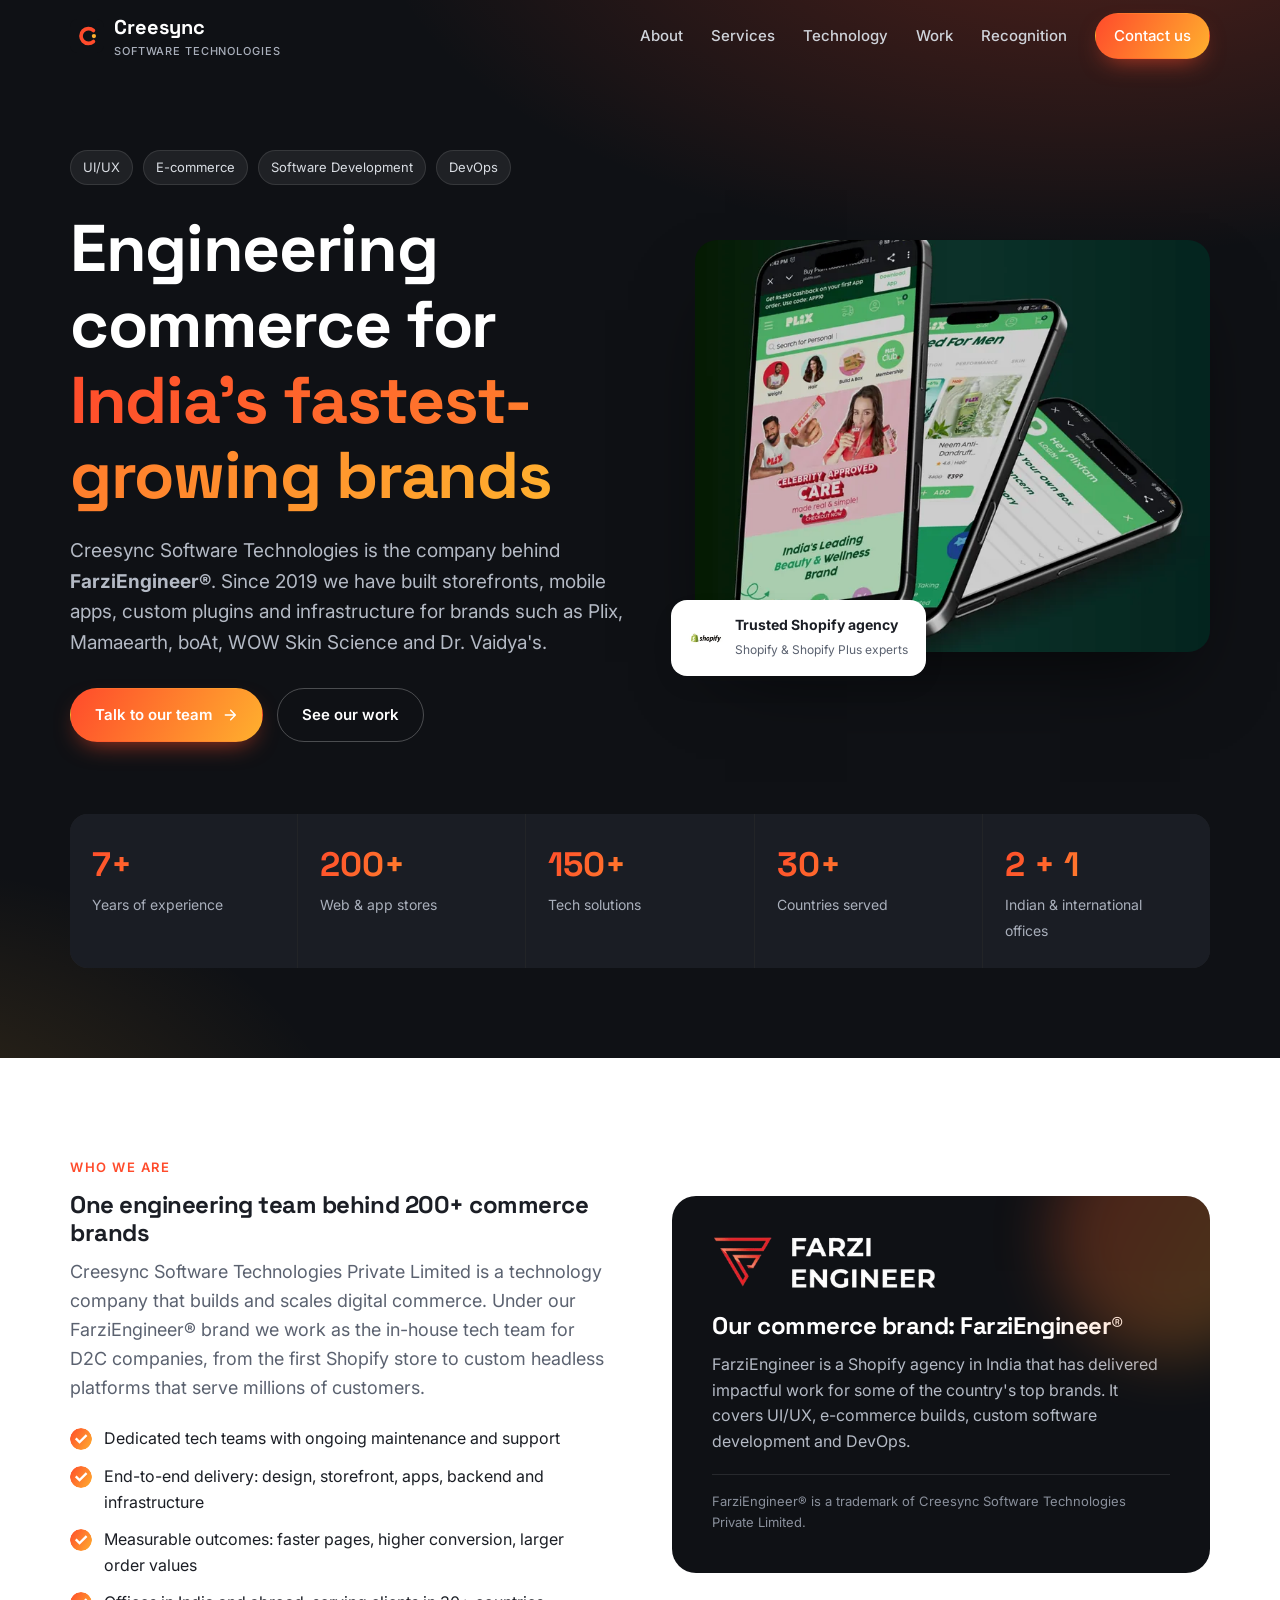
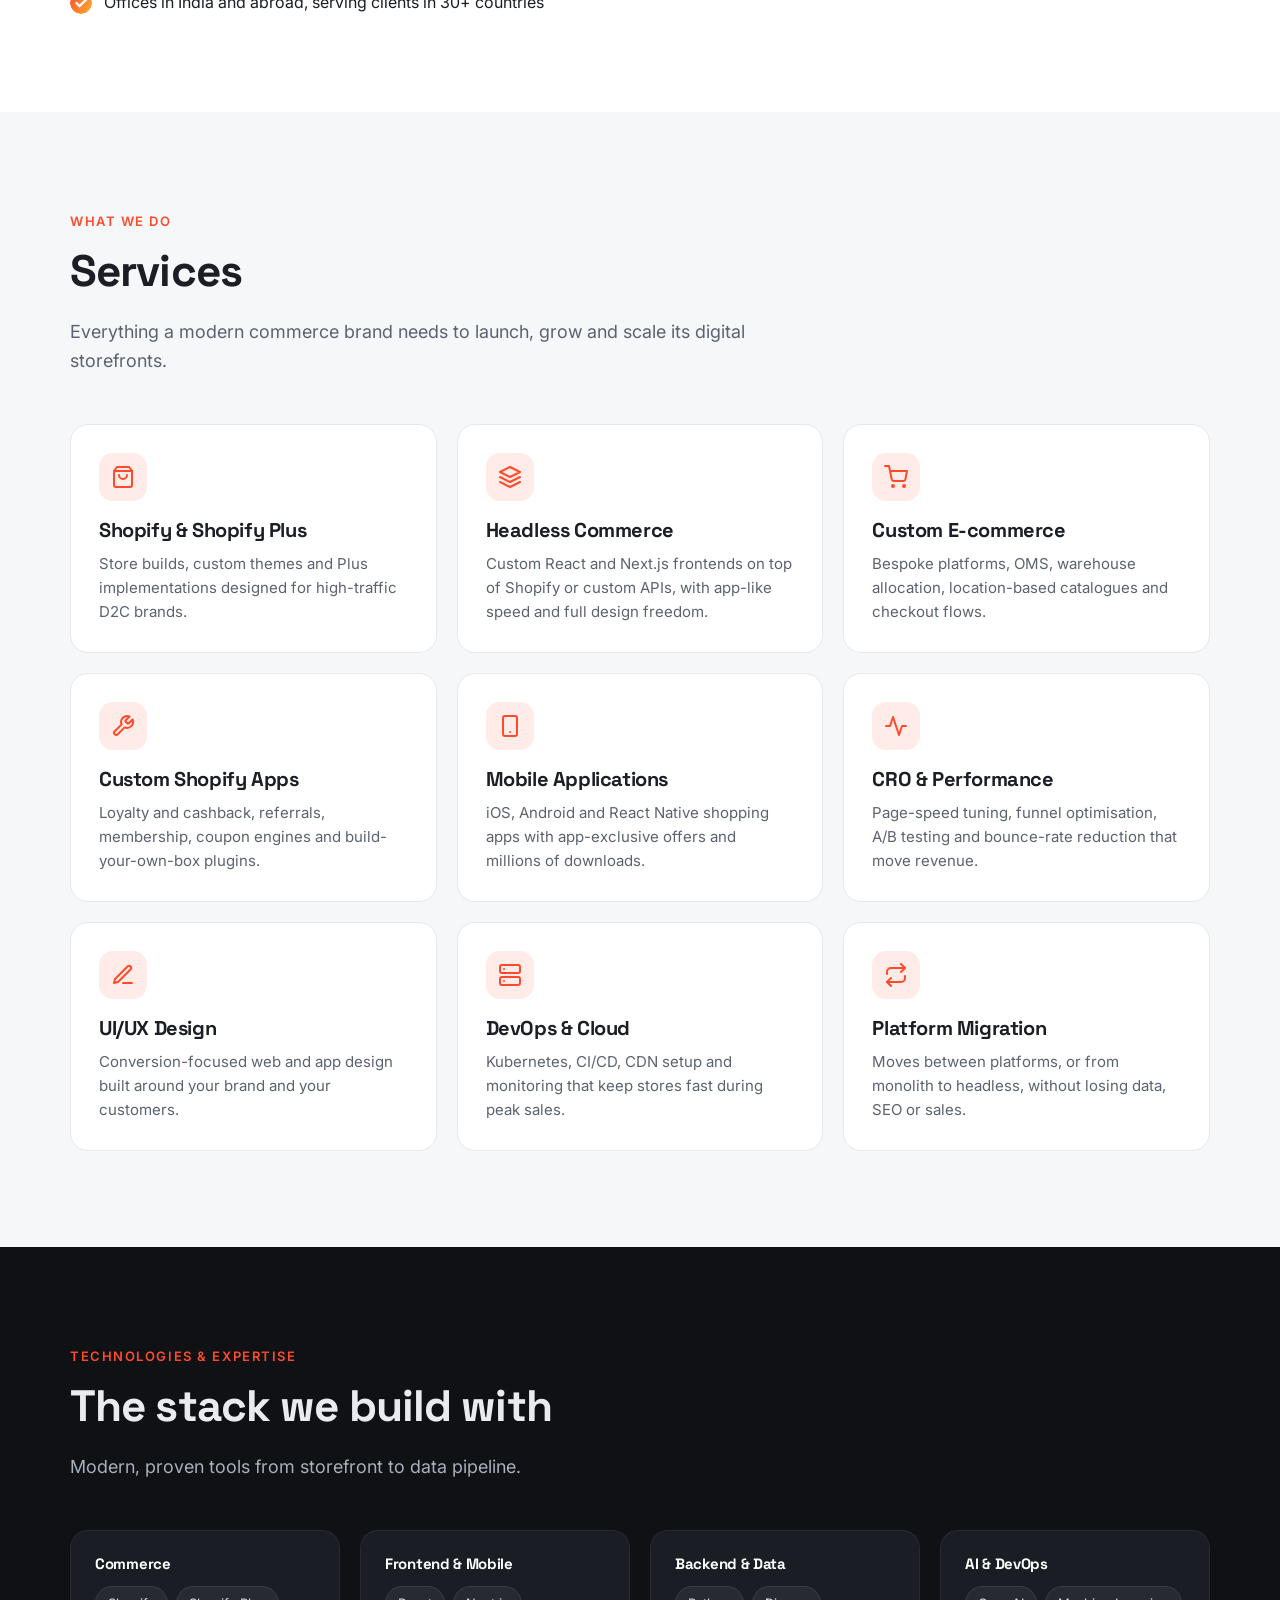
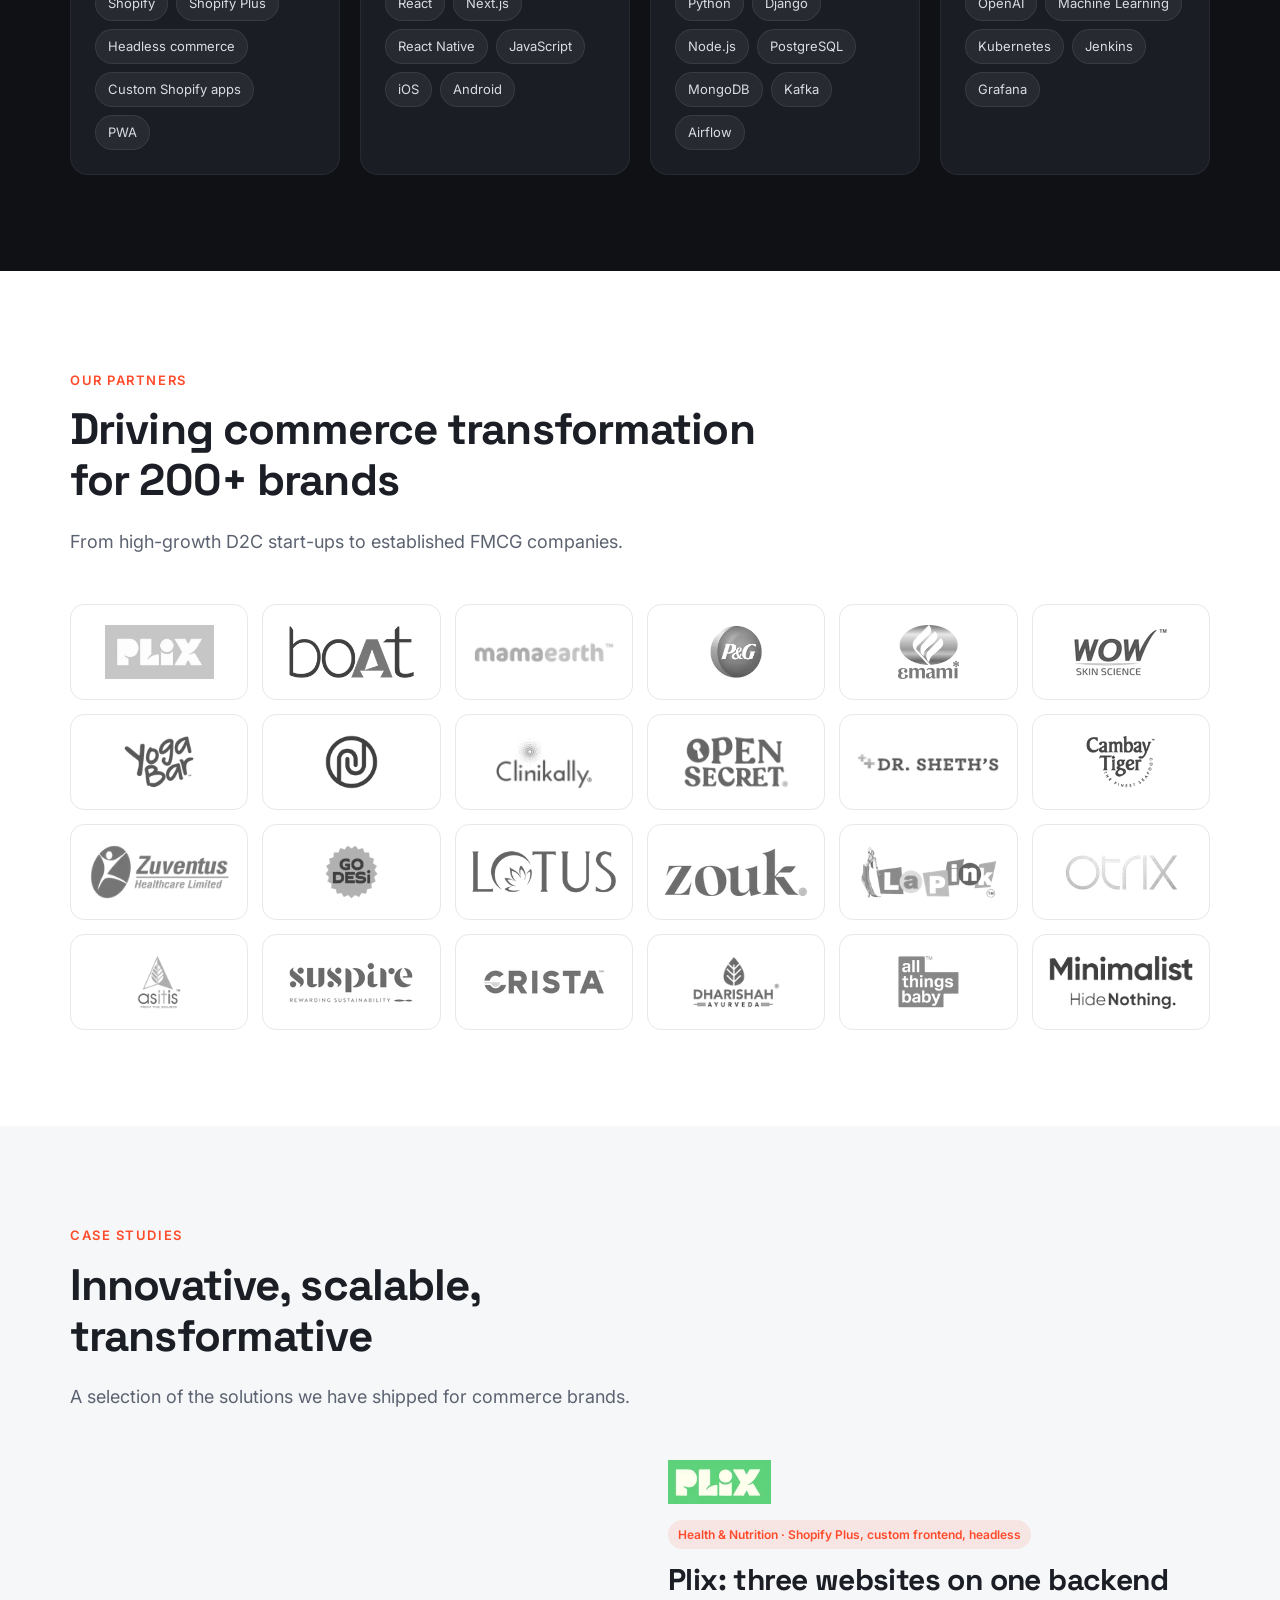
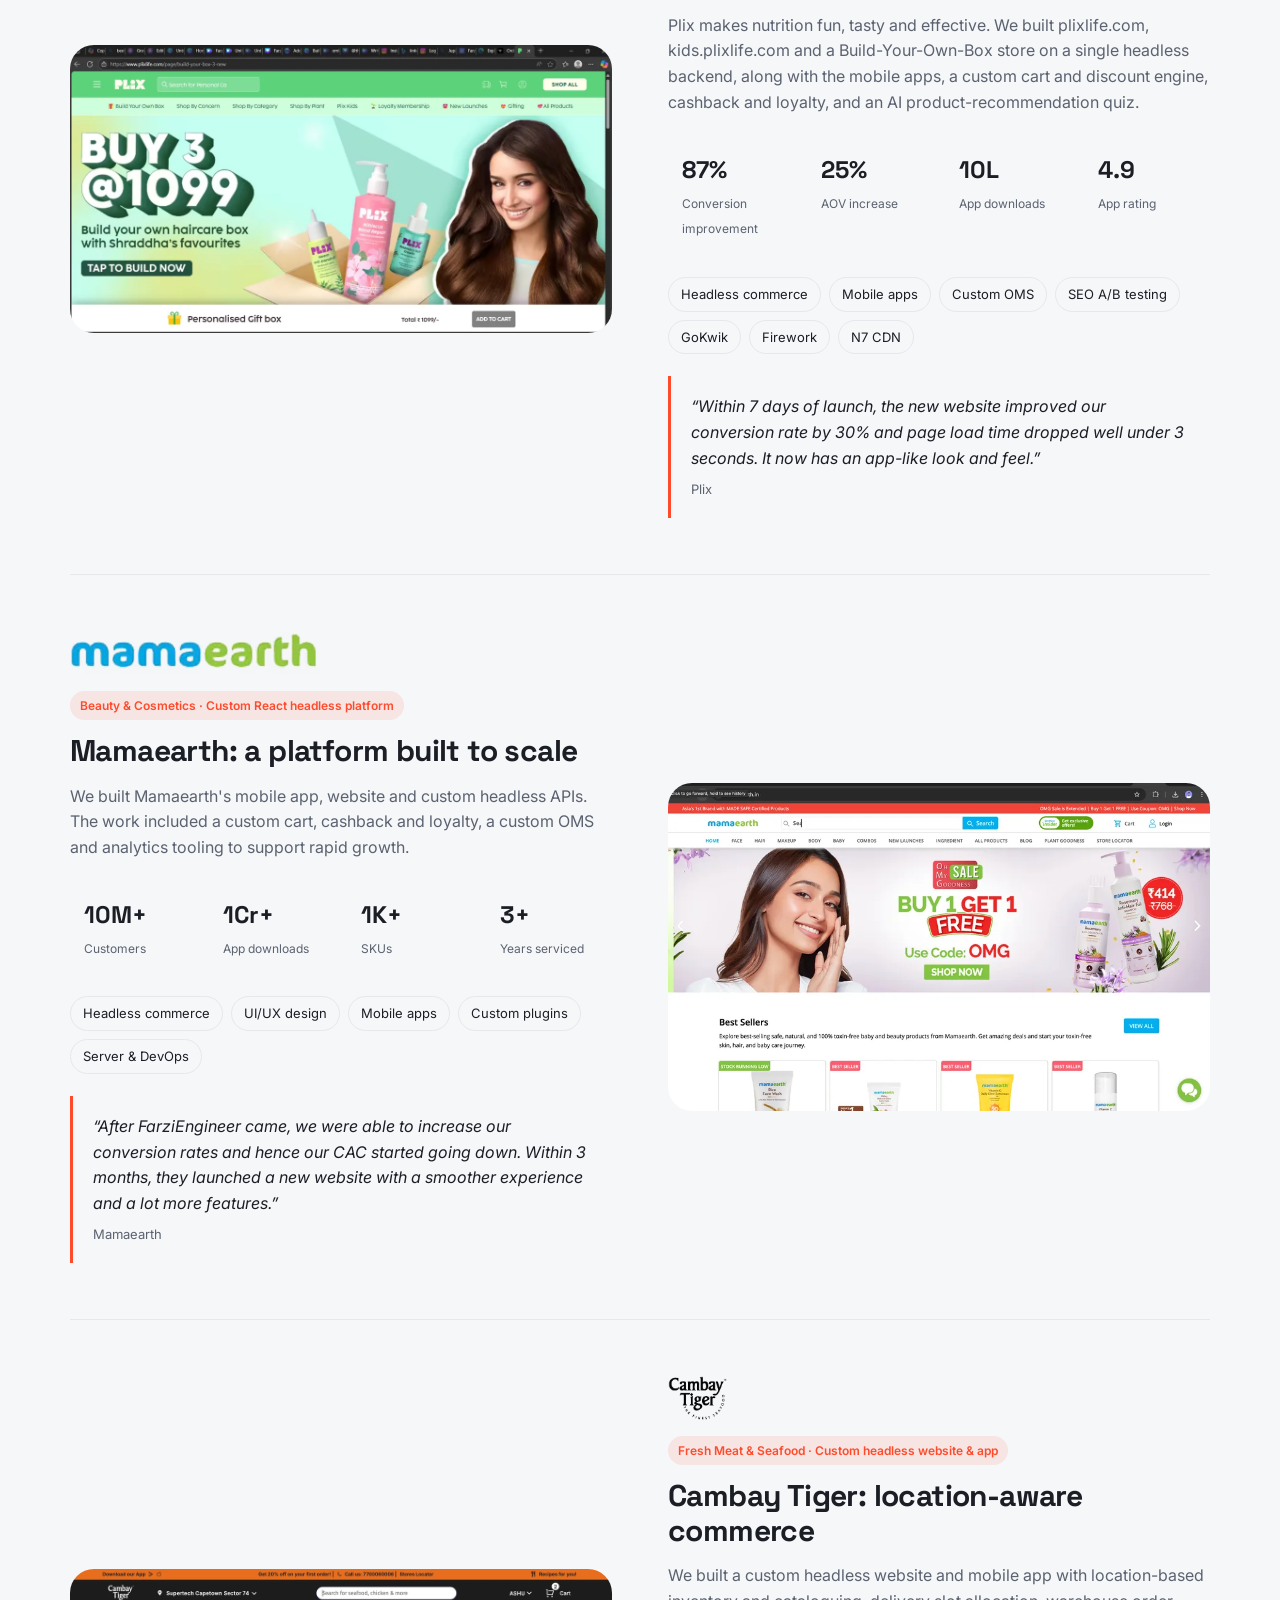
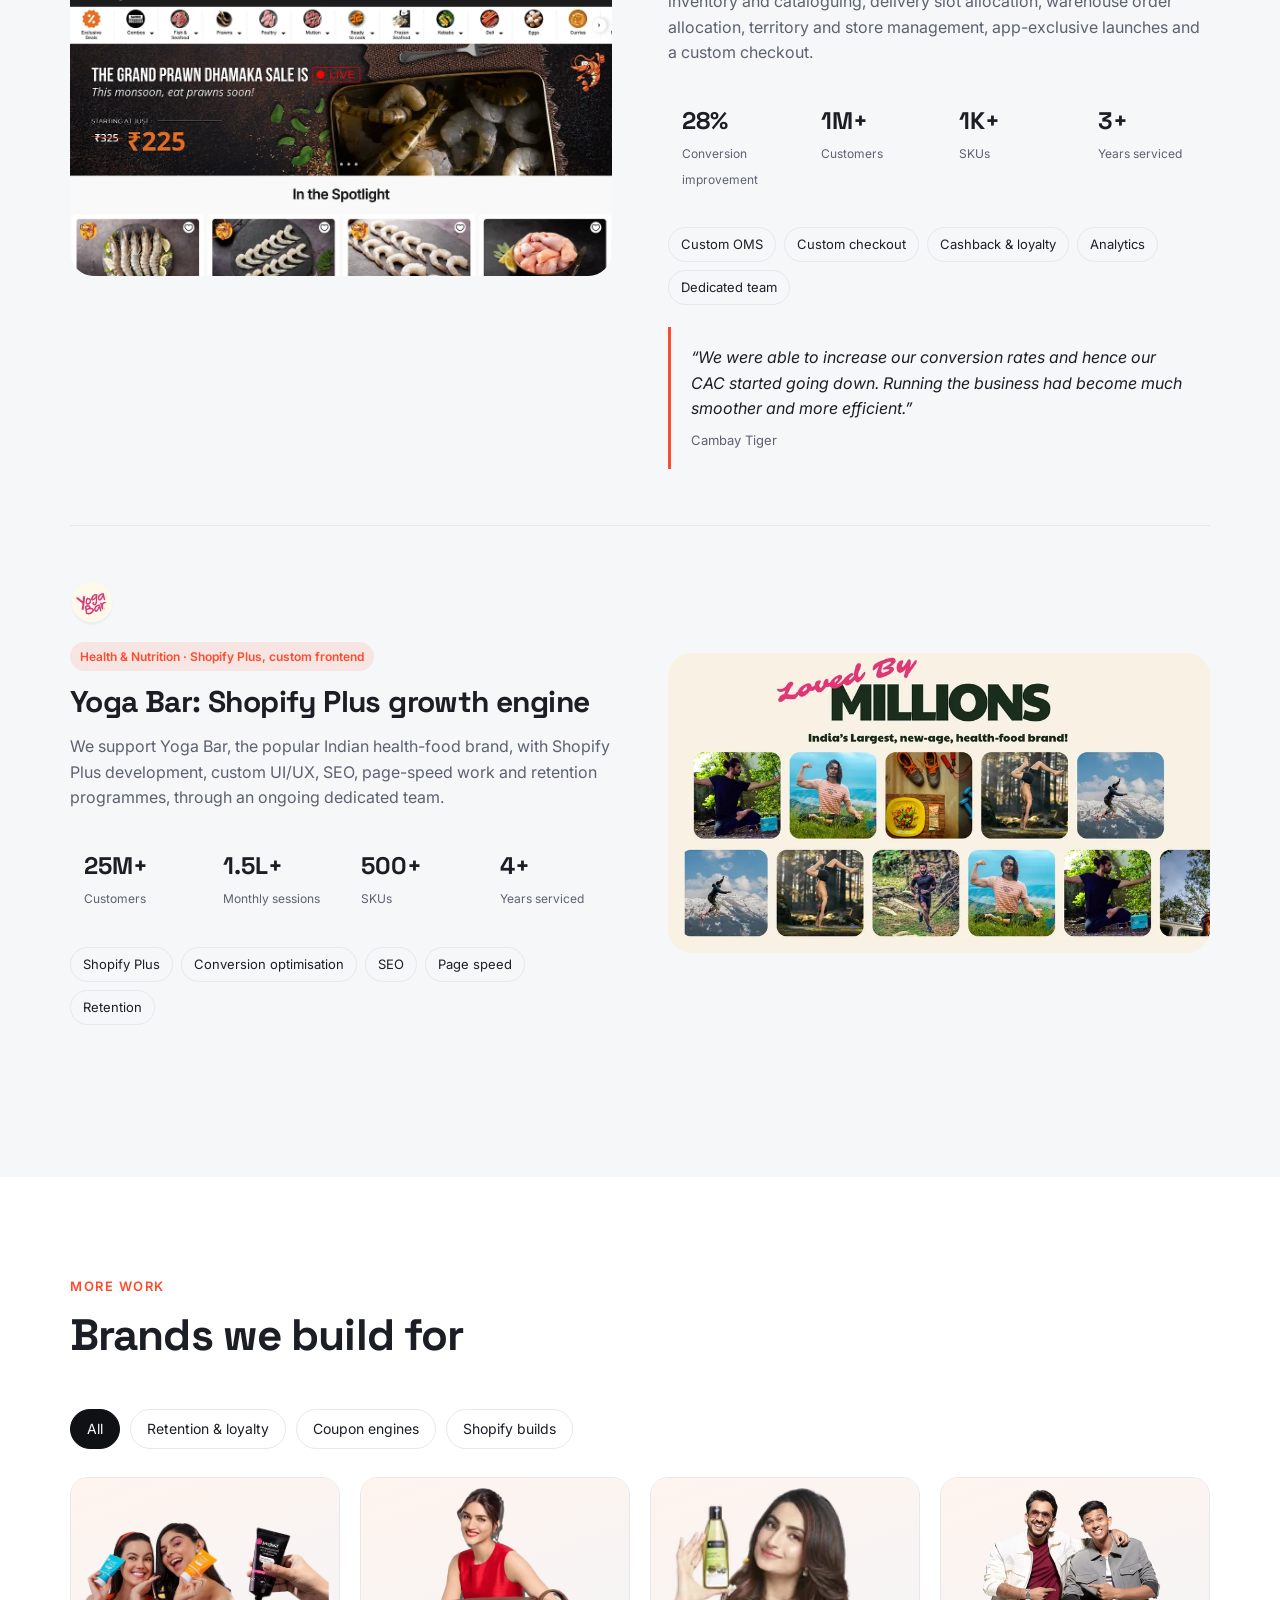
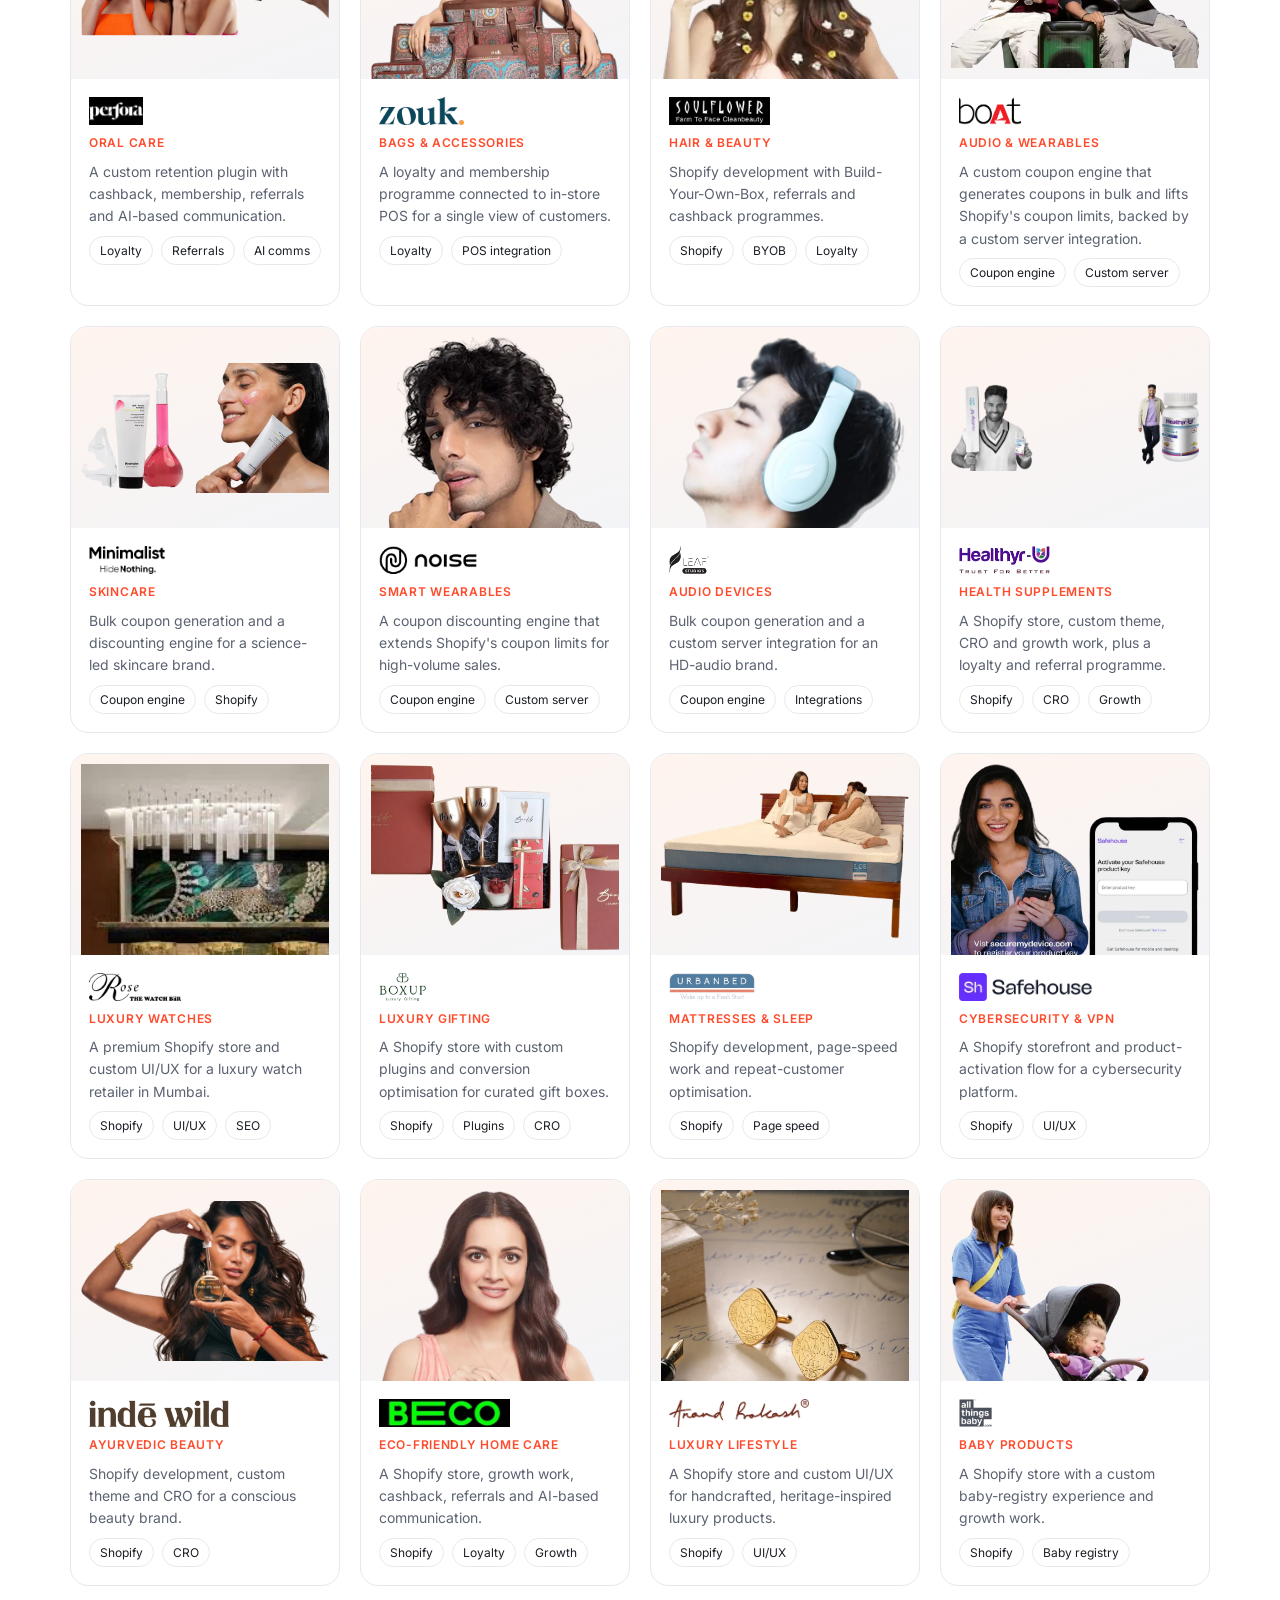
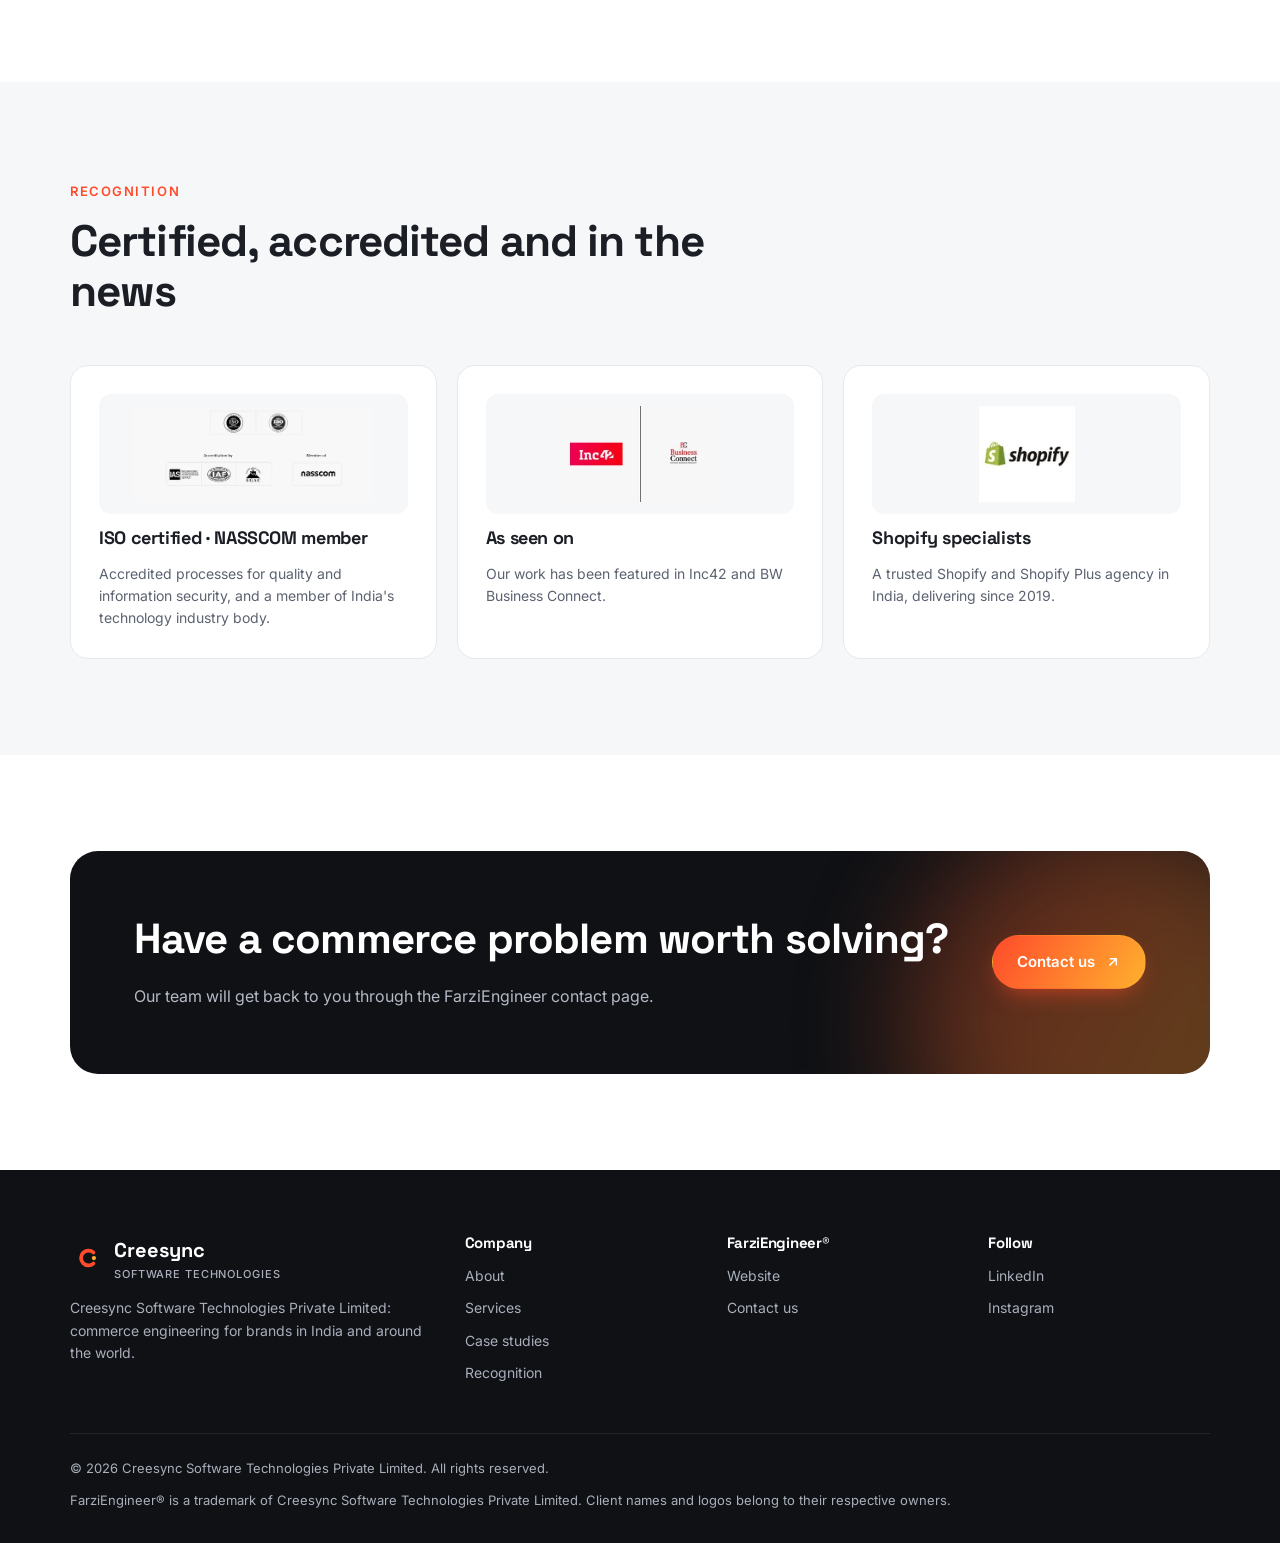
==== index.html @ f5badfa7 "Initial Creesync website Co-Authored-By: Claude Opus 5.5 <noreply@anthropic.com>" ====
<!DOCTYPE html>
<html lang="en">
<head>
  <meta charset="utf-8">
  <meta name="viewport" content="width=device-width, initial-scale=1">
  <title>Creesync Software Technologies | The company behind FarziEngineer®</title>
  <meta name="description" content="Creesync Software Technologies Private Limited builds commerce technology for India's leading D2C brands: Shopify Plus, headless commerce, mobile apps, CRO and DevOps. FarziEngineer® is a trademark of Creesync.">
  <meta property="og:title" content="Creesync Software Technologies">
  <meta property="og:description" content="Commerce engineering for 200+ brands, from Shopify Plus and headless storefronts to mobile apps, CRO and DevOps.">
  <meta property="og:image" content="assets/img/work/plix-screens.webp">
  <meta property="og:type" content="website">
  <link rel="icon" href="assets/img/favicon.svg" type="image/svg+xml">
  <link rel="preconnect" href="https://fonts.googleapis.com">
  <link rel="preconnect" href="https://fonts.gstatic.com" crossorigin>
  <link href="https://fonts.googleapis.com/css2?family=Inter:wght@400;500;600;700&family=Space+Grotesk:wght@500;600;700&display=swap" rel="stylesheet">
  <link rel="stylesheet" href="assets/css/style.css">
  <script type="application/ld+json">
  {
    "@context": "https://schema.org",
    "@type": "Organization",
    "name": "Creesync Software Technologies Private Limited",
    "brand": { "@type": "Brand", "name": "FarziEngineer" },
    "foundingDate": "2019",
    "url": "https://farziengineer.com/",
    "sameAs": ["https://www.linkedin.com/company/farziengineer", "https://www.instagram.com/lifeatfarziengineer/"]
  }
  </script>
</head>
<body>

<header class="site-header">
  <div class="container nav">
    <a href="#top" class="brand" aria-label="Creesync home">
      <img src="assets/img/favicon.svg" alt="" width="34" height="34">
      <span>Creesync<small>Software Technologies</small></span>
    </a>
    <button class="nav-toggle" aria-label="Toggle menu" aria-expanded="false">
      <svg viewBox="0 0 24 24" fill="none" stroke="currentColor" stroke-width="2" stroke-linecap="round"><path d="M4 7h16M4 12h16M4 17h16"/></svg>
    </button>
    <nav class="nav-links">
      <a href="#about">About</a>
      <a href="#services">Services</a>
      <a href="#technology">Technology</a>
      <a href="#work">Work</a>
      <a href="#credentials">Recognition</a>
      <a class="btn btn-primary" href="https://farziengineer.com/contact-us/" target="_blank" rel="noopener">Contact us</a>
    </nav>
  </div>
</header>

<main id="top">

  <!-- Hero -->
  <section class="hero">
    <div class="container">
      <div class="hero-grid">
        <div>
          <div class="hero-tags">
            <span>UI/UX</span><span>E-commerce</span><span>Software Development</span><span>DevOps</span>
          </div>
          <h1>Engineering commerce for <span class="grad">India's fastest-growing brands</span></h1>
          <p class="lead">Creesync Software Technologies is the company behind <strong>FarziEngineer®</strong>. Since 2019 we have built storefronts, mobile apps, custom plugins and infrastructure for brands such as Plix, Mamaearth, boAt, WOW Skin Science and Dr. Vaidya's.</p>
          <div class="hero-cta">
            <a class="btn btn-primary" href="https://farziengineer.com/contact-us/" target="_blank" rel="noopener">
              Talk to our team
              <svg viewBox="0 0 24 24" fill="none" stroke="currentColor" stroke-width="2.2" stroke-linecap="round" stroke-linejoin="round"><path d="M5 12h14M13 5l7 7-7 7"/></svg>
            </a>
            <a class="btn btn-ghost" href="#work">See our work</a>
          </div>
        </div>
        <div class="hero-visual reveal">
          <img src="assets/img/work/plix-app.webp" alt="Plix shopping app built by our team" width="1200" height="1200">
          <div class="hero-badge">
            <img src="assets/img/logos/shopify.webp" alt="Shopify">
            <div><strong>Trusted Shopify agency</strong><span>Shopify &amp; Shopify Plus experts</span></div>
          </div>
        </div>
      </div>

      <div class="stats reveal">
        <div class="stat"><b>7+</b><span>Years of experience</span></div>
        <div class="stat"><b>200+</b><span>Web &amp; app stores</span></div>
        <div class="stat"><b>150+</b><span>Tech solutions</span></div>
        <div class="stat"><b>30+</b><span>Countries served</span></div>
        <div class="stat"><b>2 + 1</b><span>Indian &amp; international offices</span></div>
      </div>
    </div>
  </section>

  <!-- About -->
  <section class="section" id="about">
    <div class="container about-grid">
      <div class="reveal">
        <span class="eyebrow">Who we are</span>
        <h2>One engineering team behind 200+ commerce brands</h2>
        <p class="lead">Creesync Software Technologies Private Limited is a technology company that builds and scales digital commerce. Under our FarziEngineer® brand we work as the in-house tech team for D2C companies, from the first Shopify store to custom headless platforms that serve millions of customers.</p>
        <ul class="checks">
          <li>Dedicated tech teams with ongoing maintenance and support</li>
          <li>End-to-end delivery: design, storefront, apps, backend and infrastructure</li>
          <li>Measurable outcomes: faster pages, higher conversion, larger order values</li>
          <li>Offices in India and abroad, serving clients in 30+ countries</li>
        </ul>
      </div>
      <div class="about-card reveal">
        <img class="fe" src="assets/img/logos/farziengineer.webp" alt="FarziEngineer">
        <h3 style="color:#fff;font-size:24px">Our commerce brand: FarziEngineer®</h3>
        <p>FarziEngineer is a Shopify agency in India that has delivered impactful work for some of the country's top brands. It covers UI/UX, e-commerce builds, custom software development and DevOps.</p>
        <p class="tm">FarziEngineer® is a trademark of Creesync Software Technologies Private Limited.</p>
      </div>
    </div>
  </section>

  <!-- Services -->
  <section class="section soft" id="services">
    <div class="container">
      <div class="section-head reveal">
        <span class="eyebrow">What we do</span>
        <h2>Services</h2>
        <p class="lead">Everything a modern commerce brand needs to launch, grow and scale its digital storefronts.</p>
      </div>
      <div class="services">
        <div class="service reveal">
          <div class="icon"><svg viewBox="0 0 24 24" fill="none" stroke="currentColor" stroke-width="2" stroke-linecap="round" stroke-linejoin="round"><path d="M6 2 3 6v14a2 2 0 0 0 2 2h14a2 2 0 0 0 2-2V6l-3-4z"/><path d="M3 6h18M16 10a4 4 0 0 1-8 0"/></svg></div>
          <h3>Shopify &amp; Shopify Plus</h3>
          <p>Store builds, custom themes and Plus implementations designed for high-traffic D2C brands.</p>
        </div>
        <div class="service reveal">
          <div class="icon"><svg viewBox="0 0 24 24" fill="none" stroke="currentColor" stroke-width="2" stroke-linecap="round" stroke-linejoin="round"><path d="M12 2 2 7l10 5 10-5-10-5z"/><path d="m2 17 10 5 10-5M2 12l10 5 10-5"/></svg></div>
          <h3>Headless Commerce</h3>
          <p>Custom React and Next.js frontends on top of Shopify or custom APIs, with app-like speed and full design freedom.</p>
        </div>
        <div class="service reveal">
          <div class="icon"><svg viewBox="0 0 24 24" fill="none" stroke="currentColor" stroke-width="2" stroke-linecap="round" stroke-linejoin="round"><circle cx="9" cy="21" r="1"/><circle cx="20" cy="21" r="1"/><path d="M1 1h4l2.7 13.4a2 2 0 0 0 2 1.6h9.7a2 2 0 0 0 2-1.6L23 6H6"/></svg></div>
          <h3>Custom E-commerce</h3>
          <p>Bespoke platforms, OMS, warehouse allocation, location-based catalogues and checkout flows.</p>
        </div>
        <div class="service reveal">
          <div class="icon"><svg viewBox="0 0 24 24" fill="none" stroke="currentColor" stroke-width="2" stroke-linecap="round" stroke-linejoin="round"><path d="M14.7 6.3a1 1 0 0 0 0 1.4l1.6 1.6a1 1 0 0 0 1.4 0l3.8-3.8a6 6 0 0 1-7.9 7.9l-6.9 6.9a2.1 2.1 0 0 1-3-3l6.9-6.9a6 6 0 0 1 7.9-7.9z"/></svg></div>
          <h3>Custom Shopify Apps</h3>
          <p>Loyalty and cashback, referrals, membership, coupon engines and build-your-own-box plugins.</p>
        </div>
        <div class="service reveal">
          <div class="icon"><svg viewBox="0 0 24 24" fill="none" stroke="currentColor" stroke-width="2" stroke-linecap="round" stroke-linejoin="round"><rect x="5" y="2" width="14" height="20" rx="2"/><path d="M12 18h.01"/></svg></div>
          <h3>Mobile Applications</h3>
          <p>iOS, Android and React Native shopping apps with app-exclusive offers and millions of downloads.</p>
        </div>
        <div class="service reveal">
          <div class="icon"><svg viewBox="0 0 24 24" fill="none" stroke="currentColor" stroke-width="2" stroke-linecap="round" stroke-linejoin="round"><path d="M22 12h-4l-3 9L9 3l-3 9H2"/></svg></div>
          <h3>CRO &amp; Performance</h3>
          <p>Page-speed tuning, funnel optimisation, A/B testing and bounce-rate reduction that move revenue.</p>
        </div>
        <div class="service reveal">
          <div class="icon"><svg viewBox="0 0 24 24" fill="none" stroke="currentColor" stroke-width="2" stroke-linecap="round" stroke-linejoin="round"><path d="M12 20h9M16.5 3.5a2.1 2.1 0 0 1 3 3L7 19l-4 1 1-4z"/></svg></div>
          <h3>UI/UX Design</h3>
          <p>Conversion-focused web and app design built around your brand and your customers.</p>
        </div>
        <div class="service reveal">
          <div class="icon"><svg viewBox="0 0 24 24" fill="none" stroke="currentColor" stroke-width="2" stroke-linecap="round" stroke-linejoin="round"><rect x="2" y="2" width="20" height="8" rx="2"/><rect x="2" y="14" width="20" height="8" rx="2"/><path d="M6 6h.01M6 18h.01"/></svg></div>
          <h3>DevOps &amp; Cloud</h3>
          <p>Kubernetes, CI/CD, CDN setup and monitoring that keep stores fast during peak sales.</p>
        </div>
        <div class="service reveal">
          <div class="icon"><svg viewBox="0 0 24 24" fill="none" stroke="currentColor" stroke-width="2" stroke-linecap="round" stroke-linejoin="round"><path d="M17 1l4 4-4 4"/><path d="M3 11V9a4 4 0 0 1 4-4h14M7 23l-4-4 4-4"/><path d="M21 13v2a4 4 0 0 1-4 4H3"/></svg></div>
          <h3>Platform Migration</h3>
          <p>Moves between platforms, or from monolith to headless, without losing data, SEO or sales.</p>
        </div>
      </div>
    </div>
  </section>

  <!-- Technology -->
  <section class="section dark" id="technology">
    <div class="container">
      <div class="section-head reveal">
        <span class="eyebrow">Technologies &amp; expertise</span>
        <h2>The stack we build with</h2>
        <p class="lead">Modern, proven tools from storefront to data pipeline.</p>
      </div>
      <div class="tech-groups">
        <div class="tech-group reveal">
          <h4>Commerce</h4>
          <div class="chips"><span class="chip">Shopify</span><span class="chip">Shopify Plus</span><span class="chip">Headless commerce</span><span class="chip">Custom Shopify apps</span><span class="chip">PWA</span></div>
        </div>
        <div class="tech-group reveal">
          <h4>Frontend &amp; Mobile</h4>
          <div class="chips"><span class="chip">React</span><span class="chip">Next.js</span><span class="chip">React Native</span><span class="chip">JavaScript</span><span class="chip">iOS</span><span class="chip">Android</span></div>
        </div>
        <div class="tech-group reveal">
          <h4>Backend &amp; Data</h4>
          <div class="chips"><span class="chip">Python</span><span class="chip">Django</span><span class="chip">Node.js</span><span class="chip">PostgreSQL</span><span class="chip">MongoDB</span><span class="chip">Kafka</span><span class="chip">Airflow</span></div>
        </div>
        <div class="tech-group reveal">
          <h4>AI &amp; DevOps</h4>
          <div class="chips"><span class="chip">OpenAI</span><span class="chip">Machine Learning</span><span class="chip">Kubernetes</span><span class="chip">Jenkins</span><span class="chip">Grafana</span></div>
        </div>
      </div>
    </div>
  </section>

  <!-- Clients -->
  <section class="section" id="clients">
    <div class="container">
      <div class="section-head reveal">
        <span class="eyebrow">Our partners</span>
        <h2>Driving commerce transformation for 200+ brands</h2>
        <p class="lead">From high-growth D2C start-ups to established FMCG companies.</p>
      </div>
      <div class="logo-wall reveal">
        <div><img src="assets/img/clients/c0.webp" alt="Plix" loading="lazy"></div>
        <div><img src="assets/img/clients/c10.webp" alt="boAt" loading="lazy"></div>
        <div><img src="assets/img/clients/c1.webp" alt="Mamaearth" loading="lazy"></div>
        <div><img src="assets/img/clients/c19.webp" alt="P&amp;G" loading="lazy"></div>
        <div><img src="assets/img/clients/c12.webp" alt="Emami" loading="lazy"></div>
        <div><img src="assets/img/clients/c18.webp" alt="WOW Skin Science" loading="lazy"></div>
        <div><img src="assets/img/clients/c11.webp" alt="Yoga Bar" loading="lazy"></div>
        <div><img src="assets/img/clients/c15.webp" alt="Noise" loading="lazy"></div>
        <div><img src="assets/img/clients/c14.webp" alt="Clinikally" loading="lazy"></div>
        <div><img src="assets/img/clients/c21.webp" alt="Open Secret" loading="lazy"></div>
        <div><img src="assets/img/clients/c26.webp" alt="Dr. Sheth's" loading="lazy"></div>
        <div><img src="assets/img/clients/c4.webp" alt="Cambay Tiger" loading="lazy"></div>
        <div><img src="assets/img/clients/c25.webp" alt="Zuventus Healthcare" loading="lazy"></div>
        <div><img src="assets/img/clients/c2.webp" alt="Go Desi" loading="lazy"></div>
        <div><img src="assets/img/clients/c8.webp" alt="Lotus" loading="lazy"></div>
        <div><img src="assets/img/clients/c9.webp" alt="Zouk" loading="lazy"></div>
        <div><img src="assets/img/clients/c22.webp" alt="La Pink" loading="lazy"></div>
        <div><img src="assets/img/clients/c23.webp" alt="Otrix" loading="lazy"></div>
        <div><img src="assets/img/clients/c24.webp" alt="As-It-Is Nutrition" loading="lazy"></div>
        <div><img src="assets/img/clients/c3.webp" alt="Suspire" loading="lazy"></div>
        <div><img src="assets/img/clients/c6.webp" alt="Crista" loading="lazy"></div>
        <div><img src="assets/img/clients/c7.webp" alt="Dharishah Ayurveda" loading="lazy"></div>
        <div><img src="assets/img/clients/c5.webp" alt="All Things Baby" loading="lazy"></div>
        <div><img src="assets/img/logos/minimalist.webp" alt="Minimalist" loading="lazy"></div>
      </div>
    </div>
  </section>

  <!-- Featured case studies -->
  <section class="section soft" id="work">
    <div class="container">
      <div class="section-head reveal">
        <span class="eyebrow">Case studies</span>
        <h2>Innovative, scalable, transformative</h2>
        <p class="lead">A selection of the solutions we have shipped for commerce brands.</p>
      </div>

      <article class="case reveal">
        <div class="case-media"><img src="assets/img/work/plix-web.webp" alt="Plix build-your-own-box storefront" loading="lazy"></div>
        <div>
          <img class="case-logo" src="assets/img/logos/plix.webp" alt="Plix">
          <span class="tag">Health &amp; Nutrition · Shopify Plus, custom frontend, headless</span>
          <h3>Plix: three websites on one backend</h3>
          <p>Plix makes nutrition fun, tasty and effective. We built plixlife.com, kids.plixlife.com and a Build-Your-Own-Box store on a single headless backend, along with the mobile apps, a custom cart and discount engine, cashback and loyalty, and an AI product-recommendation quiz.</p>
          <div class="metrics">
            <div class="metric"><b>87%</b><span>Conversion improvement</span></div>
            <div class="metric"><b>25%</b><span>AOV increase</span></div>
            <div class="metric"><b>10L</b><span>App downloads</span></div>
            <div class="metric"><b>4.9</b><span>App rating</span></div>
          </div>
          <div class="deliverables"><span>Headless commerce</span><span>Mobile apps</span><span>Custom OMS</span><span>SEO A/B testing</span><span>GoKwik</span><span>Firework</span><span>N7 CDN</span></div>
          <blockquote class="quote">“Within 7 days of launch, the new website improved our conversion rate by 30% and page load time dropped well under 3 seconds. It now has an app-like look and feel.”<cite>Plix</cite></blockquote>
        </div>
      </article>

      <article class="case flip reveal">
        <div class="case-media"><img src="assets/img/work/mamaearth-web.webp" alt="Mamaearth storefront" loading="lazy"></div>
        <div>
          <img class="case-logo" src="assets/img/logos/mamaearth.webp" alt="Mamaearth">
          <span class="tag">Beauty &amp; Cosmetics · Custom React headless platform</span>
          <h3>Mamaearth: a platform built to scale</h3>
          <p>We built Mamaearth's mobile app, website and custom headless APIs. The work included a custom cart, cashback and loyalty, a custom OMS and analytics tooling to support rapid growth.</p>
          <div class="metrics">
            <div class="metric"><b>10M+</b><span>Customers</span></div>
            <div class="metric"><b>1Cr+</b><span>App downloads</span></div>
            <div class="metric"><b>1K+</b><span>SKUs</span></div>
            <div class="metric"><b>3+</b><span>Years serviced</span></div>
          </div>
          <div class="deliverables"><span>Headless commerce</span><span>UI/UX design</span><span>Mobile apps</span><span>Custom plugins</span><span>Server &amp; DevOps</span></div>
          <blockquote class="quote">“After FarziEngineer came, we were able to increase our conversion rates and hence our CAC started going down. Within 3 months, they launched a new website with a smoother experience and a lot more features.”<cite>Mamaearth</cite></blockquote>
        </div>
      </article>

      <article class="case reveal">
        <div class="case-media"><img src="assets/img/work/cambay-web.webp" alt="Cambay Tiger storefront" loading="lazy"></div>
        <div>
          <img class="case-logo" src="assets/img/logos/cambaytiger.webp" alt="Cambay Tiger">
          <span class="tag">Fresh Meat &amp; Seafood · Custom headless website &amp; app</span>
          <h3>Cambay Tiger: location-aware commerce</h3>
          <p>We built a custom headless website and mobile app with location-based inventory and cataloguing, delivery slot allocation, warehouse order allocation, territory and store management, app-exclusive launches and a custom checkout.</p>
          <div class="metrics">
            <div class="metric"><b>28%</b><span>Conversion improvement</span></div>
            <div class="metric"><b>1M+</b><span>Customers</span></div>
            <div class="metric"><b>1K+</b><span>SKUs</span></div>
            <div class="metric"><b>3+</b><span>Years serviced</span></div>
          </div>
          <div class="deliverables"><span>Custom OMS</span><span>Custom checkout</span><span>Cashback &amp; loyalty</span><span>Analytics</span><span>Dedicated team</span></div>
          <blockquote class="quote">“We were able to increase our conversion rates and hence our CAC started going down. Running the business had become much smoother and more efficient.”<cite>Cambay Tiger</cite></blockquote>
        </div>
      </article>

      <article class="case flip reveal">
        <div class="case-media"><img src="assets/img/work/yogabar-web.webp" alt="Yoga Bar storefront" loading="lazy"></div>
        <div>
          <img class="case-logo" src="assets/img/logos/yogabar.webp" alt="Yoga Bar">
          <span class="tag">Health &amp; Nutrition · Shopify Plus, custom frontend</span>
          <h3>Yoga Bar: Shopify Plus growth engine</h3>
          <p>We support Yoga Bar, the popular Indian health-food brand, with Shopify Plus development, custom UI/UX, SEO, page-speed work and retention programmes, through an ongoing dedicated team.</p>
          <div class="metrics">
            <div class="metric"><b>25M+</b><span>Customers</span></div>
            <div class="metric"><b>1.5L+</b><span>Monthly sessions</span></div>
            <div class="metric"><b>500+</b><span>SKUs</span></div>
            <div class="metric"><b>4+</b><span>Years serviced</span></div>
          </div>
          <div class="deliverables"><span>Shopify Plus</span><span>Conversion optimisation</span><span>SEO</span><span>Page speed</span><span>Retention</span></div>
        </div>
      </article>
    </div>
  </section>

  <!-- More work -->
  <section class="section" id="more-work">
    <div class="container">
      <div class="section-head reveal">
        <span class="eyebrow">More work</span>
        <h2>Brands we build for</h2>
      </div>
      <div class="work-filters reveal" role="toolbar" aria-label="Filter work">
        <button class="active" data-filter="all">All</button>
        <button data-filter="retention">Retention &amp; loyalty</button>
        <button data-filter="coupons">Coupon engines</button>
        <button data-filter="shopify">Shopify builds</button>
      </div>
      <div class="work-grid">
        <div class="work-card reveal" data-type="retention">
          <div class="thumb"><img src="assets/img/work/perfora.webp" alt="" loading="lazy"></div>
          <div class="body"><img class="logo" src="assets/img/logos/perfora.webp" alt="Perfora"><span class="cat">Oral care</span>
            <p>A custom retention plugin with cashback, membership, referrals and AI-based communication.</p>
            <div class="deliverables"><span>Loyalty</span><span>Referrals</span><span>AI comms</span></div></div>
        </div>
        <div class="work-card reveal" data-type="retention">
          <div class="thumb"><img src="assets/img/work/zouk.webp" alt="" loading="lazy"></div>
          <div class="body"><img class="logo" src="assets/img/logos/zouk.webp" alt="Zouk"><span class="cat">Bags &amp; accessories</span>
            <p>A loyalty and membership programme connected to in-store POS for a single view of customers.</p>
            <div class="deliverables"><span>Loyalty</span><span>POS integration</span></div></div>
        </div>
        <div class="work-card reveal" data-type="retention shopify">
          <div class="thumb"><img src="assets/img/work/soulflower.webp" alt="" loading="lazy"></div>
          <div class="body"><img class="logo" src="assets/img/logos/soulflower.webp" alt="Soulflower"><span class="cat">Hair &amp; beauty</span>
            <p>Shopify development with Build-Your-Own-Box, referrals and cashback programmes.</p>
            <div class="deliverables"><span>Shopify</span><span>BYOB</span><span>Loyalty</span></div></div>
        </div>
        <div class="work-card reveal" data-type="coupons">
          <div class="thumb"><img src="assets/img/work/boat.webp" alt="" loading="lazy"></div>
          <div class="body"><img class="logo" src="assets/img/logos/boat.webp" alt="boAt"><span class="cat">Audio &amp; wearables</span>
            <p>A custom coupon engine that generates coupons in bulk and lifts Shopify's coupon limits, backed by a custom server integration.</p>
            <div class="deliverables"><span>Coupon engine</span><span>Custom server</span></div></div>
        </div>
        <div class="work-card reveal" data-type="coupons">
          <div class="thumb"><img src="assets/img/work/minimalist.webp" alt="" loading="lazy"></div>
          <div class="body"><img class="logo" src="assets/img/logos/minimalist.webp" alt="Minimalist"><span class="cat">Skincare</span>
            <p>Bulk coupon generation and a discounting engine for a science-led skincare brand.</p>
            <div class="deliverables"><span>Coupon engine</span><span>Shopify</span></div></div>
        </div>
        <div class="work-card reveal" data-type="coupons">
          <div class="thumb"><img src="assets/img/work/noise.webp" alt="" loading="lazy"></div>
          <div class="body"><img class="logo" src="assets/img/logos/noise.webp" alt="Noise"><span class="cat">Smart wearables</span>
            <p>A coupon discounting engine that extends Shopify's coupon limits for high-volume sales.</p>
            <div class="deliverables"><span>Coupon engine</span><span>Custom server</span></div></div>
        </div>
        <div class="work-card reveal" data-type="coupons">
          <div class="thumb"><img src="assets/img/work/leafstudios.webp" alt="" loading="lazy"></div>
          <div class="body"><img class="logo" src="assets/img/logos/leafstudios.webp" alt="Leaf Studios"><span class="cat">Audio devices</span>
            <p>Bulk coupon generation and a custom server integration for an HD-audio brand.</p>
            <div class="deliverables"><span>Coupon engine</span><span>Integrations</span></div></div>
        </div>
        <div class="work-card reveal" data-type="shopify retention">
          <div class="thumb"><img src="assets/img/work/healthyru.webp" alt="" loading="lazy"></div>
          <div class="body"><img class="logo" src="assets/img/logos/healthyru.webp" alt="Healthyr-U"><span class="cat">Health supplements</span>
            <p>A Shopify store, custom theme, CRO and growth work, plus a loyalty and referral programme.</p>
            <div class="deliverables"><span>Shopify</span><span>CRO</span><span>Growth</span></div></div>
        </div>
        <div class="work-card reveal" data-type="shopify">
          <div class="thumb"><img src="assets/img/work/rose.webp" alt="" loading="lazy"></div>
          <div class="body"><img class="logo" src="assets/img/logos/rose.webp" alt="Rose: The Watch Bar"><span class="cat">Luxury watches</span>
            <p>A premium Shopify store and custom UI/UX for a luxury watch retailer in Mumbai.</p>
            <div class="deliverables"><span>Shopify</span><span>UI/UX</span><span>SEO</span></div></div>
        </div>
        <div class="work-card reveal" data-type="shopify">
          <div class="thumb"><img src="assets/img/work/boxup.webp" alt="" loading="lazy"></div>
          <div class="body"><img class="logo" src="assets/img/logos/boxup.webp" alt="Boxup"><span class="cat">Luxury gifting</span>
            <p>A Shopify store with custom plugins and conversion optimisation for curated gift boxes.</p>
            <div class="deliverables"><span>Shopify</span><span>Plugins</span><span>CRO</span></div></div>
        </div>
        <div class="work-card reveal" data-type="shopify">
          <div class="thumb"><img src="assets/img/work/urbanbed.webp" alt="" loading="lazy"></div>
          <div class="body"><img class="logo" src="assets/img/logos/urbanbed.webp" alt="Urbanbed"><span class="cat">Mattresses &amp; sleep</span>
            <p>Shopify development, page-speed work and repeat-customer optimisation.</p>
            <div class="deliverables"><span>Shopify</span><span>Page speed</span></div></div>
        </div>
        <div class="work-card reveal" data-type="shopify">
          <div class="thumb"><img src="assets/img/work/safehouse.webp" alt="" loading="lazy"></div>
          <div class="body"><img class="logo" src="assets/img/logos/safehouse.webp" alt="Safehouse"><span class="cat">Cybersecurity &amp; VPN</span>
            <p>A Shopify storefront and product-activation flow for a cybersecurity platform.</p>
            <div class="deliverables"><span>Shopify</span><span>UI/UX</span></div></div>
        </div>
        <div class="work-card reveal" data-type="shopify">
          <div class="thumb"><img src="assets/img/work/indewild.webp" alt="" loading="lazy"></div>
          <div class="body"><img class="logo" src="assets/img/logos/indewild.webp" alt="Inde Wild"><span class="cat">Ayurvedic beauty</span>
            <p>Shopify development, custom theme and CRO for a conscious beauty brand.</p>
            <div class="deliverables"><span>Shopify</span><span>CRO</span></div></div>
        </div>
        <div class="work-card reveal" data-type="shopify retention">
          <div class="thumb"><img src="assets/img/work/beco.webp" alt="" loading="lazy"></div>
          <div class="body"><img class="logo" src="assets/img/logos/beco.webp" alt="Beco"><span class="cat">Eco-friendly home care</span>
            <p>A Shopify store, growth work, cashback, referrals and AI-based communication.</p>
            <div class="deliverables"><span>Shopify</span><span>Loyalty</span><span>Growth</span></div></div>
        </div>
        <div class="work-card reveal" data-type="shopify">
          <div class="thumb"><img src="assets/img/work/anandprakash.webp" alt="" loading="lazy"></div>
          <div class="body"><img class="logo" src="assets/img/logos/anandprakash.webp" alt="Anand Prakash"><span class="cat">Luxury lifestyle</span>
            <p>A Shopify store and custom UI/UX for handcrafted, heritage-inspired luxury products.</p>
            <div class="deliverables"><span>Shopify</span><span>UI/UX</span></div></div>
        </div>
        <div class="work-card reveal" data-type="shopify">
          <div class="thumb"><img src="assets/img/work/allthingsbaby.webp" alt="" loading="lazy"></div>
          <div class="body"><img class="logo" src="assets/img/logos/allthingsbaby.webp" alt="All Things Baby"><span class="cat">Baby products</span>
            <p>A Shopify store with a custom baby-registry experience and growth work.</p>
            <div class="deliverables"><span>Shopify</span><span>Baby registry</span></div></div>
        </div>
      </div>
    </div>
  </section>

  <!-- Credentials -->
  <section class="section soft" id="credentials">
    <div class="container">
      <div class="section-head reveal">
        <span class="eyebrow">Recognition</span>
        <h2>Certified, accredited and in the news</h2>
      </div>
      <div class="creds">
        <div class="cred reveal">
          <div class="imgbox"><img src="assets/img/logos/iso-nasscom.webp" alt="ISO certifications and NASSCOM membership" loading="lazy"></div>
          <h3>ISO certified · NASSCOM member</h3>
          <p>Accredited processes for quality and information security, and a member of India's technology industry body.</p>
        </div>
        <div class="cred reveal">
          <div class="imgbox"><img src="assets/img/logos/press.webp" alt="Featured on Inc42 and BW Business Connect" loading="lazy"></div>
          <h3>As seen on</h3>
          <p>Our work has been featured in Inc42 and BW Business Connect.</p>
        </div>
        <div class="cred reveal">
          <div class="imgbox"><img src="assets/img/logos/shopify.webp" alt="Shopify" loading="lazy"></div>
          <h3>Shopify specialists</h3>
          <p>A trusted Shopify and Shopify Plus agency in India, delivering since 2019.</p>
        </div>
      </div>
    </div>
  </section>

  <!-- CTA -->
  <section class="section">
    <div class="container">
      <div class="cta reveal">
        <div>
          <h2>Have a commerce problem worth solving?</h2>
          <p>Our team will get back to you through the FarziEngineer contact page.</p>
        </div>
        <a class="btn btn-primary" href="https://farziengineer.com/contact-us/" target="_blank" rel="noopener">
          Contact us
          <svg viewBox="0 0 24 24" fill="none" stroke="currentColor" stroke-width="2.2" stroke-linecap="round" stroke-linejoin="round"><path d="M7 17 17 7M8 7h9v9"/></svg>
        </a>
      </div>
    </div>
  </section>
</main>

<footer class="site-footer">
  <div class="container">
    <div class="footer-grid">
      <div>
        <a href="#top" class="brand" style="margin-bottom:14px">
          <img src="assets/img/favicon.svg" alt="" width="34" height="34">
          <span>Creesync<small>Software Technologies</small></span>
        </a>
        <p>Creesync Software Technologies Private Limited: commerce engineering for brands in India and around the world.</p>
      </div>
      <div>
        <h4>Company</h4>
        <ul>
          <li><a href="#about">About</a></li>
          <li><a href="#services">Services</a></li>
          <li><a href="#work">Case studies</a></li>
          <li><a href="#credentials">Recognition</a></li>
        </ul>
      </div>
      <div>
        <h4>FarziEngineer®</h4>
        <ul>
          <li><a href="https://farziengineer.com/" target="_blank" rel="noopener">Website</a></li>
          <li><a href="https://farziengineer.com/contact-us/" target="_blank" rel="noopener">Contact us</a></li>
        </ul>
      </div>
      <div>
        <h4>Follow</h4>
        <ul>
          <li><a href="https://www.linkedin.com/company/farziengineer" target="_blank" rel="noopener">LinkedIn</a></li>
          <li><a href="https://www.instagram.com/lifeatfarziengineer/" target="_blank" rel="noopener">Instagram</a></li>
        </ul>
      </div>
    </div>
    <div class="legal">
      <span>© <span id="year">2026</span> Creesync Software Technologies Private Limited. All rights reserved.</span>
      <span>FarziEngineer® is a trademark of Creesync Software Technologies Private Limited. Client names and logos belong to their respective owners.</span>
    </div>
  </div>
</footer>

<script src="assets/js/main.js"></script>
</body>
</html>
---- assets/css/style.css ----
:root {
  --ink: #0f1115;
  --ink-2: #1a1d24;
  --ink-3: #262a33;
  --text: #1b1e25;
  --muted: #5b6270;
  --line: #e6e8ec;
  --bg: #ffffff;
  --bg-soft: #f6f7f9;
  --accent: #ff4b2b;
  --accent-2: #ffb02e;
  --grad: linear-gradient(120deg, var(--accent), var(--accent-2));
  --radius: 18px;
  --shadow: 0 10px 30px -12px rgba(15, 17, 21, 0.18);
  --max: 1180px;
  --font: "Inter", system-ui, -apple-system, "Segoe UI", Roboto, sans-serif;
  --display: "Space Grotesk", var(--font);
}

*, *::before, *::after { box-sizing: border-box; }
html { scroll-behavior: smooth; scroll-padding-top: 80px; }
body {
  margin: 0;
  font-family: var(--font);
  color: var(--text);
  background: var(--bg);
  line-height: 1.6;
  -webkit-font-smoothing: antialiased;
  overflow-x: hidden;
}
img { max-width: 100%; display: block; }
a { color: inherit; text-decoration: none; }
h1, h2, h3, h4 { font-family: var(--display); line-height: 1.15; margin: 0 0 .5em; letter-spacing: -0.02em; }
p { margin: 0 0 1em; }

.container { width: 100%; max-width: var(--max); margin: 0 auto; padding: 0 20px; }
.section { padding: 96px 0; }
.section.soft { background: var(--bg-soft); }
.section.dark { background: var(--ink); color: #e9ebef; }
.section.dark .lead, .section.dark p { color: #a9afbb; }

.eyebrow {
  display: inline-block;
  font-size: 13px; font-weight: 600; letter-spacing: .12em; text-transform: uppercase;
  color: var(--accent); margin-bottom: 14px;
}
.section-head { max-width: 720px; margin-bottom: 48px; }
.section-head h2 { font-size: clamp(30px, 4vw, 44px); }
.lead { font-size: 18px; color: var(--muted); }

/* Buttons */
.btn {
  display: inline-flex; align-items: center; gap: 10px;
  padding: 14px 24px; border-radius: 999px; font-weight: 600; font-size: 15px;
  transition: transform .2s ease, box-shadow .2s ease, background .2s ease;
  border: 1px solid transparent; cursor: pointer;
}
.btn-primary { background: var(--grad); color: #fff; box-shadow: 0 10px 24px -10px rgba(255, 75, 43, .7); }
.btn-primary:hover { transform: translateY(-2px); box-shadow: 0 14px 30px -10px rgba(255, 75, 43, .8); }
.btn-ghost { border-color: rgba(255,255,255,.25); color: #fff; }
.btn-ghost:hover { background: rgba(255,255,255,.08); }
.btn svg { width: 16px; height: 16px; }

/* Header */
.site-header {
  position: fixed; inset: 0 0 auto 0; z-index: 50;
  transition: background .25s ease, box-shadow .25s ease;
}
.site-header.scrolled { background: rgba(15, 17, 21, .88); backdrop-filter: blur(12px); box-shadow: 0 1px 0 rgba(255,255,255,.06); }
.nav { display: flex; align-items: center; justify-content: space-between; height: 72px; }
.brand { display: flex; align-items: center; gap: 10px; color: #fff; font-family: var(--display); font-weight: 700; font-size: 20px; }
.brand img { width: 34px; height: 34px; }
.brand small { display: block; font-family: var(--font); font-weight: 500; font-size: 11px; letter-spacing: .08em; color: #a9afbb; text-transform: uppercase; }
.nav-links { display: flex; align-items: center; gap: 28px; }
.nav-links a { color: #cfd3da; font-size: 15px; font-weight: 500; }
.nav-links a:hover { color: #fff; }
.nav-links .btn { padding: 10px 18px; color: #fff; }
.nav-toggle { display: none; background: none; border: 0; color: #fff; padding: 8px; cursor: pointer; }
.nav-toggle svg { width: 26px; height: 26px; }

/* Hero */
.hero {
  position: relative; overflow: hidden;
  background: radial-gradient(1200px 600px at 85% -10%, rgba(255, 75, 43, .28), transparent 60%),
              radial-gradient(800px 500px at -10% 110%, rgba(255, 176, 46, .16), transparent 60%),
              var(--ink);
  color: #fff; padding: 150px 0 90px;
}
.hero-grid { display: grid; grid-template-columns: 1.05fr .95fr; gap: 56px; align-items: center; }
.hero h1 { font-size: clamp(38px, 5.6vw, 66px); margin-bottom: 22px; }
.hero h1 .grad { background: var(--grad); -webkit-background-clip: text; background-clip: text; color: transparent; }
.hero p.lead { color: #b4bac5; font-size: 19px; max-width: 560px; }
.hero-cta { display: flex; flex-wrap: wrap; gap: 14px; margin-top: 30px; }
.hero-tags { display: flex; flex-wrap: wrap; gap: 10px; margin-bottom: 26px; }
.hero-tags span { font-size: 13px; padding: 6px 12px; border-radius: 999px; background: rgba(255,255,255,.07); border: 1px solid rgba(255,255,255,.1); color: #d9dde3; }
.hero-visual { position: relative; }
.hero-visual > img { width: 100%; height: auto; aspect-ratio: 5 / 4; object-fit: cover; border-radius: 22px; box-shadow: 0 40px 80px -30px rgba(0,0,0,.7); }
.hero-badge {
  position: absolute; left: -24px; bottom: -24px; background: #fff; color: var(--text);
  border-radius: 16px; padding: 14px 18px; box-shadow: var(--shadow); display: flex; align-items: center; gap: 12px;
}
.hero-badge img { height: 34px; width: auto; border-radius: 0; box-shadow: none; }
.hero-badge strong { display: block; font-size: 14px; }
.hero-badge span { font-size: 12px; color: var(--muted); }

.stats { display: grid; grid-template-columns: repeat(5, 1fr); gap: 1px; margin-top: 72px; background: rgba(255,255,255,.08); border-radius: var(--radius); overflow: hidden; }
.stat { background: var(--ink-2); padding: 24px 22px; }
.stat b { display: block; font-family: var(--display); font-size: 34px; background: var(--grad); -webkit-background-clip: text; background-clip: text; color: transparent; }
.stat span { font-size: 14px; color: #a9afbb; }

/* About */
.about-grid { display: grid; grid-template-columns: 1fr 1fr; gap: 64px; align-items: center; }
.about-card { background: var(--ink); color: #fff; border-radius: 24px; padding: 40px; position: relative; overflow: hidden; }
.about-card::after { content: ""; position: absolute; right: -80px; top: -80px; width: 240px; height: 240px; border-radius: 50%; background: var(--grad); opacity: .25; filter: blur(30px); }
.about-card img.fe { height: 54px; width: auto; margin-bottom: 22px; }
.about-card p { color: #b4bac5; }
.about-card .tm { font-size: 13px; color: #8a909c; border-top: 1px solid rgba(255,255,255,.1); padding-top: 16px; margin: 20px 0 0; }
.checks { list-style: none; padding: 0; margin: 24px 0 0; display: grid; gap: 12px; }
.checks li { display: flex; gap: 12px; align-items: flex-start; }
.checks li::before { content: ""; flex: none; width: 22px; height: 22px; border-radius: 50%; background: var(--grad); margin-top: 2px;
  -webkit-mask: url("data:image/svg+xml,%3Csvg xmlns='http://www.w3.org/2000/svg' viewBox='0 0 24 24'%3E%3Cpath d='M12 0a12 12 0 1 0 0 24 12 12 0 0 0 0-24Zm-1.6 17.2-5-5 1.8-1.8 3.2 3.2 6.8-6.8 1.8 1.8-8.6 8.6Z'/%3E%3C/svg%3E") center/contain no-repeat;
          mask: url("data:image/svg+xml,%3Csvg xmlns='http://www.w3.org/2000/svg' viewBox='0 0 24 24'%3E%3Cpath d='M12 0a12 12 0 1 0 0 24 12 12 0 0 0 0-24Zm-1.6 17.2-5-5 1.8-1.8 3.2 3.2 6.8-6.8 1.8 1.8-8.6 8.6Z'/%3E%3C/svg%3E") center/contain no-repeat; }

/* Services */
.services { display: grid; grid-template-columns: repeat(3, 1fr); gap: 20px; }
.service { background: #fff; border: 1px solid var(--line); border-radius: var(--radius); padding: 28px; transition: transform .2s ease, box-shadow .2s ease, border-color .2s ease; }
.service:hover { transform: translateY(-4px); box-shadow: var(--shadow); border-color: transparent; }
.service .icon { width: 48px; height: 48px; border-radius: 14px; display: grid; place-items: center; background: rgba(255, 75, 43, .1); color: var(--accent); margin-bottom: 18px; }
.service .icon svg { width: 24px; height: 24px; }
.service h3 { font-size: 20px; }
.service p { color: var(--muted); font-size: 15px; margin: 0; }

/* Tech */
.tech-groups { display: grid; grid-template-columns: repeat(4, 1fr); gap: 20px; }
.tech-group { background: var(--ink-2); border: 1px solid rgba(255,255,255,.06); border-radius: var(--radius); padding: 24px; }
.tech-group h4 { font-size: 15px; color: #fff; margin-bottom: 14px; }
.chips { display: flex; flex-wrap: wrap; gap: 8px; }
.chip { font-size: 13px; padding: 6px 12px; border-radius: 999px; background: rgba(255,255,255,.06); color: #d9dde3; border: 1px solid rgba(255,255,255,.08); }

/* Clients */
.logo-wall { display: grid; grid-template-columns: repeat(6, 1fr); gap: 14px; }
.logo-wall div { background: #fff; border: 1px solid var(--line); border-radius: 14px; height: 96px; display: grid; place-items: center; padding: 16px; }
.logo-wall img { max-height: 54px; max-width: 100%; object-fit: contain; filter: grayscale(1); opacity: .75; transition: filter .2s, opacity .2s; }
.logo-wall div:hover img { filter: none; opacity: 1; }

/* Featured case studies */
.case { display: grid; grid-template-columns: 1fr 1fr; gap: 56px; align-items: center; padding: 56px 0; border-top: 1px solid var(--line); }
.case:first-of-type { border-top: 0; padding-top: 0; }
.case.flip .case-media { order: 2; }
.case-media { position: relative; border-radius: 24px; overflow: hidden; background: var(--bg-soft); }
.case-media img { width: 100%; height: auto; }
.case-logo { height: 44px; width: auto; margin-bottom: 16px; }
.case .tag { display: inline-block; font-size: 12px; font-weight: 600; padding: 5px 10px; border-radius: 999px; background: rgba(255, 75, 43, .1); color: var(--accent); margin-bottom: 14px; }
.case h3 { font-size: 30px; }
.case p { color: var(--muted); }
.metrics { display: grid; grid-template-columns: repeat(4, 1fr); gap: 12px; margin: 22px 0; }
.metric { background: var(--bg-soft); border-radius: 14px; padding: 14px; }
.metric b { display: block; font-family: var(--display); font-size: 24px; color: var(--text); }
.metric span { font-size: 12px; color: var(--muted); }
.deliverables { display: flex; flex-wrap: wrap; gap: 8px; }
.deliverables span { font-size: 13px; padding: 6px 12px; border-radius: 999px; border: 1px solid var(--line); color: var(--text); }
blockquote.quote { margin: 22px 0 0; padding: 18px 20px; border-left: 3px solid var(--accent); background: var(--bg-soft); border-radius: 0 14px 14px 0; font-style: italic; color: var(--text); }
blockquote.quote cite { display: block; font-style: normal; font-size: 13px; color: var(--muted); margin-top: 8px; }

/* Work grid */
.work-filters { display: flex; flex-wrap: wrap; gap: 10px; margin-bottom: 28px; }
.work-filters button { font: inherit; font-size: 14px; padding: 8px 16px; border-radius: 999px; border: 1px solid var(--line); background: #fff; color: var(--text); cursor: pointer; }
.work-filters button.active { background: var(--ink); color: #fff; border-color: var(--ink); }
.work-grid { display: grid; grid-template-columns: repeat(4, 1fr); gap: 20px; }
.work-card { background: #fff; border: 1px solid var(--line); border-radius: var(--radius); overflow: hidden; display: flex; flex-direction: column; transition: transform .2s, box-shadow .2s; }
.work-card:hover { transform: translateY(-4px); box-shadow: var(--shadow); }
.work-card .thumb { aspect-ratio: 4 / 3; background: linear-gradient(160deg, #fff4ee, #f3f4f7); display: grid; place-items: center; overflow: hidden; }
.work-card .thumb img { width: 100%; height: 100%; object-fit: contain; padding: 10px; }
.work-card .body { padding: 18px; display: flex; flex-direction: column; gap: 8px; flex: 1; }
.work-card .logo { height: 28px; width: auto; max-width: 140px; object-fit: contain; object-position: left; }
.work-card .cat { font-size: 12px; font-weight: 600; color: var(--accent); text-transform: uppercase; letter-spacing: .06em; }
.work-card p { font-size: 14px; color: var(--muted); margin: 0; }
.work-card .deliverables span { font-size: 12px; padding: 4px 10px; }
.work-card[hidden] { display: none; }

/* Credentials */
.creds { display: grid; grid-template-columns: repeat(3, 1fr); gap: 20px; }
.cred { background: #fff; border: 1px solid var(--line); border-radius: var(--radius); padding: 28px; display: flex; flex-direction: column; gap: 14px; }
.cred .imgbox { height: 120px; display: grid; place-items: center; background: var(--bg-soft); border-radius: 12px; padding: 12px; }
.cred .imgbox img { max-height: 96px; width: auto; object-fit: contain; }
.cred h3 { font-size: 18px; margin: 0; }
.cred p { font-size: 14px; color: var(--muted); margin: 0; }

/* CTA */
.cta { background: var(--ink); color: #fff; border-radius: 28px; padding: 64px; position: relative; overflow: hidden; display: grid; grid-template-columns: 1.4fr auto; gap: 32px; align-items: center; }
.cta::before { content: ""; position: absolute; inset: auto -120px -160px auto; width: 420px; height: 420px; border-radius: 50%; background: var(--grad); opacity: .35; filter: blur(60px); }
.cta h2 { font-size: clamp(28px, 3.6vw, 42px); position: relative; }
.cta p { color: #b4bac5; position: relative; margin: 0; }
.cta .btn { position: relative; }

/* Footer */
.site-footer { background: var(--ink); color: #a9afbb; padding: 64px 0 32px; font-size: 14px; }
.footer-grid { display: grid; grid-template-columns: 1.6fr 1fr 1fr 1fr; gap: 40px; }
.site-footer h4 { color: #fff; font-size: 15px; margin-bottom: 14px; }
.site-footer ul { list-style: none; margin: 0; padding: 0; display: grid; gap: 10px; }
.site-footer a:hover { color: #fff; }
.legal { border-top: 1px solid rgba(255,255,255,.08); margin-top: 48px; padding-top: 24px; display: flex; flex-wrap: wrap; justify-content: space-between; gap: 12px; font-size: 13px; }

/* Reveal on scroll */
.reveal { opacity: 0; transform: translateY(20px); transition: opacity .7s ease, transform .7s ease; }
.reveal.in { opacity: 1; transform: none; }
@media (prefers-reduced-motion: reduce) {
  html { scroll-behavior: auto; }
  .reveal { opacity: 1; transform: none; transition: none; }
}

/* Responsive */
@media (max-width: 1024px) {
  .services { grid-template-columns: repeat(2, 1fr); }
  .tech-groups { grid-template-columns: repeat(2, 1fr); }
  .work-grid { grid-template-columns: repeat(3, 1fr); }
  .logo-wall { grid-template-columns: repeat(4, 1fr); }
  .stats { grid-template-columns: repeat(3, 1fr); }
  .footer-grid { grid-template-columns: 1fr 1fr; }
}
@media (max-width: 860px) {
  .nav-toggle { display: block; }
  .nav-links { position: absolute; top: 72px; left: 0; right: 0; flex-direction: column; align-items: stretch; gap: 0; background: var(--ink); padding: 8px 20px 20px; display: none; border-top: 1px solid rgba(255,255,255,.06); }
  .nav-links.open { display: flex; }
  .nav-links a { padding: 12px 0; }
  .nav-links .btn { justify-content: center; margin-top: 8px; }
  .hero { padding: 120px 0 70px; }
  .hero-grid, .about-grid, .case { grid-template-columns: 1fr; gap: 32px; }
  .case.flip .case-media { order: 0; }
  .hero-badge { left: 12px; bottom: -18px; }
  .creds { grid-template-columns: 1fr; }
  .cta { grid-template-columns: 1fr; padding: 40px 28px; }
  .section { padding: 72px 0; }
}
@media (max-width: 560px) {
  .services, .tech-groups, .work-grid { grid-template-columns: 1fr; }
  .logo-wall { grid-template-columns: repeat(2, 1fr); }
  .stats { grid-template-columns: repeat(2, 1fr); }
  .stat:last-child { grid-column: 1 / -1; }
  .metrics { grid-template-columns: repeat(2, 1fr); }
  .footer-grid { grid-template-columns: 1fr; }
  .container { padding: 0 16px; }
}
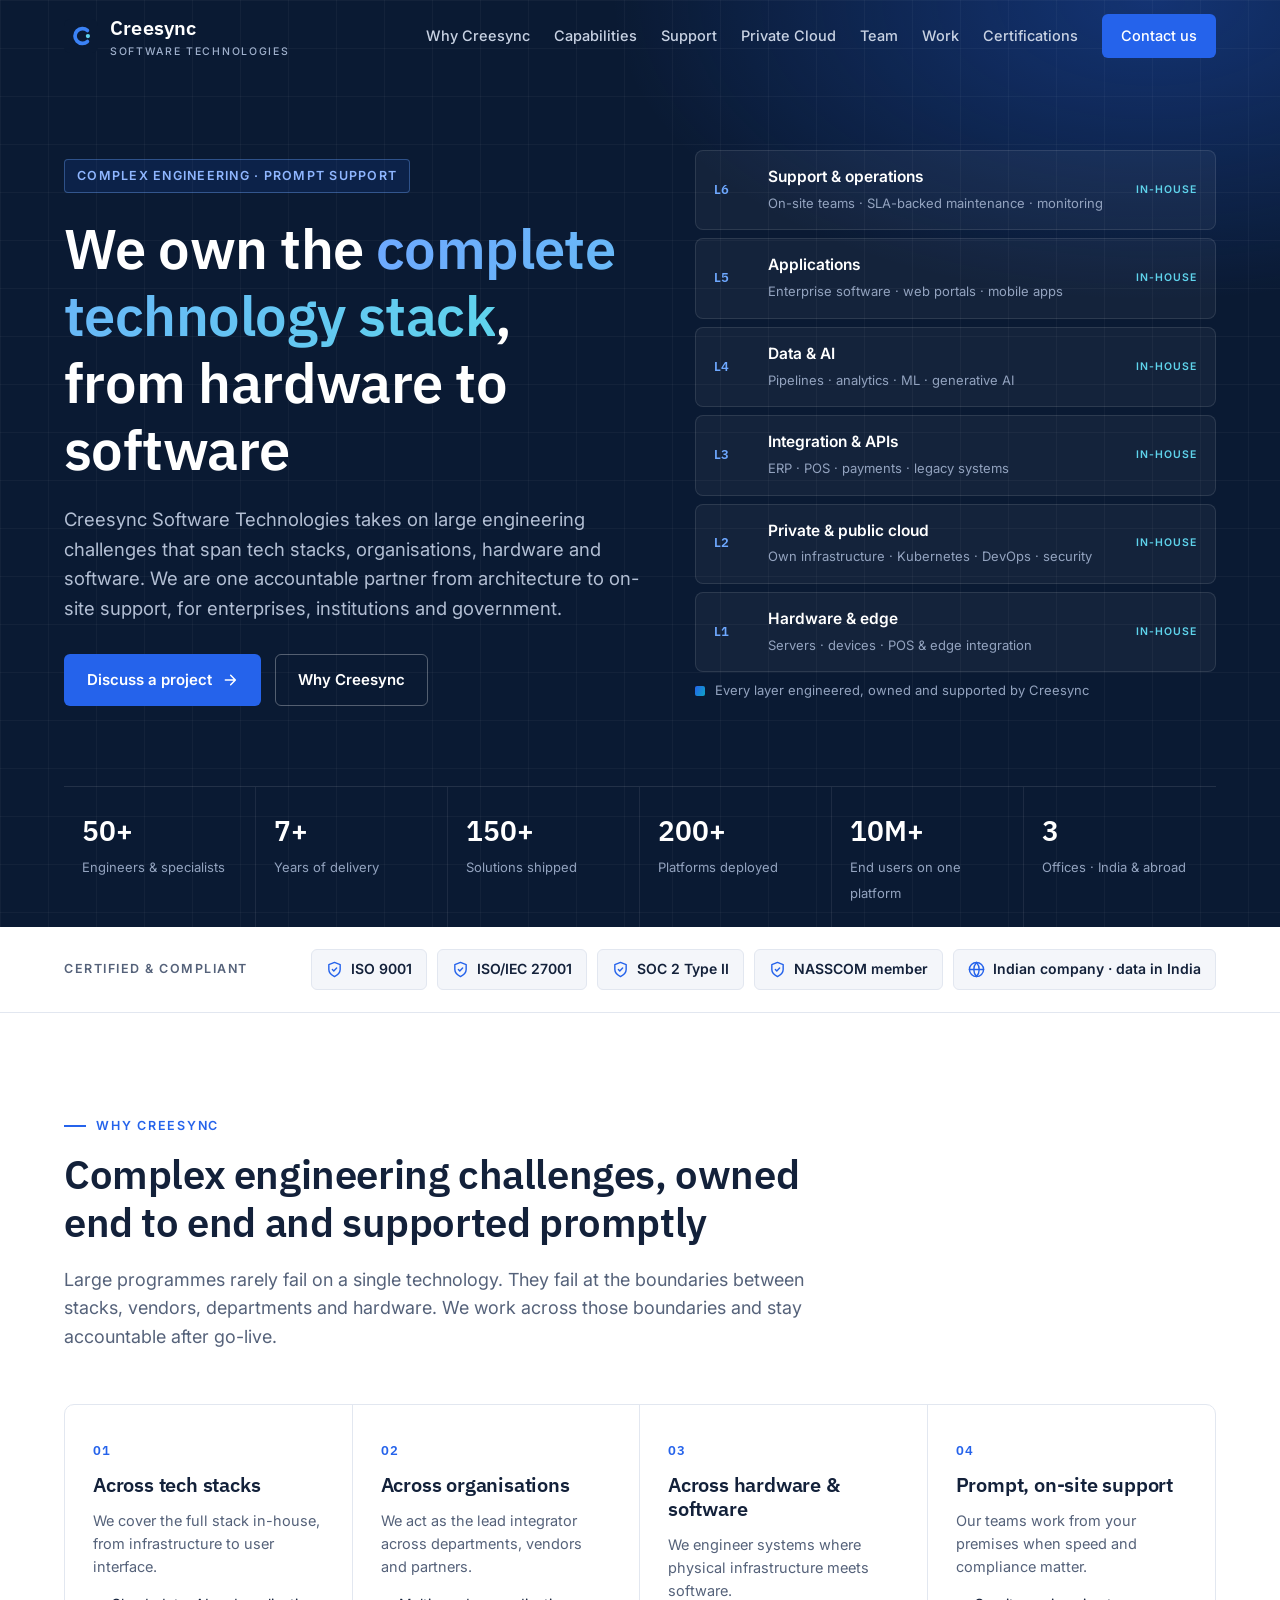
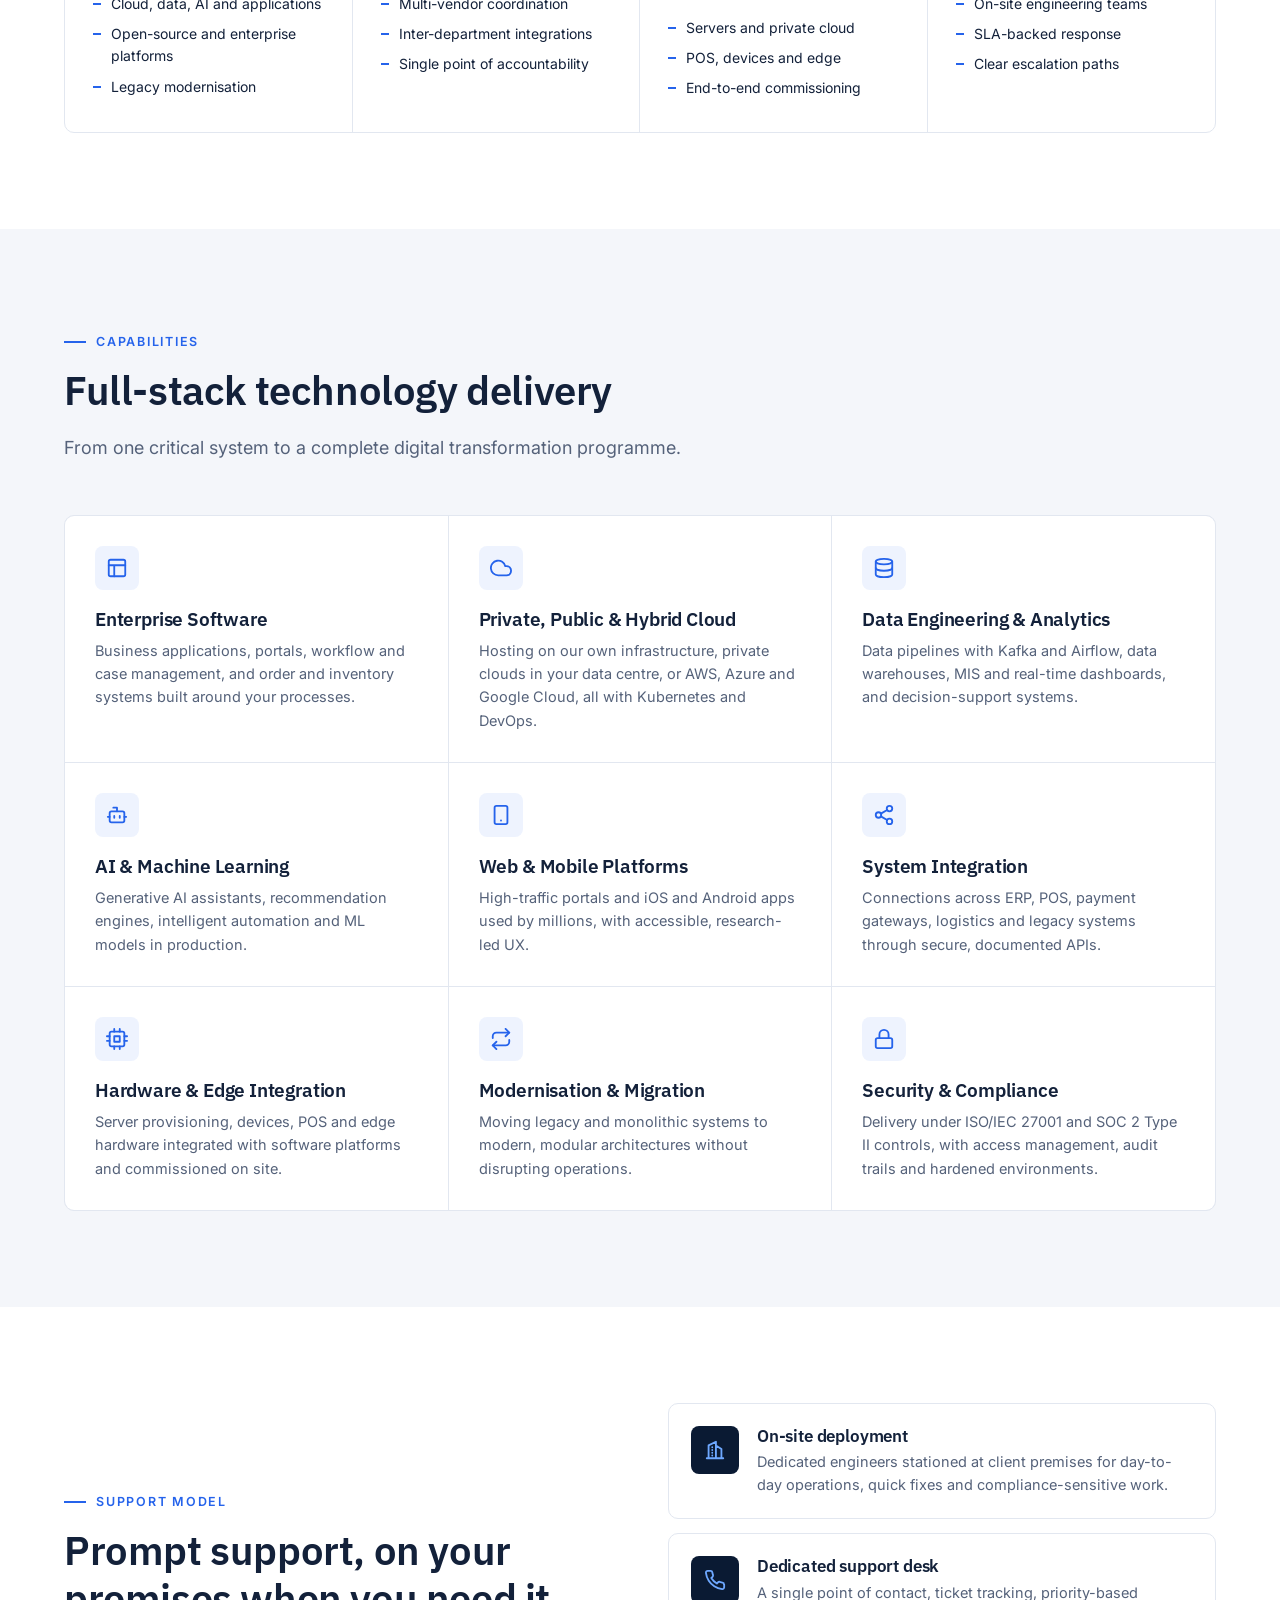
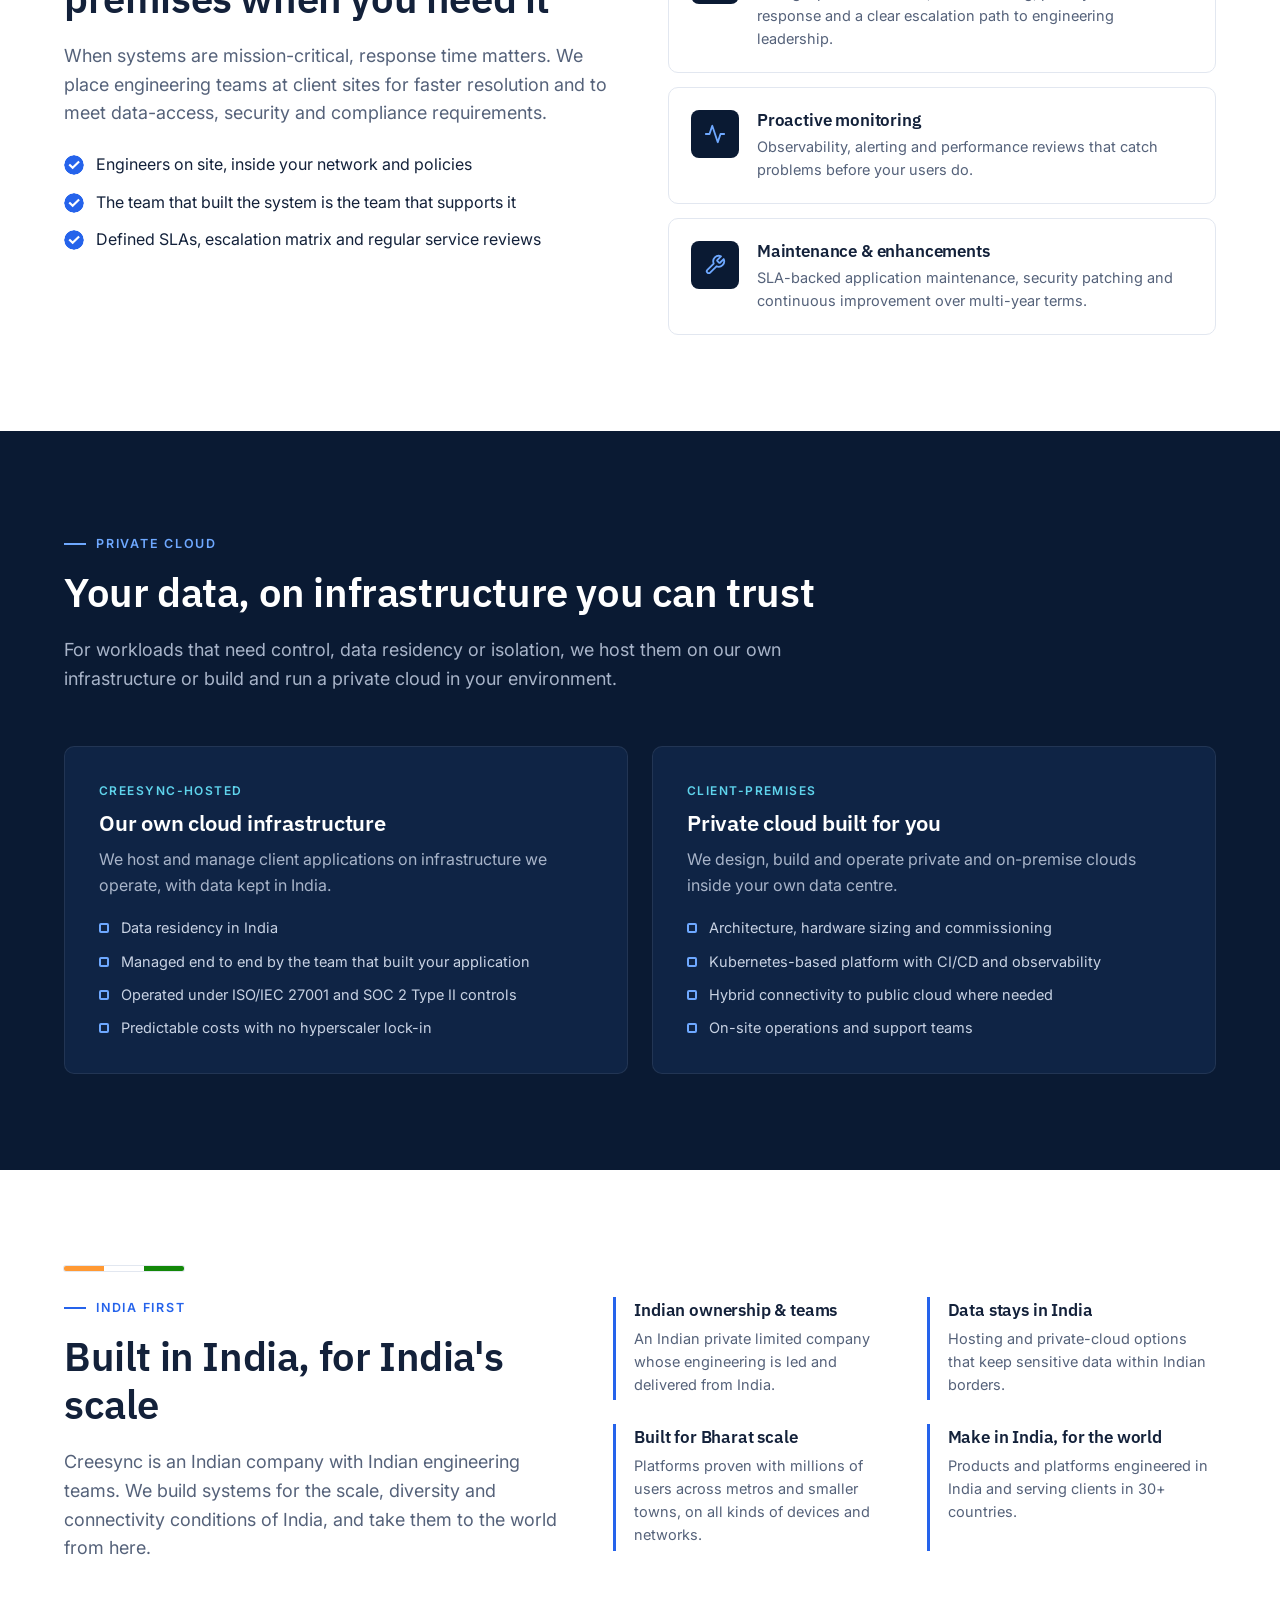
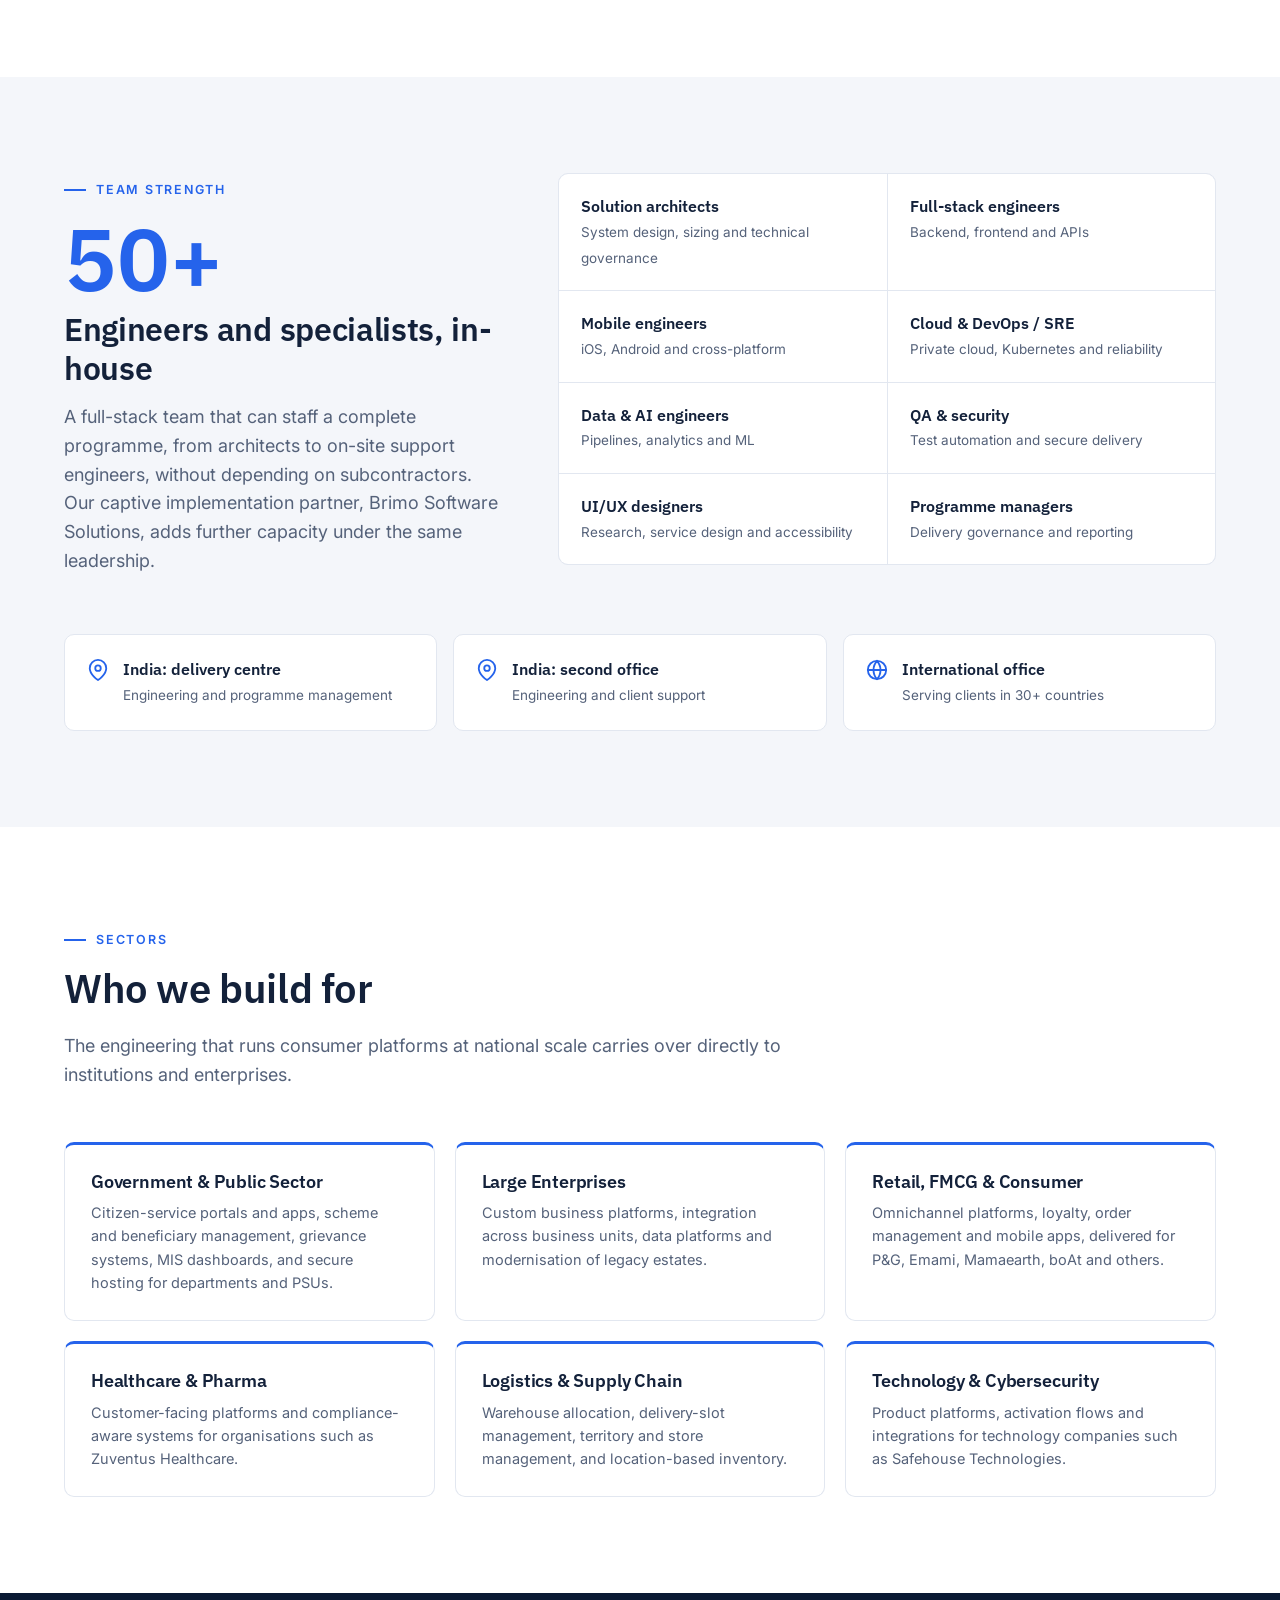
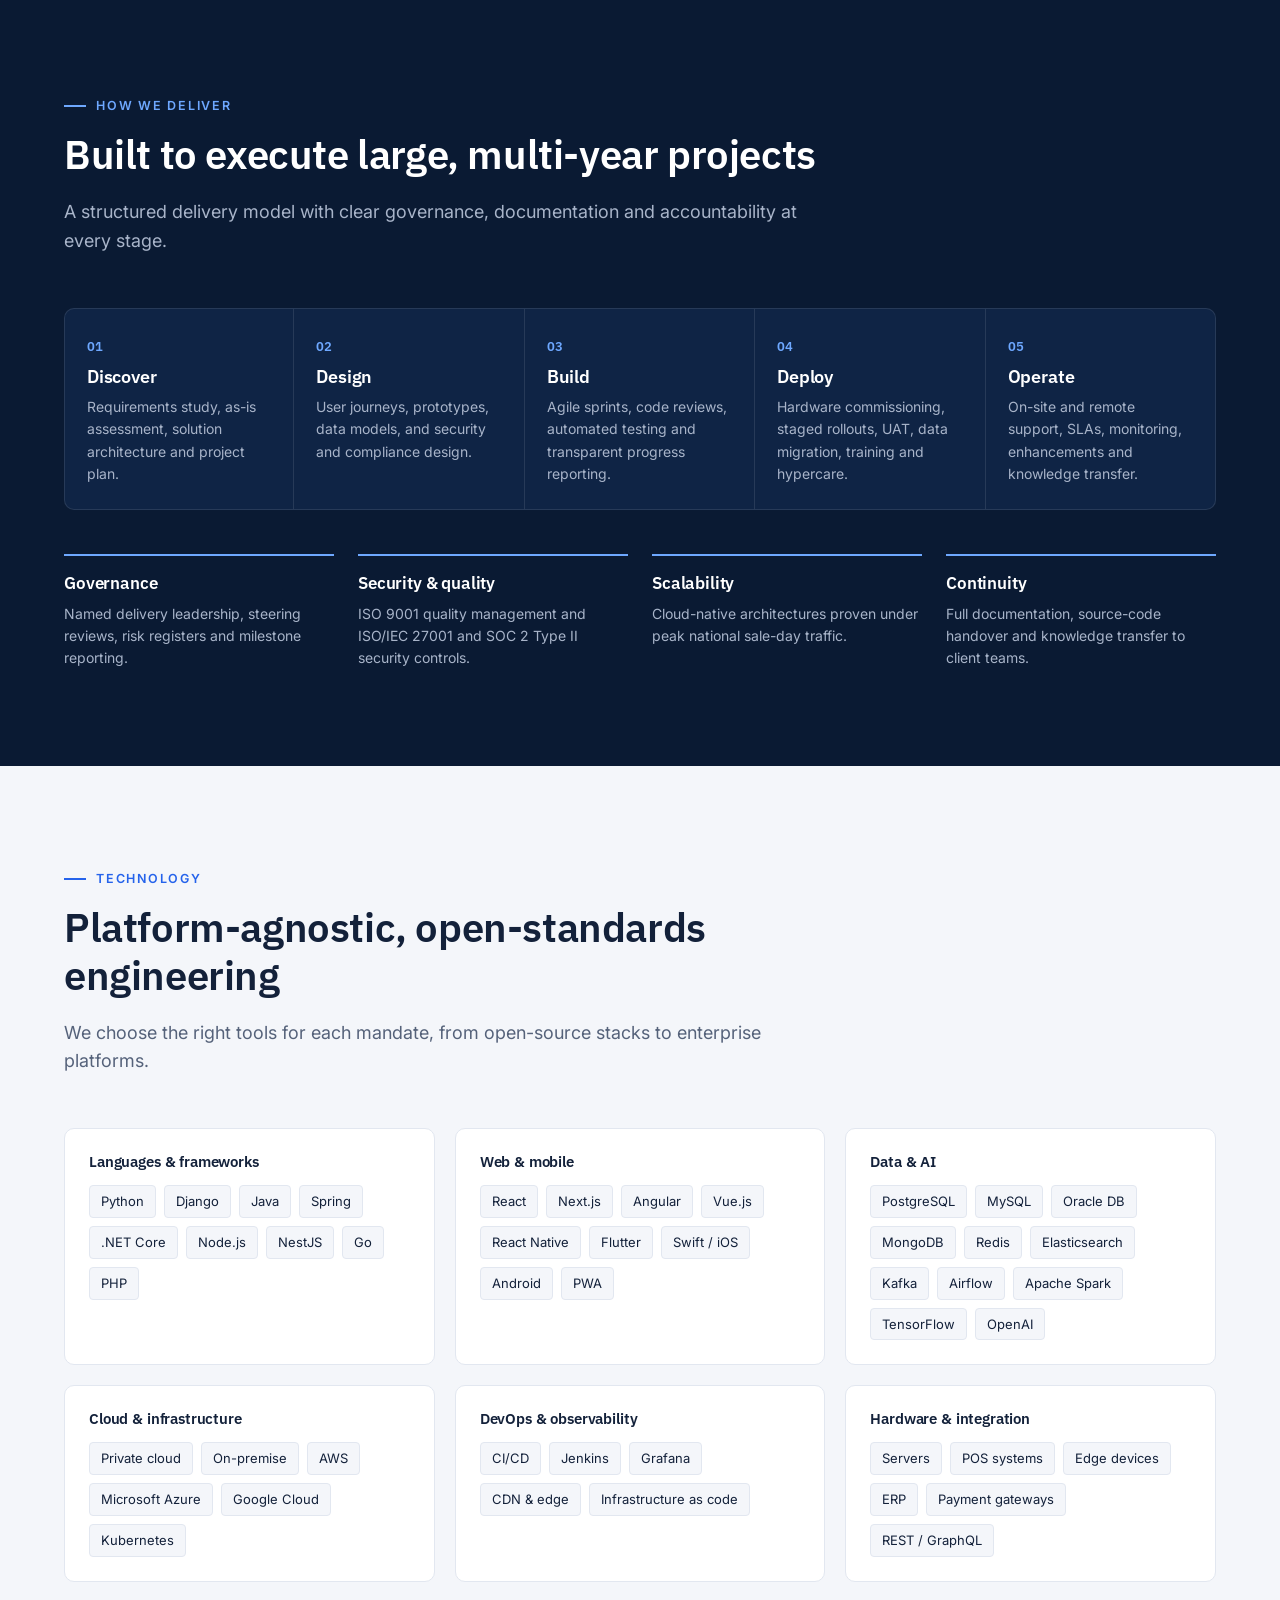
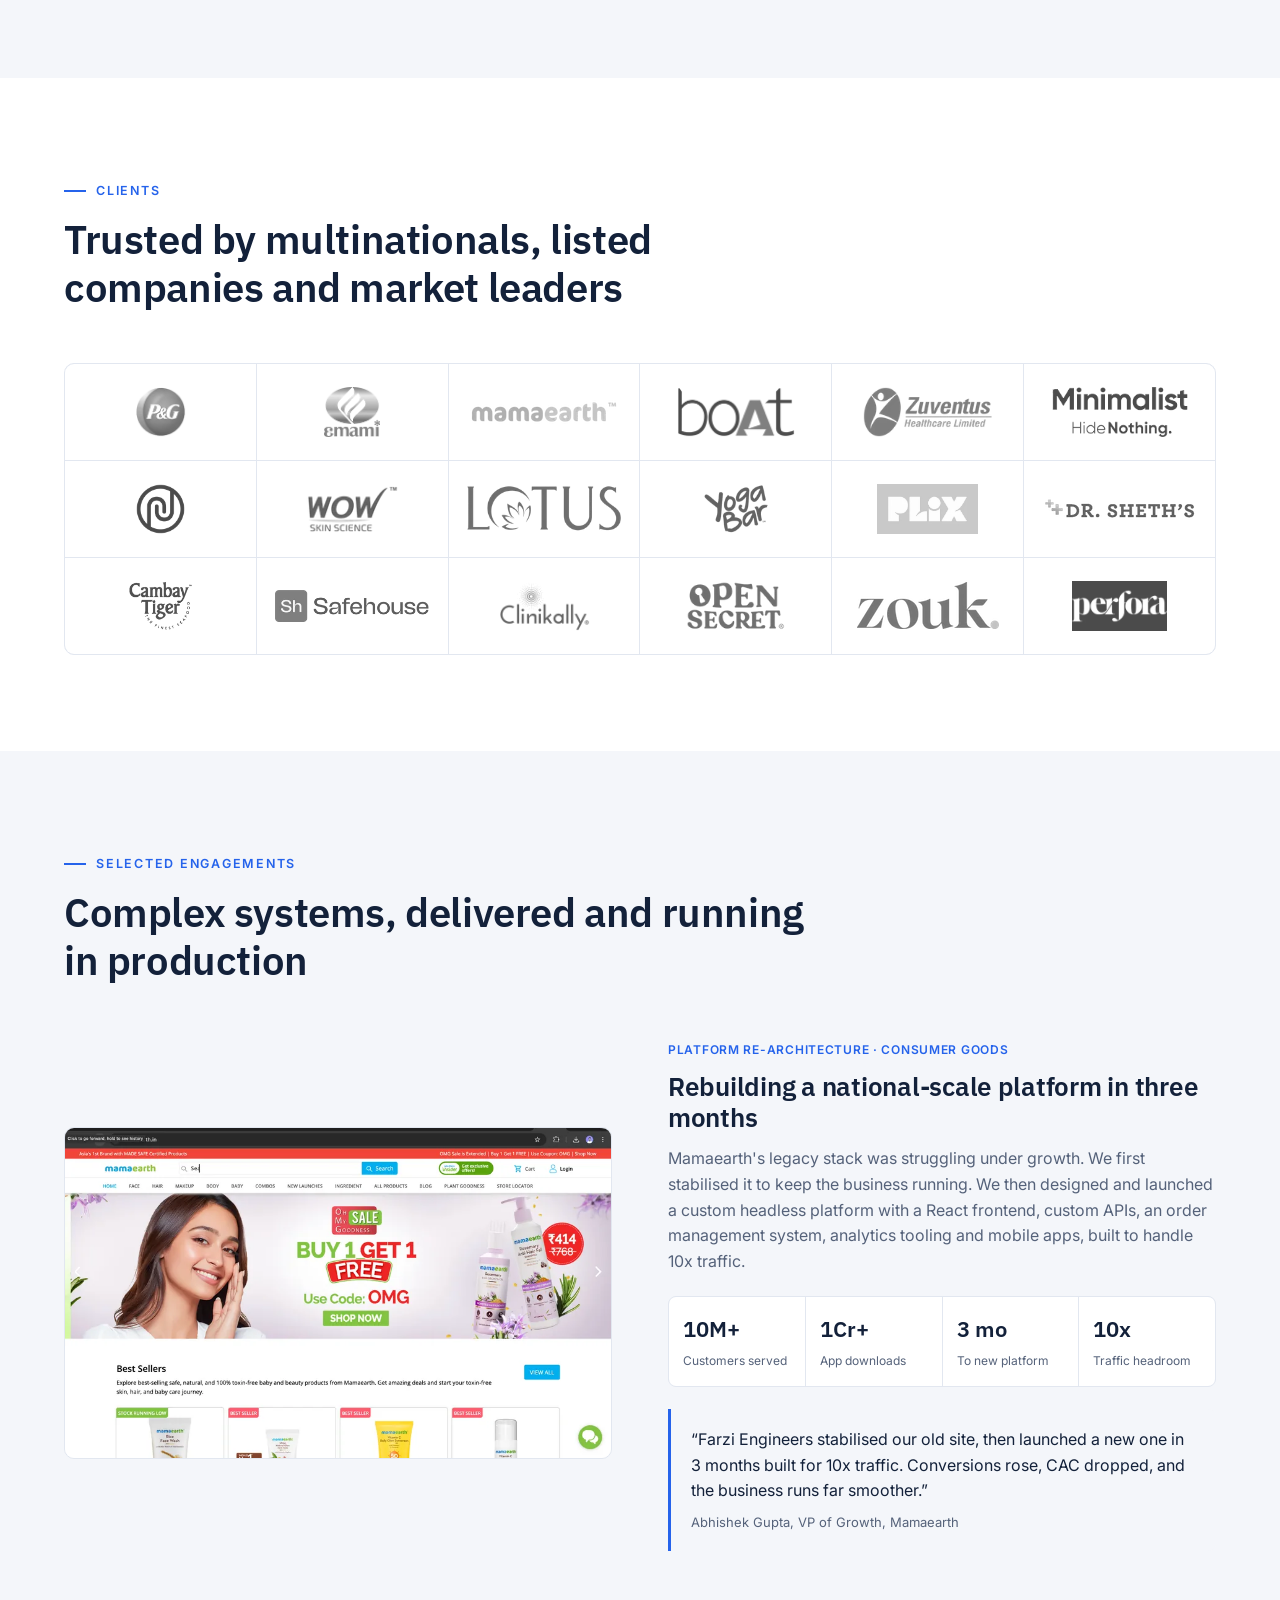
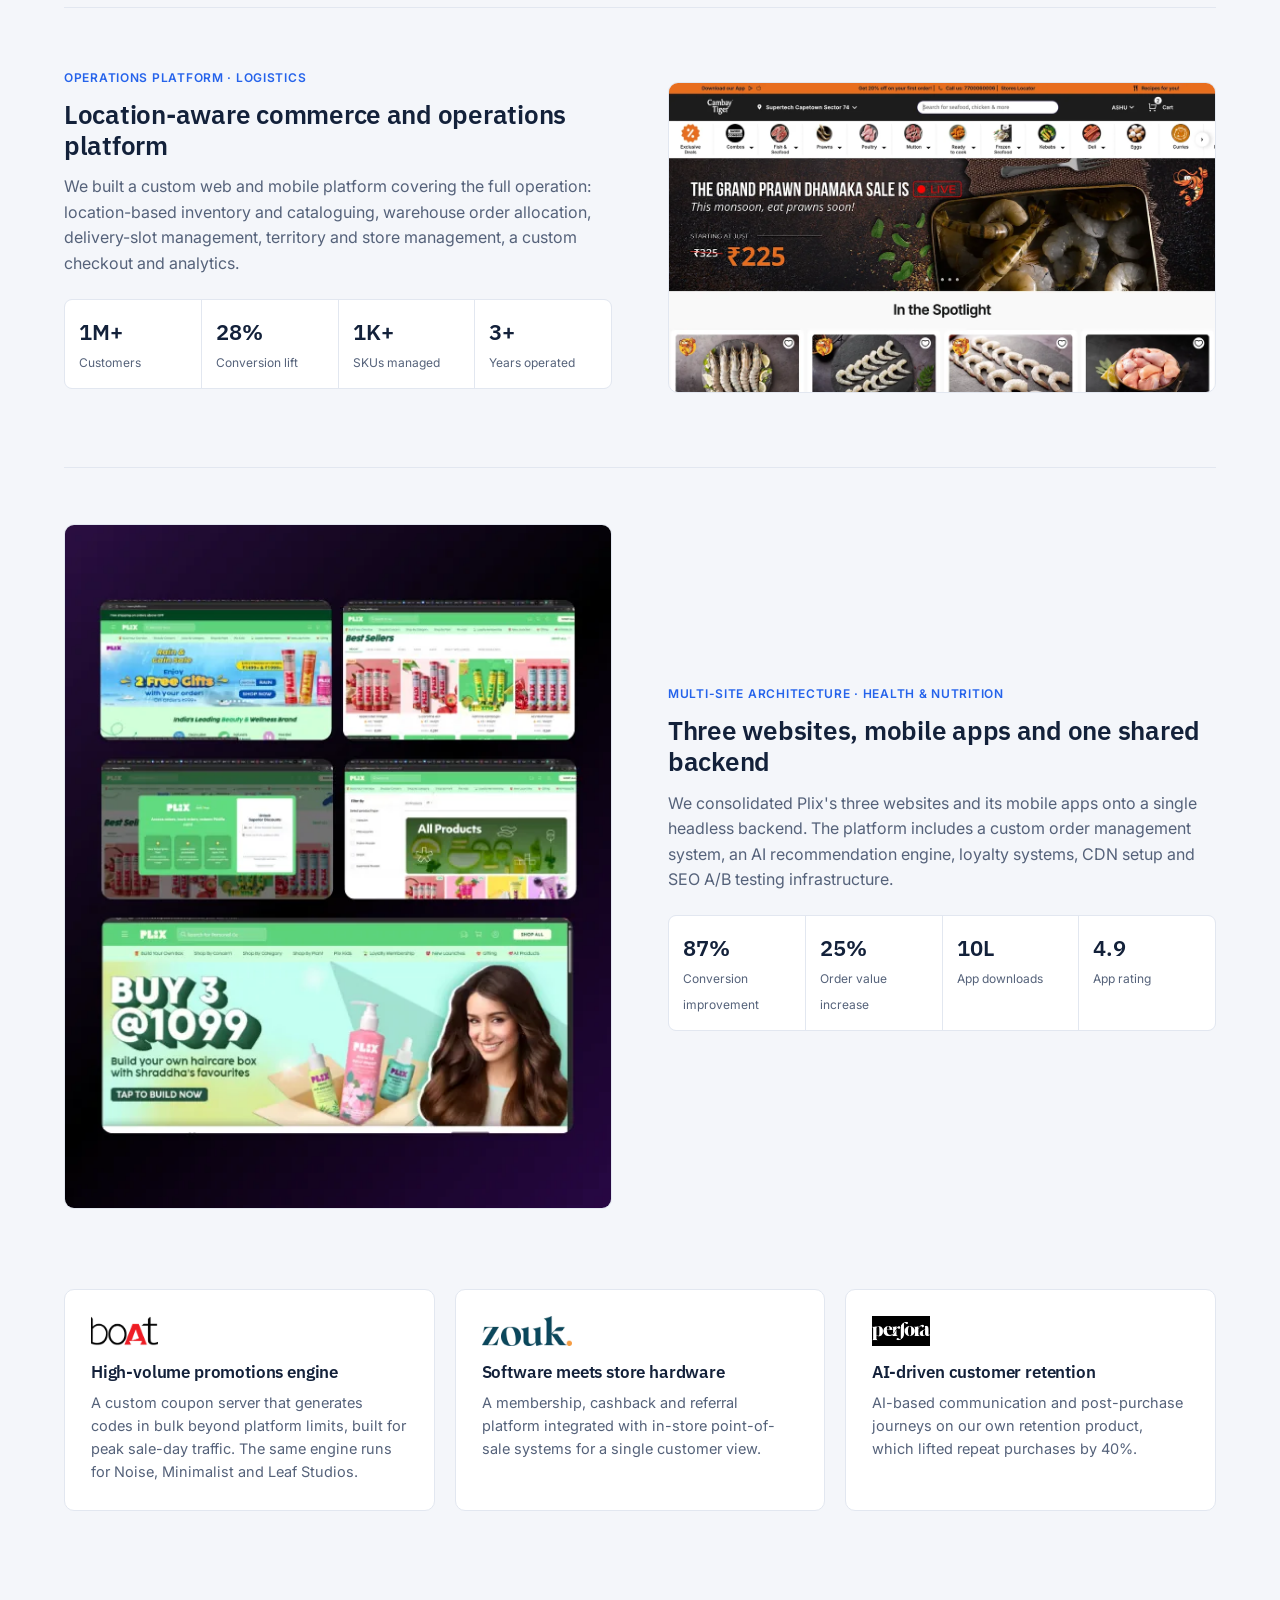
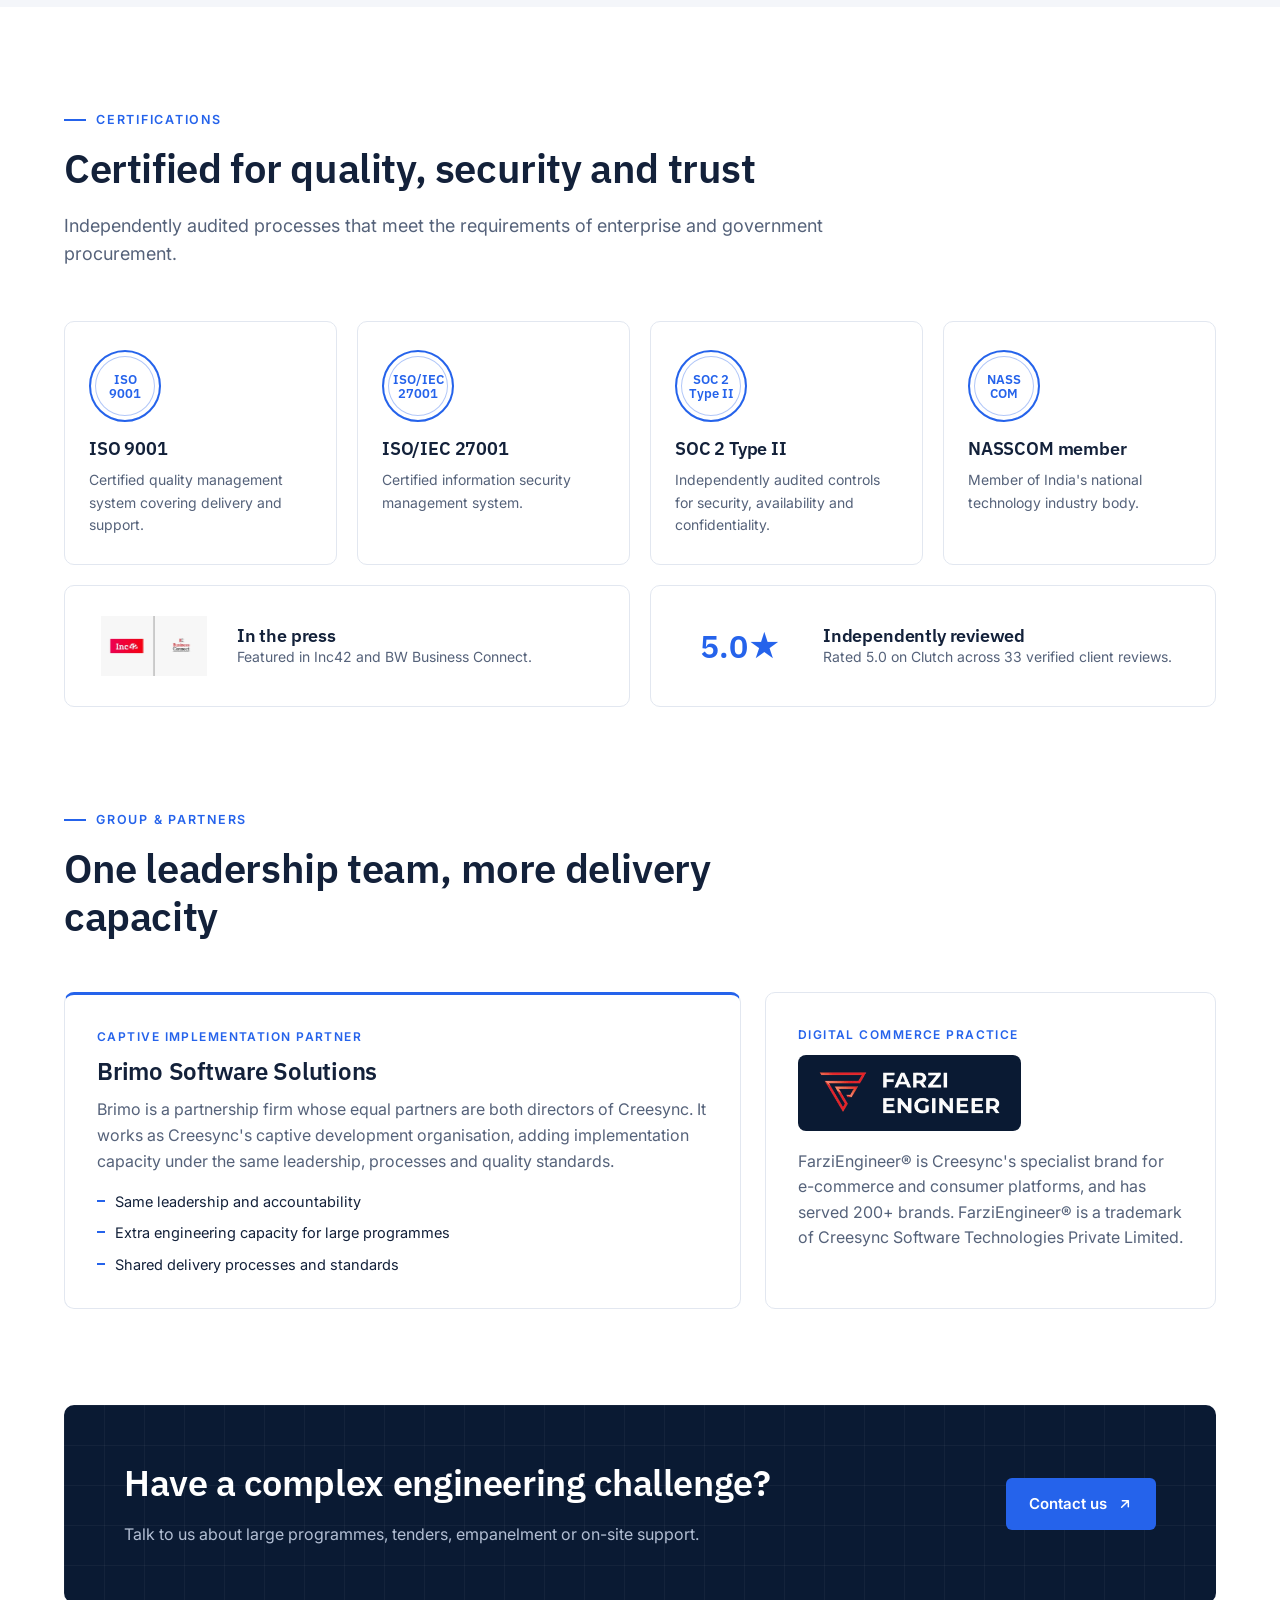
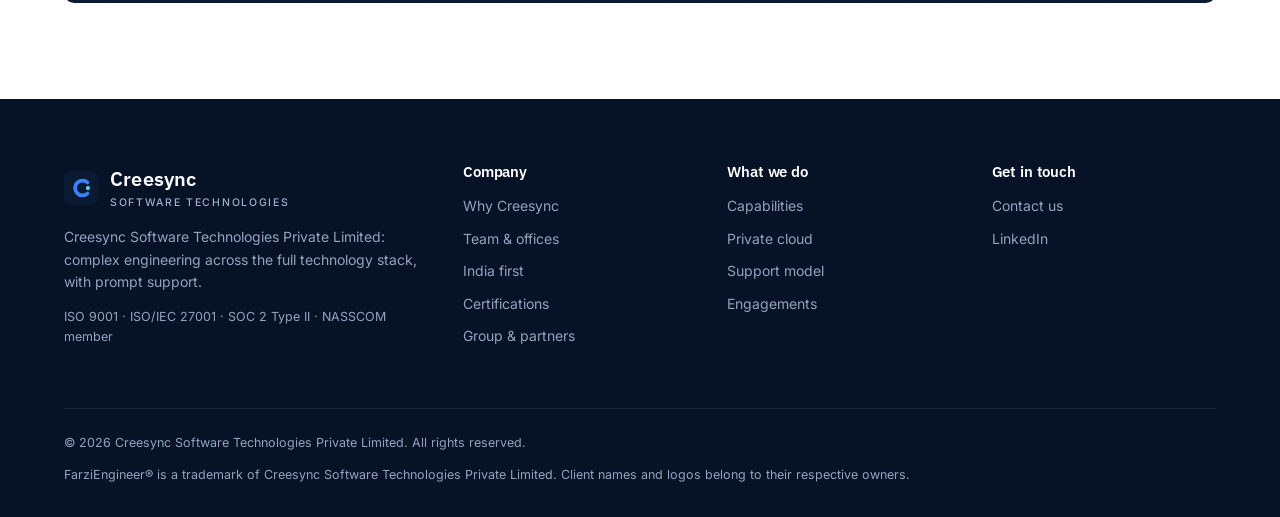
==== commit 1f19162a: "Reposition Creesync as enterprise and public-sector engineering partner Full-stack ownership, on-sit" ====
--- a/index.html
+++ b/index.html
@@ -3,26 +3,26 @@
 <head>
   <meta charset="utf-8">
   <meta name="viewport" content="width=device-width, initial-scale=1">
-  <title>Creesync Software Technologies | The company behind FarziEngineer®</title>
-  <meta name="description" content="Creesync Software Technologies Private Limited builds commerce technology for India's leading D2C brands: Shopify Plus, headless commerce, mobile apps, CRO and DevOps. FarziEngineer® is a trademark of Creesync.">
+  <title>Creesync Software Technologies | Complex Engineering, End to End</title>
+  <meta name="description" content="Creesync Software Technologies Private Limited is an Indian technology company that takes on complex engineering challenges across tech stacks, organisations, hardware and software. ISO 9001, ISO/IEC 27001 and SOC 2 Type II, with private cloud and on-site support teams.">
   <meta property="og:title" content="Creesync Software Technologies">
-  <meta property="og:description" content="Commerce engineering for 200+ brands, from Shopify Plus and headless storefronts to mobile apps, CRO and DevOps.">
-  <meta property="og:image" content="assets/img/work/plix-screens.webp">
+  <meta property="og:description" content="Complex engineering across the full technology stack, with prompt on-site support. ISO 9001 · ISO/IEC 27001 · SOC 2 Type II.">
   <meta property="og:type" content="website">
   <link rel="icon" href="assets/img/favicon.svg" type="image/svg+xml">
   <link rel="preconnect" href="https://fonts.googleapis.com">
   <link rel="preconnect" href="https://fonts.gstatic.com" crossorigin>
-  <link href="https://fonts.googleapis.com/css2?family=Inter:wght@400;500;600;700&family=Space+Grotesk:wght@500;600;700&display=swap" rel="stylesheet">
+  <link href="https://fonts.googleapis.com/css2?family=IBM+Plex+Sans:wght@500;600&family=Inter:wght@400;500;600&display=swap" rel="stylesheet">
   <link rel="stylesheet" href="assets/css/style.css">
   <script type="application/ld+json">
   {
     "@context": "https://schema.org",
     "@type": "Organization",
     "name": "Creesync Software Technologies Private Limited",
+    "alternateName": "Creesync",
+    "foundingDate": "2019",
+    "numberOfEmployees": { "@type": "QuantitativeValue", "minValue": 50 },
     "brand": { "@type": "Brand", "name": "FarziEngineer" },
-    "foundingDate": "2019",
-    "url": "https://farziengineer.com/",
-    "sameAs": ["https://www.linkedin.com/company/farziengineer", "https://www.instagram.com/lifeatfarziengineer/"]
+    "sameAs": ["https://www.linkedin.com/company/farziengineer"]
   }
   </script>
 </head>
@@ -38,11 +38,13 @@
       <svg viewBox="0 0 24 24" fill="none" stroke="currentColor" stroke-width="2" stroke-linecap="round"><path d="M4 7h16M4 12h16M4 17h16"/></svg>
     </button>
     <nav class="nav-links">
-      <a href="#about">About</a>
-      <a href="#services">Services</a>
-      <a href="#technology">Technology</a>
+      <a href="#why">Why Creesync</a>
+      <a href="#capabilities">Capabilities</a>
+      <a href="#support">Support</a>
+      <a href="#cloud">Private Cloud</a>
+      <a href="#team">Team</a>
       <a href="#work">Work</a>
-      <a href="#credentials">Recognition</a>
+      <a href="#credentials">Certifications</a>
       <a class="btn btn-primary" href="https://farziengineer.com/contact-us/" target="_blank" rel="noopener">Contact us</a>
     </nav>
   </div>
@@ -55,144 +57,324 @@
     <div class="container">
       <div class="hero-grid">
         <div>
-          <div class="hero-tags">
-            <span>UI/UX</span><span>E-commerce</span><span>Software Development</span><span>DevOps</span>
-          </div>
-          <h1>Engineering commerce for <span class="grad">India's fastest-growing brands</span></h1>
-          <p class="lead">Creesync Software Technologies is the company behind <strong>FarziEngineer®</strong>. Since 2019 we have built storefronts, mobile apps, custom plugins and infrastructure for brands such as Plix, Mamaearth, boAt, WOW Skin Science and Dr. Vaidya's.</p>
+          <span class="hero-kicker">Complex engineering · Prompt support</span>
+          <h1>We own the <span class="grad">complete technology stack</span>, from hardware to software</h1>
+          <p class="lead">Creesync Software Technologies takes on large engineering challenges that span tech stacks, organisations, hardware and software. We are one accountable partner from architecture to on-site support, for enterprises, institutions and government.</p>
           <div class="hero-cta">
             <a class="btn btn-primary" href="https://farziengineer.com/contact-us/" target="_blank" rel="noopener">
-              Talk to our team
+              Discuss a project
               <svg viewBox="0 0 24 24" fill="none" stroke="currentColor" stroke-width="2.2" stroke-linecap="round" stroke-linejoin="round"><path d="M5 12h14M13 5l7 7-7 7"/></svg>
             </a>
-            <a class="btn btn-ghost" href="#work">See our work</a>
+            <a class="btn btn-ghost" href="#why">Why Creesync</a>
           </div>
         </div>
-        <div class="hero-visual reveal">
-          <img src="assets/img/work/plix-app.webp" alt="Plix shopping app built by our team" width="1200" height="1200">
-          <div class="hero-badge">
-            <img src="assets/img/logos/shopify.webp" alt="Shopify">
-            <div><strong>Trusted Shopify agency</strong><span>Shopify &amp; Shopify Plus experts</span></div>
+        <div class="reveal">
+          <div class="stack" aria-label="Technology layers Creesync engineers in-house">
+            <div class="layer"><span class="k">L6</span><div><b>Support &amp; operations</b><small>On-site teams · SLA-backed maintenance · monitoring</small></div><span class="own">In-house</span></div>
+            <div class="layer"><span class="k">L5</span><div><b>Applications</b><small>Enterprise software · web portals · mobile apps</small></div><span class="own">In-house</span></div>
+            <div class="layer"><span class="k">L4</span><div><b>Data &amp; AI</b><small>Pipelines · analytics · ML · generative AI</small></div><span class="own">In-house</span></div>
+            <div class="layer"><span class="k">L3</span><div><b>Integration &amp; APIs</b><small>ERP · POS · payments · legacy systems</small></div><span class="own">In-house</span></div>
+            <div class="layer"><span class="k">L2</span><div><b>Private &amp; public cloud</b><small>Own infrastructure · Kubernetes · DevOps · security</small></div><span class="own">In-house</span></div>
+            <div class="layer"><span class="k">L1</span><div><b>Hardware &amp; edge</b><small>Servers · devices · POS &amp; edge integration</small></div><span class="own">In-house</span></div>
           </div>
-        </div>
-      </div>
-
-      <div class="stats reveal">
-        <div class="stat"><b>7+</b><span>Years of experience</span></div>
-        <div class="stat"><b>200+</b><span>Web &amp; app stores</span></div>
-        <div class="stat"><b>150+</b><span>Tech solutions</span></div>
-        <div class="stat"><b>30+</b><span>Countries served</span></div>
-        <div class="stat"><b>2 + 1</b><span>Indian &amp; international offices</span></div>
-      </div>
-    </div>
-  </section>
-
-  <!-- About -->
-  <section class="section" id="about">
-    <div class="container about-grid">
+          <p class="stack-caption">Every layer engineered, owned and supported by Creesync</p>
+        </div>
+      </div>
+
+      <div class="trustbar reveal">
+        <div class="trust"><b>50+</b><span>Engineers &amp; specialists</span></div>
+        <div class="trust"><b>7+</b><span>Years of delivery</span></div>
+        <div class="trust"><b>150+</b><span>Solutions shipped</span></div>
+        <div class="trust"><b>200+</b><span>Platforms deployed</span></div>
+        <div class="trust"><b>10M+</b><span>End users on one platform</span></div>
+        <div class="trust"><b>3</b><span>Offices · India &amp; abroad</span></div>
+      </div>
+    </div>
+  </section>
+
+  <!-- Certifications strip -->
+  <div class="certstrip">
+    <div class="container">
+      <p>Certified &amp; compliant</p>
+      <div class="badges">
+        <span class="badge"><svg viewBox="0 0 24 24" fill="none" stroke="currentColor" stroke-width="2" stroke-linecap="round" stroke-linejoin="round"><path d="M12 22s8-4 8-10V5l-8-3-8 3v7c0 6 8 10 8 10z"/><path d="m9 12 2 2 4-4"/></svg>ISO 9001</span>
+        <span class="badge"><svg viewBox="0 0 24 24" fill="none" stroke="currentColor" stroke-width="2" stroke-linecap="round" stroke-linejoin="round"><path d="M12 22s8-4 8-10V5l-8-3-8 3v7c0 6 8 10 8 10z"/><path d="m9 12 2 2 4-4"/></svg>ISO/IEC 27001</span>
+        <span class="badge"><svg viewBox="0 0 24 24" fill="none" stroke="currentColor" stroke-width="2" stroke-linecap="round" stroke-linejoin="round"><path d="M12 22s8-4 8-10V5l-8-3-8 3v7c0 6 8 10 8 10z"/><path d="m9 12 2 2 4-4"/></svg>SOC 2 Type II</span>
+        <span class="badge"><svg viewBox="0 0 24 24" fill="none" stroke="currentColor" stroke-width="2" stroke-linecap="round" stroke-linejoin="round"><path d="M12 22s8-4 8-10V5l-8-3-8 3v7c0 6 8 10 8 10z"/><path d="m9 12 2 2 4-4"/></svg>NASSCOM member</span>
+        <span class="badge"><svg viewBox="0 0 24 24" fill="none" stroke="currentColor" stroke-width="2" stroke-linecap="round" stroke-linejoin="round"><circle cx="12" cy="12" r="10"/><path d="M2 12h20M12 2a15 15 0 0 1 0 20M12 2a15 15 0 0 0 0 20"/></svg>Indian company · data in India</span>
+      </div>
+    </div>
+  </div>
+
+  <!-- Why Creesync -->
+  <section class="section" id="why">
+    <div class="container">
+      <div class="section-head reveal">
+        <span class="eyebrow">Why Creesync</span>
+        <h2>Complex engineering challenges, owned end to end and supported promptly</h2>
+        <p class="lead">Large programmes rarely fail on a single technology. They fail at the boundaries between stacks, vendors, departments and hardware. We work across those boundaries and stay accountable after go-live.</p>
+      </div>
+      <div class="usp reveal">
+        <div>
+          <span class="num">01</span>
+          <h3>Across tech stacks</h3>
+          <p>We cover the full stack in-house, from infrastructure to user interface.</p>
+          <ul><li>Cloud, data, AI and applications</li><li>Open-source and enterprise platforms</li><li>Legacy modernisation</li></ul>
+        </div>
+        <div>
+          <span class="num">02</span>
+          <h3>Across organisations</h3>
+          <p>We act as the lead integrator across departments, vendors and partners.</p>
+          <ul><li>Multi-vendor coordination</li><li>Inter-department integrations</li><li>Single point of accountability</li></ul>
+        </div>
+        <div>
+          <span class="num">03</span>
+          <h3>Across hardware &amp; software</h3>
+          <p>We engineer systems where physical infrastructure meets software.</p>
+          <ul><li>Servers and private cloud</li><li>POS, devices and edge</li><li>End-to-end commissioning</li></ul>
+        </div>
+        <div>
+          <span class="num">04</span>
+          <h3>Prompt, on-site support</h3>
+          <p>Our teams work from your premises when speed and compliance matter.</p>
+          <ul><li>On-site engineering teams</li><li>SLA-backed response</li><li>Clear escalation paths</li></ul>
+        </div>
+      </div>
+    </div>
+  </section>
+
+  <!-- Capabilities -->
+  <section class="section soft" id="capabilities">
+    <div class="container">
+      <div class="section-head reveal">
+        <span class="eyebrow">Capabilities</span>
+        <h2>Full-stack technology delivery</h2>
+        <p class="lead">From one critical system to a complete digital transformation programme.</p>
+      </div>
+      <div class="services reveal">
+        <div class="service">
+          <div class="icon"><svg viewBox="0 0 24 24" fill="none" stroke="currentColor" stroke-width="2" stroke-linecap="round" stroke-linejoin="round"><rect x="3" y="3" width="18" height="18" rx="2"/><path d="M3 9h18M9 21V9"/></svg></div>
+          <h3>Enterprise Software</h3>
+          <p>Business applications, portals, workflow and case management, and order and inventory systems built around your processes.</p>
+        </div>
+        <div class="service">
+          <div class="icon"><svg viewBox="0 0 24 24" fill="none" stroke="currentColor" stroke-width="2" stroke-linecap="round" stroke-linejoin="round"><path d="M18 10h-1.3A8 8 0 1 0 9 20h9a5 5 0 0 0 0-10z"/></svg></div>
+          <h3>Private, Public &amp; Hybrid Cloud</h3>
+          <p>Hosting on our own infrastructure, private clouds in your data centre, or AWS, Azure and Google Cloud, all with Kubernetes and DevOps.</p>
+        </div>
+        <div class="service">
+          <div class="icon"><svg viewBox="0 0 24 24" fill="none" stroke="currentColor" stroke-width="2" stroke-linecap="round" stroke-linejoin="round"><ellipse cx="12" cy="5" rx="9" ry="3"/><path d="M21 12c0 1.7-4 3-9 3s-9-1.3-9-3"/><path d="M3 5v14c0 1.7 4 3 9 3s9-1.3 9-3V5"/></svg></div>
+          <h3>Data Engineering &amp; Analytics</h3>
+          <p>Data pipelines with Kafka and Airflow, data warehouses, MIS and real-time dashboards, and decision-support systems.</p>
+        </div>
+        <div class="service">
+          <div class="icon"><svg viewBox="0 0 24 24" fill="none" stroke="currentColor" stroke-width="2" stroke-linecap="round" stroke-linejoin="round"><path d="M12 8V4H8"/><rect x="4" y="8" width="16" height="12" rx="2"/><path d="M2 14h2M20 14h2M15 13v2M9 13v2"/></svg></div>
+          <h3>AI &amp; Machine Learning</h3>
+          <p>Generative AI assistants, recommendation engines, intelligent automation and ML models in production.</p>
+        </div>
+        <div class="service">
+          <div class="icon"><svg viewBox="0 0 24 24" fill="none" stroke="currentColor" stroke-width="2" stroke-linecap="round" stroke-linejoin="round"><rect x="5" y="2" width="14" height="20" rx="2"/><path d="M12 18h.01"/></svg></div>
+          <h3>Web &amp; Mobile Platforms</h3>
+          <p>High-traffic portals and iOS and Android apps used by millions, with accessible, research-led UX.</p>
+        </div>
+        <div class="service">
+          <div class="icon"><svg viewBox="0 0 24 24" fill="none" stroke="currentColor" stroke-width="2" stroke-linecap="round" stroke-linejoin="round"><circle cx="18" cy="5" r="3"/><circle cx="6" cy="12" r="3"/><circle cx="18" cy="19" r="3"/><path d="m8.6 13.5 6.8 4M15.4 6.5l-6.8 4"/></svg></div>
+          <h3>System Integration</h3>
+          <p>Connections across ERP, POS, payment gateways, logistics and legacy systems through secure, documented APIs.</p>
+        </div>
+        <div class="service">
+          <div class="icon"><svg viewBox="0 0 24 24" fill="none" stroke="currentColor" stroke-width="2" stroke-linecap="round" stroke-linejoin="round"><rect x="4" y="4" width="16" height="16" rx="2"/><rect x="9" y="9" width="6" height="6"/><path d="M9 1v3M15 1v3M9 20v3M15 20v3M20 9h3M20 14h3M1 9h3M1 14h3"/></svg></div>
+          <h3>Hardware &amp; Edge Integration</h3>
+          <p>Server provisioning, devices, POS and edge hardware integrated with software platforms and commissioned on site.</p>
+        </div>
+        <div class="service">
+          <div class="icon"><svg viewBox="0 0 24 24" fill="none" stroke="currentColor" stroke-width="2" stroke-linecap="round" stroke-linejoin="round"><path d="M17 1l4 4-4 4"/><path d="M3 11V9a4 4 0 0 1 4-4h14M7 23l-4-4 4-4"/><path d="M21 13v2a4 4 0 0 1-4 4H3"/></svg></div>
+          <h3>Modernisation &amp; Migration</h3>
+          <p>Moving legacy and monolithic systems to modern, modular architectures without disrupting operations.</p>
+        </div>
+        <div class="service">
+          <div class="icon"><svg viewBox="0 0 24 24" fill="none" stroke="currentColor" stroke-width="2" stroke-linecap="round" stroke-linejoin="round"><rect x="3" y="11" width="18" height="11" rx="2"/><path d="M7 11V7a5 5 0 0 1 10 0v4"/></svg></div>
+          <h3>Security &amp; Compliance</h3>
+          <p>Delivery under ISO/IEC 27001 and SOC 2 Type II controls, with access management, audit trails and hardened environments.</p>
+        </div>
+      </div>
+    </div>
+  </section>
+
+  <!-- Support -->
+  <section class="section" id="support">
+    <div class="container support">
       <div class="reveal">
-        <span class="eyebrow">Who we are</span>
-        <h2>One engineering team behind 200+ commerce brands</h2>
-        <p class="lead">Creesync Software Technologies Private Limited is a technology company that builds and scales digital commerce. Under our FarziEngineer® brand we work as the in-house tech team for D2C companies, from the first Shopify store to custom headless platforms that serve millions of customers.</p>
+        <span class="eyebrow">Support model</span>
+        <h2 style="font-size:clamp(28px,3.6vw,40px)">Prompt support, on your premises when you need it</h2>
+        <p class="lead">When systems are mission-critical, response time matters. We place engineering teams at client sites for faster resolution and to meet data-access, security and compliance requirements.</p>
         <ul class="checks">
-          <li>Dedicated tech teams with ongoing maintenance and support</li>
-          <li>End-to-end delivery: design, storefront, apps, backend and infrastructure</li>
-          <li>Measurable outcomes: faster pages, higher conversion, larger order values</li>
-          <li>Offices in India and abroad, serving clients in 30+ countries</li>
+          <li>Engineers on site, inside your network and policies</li>
+          <li>The team that built the system is the team that supports it</li>
+          <li>Defined SLAs, escalation matrix and regular service reviews</li>
         </ul>
       </div>
-      <div class="about-card reveal">
-        <img class="fe" src="assets/img/logos/farziengineer.webp" alt="FarziEngineer">
-        <h3 style="color:#fff;font-size:24px">Our commerce brand: FarziEngineer®</h3>
-        <p>FarziEngineer is a Shopify agency in India that has delivered impactful work for some of the country's top brands. It covers UI/UX, e-commerce builds, custom software development and DevOps.</p>
-        <p class="tm">FarziEngineer® is a trademark of Creesync Software Technologies Private Limited.</p>
-      </div>
-    </div>
-  </section>
-
-  <!-- Services -->
-  <section class="section soft" id="services">
-    <div class="container">
-      <div class="section-head reveal">
-        <span class="eyebrow">What we do</span>
-        <h2>Services</h2>
-        <p class="lead">Everything a modern commerce brand needs to launch, grow and scale its digital storefronts.</p>
-      </div>
-      <div class="services">
-        <div class="service reveal">
-          <div class="icon"><svg viewBox="0 0 24 24" fill="none" stroke="currentColor" stroke-width="2" stroke-linecap="round" stroke-linejoin="round"><path d="M6 2 3 6v14a2 2 0 0 0 2 2h14a2 2 0 0 0 2-2V6l-3-4z"/><path d="M3 6h18M16 10a4 4 0 0 1-8 0"/></svg></div>
-          <h3>Shopify &amp; Shopify Plus</h3>
-          <p>Store builds, custom themes and Plus implementations designed for high-traffic D2C brands.</p>
-        </div>
-        <div class="service reveal">
-          <div class="icon"><svg viewBox="0 0 24 24" fill="none" stroke="currentColor" stroke-width="2" stroke-linecap="round" stroke-linejoin="round"><path d="M12 2 2 7l10 5 10-5-10-5z"/><path d="m2 17 10 5 10-5M2 12l10 5 10-5"/></svg></div>
-          <h3>Headless Commerce</h3>
-          <p>Custom React and Next.js frontends on top of Shopify or custom APIs, with app-like speed and full design freedom.</p>
-        </div>
-        <div class="service reveal">
-          <div class="icon"><svg viewBox="0 0 24 24" fill="none" stroke="currentColor" stroke-width="2" stroke-linecap="round" stroke-linejoin="round"><circle cx="9" cy="21" r="1"/><circle cx="20" cy="21" r="1"/><path d="M1 1h4l2.7 13.4a2 2 0 0 0 2 1.6h9.7a2 2 0 0 0 2-1.6L23 6H6"/></svg></div>
-          <h3>Custom E-commerce</h3>
-          <p>Bespoke platforms, OMS, warehouse allocation, location-based catalogues and checkout flows.</p>
-        </div>
-        <div class="service reveal">
-          <div class="icon"><svg viewBox="0 0 24 24" fill="none" stroke="currentColor" stroke-width="2" stroke-linecap="round" stroke-linejoin="round"><path d="M14.7 6.3a1 1 0 0 0 0 1.4l1.6 1.6a1 1 0 0 0 1.4 0l3.8-3.8a6 6 0 0 1-7.9 7.9l-6.9 6.9a2.1 2.1 0 0 1-3-3l6.9-6.9a6 6 0 0 1 7.9-7.9z"/></svg></div>
-          <h3>Custom Shopify Apps</h3>
-          <p>Loyalty and cashback, referrals, membership, coupon engines and build-your-own-box plugins.</p>
-        </div>
-        <div class="service reveal">
-          <div class="icon"><svg viewBox="0 0 24 24" fill="none" stroke="currentColor" stroke-width="2" stroke-linecap="round" stroke-linejoin="round"><rect x="5" y="2" width="14" height="20" rx="2"/><path d="M12 18h.01"/></svg></div>
-          <h3>Mobile Applications</h3>
-          <p>iOS, Android and React Native shopping apps with app-exclusive offers and millions of downloads.</p>
-        </div>
-        <div class="service reveal">
-          <div class="icon"><svg viewBox="0 0 24 24" fill="none" stroke="currentColor" stroke-width="2" stroke-linecap="round" stroke-linejoin="round"><path d="M22 12h-4l-3 9L9 3l-3 9H2"/></svg></div>
-          <h3>CRO &amp; Performance</h3>
-          <p>Page-speed tuning, funnel optimisation, A/B testing and bounce-rate reduction that move revenue.</p>
-        </div>
-        <div class="service reveal">
-          <div class="icon"><svg viewBox="0 0 24 24" fill="none" stroke="currentColor" stroke-width="2" stroke-linecap="round" stroke-linejoin="round"><path d="M12 20h9M16.5 3.5a2.1 2.1 0 0 1 3 3L7 19l-4 1 1-4z"/></svg></div>
-          <h3>UI/UX Design</h3>
-          <p>Conversion-focused web and app design built around your brand and your customers.</p>
-        </div>
-        <div class="service reveal">
-          <div class="icon"><svg viewBox="0 0 24 24" fill="none" stroke="currentColor" stroke-width="2" stroke-linecap="round" stroke-linejoin="round"><rect x="2" y="2" width="20" height="8" rx="2"/><rect x="2" y="14" width="20" height="8" rx="2"/><path d="M6 6h.01M6 18h.01"/></svg></div>
-          <h3>DevOps &amp; Cloud</h3>
-          <p>Kubernetes, CI/CD, CDN setup and monitoring that keep stores fast during peak sales.</p>
-        </div>
-        <div class="service reveal">
-          <div class="icon"><svg viewBox="0 0 24 24" fill="none" stroke="currentColor" stroke-width="2" stroke-linecap="round" stroke-linejoin="round"><path d="M17 1l4 4-4 4"/><path d="M3 11V9a4 4 0 0 1 4-4h14M7 23l-4-4 4-4"/><path d="M21 13v2a4 4 0 0 1-4 4H3"/></svg></div>
-          <h3>Platform Migration</h3>
-          <p>Moves between platforms, or from monolith to headless, without losing data, SEO or sales.</p>
-        </div>
+      <div class="support-tiers reveal">
+        <div class="tier">
+          <div class="ico"><svg viewBox="0 0 24 24" fill="none" stroke="currentColor" stroke-width="2" stroke-linecap="round" stroke-linejoin="round"><path d="M3 21h18M5 21V7l8-4v18M19 21V11l-6-4"/><path d="M9 9v.01M9 12v.01M9 15v.01M9 18v.01"/></svg></div>
+          <div><h4>On-site deployment</h4><p>Dedicated engineers stationed at client premises for day-to-day operations, quick fixes and compliance-sensitive work.</p></div>
+        </div>
+        <div class="tier">
+          <div class="ico"><svg viewBox="0 0 24 24" fill="none" stroke="currentColor" stroke-width="2" stroke-linecap="round" stroke-linejoin="round"><path d="M22 16.9v3a2 2 0 0 1-2.2 2 19.8 19.8 0 0 1-8.6-3.1 19.5 19.5 0 0 1-6-6A19.8 19.8 0 0 1 2.1 4.2 2 2 0 0 1 4.1 2h3a2 2 0 0 1 2 1.7c.1.9.4 1.8.7 2.7a2 2 0 0 1-.5 2.1L8 9.8a16 16 0 0 0 6 6l1.3-1.3a2 2 0 0 1 2.1-.4c.9.3 1.8.6 2.7.7a2 2 0 0 1 1.7 2z"/></svg></div>
+          <div><h4>Dedicated support desk</h4><p>A single point of contact, ticket tracking, priority-based response and a clear escalation path to engineering leadership.</p></div>
+        </div>
+        <div class="tier">
+          <div class="ico"><svg viewBox="0 0 24 24" fill="none" stroke="currentColor" stroke-width="2" stroke-linecap="round" stroke-linejoin="round"><path d="M22 12h-4l-3 9L9 3l-3 9H2"/></svg></div>
+          <div><h4>Proactive monitoring</h4><p>Observability, alerting and performance reviews that catch problems before your users do.</p></div>
+        </div>
+        <div class="tier">
+          <div class="ico"><svg viewBox="0 0 24 24" fill="none" stroke="currentColor" stroke-width="2" stroke-linecap="round" stroke-linejoin="round"><path d="M14.7 6.3a1 1 0 0 0 0 1.4l1.6 1.6a1 1 0 0 0 1.4 0l3.8-3.8a6 6 0 0 1-7.9 7.9l-6.9 6.9a2.1 2.1 0 0 1-3-3l6.9-6.9a6 6 0 0 1 7.9-7.9z"/></svg></div>
+          <div><h4>Maintenance &amp; enhancements</h4><p>SLA-backed application maintenance, security patching and continuous improvement over multi-year terms.</p></div>
+        </div>
+      </div>
+    </div>
+  </section>
+
+  <!-- Private cloud -->
+  <section class="section dark" id="cloud">
+    <div class="container">
+      <div class="section-head reveal">
+        <span class="eyebrow">Private cloud</span>
+        <h2>Your data, on infrastructure you can trust</h2>
+        <p class="lead">For workloads that need control, data residency or isolation, we host them on our own infrastructure or build and run a private cloud in your environment.</p>
+      </div>
+      <div class="cloud-grid">
+        <div class="cloud-card reveal">
+          <span class="label">Creesync-hosted</span>
+          <h3>Our own cloud infrastructure</h3>
+          <p>We host and manage client applications on infrastructure we operate, with data kept in India.</p>
+          <ul>
+            <li>Data residency in India</li>
+            <li>Managed end to end by the team that built your application</li>
+            <li>Operated under ISO/IEC 27001 and SOC 2 Type II controls</li>
+            <li>Predictable costs with no hyperscaler lock-in</li>
+          </ul>
+        </div>
+        <div class="cloud-card reveal">
+          <span class="label">Client-premises</span>
+          <h3>Private cloud built for you</h3>
+          <p>We design, build and operate private and on-premise clouds inside your own data centre.</p>
+          <ul>
+            <li>Architecture, hardware sizing and commissioning</li>
+            <li>Kubernetes-based platform with CI/CD and observability</li>
+            <li>Hybrid connectivity to public cloud where needed</li>
+            <li>On-site operations and support teams</li>
+          </ul>
+        </div>
+      </div>
+    </div>
+  </section>
+
+  <!-- India first -->
+  <section class="section" id="india">
+    <div class="container india">
+      <div class="reveal">
+        <div class="tricolor" aria-hidden="true"></div>
+        <span class="eyebrow">India first</span>
+        <h2 style="font-size:clamp(28px,3.6vw,40px)">Built in India, for India's scale</h2>
+        <p class="lead">Creesync is an Indian company with Indian engineering teams. We build systems for the scale, diversity and connectivity conditions of India, and take them to the world from here.</p>
+      </div>
+      <div class="india-points reveal">
+        <div><h4>Indian ownership &amp; teams</h4><p>An Indian private limited company whose engineering is led and delivered from India.</p></div>
+        <div><h4>Data stays in India</h4><p>Hosting and private-cloud options that keep sensitive data within Indian borders.</p></div>
+        <div><h4>Built for Bharat scale</h4><p>Platforms proven with millions of users across metros and smaller towns, on all kinds of devices and networks.</p></div>
+        <div><h4>Make in India, for the world</h4><p>Products and platforms engineered in India and serving clients in 30+ countries.</p></div>
+      </div>
+    </div>
+  </section>
+
+  <!-- Team -->
+  <section class="section soft" id="team">
+    <div class="container">
+      <div class="team-grid">
+        <div class="reveal">
+          <span class="eyebrow">Team strength</span>
+          <div class="team-big">50+</div>
+          <h2 style="font-size:clamp(24px,3vw,32px)">Engineers and specialists, in-house</h2>
+          <p class="lead">A full-stack team that can staff a complete programme, from architects to on-site support engineers, without depending on subcontractors. Our captive implementation partner, Brimo Software Solutions, adds further capacity under the same leadership.</p>
+        </div>
+        <div class="roles reveal">
+          <div><b>Solution architects</b><span>System design, sizing and technical governance</span></div>
+          <div><b>Full-stack engineers</b><span>Backend, frontend and APIs</span></div>
+          <div><b>Mobile engineers</b><span>iOS, Android and cross-platform</span></div>
+          <div><b>Cloud &amp; DevOps / SRE</b><span>Private cloud, Kubernetes and reliability</span></div>
+          <div><b>Data &amp; AI engineers</b><span>Pipelines, analytics and ML</span></div>
+          <div><b>QA &amp; security</b><span>Test automation and secure delivery</span></div>
+          <div><b>UI/UX designers</b><span>Research, service design and accessibility</span></div>
+          <div><b>Programme managers</b><span>Delivery governance and reporting</span></div>
+        </div>
+      </div>
+      <div class="offices reveal">
+        <div class="office"><svg viewBox="0 0 24 24" fill="none" stroke="currentColor" stroke-width="2" stroke-linecap="round" stroke-linejoin="round"><path d="M21 10c0 7-9 13-9 13s-9-6-9-13a9 9 0 0 1 18 0z"/><circle cx="12" cy="10" r="3"/></svg><div><b>India: delivery centre</b><span>Engineering and programme management</span></div></div>
+        <div class="office"><svg viewBox="0 0 24 24" fill="none" stroke="currentColor" stroke-width="2" stroke-linecap="round" stroke-linejoin="round"><path d="M21 10c0 7-9 13-9 13s-9-6-9-13a9 9 0 0 1 18 0z"/><circle cx="12" cy="10" r="3"/></svg><div><b>India: second office</b><span>Engineering and client support</span></div></div>
+        <div class="office"><svg viewBox="0 0 24 24" fill="none" stroke="currentColor" stroke-width="2" stroke-linecap="round" stroke-linejoin="round"><circle cx="12" cy="12" r="10"/><path d="M2 12h20M12 2a15 15 0 0 1 0 20M12 2a15 15 0 0 0 0 20"/></svg><div><b>International office</b><span>Serving clients in 30+ countries</span></div></div>
+      </div>
+    </div>
+  </section>
+
+  <!-- Sectors -->
+  <section class="section" id="sectors">
+    <div class="container">
+      <div class="section-head reveal">
+        <span class="eyebrow">Sectors</span>
+        <h2>Who we build for</h2>
+        <p class="lead">The engineering that runs consumer platforms at national scale carries over directly to institutions and enterprises.</p>
+      </div>
+      <div class="sectors">
+        <div class="sector reveal"><h3>Government &amp; Public Sector</h3><p>Citizen-service portals and apps, scheme and beneficiary management, grievance systems, MIS dashboards, and secure hosting for departments and PSUs.</p></div>
+        <div class="sector reveal"><h3>Large Enterprises</h3><p>Custom business platforms, integration across business units, data platforms and modernisation of legacy estates.</p></div>
+        <div class="sector reveal"><h3>Retail, FMCG &amp; Consumer</h3><p>Omnichannel platforms, loyalty, order management and mobile apps, delivered for P&amp;G, Emami, Mamaearth, boAt and others.</p></div>
+        <div class="sector reveal"><h3>Healthcare &amp; Pharma</h3><p>Customer-facing platforms and compliance-aware systems for organisations such as Zuventus Healthcare.</p></div>
+        <div class="sector reveal"><h3>Logistics &amp; Supply Chain</h3><p>Warehouse allocation, delivery-slot management, territory and store management, and location-based inventory.</p></div>
+        <div class="sector reveal"><h3>Technology &amp; Cybersecurity</h3><p>Product platforms, activation flows and integrations for technology companies such as Safehouse Technologies.</p></div>
+      </div>
+    </div>
+  </section>
+
+  <!-- Delivery -->
+  <section class="section dark" id="delivery">
+    <div class="container">
+      <div class="section-head reveal">
+        <span class="eyebrow">How we deliver</span>
+        <h2>Built to execute large, multi-year projects</h2>
+        <p class="lead">A structured delivery model with clear governance, documentation and accountability at every stage.</p>
+      </div>
+      <ol class="process reveal">
+        <li><span>01</span><h4>Discover</h4><p>Requirements study, as-is assessment, solution architecture and project plan.</p></li>
+        <li><span>02</span><h4>Design</h4><p>User journeys, prototypes, data models, and security and compliance design.</p></li>
+        <li><span>03</span><h4>Build</h4><p>Agile sprints, code reviews, automated testing and transparent progress reporting.</p></li>
+        <li><span>04</span><h4>Deploy</h4><p>Hardware commissioning, staged rollouts, UAT, data migration, training and hypercare.</p></li>
+        <li><span>05</span><h4>Operate</h4><p>On-site and remote support, SLAs, monitoring, enhancements and knowledge transfer.</p></li>
+      </ol>
+      <div class="pillars">
+        <div class="pillar reveal"><h4>Governance</h4><p>Named delivery leadership, steering reviews, risk registers and milestone reporting.</p></div>
+        <div class="pillar reveal"><h4>Security &amp; quality</h4><p>ISO 9001 quality management and ISO/IEC 27001 and SOC 2 Type II security controls.</p></div>
+        <div class="pillar reveal"><h4>Scalability</h4><p>Cloud-native architectures proven under peak national sale-day traffic.</p></div>
+        <div class="pillar reveal"><h4>Continuity</h4><p>Full documentation, source-code handover and knowledge transfer to client teams.</p></div>
       </div>
     </div>
   </section>
 
   <!-- Technology -->
-  <section class="section dark" id="technology">
-    <div class="container">
-      <div class="section-head reveal">
-        <span class="eyebrow">Technologies &amp; expertise</span>
-        <h2>The stack we build with</h2>
-        <p class="lead">Modern, proven tools from storefront to data pipeline.</p>
+  <section class="section soft" id="technology">
+    <div class="container">
+      <div class="section-head reveal">
+        <span class="eyebrow">Technology</span>
+        <h2>Platform-agnostic, open-standards engineering</h2>
+        <p class="lead">We choose the right tools for each mandate, from open-source stacks to enterprise platforms.</p>
       </div>
       <div class="tech-groups">
-        <div class="tech-group reveal">
-          <h4>Commerce</h4>
-          <div class="chips"><span class="chip">Shopify</span><span class="chip">Shopify Plus</span><span class="chip">Headless commerce</span><span class="chip">Custom Shopify apps</span><span class="chip">PWA</span></div>
-        </div>
-        <div class="tech-group reveal">
-          <h4>Frontend &amp; Mobile</h4>
-          <div class="chips"><span class="chip">React</span><span class="chip">Next.js</span><span class="chip">React Native</span><span class="chip">JavaScript</span><span class="chip">iOS</span><span class="chip">Android</span></div>
-        </div>
-        <div class="tech-group reveal">
-          <h4>Backend &amp; Data</h4>
-          <div class="chips"><span class="chip">Python</span><span class="chip">Django</span><span class="chip">Node.js</span><span class="chip">PostgreSQL</span><span class="chip">MongoDB</span><span class="chip">Kafka</span><span class="chip">Airflow</span></div>
-        </div>
-        <div class="tech-group reveal">
-          <h4>AI &amp; DevOps</h4>
-          <div class="chips"><span class="chip">OpenAI</span><span class="chip">Machine Learning</span><span class="chip">Kubernetes</span><span class="chip">Jenkins</span><span class="chip">Grafana</span></div>
-        </div>
+        <div class="tech-group reveal"><h4>Languages &amp; frameworks</h4><div class="chips"><span class="chip">Python</span><span class="chip">Django</span><span class="chip">Java</span><span class="chip">Spring</span><span class="chip">.NET Core</span><span class="chip">Node.js</span><span class="chip">NestJS</span><span class="chip">Go</span><span class="chip">PHP</span></div></div>
+        <div class="tech-group reveal"><h4>Web &amp; mobile</h4><div class="chips"><span class="chip">React</span><span class="chip">Next.js</span><span class="chip">Angular</span><span class="chip">Vue.js</span><span class="chip">React Native</span><span class="chip">Flutter</span><span class="chip">Swift / iOS</span><span class="chip">Android</span><span class="chip">PWA</span></div></div>
+        <div class="tech-group reveal"><h4>Data &amp; AI</h4><div class="chips"><span class="chip">PostgreSQL</span><span class="chip">MySQL</span><span class="chip">Oracle DB</span><span class="chip">MongoDB</span><span class="chip">Redis</span><span class="chip">Elasticsearch</span><span class="chip">Kafka</span><span class="chip">Airflow</span><span class="chip">Apache Spark</span><span class="chip">TensorFlow</span><span class="chip">OpenAI</span></div></div>
+        <div class="tech-group reveal"><h4>Cloud &amp; infrastructure</h4><div class="chips"><span class="chip">Private cloud</span><span class="chip">On-premise</span><span class="chip">AWS</span><span class="chip">Microsoft Azure</span><span class="chip">Google Cloud</span><span class="chip">Kubernetes</span></div></div>
+        <div class="tech-group reveal"><h4>DevOps &amp; observability</h4><div class="chips"><span class="chip">CI/CD</span><span class="chip">Jenkins</span><span class="chip">Grafana</span><span class="chip">CDN &amp; edge</span><span class="chip">Infrastructure as code</span></div></div>
+        <div class="tech-group reveal"><h4>Hardware &amp; integration</h4><div class="chips"><span class="chip">Servers</span><span class="chip">POS systems</span><span class="chip">Edge devices</span><span class="chip">ERP</span><span class="chip">Payment gateways</span><span class="chip">REST / GraphQL</span></div></div>
       </div>
     </div>
   </section>
@@ -201,269 +383,161 @@
   <section class="section" id="clients">
     <div class="container">
       <div class="section-head reveal">
-        <span class="eyebrow">Our partners</span>
-        <h2>Driving commerce transformation for 200+ brands</h2>
-        <p class="lead">From high-growth D2C start-ups to established FMCG companies.</p>
+        <span class="eyebrow">Clients</span>
+        <h2>Trusted by multinationals, listed companies and market leaders</h2>
       </div>
       <div class="logo-wall reveal">
-        <div><img src="assets/img/clients/c0.webp" alt="Plix" loading="lazy"></div>
-        <div><img src="assets/img/clients/c10.webp" alt="boAt" loading="lazy"></div>
-        <div><img src="assets/img/clients/c1.webp" alt="Mamaearth" loading="lazy"></div>
         <div><img src="assets/img/clients/c19.webp" alt="P&amp;G" loading="lazy"></div>
         <div><img src="assets/img/clients/c12.webp" alt="Emami" loading="lazy"></div>
+        <div><img src="assets/img/clients/c1.webp" alt="Mamaearth" loading="lazy"></div>
+        <div><img src="assets/img/clients/c10.webp" alt="boAt" loading="lazy"></div>
+        <div><img src="assets/img/clients/c25.webp" alt="Zuventus Healthcare" loading="lazy"></div>
+        <div><img src="assets/img/logos/minimalist.webp" alt="Minimalist" loading="lazy"></div>
+        <div><img src="assets/img/clients/c15.webp" alt="Noise" loading="lazy"></div>
         <div><img src="assets/img/clients/c18.webp" alt="WOW Skin Science" loading="lazy"></div>
+        <div><img src="assets/img/clients/c8.webp" alt="Lotus" loading="lazy"></div>
         <div><img src="assets/img/clients/c11.webp" alt="Yoga Bar" loading="lazy"></div>
-        <div><img src="assets/img/clients/c15.webp" alt="Noise" loading="lazy"></div>
+        <div><img src="assets/img/clients/c0.webp" alt="Plix" loading="lazy"></div>
+        <div><img src="assets/img/clients/c26.webp" alt="Dr. Sheth's" loading="lazy"></div>
+        <div><img src="assets/img/clients/c4.webp" alt="Cambay Tiger" loading="lazy"></div>
+        <div><img src="assets/img/logos/safehouse.webp" alt="Safehouse Technologies" loading="lazy"></div>
         <div><img src="assets/img/clients/c14.webp" alt="Clinikally" loading="lazy"></div>
         <div><img src="assets/img/clients/c21.webp" alt="Open Secret" loading="lazy"></div>
-        <div><img src="assets/img/clients/c26.webp" alt="Dr. Sheth's" loading="lazy"></div>
-        <div><img src="assets/img/clients/c4.webp" alt="Cambay Tiger" loading="lazy"></div>
-        <div><img src="assets/img/clients/c25.webp" alt="Zuventus Healthcare" loading="lazy"></div>
-        <div><img src="assets/img/clients/c2.webp" alt="Go Desi" loading="lazy"></div>
-        <div><img src="assets/img/clients/c8.webp" alt="Lotus" loading="lazy"></div>
         <div><img src="assets/img/clients/c9.webp" alt="Zouk" loading="lazy"></div>
-        <div><img src="assets/img/clients/c22.webp" alt="La Pink" loading="lazy"></div>
-        <div><img src="assets/img/clients/c23.webp" alt="Otrix" loading="lazy"></div>
-        <div><img src="assets/img/clients/c24.webp" alt="As-It-Is Nutrition" loading="lazy"></div>
-        <div><img src="assets/img/clients/c3.webp" alt="Suspire" loading="lazy"></div>
-        <div><img src="assets/img/clients/c6.webp" alt="Crista" loading="lazy"></div>
-        <div><img src="assets/img/clients/c7.webp" alt="Dharishah Ayurveda" loading="lazy"></div>
-        <div><img src="assets/img/clients/c5.webp" alt="All Things Baby" loading="lazy"></div>
-        <div><img src="assets/img/logos/minimalist.webp" alt="Minimalist" loading="lazy"></div>
-      </div>
-    </div>
-  </section>
-
-  <!-- Featured case studies -->
+        <div><img src="assets/img/logos/perfora.webp" alt="Perfora" loading="lazy"></div>
+      </div>
+    </div>
+  </section>
+
+  <!-- Selected engagements -->
   <section class="section soft" id="work">
     <div class="container">
       <div class="section-head reveal">
-        <span class="eyebrow">Case studies</span>
-        <h2>Innovative, scalable, transformative</h2>
-        <p class="lead">A selection of the solutions we have shipped for commerce brands.</p>
+        <span class="eyebrow">Selected engagements</span>
+        <h2>Complex systems, delivered and running in production</h2>
       </div>
 
       <article class="case reveal">
-        <div class="case-media"><img src="assets/img/work/plix-web.webp" alt="Plix build-your-own-box storefront" loading="lazy"></div>
-        <div>
-          <img class="case-logo" src="assets/img/logos/plix.webp" alt="Plix">
-          <span class="tag">Health &amp; Nutrition · Shopify Plus, custom frontend, headless</span>
-          <h3>Plix: three websites on one backend</h3>
-          <p>Plix makes nutrition fun, tasty and effective. We built plixlife.com, kids.plixlife.com and a Build-Your-Own-Box store on a single headless backend, along with the mobile apps, a custom cart and discount engine, cashback and loyalty, and an AI product-recommendation quiz.</p>
+        <div class="case-media"><img src="assets/img/work/mamaearth-web.webp" alt="Platform built for Mamaearth" loading="lazy"></div>
+        <div>
+          <span class="tag">Platform re-architecture · Consumer goods</span>
+          <h3>Rebuilding a national-scale platform in three months</h3>
+          <p>Mamaearth's legacy stack was struggling under growth. We first stabilised it to keep the business running. We then designed and launched a custom headless platform with a React frontend, custom APIs, an order management system, analytics tooling and mobile apps, built to handle 10x traffic.</p>
+          <div class="metrics">
+            <div class="metric"><b>10M+</b><span>Customers served</span></div>
+            <div class="metric"><b>1Cr+</b><span>App downloads</span></div>
+            <div class="metric"><b>3 mo</b><span>To new platform</span></div>
+            <div class="metric"><b>10x</b><span>Traffic headroom</span></div>
+          </div>
+          <blockquote class="quote">“Farzi Engineers stabilised our old site, then launched a new one in 3 months built for 10x traffic. Conversions rose, CAC dropped, and the business runs far smoother.”<cite>Abhishek Gupta, VP of Growth, Mamaearth</cite></blockquote>
+        </div>
+      </article>
+
+      <article class="case flip reveal">
+        <div class="case-media"><img src="assets/img/work/cambay-web.webp" alt="Cambay Tiger platform" loading="lazy"></div>
+        <div>
+          <span class="tag">Operations platform · Logistics</span>
+          <h3>Location-aware commerce and operations platform</h3>
+          <p>We built a custom web and mobile platform covering the full operation: location-based inventory and cataloguing, warehouse order allocation, delivery-slot management, territory and store management, a custom checkout and analytics.</p>
+          <div class="metrics">
+            <div class="metric"><b>1M+</b><span>Customers</span></div>
+            <div class="metric"><b>28%</b><span>Conversion lift</span></div>
+            <div class="metric"><b>1K+</b><span>SKUs managed</span></div>
+            <div class="metric"><b>3+</b><span>Years operated</span></div>
+          </div>
+        </div>
+      </article>
+
+      <article class="case reveal">
+        <div class="case-media"><img src="assets/img/work/plix-screens.webp" alt="Multi-site platform for Plix" loading="lazy"></div>
+        <div>
+          <span class="tag">Multi-site architecture · Health &amp; nutrition</span>
+          <h3>Three websites, mobile apps and one shared backend</h3>
+          <p>We consolidated Plix's three websites and its mobile apps onto a single headless backend. The platform includes a custom order management system, an AI recommendation engine, loyalty systems, CDN setup and SEO A/B testing infrastructure.</p>
           <div class="metrics">
             <div class="metric"><b>87%</b><span>Conversion improvement</span></div>
-            <div class="metric"><b>25%</b><span>AOV increase</span></div>
+            <div class="metric"><b>25%</b><span>Order value increase</span></div>
             <div class="metric"><b>10L</b><span>App downloads</span></div>
             <div class="metric"><b>4.9</b><span>App rating</span></div>
           </div>
-          <div class="deliverables"><span>Headless commerce</span><span>Mobile apps</span><span>Custom OMS</span><span>SEO A/B testing</span><span>GoKwik</span><span>Firework</span><span>N7 CDN</span></div>
-          <blockquote class="quote">“Within 7 days of launch, the new website improved our conversion rate by 30% and page load time dropped well under 3 seconds. It now has an app-like look and feel.”<cite>Plix</cite></blockquote>
         </div>
       </article>
 
-      <article class="case flip reveal">
-        <div class="case-media"><img src="assets/img/work/mamaearth-web.webp" alt="Mamaearth storefront" loading="lazy"></div>
-        <div>
-          <img class="case-logo" src="assets/img/logos/mamaearth.webp" alt="Mamaearth">
-          <span class="tag">Beauty &amp; Cosmetics · Custom React headless platform</span>
-          <h3>Mamaearth: a platform built to scale</h3>
-          <p>We built Mamaearth's mobile app, website and custom headless APIs. The work included a custom cart, cashback and loyalty, a custom OMS and analytics tooling to support rapid growth.</p>
-          <div class="metrics">
-            <div class="metric"><b>10M+</b><span>Customers</span></div>
-            <div class="metric"><b>1Cr+</b><span>App downloads</span></div>
-            <div class="metric"><b>1K+</b><span>SKUs</span></div>
-            <div class="metric"><b>3+</b><span>Years serviced</span></div>
-          </div>
-          <div class="deliverables"><span>Headless commerce</span><span>UI/UX design</span><span>Mobile apps</span><span>Custom plugins</span><span>Server &amp; DevOps</span></div>
-          <blockquote class="quote">“After FarziEngineer came, we were able to increase our conversion rates and hence our CAC started going down. Within 3 months, they launched a new website with a smoother experience and a lot more features.”<cite>Mamaearth</cite></blockquote>
-        </div>
-      </article>
-
-      <article class="case reveal">
-        <div class="case-media"><img src="assets/img/work/cambay-web.webp" alt="Cambay Tiger storefront" loading="lazy"></div>
-        <div>
-          <img class="case-logo" src="assets/img/logos/cambaytiger.webp" alt="Cambay Tiger">
-          <span class="tag">Fresh Meat &amp; Seafood · Custom headless website &amp; app</span>
-          <h3>Cambay Tiger: location-aware commerce</h3>
-          <p>We built a custom headless website and mobile app with location-based inventory and cataloguing, delivery slot allocation, warehouse order allocation, territory and store management, app-exclusive launches and a custom checkout.</p>
-          <div class="metrics">
-            <div class="metric"><b>28%</b><span>Conversion improvement</span></div>
-            <div class="metric"><b>1M+</b><span>Customers</span></div>
-            <div class="metric"><b>1K+</b><span>SKUs</span></div>
-            <div class="metric"><b>3+</b><span>Years serviced</span></div>
-          </div>
-          <div class="deliverables"><span>Custom OMS</span><span>Custom checkout</span><span>Cashback &amp; loyalty</span><span>Analytics</span><span>Dedicated team</span></div>
-          <blockquote class="quote">“We were able to increase our conversion rates and hence our CAC started going down. Running the business had become much smoother and more efficient.”<cite>Cambay Tiger</cite></blockquote>
-        </div>
-      </article>
-
-      <article class="case flip reveal">
-        <div class="case-media"><img src="assets/img/work/yogabar-web.webp" alt="Yoga Bar storefront" loading="lazy"></div>
-        <div>
-          <img class="case-logo" src="assets/img/logos/yogabar.webp" alt="Yoga Bar">
-          <span class="tag">Health &amp; Nutrition · Shopify Plus, custom frontend</span>
-          <h3>Yoga Bar: Shopify Plus growth engine</h3>
-          <p>We support Yoga Bar, the popular Indian health-food brand, with Shopify Plus development, custom UI/UX, SEO, page-speed work and retention programmes, through an ongoing dedicated team.</p>
-          <div class="metrics">
-            <div class="metric"><b>25M+</b><span>Customers</span></div>
-            <div class="metric"><b>1.5L+</b><span>Monthly sessions</span></div>
-            <div class="metric"><b>500+</b><span>SKUs</span></div>
-            <div class="metric"><b>4+</b><span>Years serviced</span></div>
-          </div>
-          <div class="deliverables"><span>Shopify Plus</span><span>Conversion optimisation</span><span>SEO</span><span>Page speed</span><span>Retention</span></div>
-        </div>
-      </article>
-    </div>
-  </section>
-
-  <!-- More work -->
-  <section class="section" id="more-work">
-    <div class="container">
-      <div class="section-head reveal">
-        <span class="eyebrow">More work</span>
-        <h2>Brands we build for</h2>
-      </div>
-      <div class="work-filters reveal" role="toolbar" aria-label="Filter work">
-        <button class="active" data-filter="all">All</button>
-        <button data-filter="retention">Retention &amp; loyalty</button>
-        <button data-filter="coupons">Coupon engines</button>
-        <button data-filter="shopify">Shopify builds</button>
-      </div>
-      <div class="work-grid">
-        <div class="work-card reveal" data-type="retention">
-          <div class="thumb"><img src="assets/img/work/perfora.webp" alt="" loading="lazy"></div>
-          <div class="body"><img class="logo" src="assets/img/logos/perfora.webp" alt="Perfora"><span class="cat">Oral care</span>
-            <p>A custom retention plugin with cashback, membership, referrals and AI-based communication.</p>
-            <div class="deliverables"><span>Loyalty</span><span>Referrals</span><span>AI comms</span></div></div>
-        </div>
-        <div class="work-card reveal" data-type="retention">
-          <div class="thumb"><img src="assets/img/work/zouk.webp" alt="" loading="lazy"></div>
-          <div class="body"><img class="logo" src="assets/img/logos/zouk.webp" alt="Zouk"><span class="cat">Bags &amp; accessories</span>
-            <p>A loyalty and membership programme connected to in-store POS for a single view of customers.</p>
-            <div class="deliverables"><span>Loyalty</span><span>POS integration</span></div></div>
-        </div>
-        <div class="work-card reveal" data-type="retention shopify">
-          <div class="thumb"><img src="assets/img/work/soulflower.webp" alt="" loading="lazy"></div>
-          <div class="body"><img class="logo" src="assets/img/logos/soulflower.webp" alt="Soulflower"><span class="cat">Hair &amp; beauty</span>
-            <p>Shopify development with Build-Your-Own-Box, referrals and cashback programmes.</p>
-            <div class="deliverables"><span>Shopify</span><span>BYOB</span><span>Loyalty</span></div></div>
-        </div>
-        <div class="work-card reveal" data-type="coupons">
-          <div class="thumb"><img src="assets/img/work/boat.webp" alt="" loading="lazy"></div>
-          <div class="body"><img class="logo" src="assets/img/logos/boat.webp" alt="boAt"><span class="cat">Audio &amp; wearables</span>
-            <p>A custom coupon engine that generates coupons in bulk and lifts Shopify's coupon limits, backed by a custom server integration.</p>
-            <div class="deliverables"><span>Coupon engine</span><span>Custom server</span></div></div>
-        </div>
-        <div class="work-card reveal" data-type="coupons">
-          <div class="thumb"><img src="assets/img/work/minimalist.webp" alt="" loading="lazy"></div>
-          <div class="body"><img class="logo" src="assets/img/logos/minimalist.webp" alt="Minimalist"><span class="cat">Skincare</span>
-            <p>Bulk coupon generation and a discounting engine for a science-led skincare brand.</p>
-            <div class="deliverables"><span>Coupon engine</span><span>Shopify</span></div></div>
-        </div>
-        <div class="work-card reveal" data-type="coupons">
-          <div class="thumb"><img src="assets/img/work/noise.webp" alt="" loading="lazy"></div>
-          <div class="body"><img class="logo" src="assets/img/logos/noise.webp" alt="Noise"><span class="cat">Smart wearables</span>
-            <p>A coupon discounting engine that extends Shopify's coupon limits for high-volume sales.</p>
-            <div class="deliverables"><span>Coupon engine</span><span>Custom server</span></div></div>
-        </div>
-        <div class="work-card reveal" data-type="coupons">
-          <div class="thumb"><img src="assets/img/work/leafstudios.webp" alt="" loading="lazy"></div>
-          <div class="body"><img class="logo" src="assets/img/logos/leafstudios.webp" alt="Leaf Studios"><span class="cat">Audio devices</span>
-            <p>Bulk coupon generation and a custom server integration for an HD-audio brand.</p>
-            <div class="deliverables"><span>Coupon engine</span><span>Integrations</span></div></div>
-        </div>
-        <div class="work-card reveal" data-type="shopify retention">
-          <div class="thumb"><img src="assets/img/work/healthyru.webp" alt="" loading="lazy"></div>
-          <div class="body"><img class="logo" src="assets/img/logos/healthyru.webp" alt="Healthyr-U"><span class="cat">Health supplements</span>
-            <p>A Shopify store, custom theme, CRO and growth work, plus a loyalty and referral programme.</p>
-            <div class="deliverables"><span>Shopify</span><span>CRO</span><span>Growth</span></div></div>
-        </div>
-        <div class="work-card reveal" data-type="shopify">
-          <div class="thumb"><img src="assets/img/work/rose.webp" alt="" loading="lazy"></div>
-          <div class="body"><img class="logo" src="assets/img/logos/rose.webp" alt="Rose: The Watch Bar"><span class="cat">Luxury watches</span>
-            <p>A premium Shopify store and custom UI/UX for a luxury watch retailer in Mumbai.</p>
-            <div class="deliverables"><span>Shopify</span><span>UI/UX</span><span>SEO</span></div></div>
-        </div>
-        <div class="work-card reveal" data-type="shopify">
-          <div class="thumb"><img src="assets/img/work/boxup.webp" alt="" loading="lazy"></div>
-          <div class="body"><img class="logo" src="assets/img/logos/boxup.webp" alt="Boxup"><span class="cat">Luxury gifting</span>
-            <p>A Shopify store with custom plugins and conversion optimisation for curated gift boxes.</p>
-            <div class="deliverables"><span>Shopify</span><span>Plugins</span><span>CRO</span></div></div>
-        </div>
-        <div class="work-card reveal" data-type="shopify">
-          <div class="thumb"><img src="assets/img/work/urbanbed.webp" alt="" loading="lazy"></div>
-          <div class="body"><img class="logo" src="assets/img/logos/urbanbed.webp" alt="Urbanbed"><span class="cat">Mattresses &amp; sleep</span>
-            <p>Shopify development, page-speed work and repeat-customer optimisation.</p>
-            <div class="deliverables"><span>Shopify</span><span>Page speed</span></div></div>
-        </div>
-        <div class="work-card reveal" data-type="shopify">
-          <div class="thumb"><img src="assets/img/work/safehouse.webp" alt="" loading="lazy"></div>
-          <div class="body"><img class="logo" src="assets/img/logos/safehouse.webp" alt="Safehouse"><span class="cat">Cybersecurity &amp; VPN</span>
-            <p>A Shopify storefront and product-activation flow for a cybersecurity platform.</p>
-            <div class="deliverables"><span>Shopify</span><span>UI/UX</span></div></div>
-        </div>
-        <div class="work-card reveal" data-type="shopify">
-          <div class="thumb"><img src="assets/img/work/indewild.webp" alt="" loading="lazy"></div>
-          <div class="body"><img class="logo" src="assets/img/logos/indewild.webp" alt="Inde Wild"><span class="cat">Ayurvedic beauty</span>
-            <p>Shopify development, custom theme and CRO for a conscious beauty brand.</p>
-            <div class="deliverables"><span>Shopify</span><span>CRO</span></div></div>
-        </div>
-        <div class="work-card reveal" data-type="shopify retention">
-          <div class="thumb"><img src="assets/img/work/beco.webp" alt="" loading="lazy"></div>
-          <div class="body"><img class="logo" src="assets/img/logos/beco.webp" alt="Beco"><span class="cat">Eco-friendly home care</span>
-            <p>A Shopify store, growth work, cashback, referrals and AI-based communication.</p>
-            <div class="deliverables"><span>Shopify</span><span>Loyalty</span><span>Growth</span></div></div>
-        </div>
-        <div class="work-card reveal" data-type="shopify">
-          <div class="thumb"><img src="assets/img/work/anandprakash.webp" alt="" loading="lazy"></div>
-          <div class="body"><img class="logo" src="assets/img/logos/anandprakash.webp" alt="Anand Prakash"><span class="cat">Luxury lifestyle</span>
-            <p>A Shopify store and custom UI/UX for handcrafted, heritage-inspired luxury products.</p>
-            <div class="deliverables"><span>Shopify</span><span>UI/UX</span></div></div>
-        </div>
-        <div class="work-card reveal" data-type="shopify">
-          <div class="thumb"><img src="assets/img/work/allthingsbaby.webp" alt="" loading="lazy"></div>
-          <div class="body"><img class="logo" src="assets/img/logos/allthingsbaby.webp" alt="All Things Baby"><span class="cat">Baby products</span>
-            <p>A Shopify store with a custom baby-registry experience and growth work.</p>
-            <div class="deliverables"><span>Shopify</span><span>Baby registry</span></div></div>
-        </div>
-      </div>
-    </div>
-  </section>
-
-  <!-- Credentials -->
-  <section class="section soft" id="credentials">
-    <div class="container">
-      <div class="section-head reveal">
-        <span class="eyebrow">Recognition</span>
-        <h2>Certified, accredited and in the news</h2>
+      <div class="mini-cases">
+        <div class="mini reveal" style="background:#fff">
+          <img src="assets/img/logos/boat.webp" alt="boAt" loading="lazy">
+          <h4>High-volume promotions engine</h4>
+          <p>A custom coupon server that generates codes in bulk beyond platform limits, built for peak sale-day traffic. The same engine runs for Noise, Minimalist and Leaf Studios.</p>
+        </div>
+        <div class="mini reveal" style="background:#fff">
+          <img src="assets/img/logos/zouk.webp" alt="Zouk" loading="lazy">
+          <h4>Software meets store hardware</h4>
+          <p>A membership, cashback and referral platform integrated with in-store point-of-sale systems for a single customer view.</p>
+        </div>
+        <div class="mini reveal" style="background:#fff">
+          <img src="assets/img/logos/perfora.webp" alt="Perfora" loading="lazy">
+          <h4>AI-driven customer retention</h4>
+          <p>AI-based communication and post-purchase journeys on our own retention product, which lifted repeat purchases by 40%.</p>
+        </div>
+      </div>
+    </div>
+  </section>
+
+  <!-- Certifications -->
+  <section class="section" id="credentials">
+    <div class="container">
+      <div class="section-head reveal">
+        <span class="eyebrow">Certifications</span>
+        <h2>Certified for quality, security and trust</h2>
+        <p class="lead">Independently audited processes that meet the requirements of enterprise and government procurement.</p>
       </div>
       <div class="creds">
-        <div class="cred reveal">
-          <div class="imgbox"><img src="assets/img/logos/iso-nasscom.webp" alt="ISO certifications and NASSCOM membership" loading="lazy"></div>
-          <h3>ISO certified · NASSCOM member</h3>
-          <p>Accredited processes for quality and information security, and a member of India's technology industry body.</p>
-        </div>
-        <div class="cred reveal">
-          <div class="imgbox"><img src="assets/img/logos/press.webp" alt="Featured on Inc42 and BW Business Connect" loading="lazy"></div>
-          <h3>As seen on</h3>
-          <p>Our work has been featured in Inc42 and BW Business Connect.</p>
-        </div>
-        <div class="cred reveal">
-          <div class="imgbox"><img src="assets/img/logos/shopify.webp" alt="Shopify" loading="lazy"></div>
-          <h3>Shopify specialists</h3>
-          <p>A trusted Shopify and Shopify Plus agency in India, delivering since 2019.</p>
+        <div class="cred reveal"><div class="seal">ISO<br>9001</div><h3>ISO 9001</h3><p>Certified quality management system covering delivery and support.</p></div>
+        <div class="cred reveal"><div class="seal">ISO/IEC<br>27001</div><h3>ISO/IEC 27001</h3><p>Certified information security management system.</p></div>
+        <div class="cred reveal"><div class="seal">SOC 2<br>Type II</div><h3>SOC 2 Type II</h3><p>Independently audited controls for security, availability and confidentiality.</p></div>
+        <div class="cred reveal"><div class="seal">NASS<br>COM</div><h3>NASSCOM member</h3><p>Member of India's national technology industry body.</p></div>
+      </div>
+      <div class="recog" style="grid-template-columns:1fr 1fr">
+        <div class="cred reveal"><div class="imgbox"><img src="assets/img/logos/press.webp" alt="Inc42 and BW Business Connect" loading="lazy"></div><div><h3>In the press</h3><p>Featured in Inc42 and BW Business Connect.</p></div></div>
+        <div class="cred reveal"><div class="imgbox"><span class="big-num">5.0★</span></div><div><h3>Independently reviewed</h3><p>Rated 5.0 on Clutch across 33 verified client reviews.</p></div></div>
+      </div>
+    </div>
+  </section>
+
+  <!-- Group & partners -->
+  <section class="section" style="padding-top:0" id="group">
+    <div class="container">
+      <div class="section-head reveal">
+        <span class="eyebrow">Group &amp; partners</span>
+        <h2>One leadership team, more delivery capacity</h2>
+      </div>
+      <div class="group-grid">
+        <div class="group-card reveal">
+          <span class="label">Captive implementation partner</span>
+          <h3>Brimo Software Solutions</h3>
+          <p>Brimo is a partnership firm whose equal partners are both directors of Creesync. It works as Creesync's captive development organisation, adding implementation capacity under the same leadership, processes and quality standards.</p>
+          <ul>
+            <li>Same leadership and accountability</li>
+            <li>Extra engineering capacity for large programmes</li>
+            <li>Shared delivery processes and standards</li>
+          </ul>
+        </div>
+        <div class="group-card reveal">
+          <span class="label">Digital commerce practice</span>
+          <img src="assets/img/logos/farziengineer.webp" alt="FarziEngineer" class="fe-dark">
+          <p>FarziEngineer® is Creesync's specialist brand for e-commerce and consumer platforms, and has served 200+ brands. FarziEngineer® is a trademark of Creesync Software Technologies Private Limited.</p>
         </div>
       </div>
     </div>
   </section>
 
   <!-- CTA -->
-  <section class="section">
+  <section class="section" style="padding-top:0">
     <div class="container">
       <div class="cta reveal">
         <div>
-          <h2>Have a commerce problem worth solving?</h2>
-          <p>Our team will get back to you through the FarziEngineer contact page.</p>
+          <h2>Have a complex engineering challenge?</h2>
+          <p>Talk to us about large programmes, tenders, empanelment or on-site support.</p>
         </div>
         <a class="btn btn-primary" href="https://farziengineer.com/contact-us/" target="_blank" rel="noopener">
           Contact us
@@ -482,29 +556,33 @@
           <img src="assets/img/favicon.svg" alt="" width="34" height="34">
           <span>Creesync<small>Software Technologies</small></span>
         </a>
-        <p>Creesync Software Technologies Private Limited: commerce engineering for brands in India and around the world.</p>
+        <p>Creesync Software Technologies Private Limited: complex engineering across the full technology stack, with prompt support.</p>
+        <p style="font-size:12.5px">ISO 9001 · ISO/IEC 27001 · SOC 2 Type II · NASSCOM member</p>
       </div>
       <div>
         <h4>Company</h4>
         <ul>
-          <li><a href="#about">About</a></li>
-          <li><a href="#services">Services</a></li>
-          <li><a href="#work">Case studies</a></li>
-          <li><a href="#credentials">Recognition</a></li>
+          <li><a href="#why">Why Creesync</a></li>
+          <li><a href="#team">Team &amp; offices</a></li>
+          <li><a href="#india">India first</a></li>
+          <li><a href="#credentials">Certifications</a></li>
+          <li><a href="#group">Group &amp; partners</a></li>
         </ul>
       </div>
       <div>
-        <h4>FarziEngineer®</h4>
+        <h4>What we do</h4>
         <ul>
-          <li><a href="https://farziengineer.com/" target="_blank" rel="noopener">Website</a></li>
+          <li><a href="#capabilities">Capabilities</a></li>
+          <li><a href="#cloud">Private cloud</a></li>
+          <li><a href="#support">Support model</a></li>
+          <li><a href="#work">Engagements</a></li>
+        </ul>
+      </div>
+      <div>
+        <h4>Get in touch</h4>
+        <ul>
           <li><a href="https://farziengineer.com/contact-us/" target="_blank" rel="noopener">Contact us</a></li>
-        </ul>
-      </div>
-      <div>
-        <h4>Follow</h4>
-        <ul>
           <li><a href="https://www.linkedin.com/company/farziengineer" target="_blank" rel="noopener">LinkedIn</a></li>
-          <li><a href="https://www.instagram.com/lifeatfarziengineer/" target="_blank" rel="noopener">Instagram</a></li>
         </ul>
       </div>
     </div>
--- a/assets/css/style.css
+++ b/assets/css/style.css
@@ -1,208 +1,266 @@
 :root {
-  --ink: #0f1115;
-  --ink-2: #1a1d24;
-  --ink-3: #262a33;
-  --text: #1b1e25;
-  --muted: #5b6270;
-  --line: #e6e8ec;
+  --navy: #0a1a33;
+  --navy-2: #0f2445;
+  --navy-3: #173262;
+  --text: #13213a;
+  --muted: #55627a;
+  --line: #e2e7f0;
   --bg: #ffffff;
-  --bg-soft: #f6f7f9;
-  --accent: #ff4b2b;
-  --accent-2: #ffb02e;
+  --bg-soft: #f4f6fa;
+  --accent: #2563eb;
+  --accent-2: #0ea5c6;
   --grad: linear-gradient(120deg, var(--accent), var(--accent-2));
-  --radius: 18px;
-  --shadow: 0 10px 30px -12px rgba(15, 17, 21, 0.18);
-  --max: 1180px;
+  --radius: 10px;
+  --max: 1200px;
   --font: "Inter", system-ui, -apple-system, "Segoe UI", Roboto, sans-serif;
-  --display: "Space Grotesk", var(--font);
+  --display: "IBM Plex Sans", var(--font);
 }
 
 *, *::before, *::after { box-sizing: border-box; }
-html { scroll-behavior: smooth; scroll-padding-top: 80px; }
-body {
-  margin: 0;
-  font-family: var(--font);
-  color: var(--text);
-  background: var(--bg);
-  line-height: 1.6;
-  -webkit-font-smoothing: antialiased;
-  overflow-x: hidden;
-}
+html { scroll-behavior: smooth; scroll-padding-top: 76px; }
+body { margin: 0; font-family: var(--font); color: var(--text); background: var(--bg); line-height: 1.6; -webkit-font-smoothing: antialiased; overflow-x: hidden; }
 img { max-width: 100%; display: block; }
 a { color: inherit; text-decoration: none; }
-h1, h2, h3, h4 { font-family: var(--display); line-height: 1.15; margin: 0 0 .5em; letter-spacing: -0.02em; }
+h1, h2, h3, h4 { font-family: var(--display); font-weight: 600; line-height: 1.2; margin: 0 0 .5em; letter-spacing: -0.01em; }
 p { margin: 0 0 1em; }
 
-.container { width: 100%; max-width: var(--max); margin: 0 auto; padding: 0 20px; }
+.container { width: 100%; max-width: var(--max); margin: 0 auto; padding: 0 24px; }
 .section { padding: 96px 0; }
 .section.soft { background: var(--bg-soft); }
-.section.dark { background: var(--ink); color: #e9ebef; }
-.section.dark .lead, .section.dark p { color: #a9afbb; }
-
-.eyebrow {
-  display: inline-block;
-  font-size: 13px; font-weight: 600; letter-spacing: .12em; text-transform: uppercase;
-  color: var(--accent); margin-bottom: 14px;
-}
-.section-head { max-width: 720px; margin-bottom: 48px; }
-.section-head h2 { font-size: clamp(30px, 4vw, 44px); }
+.section.dark { background: var(--navy); color: #e6ebf4; }
+.section.dark .lead, .section.dark p { color: #a8b4c9; }
+.section.dark h2, .section.dark h3, .section.dark h4 { color: #fff; }
+
+.eyebrow { display: inline-flex; align-items: center; gap: 10px; font-size: 12.5px; font-weight: 600; letter-spacing: .14em; text-transform: uppercase; color: var(--accent); margin-bottom: 14px; }
+.eyebrow::before { content: ""; width: 22px; height: 2px; background: currentColor; }
+.section.dark .eyebrow { color: #6ea8ff; }
+.section-head { max-width: 780px; margin-bottom: 52px; }
+.section-head h2 { font-size: clamp(28px, 3.6vw, 40px); }
 .lead { font-size: 18px; color: var(--muted); }
 
 /* Buttons */
-.btn {
-  display: inline-flex; align-items: center; gap: 10px;
-  padding: 14px 24px; border-radius: 999px; font-weight: 600; font-size: 15px;
-  transition: transform .2s ease, box-shadow .2s ease, background .2s ease;
-  border: 1px solid transparent; cursor: pointer;
-}
-.btn-primary { background: var(--grad); color: #fff; box-shadow: 0 10px 24px -10px rgba(255, 75, 43, .7); }
-.btn-primary:hover { transform: translateY(-2px); box-shadow: 0 14px 30px -10px rgba(255, 75, 43, .8); }
-.btn-ghost { border-color: rgba(255,255,255,.25); color: #fff; }
+.btn { display: inline-flex; align-items: center; gap: 10px; padding: 13px 22px; border-radius: 6px; font-weight: 600; font-size: 15px; transition: background .2s, border-color .2s; border: 1px solid transparent; cursor: pointer; }
+.btn-primary { background: var(--accent); color: #fff; }
+.btn-primary:hover { background: #1d4fd0; }
+.btn-ghost { border-color: rgba(255,255,255,.3); color: #fff; }
 .btn-ghost:hover { background: rgba(255,255,255,.08); }
 .btn svg { width: 16px; height: 16px; }
 
 /* Header */
-.site-header {
-  position: fixed; inset: 0 0 auto 0; z-index: 50;
-  transition: background .25s ease, box-shadow .25s ease;
-}
-.site-header.scrolled { background: rgba(15, 17, 21, .88); backdrop-filter: blur(12px); box-shadow: 0 1px 0 rgba(255,255,255,.06); }
+.site-header { position: fixed; inset: 0 0 auto 0; z-index: 50; transition: background .25s, box-shadow .25s; }
+.site-header.scrolled { background: rgba(10, 26, 51, .96); backdrop-filter: blur(10px); box-shadow: 0 1px 0 rgba(255,255,255,.08); }
 .nav { display: flex; align-items: center; justify-content: space-between; height: 72px; }
-.brand { display: flex; align-items: center; gap: 10px; color: #fff; font-family: var(--display); font-weight: 700; font-size: 20px; }
+.brand { display: flex; align-items: center; gap: 12px; color: #fff; font-family: var(--display); font-weight: 600; font-size: 20px; letter-spacing: .01em; }
 .brand img { width: 34px; height: 34px; }
-.brand small { display: block; font-family: var(--font); font-weight: 500; font-size: 11px; letter-spacing: .08em; color: #a9afbb; text-transform: uppercase; }
-.nav-links { display: flex; align-items: center; gap: 28px; }
-.nav-links a { color: #cfd3da; font-size: 15px; font-weight: 500; }
+.brand small { display: block; font-family: var(--font); font-weight: 500; font-size: 10.5px; letter-spacing: .16em; color: #9fb0cc; text-transform: uppercase; }
+.nav-links { display: flex; align-items: center; gap: 24px; }
+.nav-links a { color: #c8d2e3; font-size: 14.5px; font-weight: 500; }
 .nav-links a:hover { color: #fff; }
-.nav-links .btn { padding: 10px 18px; color: #fff; }
+.nav-links .btn { padding: 9px 18px; color: #fff; }
 .nav-toggle { display: none; background: none; border: 0; color: #fff; padding: 8px; cursor: pointer; }
 .nav-toggle svg { width: 26px; height: 26px; }
 
 /* Hero */
-.hero {
-  position: relative; overflow: hidden;
-  background: radial-gradient(1200px 600px at 85% -10%, rgba(255, 75, 43, .28), transparent 60%),
-              radial-gradient(800px 500px at -10% 110%, rgba(255, 176, 46, .16), transparent 60%),
-              var(--ink);
-  color: #fff; padding: 150px 0 90px;
-}
+.hero { position: relative; overflow: hidden; color: #fff; padding: 150px 0 0;
+  background:
+    linear-gradient(rgba(255,255,255,.035) 1px, transparent 1px) 0 0 / 48px 48px,
+    linear-gradient(90deg, rgba(255,255,255,.035) 1px, transparent 1px) 0 0 / 48px 48px,
+    radial-gradient(900px 500px at 90% 0%, rgba(37, 99, 235, .35), transparent 60%),
+    var(--navy); }
 .hero-grid { display: grid; grid-template-columns: 1.05fr .95fr; gap: 56px; align-items: center; }
-.hero h1 { font-size: clamp(38px, 5.6vw, 66px); margin-bottom: 22px; }
-.hero h1 .grad { background: var(--grad); -webkit-background-clip: text; background-clip: text; color: transparent; }
-.hero p.lead { color: #b4bac5; font-size: 19px; max-width: 560px; }
+.hero h1 { font-size: clamp(34px, 4.8vw, 56px); margin-bottom: 22px; }
+.hero h1 .grad { background: linear-gradient(120deg, #6ea8ff, #5fd4ec); -webkit-background-clip: text; background-clip: text; color: transparent; }
+.hero p.lead { color: #b3bfd4; font-size: 18.5px; max-width: 580px; }
 .hero-cta { display: flex; flex-wrap: wrap; gap: 14px; margin-top: 30px; }
-.hero-tags { display: flex; flex-wrap: wrap; gap: 10px; margin-bottom: 26px; }
-.hero-tags span { font-size: 13px; padding: 6px 12px; border-radius: 999px; background: rgba(255,255,255,.07); border: 1px solid rgba(255,255,255,.1); color: #d9dde3; }
-.hero-visual { position: relative; }
-.hero-visual > img { width: 100%; height: auto; aspect-ratio: 5 / 4; object-fit: cover; border-radius: 22px; box-shadow: 0 40px 80px -30px rgba(0,0,0,.7); }
-.hero-badge {
-  position: absolute; left: -24px; bottom: -24px; background: #fff; color: var(--text);
-  border-radius: 16px; padding: 14px 18px; box-shadow: var(--shadow); display: flex; align-items: center; gap: 12px;
-}
-.hero-badge img { height: 34px; width: auto; border-radius: 0; box-shadow: none; }
-.hero-badge strong { display: block; font-size: 14px; }
-.hero-badge span { font-size: 12px; color: var(--muted); }
-
-.stats { display: grid; grid-template-columns: repeat(5, 1fr); gap: 1px; margin-top: 72px; background: rgba(255,255,255,.08); border-radius: var(--radius); overflow: hidden; }
-.stat { background: var(--ink-2); padding: 24px 22px; }
-.stat b { display: block; font-family: var(--display); font-size: 34px; background: var(--grad); -webkit-background-clip: text; background-clip: text; color: transparent; }
-.stat span { font-size: 14px; color: #a9afbb; }
+.hero-kicker { display: inline-flex; align-items: center; gap: 10px; font-size: 12.5px; font-weight: 600; letter-spacing: .1em; text-transform: uppercase; color: #8fb6ff; margin-bottom: 22px; padding: 6px 12px; border: 1px solid rgba(110,168,255,.35); border-radius: 4px; background: rgba(37,99,235,.12); }
+
+/* Stack diagram */
+.stack { display: grid; gap: 8px; }
+.layer { display: grid; grid-template-columns: 40px 1fr auto; align-items: center; gap: 14px; padding: 14px 18px; border-radius: 8px; background: rgba(255,255,255,.045); border: 1px solid rgba(255,255,255,.1); transition: background .2s, border-color .2s, transform .2s; }
+.layer:hover { background: rgba(37,99,235,.18); border-color: rgba(110,168,255,.5); transform: translateX(-4px); }
+.layer .k { font-family: var(--display); font-size: 13px; color: #6ea8ff; font-weight: 600; }
+.layer b { display: block; font-size: 15.5px; color: #fff; font-weight: 600; }
+.layer small { color: #93a3bf; font-size: 13px; }
+.layer .own { font-size: 10.5px; font-weight: 600; letter-spacing: .1em; text-transform: uppercase; color: #5fd4ec; white-space: nowrap; }
+.stack-caption { display: flex; align-items: center; gap: 10px; margin-top: 8px; font-size: 13px; color: #93a3bf; }
+.stack-caption::before { content: ""; width: 10px; height: 10px; border-radius: 2px; background: var(--grad); }
+
+/* Trust bar */
+.trustbar { margin-top: 72px; border-top: 1px solid rgba(255,255,255,.1); display: grid; grid-template-columns: repeat(6, 1fr); }
+.trust { padding: 22px 18px; border-right: 1px solid rgba(255,255,255,.08); }
+.trust:last-child { border-right: 0; }
+.trust b { display: block; font-family: var(--display); font-size: 28px; font-weight: 600; color: #fff; }
+.trust span { font-size: 13px; color: #93a3bf; }
+
+/* Cert strip */
+.certstrip { background: #fff; border-bottom: 1px solid var(--line); }
+.certstrip .container { display: flex; flex-wrap: wrap; align-items: center; justify-content: space-between; gap: 18px; padding-top: 22px; padding-bottom: 22px; }
+.certstrip p { margin: 0; font-size: 12.5px; font-weight: 600; letter-spacing: .12em; text-transform: uppercase; color: var(--muted); }
+.badges { display: flex; flex-wrap: wrap; gap: 10px; }
+.badge { display: inline-flex; align-items: center; gap: 8px; padding: 8px 14px; border: 1px solid var(--line); border-radius: 6px; font-size: 14px; font-weight: 600; color: var(--text); background: var(--bg-soft); }
+.badge svg { width: 17px; height: 17px; color: var(--accent); }
+
+/* USP */
+.usp { display: grid; grid-template-columns: repeat(4, 1fr); border: 1px solid var(--line); border-radius: var(--radius); overflow: hidden; background: #fff; }
+.usp > div { padding: 32px 28px; border-right: 1px solid var(--line); }
+.usp > div:last-child { border-right: 0; }
+.usp .num { font-family: var(--display); font-size: 13px; font-weight: 600; color: var(--accent); letter-spacing: .1em; }
+.usp h3 { font-size: 20px; margin: 10px 0 12px; }
+.usp p { color: var(--muted); font-size: 14.5px; }
+.usp ul { margin: 0; padding: 0; list-style: none; display: grid; gap: 8px; font-size: 14px; }
+.usp li { padding-left: 18px; position: relative; }
+.usp li::before { content: ""; position: absolute; left: 0; top: 10px; width: 8px; height: 2px; background: var(--accent); }
 
 /* About */
-.about-grid { display: grid; grid-template-columns: 1fr 1fr; gap: 64px; align-items: center; }
-.about-card { background: var(--ink); color: #fff; border-radius: 24px; padding: 40px; position: relative; overflow: hidden; }
-.about-card::after { content: ""; position: absolute; right: -80px; top: -80px; width: 240px; height: 240px; border-radius: 50%; background: var(--grad); opacity: .25; filter: blur(30px); }
-.about-card img.fe { height: 54px; width: auto; margin-bottom: 22px; }
-.about-card p { color: #b4bac5; }
-.about-card .tm { font-size: 13px; color: #8a909c; border-top: 1px solid rgba(255,255,255,.1); padding-top: 16px; margin: 20px 0 0; }
+.about-grid { display: grid; grid-template-columns: 1.1fr .9fr; gap: 64px; align-items: start; }
+.facts-card { background: var(--navy); color: #fff; border-radius: var(--radius); padding: 34px; }
+.facts-card h3 { font-size: 18px; color: #fff; margin-bottom: 16px; }
+.facts { margin: 0; }
+.facts div { padding: 13px 0; border-top: 1px solid rgba(255,255,255,.1); display: grid; grid-template-columns: 130px 1fr; gap: 14px; }
+.facts dt { font-size: 13px; color: #93a3bf; }
+.facts dd { margin: 0; font-size: 14.5px; color: #e6ebf4; }
 .checks { list-style: none; padding: 0; margin: 24px 0 0; display: grid; gap: 12px; }
 .checks li { display: flex; gap: 12px; align-items: flex-start; }
-.checks li::before { content: ""; flex: none; width: 22px; height: 22px; border-radius: 50%; background: var(--grad); margin-top: 2px;
+.checks li::before { content: ""; flex: none; width: 20px; height: 20px; border-radius: 50%; background: var(--accent); margin-top: 3px;
   -webkit-mask: url("data:image/svg+xml,%3Csvg xmlns='http://www.w3.org/2000/svg' viewBox='0 0 24 24'%3E%3Cpath d='M12 0a12 12 0 1 0 0 24 12 12 0 0 0 0-24Zm-1.6 17.2-5-5 1.8-1.8 3.2 3.2 6.8-6.8 1.8 1.8-8.6 8.6Z'/%3E%3C/svg%3E") center/contain no-repeat;
           mask: url("data:image/svg+xml,%3Csvg xmlns='http://www.w3.org/2000/svg' viewBox='0 0 24 24'%3E%3Cpath d='M12 0a12 12 0 1 0 0 24 12 12 0 0 0 0-24Zm-1.6 17.2-5-5 1.8-1.8 3.2 3.2 6.8-6.8 1.8 1.8-8.6 8.6Z'/%3E%3C/svg%3E") center/contain no-repeat; }
 
-/* Services */
-.services { display: grid; grid-template-columns: repeat(3, 1fr); gap: 20px; }
-.service { background: #fff; border: 1px solid var(--line); border-radius: var(--radius); padding: 28px; transition: transform .2s ease, box-shadow .2s ease, border-color .2s ease; }
-.service:hover { transform: translateY(-4px); box-shadow: var(--shadow); border-color: transparent; }
-.service .icon { width: 48px; height: 48px; border-radius: 14px; display: grid; place-items: center; background: rgba(255, 75, 43, .1); color: var(--accent); margin-bottom: 18px; }
-.service .icon svg { width: 24px; height: 24px; }
-.service h3 { font-size: 20px; }
-.service p { color: var(--muted); font-size: 15px; margin: 0; }
+/* Capabilities */
+.services { display: grid; grid-template-columns: repeat(3, 1fr); gap: 1px; background: var(--line); border: 1px solid var(--line); border-radius: var(--radius); overflow: hidden; }
+.service { background: #fff; padding: 30px; transition: background .2s; }
+.service:hover { background: #f8faff; }
+.service .icon { width: 44px; height: 44px; border-radius: 8px; display: grid; place-items: center; background: rgba(37, 99, 235, .08); color: var(--accent); margin-bottom: 18px; }
+.service .icon svg { width: 22px; height: 22px; }
+.service h3 { font-size: 18.5px; }
+.service p { color: var(--muted); font-size: 14.5px; margin: 0; }
+
+/* Support / on-site */
+.support { display: grid; grid-template-columns: 1fr 1fr; gap: 56px; align-items: center; }
+.support-tiers { display: grid; gap: 14px; }
+.tier { display: grid; grid-template-columns: 48px 1fr; gap: 18px; align-items: start; background: #fff; border: 1px solid var(--line); border-radius: var(--radius); padding: 22px; }
+.tier .ico { width: 48px; height: 48px; border-radius: 8px; background: var(--navy); color: #6ea8ff; display: grid; place-items: center; }
+.tier .ico svg { width: 22px; height: 22px; }
+.tier h4 { font-size: 17px; margin-bottom: 4px; }
+.tier p { font-size: 14.5px; color: var(--muted); margin: 0; }
+
+/* Cloud */
+.cloud-grid { display: grid; grid-template-columns: 1fr 1fr; gap: 24px; }
+.cloud-card { background: var(--navy-2); border: 1px solid rgba(255,255,255,.08); border-radius: var(--radius); padding: 34px; }
+.cloud-card h3 { font-size: 22px; }
+.cloud-card .label { font-size: 12px; font-weight: 600; letter-spacing: .12em; text-transform: uppercase; color: #5fd4ec; display: block; margin-bottom: 10px; }
+.cloud-card ul { list-style: none; margin: 18px 0 0; padding: 0; display: grid; gap: 10px; font-size: 14.5px; color: #c8d2e3; }
+.cloud-card li { padding-left: 22px; position: relative; }
+.cloud-card li::before { content: ""; position: absolute; left: 0; top: 7px; width: 10px; height: 10px; border: 2px solid #6ea8ff; border-radius: 2px; }
+
+/* India first */
+.india { display: grid; grid-template-columns: .9fr 1.1fr; gap: 56px; align-items: center; }
+.india-points { display: grid; grid-template-columns: 1fr 1fr; gap: 24px; }
+.india-points div { border-left: 3px solid var(--accent); padding: 4px 0 4px 18px; }
+.india-points h4 { font-size: 16.5px; margin-bottom: 6px; }
+.india-points p { font-size: 14.5px; color: var(--muted); margin: 0; }
+.tricolor { height: 5px; width: 120px; background: linear-gradient(90deg, #ff9933 33.3%, #ffffff 33.3% 66.6%, #138808 66.6%); box-shadow: 0 0 0 1px var(--line); border-radius: 2px; margin-bottom: 20px; }
+
+/* Team */
+.team-grid { display: grid; grid-template-columns: .8fr 1.2fr; gap: 56px; align-items: start; }
+.team-big { font-family: var(--display); font-size: 88px; font-weight: 600; line-height: 1; color: var(--accent); margin-bottom: 8px; }
+.roles { display: grid; grid-template-columns: repeat(2, 1fr); gap: 1px; background: var(--line); border: 1px solid var(--line); border-radius: var(--radius); overflow: hidden; }
+.roles div { background: #fff; padding: 20px 22px; }
+.roles b { display: block; font-size: 15.5px; font-family: var(--display); font-weight: 600; }
+.roles span { font-size: 13.5px; color: var(--muted); }
+.offices { display: grid; grid-template-columns: repeat(3, 1fr); gap: 16px; margin-top: 40px; }
+.office { border: 1px solid var(--line); border-radius: var(--radius); padding: 22px; background: #fff; display: flex; gap: 14px; align-items: flex-start; }
+.office svg { flex: none; width: 22px; height: 22px; color: var(--accent); margin-top: 2px; }
+.office b { display: block; font-family: var(--display); font-weight: 600; }
+.office span { font-size: 13.5px; color: var(--muted); }
+
+/* Sectors */
+.sectors { display: grid; grid-template-columns: repeat(3, 1fr); gap: 20px; }
+.sector { border: 1px solid var(--line); border-top: 3px solid var(--accent); border-radius: var(--radius); padding: 26px; background: #fff; }
+.sector h3 { font-size: 18px; }
+.sector p { font-size: 14.5px; color: var(--muted); margin: 0; }
+
+/* Delivery */
+.process { list-style: none; margin: 0 0 44px; padding: 0; display: grid; grid-template-columns: repeat(5, 1fr); }
+.process li { padding: 24px 22px; border: 1px solid rgba(255,255,255,.1); margin-left: -1px; background: var(--navy-2); }
+.process li:first-child { border-radius: var(--radius) 0 0 var(--radius); margin-left: 0; }
+.process li:last-child { border-radius: 0 var(--radius) var(--radius) 0; }
+.process span { font-family: var(--display); font-size: 13px; color: #6ea8ff; font-weight: 600; }
+.process h4 { font-size: 18px; margin: 8px 0; }
+.process p { font-size: 14px; margin: 0; }
+.pillars { display: grid; grid-template-columns: repeat(4, 1fr); gap: 24px; }
+.pillar { border-top: 2px solid #6ea8ff; padding-top: 18px; }
+.pillar h4 { font-size: 16.5px; }
+.pillar p { font-size: 14px; margin: 0; }
 
 /* Tech */
-.tech-groups { display: grid; grid-template-columns: repeat(4, 1fr); gap: 20px; }
-.tech-group { background: var(--ink-2); border: 1px solid rgba(255,255,255,.06); border-radius: var(--radius); padding: 24px; }
-.tech-group h4 { font-size: 15px; color: #fff; margin-bottom: 14px; }
+.tech-groups { display: grid; grid-template-columns: repeat(3, 1fr); gap: 20px; }
+.tech-group { background: #fff; border: 1px solid var(--line); border-radius: var(--radius); padding: 24px; }
+.tech-group h4 { font-size: 15px; margin-bottom: 14px; }
 .chips { display: flex; flex-wrap: wrap; gap: 8px; }
-.chip { font-size: 13px; padding: 6px 12px; border-radius: 999px; background: rgba(255,255,255,.06); color: #d9dde3; border: 1px solid rgba(255,255,255,.08); }
+.chip { font-size: 13px; padding: 5px 11px; border-radius: 4px; background: var(--bg-soft); color: var(--text); border: 1px solid var(--line); }
 
 /* Clients */
-.logo-wall { display: grid; grid-template-columns: repeat(6, 1fr); gap: 14px; }
-.logo-wall div { background: #fff; border: 1px solid var(--line); border-radius: 14px; height: 96px; display: grid; place-items: center; padding: 16px; }
-.logo-wall img { max-height: 54px; max-width: 100%; object-fit: contain; filter: grayscale(1); opacity: .75; transition: filter .2s, opacity .2s; }
+.logo-wall { display: grid; grid-template-columns: repeat(6, 1fr); gap: 1px; background: var(--line); border: 1px solid var(--line); border-radius: var(--radius); overflow: hidden; }
+.logo-wall div { background: #fff; height: 96px; display: grid; place-items: center; padding: 18px; }
+.logo-wall img { max-height: 50px; max-width: 100%; object-fit: contain; filter: grayscale(1); opacity: .7; transition: filter .2s, opacity .2s; }
 .logo-wall div:hover img { filter: none; opacity: 1; }
 
-/* Featured case studies */
+/* Engagements */
 .case { display: grid; grid-template-columns: 1fr 1fr; gap: 56px; align-items: center; padding: 56px 0; border-top: 1px solid var(--line); }
 .case:first-of-type { border-top: 0; padding-top: 0; }
 .case.flip .case-media { order: 2; }
-.case-media { position: relative; border-radius: 24px; overflow: hidden; background: var(--bg-soft); }
+.case-media { border-radius: var(--radius); overflow: hidden; background: var(--bg-soft); border: 1px solid var(--line); }
 .case-media img { width: 100%; height: auto; }
-.case-logo { height: 44px; width: auto; margin-bottom: 16px; }
-.case .tag { display: inline-block; font-size: 12px; font-weight: 600; padding: 5px 10px; border-radius: 999px; background: rgba(255, 75, 43, .1); color: var(--accent); margin-bottom: 14px; }
-.case h3 { font-size: 30px; }
+.case .tag { display: inline-block; font-size: 12px; font-weight: 600; letter-spacing: .06em; text-transform: uppercase; color: var(--accent); margin-bottom: 12px; }
+.case h3 { font-size: 26px; }
 .case p { color: var(--muted); }
-.metrics { display: grid; grid-template-columns: repeat(4, 1fr); gap: 12px; margin: 22px 0; }
-.metric { background: var(--bg-soft); border-radius: 14px; padding: 14px; }
-.metric b { display: block; font-family: var(--display); font-size: 24px; color: var(--text); }
+.metrics { display: grid; grid-template-columns: repeat(4, 1fr); gap: 1px; background: var(--line); border: 1px solid var(--line); border-radius: 8px; overflow: hidden; margin: 22px 0; }
+.metric { background: #fff; padding: 14px; }
+.metric b { display: block; font-family: var(--display); font-size: 22px; font-weight: 600; }
 .metric span { font-size: 12px; color: var(--muted); }
-.deliverables { display: flex; flex-wrap: wrap; gap: 8px; }
-.deliverables span { font-size: 13px; padding: 6px 12px; border-radius: 999px; border: 1px solid var(--line); color: var(--text); }
-blockquote.quote { margin: 22px 0 0; padding: 18px 20px; border-left: 3px solid var(--accent); background: var(--bg-soft); border-radius: 0 14px 14px 0; font-style: italic; color: var(--text); }
+blockquote.quote { margin: 22px 0 0; padding: 18px 20px; border-left: 3px solid var(--accent); background: var(--bg-soft); border-radius: 0 8px 8px 0; color: var(--text); }
 blockquote.quote cite { display: block; font-style: normal; font-size: 13px; color: var(--muted); margin-top: 8px; }
-
-/* Work grid */
-.work-filters { display: flex; flex-wrap: wrap; gap: 10px; margin-bottom: 28px; }
-.work-filters button { font: inherit; font-size: 14px; padding: 8px 16px; border-radius: 999px; border: 1px solid var(--line); background: #fff; color: var(--text); cursor: pointer; }
-.work-filters button.active { background: var(--ink); color: #fff; border-color: var(--ink); }
-.work-grid { display: grid; grid-template-columns: repeat(4, 1fr); gap: 20px; }
-.work-card { background: #fff; border: 1px solid var(--line); border-radius: var(--radius); overflow: hidden; display: flex; flex-direction: column; transition: transform .2s, box-shadow .2s; }
-.work-card:hover { transform: translateY(-4px); box-shadow: var(--shadow); }
-.work-card .thumb { aspect-ratio: 4 / 3; background: linear-gradient(160deg, #fff4ee, #f3f4f7); display: grid; place-items: center; overflow: hidden; }
-.work-card .thumb img { width: 100%; height: 100%; object-fit: contain; padding: 10px; }
-.work-card .body { padding: 18px; display: flex; flex-direction: column; gap: 8px; flex: 1; }
-.work-card .logo { height: 28px; width: auto; max-width: 140px; object-fit: contain; object-position: left; }
-.work-card .cat { font-size: 12px; font-weight: 600; color: var(--accent); text-transform: uppercase; letter-spacing: .06em; }
-.work-card p { font-size: 14px; color: var(--muted); margin: 0; }
-.work-card .deliverables span { font-size: 12px; padding: 4px 10px; }
-.work-card[hidden] { display: none; }
+.mini-cases { display: grid; grid-template-columns: repeat(3, 1fr); gap: 20px; margin-top: 24px; }
+.mini { border: 1px solid var(--line); border-radius: var(--radius); padding: 26px; }
+.mini img { height: 30px; width: auto; margin-bottom: 16px; }
+.mini h4 { font-size: 17px; }
+.mini p { font-size: 14.5px; color: var(--muted); margin: 0; }
 
 /* Credentials */
-.creds { display: grid; grid-template-columns: repeat(3, 1fr); gap: 20px; }
-.cred { background: #fff; border: 1px solid var(--line); border-radius: var(--radius); padding: 28px; display: flex; flex-direction: column; gap: 14px; }
-.cred .imgbox { height: 120px; display: grid; place-items: center; background: var(--bg-soft); border-radius: 12px; padding: 12px; }
-.cred .imgbox img { max-height: 96px; width: auto; object-fit: contain; }
-.cred h3 { font-size: 18px; margin: 0; }
+.creds { display: grid; grid-template-columns: repeat(4, 1fr); gap: 20px; }
+.cred { background: #fff; border: 1px solid var(--line); border-radius: var(--radius); padding: 28px 24px; display: flex; flex-direction: column; gap: 10px; }
+.seal { width: 72px; height: 72px; border-radius: 50%; border: 2px solid var(--accent); box-shadow: inset 0 0 0 4px #fff, inset 0 0 0 5px rgba(37,99,235,.35); display: grid; place-items: center; font-family: var(--display); font-weight: 600; font-size: 12.5px; color: var(--accent); text-align: center; line-height: 1.15; margin-bottom: 6px; }
+.cred h3 { font-size: 17.5px; margin: 0; }
 .cred p { font-size: 14px; color: var(--muted); margin: 0; }
+.recog { display: grid; grid-template-columns: repeat(3, 1fr); gap: 20px; margin-top: 20px; }
+.recog .cred { flex-direction: row; align-items: center; gap: 18px; }
+.recog .imgbox { flex: none; width: 130px; height: 64px; display: grid; place-items: center; }
+.recog .imgbox img { max-height: 60px; width: auto; object-fit: contain; }
+.big-num { font-family: var(--display); font-size: 32px; font-weight: 600; color: var(--accent); }
+
+/* Brands */
+.brand-row { display: grid; grid-template-columns: 220px 1fr; gap: 40px; align-items: center; border: 1px solid var(--line); border-radius: var(--radius); padding: 32px 36px; }
+.brand-row .fe-dark { background: var(--navy); padding: 18px 22px; border-radius: 8px; }
+.brand-row h3 { font-size: 21px; }
+.brand-row p { color: var(--muted); margin: 0; }
 
 /* CTA */
-.cta { background: var(--ink); color: #fff; border-radius: 28px; padding: 64px; position: relative; overflow: hidden; display: grid; grid-template-columns: 1.4fr auto; gap: 32px; align-items: center; }
-.cta::before { content: ""; position: absolute; inset: auto -120px -160px auto; width: 420px; height: 420px; border-radius: 50%; background: var(--grad); opacity: .35; filter: blur(60px); }
-.cta h2 { font-size: clamp(28px, 3.6vw, 42px); position: relative; }
-.cta p { color: #b4bac5; position: relative; margin: 0; }
-.cta .btn { position: relative; }
+.cta { background-color: var(--navy); color: #fff; border-radius: var(--radius); padding: 56px 60px; display: grid; grid-template-columns: 1.4fr auto; gap: 32px; align-items: center;
+  background-image: linear-gradient(rgba(255,255,255,.04) 1px, transparent 1px), linear-gradient(90deg, rgba(255,255,255,.04) 1px, transparent 1px);
+  background-size: 40px 40px; }
+.cta h2 { font-size: clamp(26px, 3.2vw, 36px); color: #fff; }
+.cta p { color: #b3bfd4; margin: 0; }
 
 /* Footer */
-.site-footer { background: var(--ink); color: #a9afbb; padding: 64px 0 32px; font-size: 14px; }
+.site-footer { background: #061226; color: #93a3bf; padding: 64px 0 32px; font-size: 14px; }
 .footer-grid { display: grid; grid-template-columns: 1.6fr 1fr 1fr 1fr; gap: 40px; }
 .site-footer h4 { color: #fff; font-size: 15px; margin-bottom: 14px; }
 .site-footer ul { list-style: none; margin: 0; padding: 0; display: grid; gap: 10px; }
 .site-footer a:hover { color: #fff; }
-.legal { border-top: 1px solid rgba(255,255,255,.08); margin-top: 48px; padding-top: 24px; display: flex; flex-wrap: wrap; justify-content: space-between; gap: 12px; font-size: 13px; }
-
-/* Reveal on scroll */
-.reveal { opacity: 0; transform: translateY(20px); transition: opacity .7s ease, transform .7s ease; }
+.legal { border-top: 1px solid rgba(255,255,255,.08); margin-top: 48px; padding-top: 24px; display: flex; flex-wrap: wrap; justify-content: space-between; gap: 12px; font-size: 12.5px; }
+
+/* Reveal */
+.reveal { opacity: 0; transform: translateY(16px); transition: opacity .6s ease, transform .6s ease; }
 .reveal.in { opacity: 1; transform: none; }
 @media (prefers-reduced-motion: reduce) {
   html { scroll-behavior: auto; }
@@ -210,34 +268,65 @@
 }
 
 /* Responsive */
+@media (max-width: 1180px) {
+  .nav-links { gap: 16px; }
+  .nav-links a { font-size: 13.5px; }
+}
 @media (max-width: 1024px) {
-  .services { grid-template-columns: repeat(2, 1fr); }
-  .tech-groups { grid-template-columns: repeat(2, 1fr); }
-  .work-grid { grid-template-columns: repeat(3, 1fr); }
+  .services, .sectors, .tech-groups, .mini-cases, .creds, .usp { grid-template-columns: repeat(2, 1fr); }
+  .usp > div:nth-child(2) { border-right: 0; }
+  .usp > div:nth-child(-n+2) { border-bottom: 1px solid var(--line); }
   .logo-wall { grid-template-columns: repeat(4, 1fr); }
-  .stats { grid-template-columns: repeat(3, 1fr); }
+  .trustbar { grid-template-columns: repeat(3, 1fr); }
+  .trust:nth-child(3) { border-right: 0; }
+  .trust:nth-child(-n+3) { border-bottom: 1px solid rgba(255,255,255,.08); }
+  .process { grid-template-columns: 1fr; }
+  .process li, .process li:first-child, .process li:last-child { margin: 0 0 -1px; border-radius: 0; }
+  .process li:first-child { border-radius: var(--radius) var(--radius) 0 0; }
+  .process li:last-child { border-radius: 0 0 var(--radius) var(--radius); }
+  .pillars { grid-template-columns: repeat(2, 1fr); }
   .footer-grid { grid-template-columns: 1fr 1fr; }
-}
-@media (max-width: 860px) {
+  .recog { grid-template-columns: 1fr; }
+}
+@media (max-width: 960px) {
   .nav-toggle { display: block; }
-  .nav-links { position: absolute; top: 72px; left: 0; right: 0; flex-direction: column; align-items: stretch; gap: 0; background: var(--ink); padding: 8px 20px 20px; display: none; border-top: 1px solid rgba(255,255,255,.06); }
+  .nav-links { position: absolute; top: 72px; left: 0; right: 0; flex-direction: column; align-items: stretch; gap: 0; background: var(--navy); padding: 8px 24px 20px; display: none; border-top: 1px solid rgba(255,255,255,.08); }
   .nav-links.open { display: flex; }
-  .nav-links a { padding: 12px 0; }
+  .nav-links a { padding: 12px 0; font-size: 15px; }
   .nav-links .btn { justify-content: center; margin-top: 8px; }
-  .hero { padding: 120px 0 70px; }
-  .hero-grid, .about-grid, .case { grid-template-columns: 1fr; gap: 32px; }
+  .hero { padding-top: 120px; }
+  .hero-grid, .about-grid, .case, .cloud-grid, .india, .team-grid, .support { grid-template-columns: 1fr; gap: 36px; }
   .case.flip .case-media { order: 0; }
-  .hero-badge { left: 12px; bottom: -18px; }
-  .creds { grid-template-columns: 1fr; }
+  .offices { grid-template-columns: 1fr; }
+  .brand-row { grid-template-columns: 1fr; }
   .cta { grid-template-columns: 1fr; padding: 40px 28px; }
   .section { padding: 72px 0; }
 }
-@media (max-width: 560px) {
-  .services, .tech-groups, .work-grid { grid-template-columns: 1fr; }
+@media (max-width: 600px) {
+  .container { padding: 0 16px; }
+  .services, .sectors, .tech-groups, .mini-cases, .creds, .pillars, .india-points, .roles, .usp { grid-template-columns: 1fr; }
+  .usp > div { border-right: 0 !important; border-bottom: 1px solid var(--line); }
+  .usp > div:last-child { border-bottom: 0; }
   .logo-wall { grid-template-columns: repeat(2, 1fr); }
-  .stats { grid-template-columns: repeat(2, 1fr); }
-  .stat:last-child { grid-column: 1 / -1; }
+  .trustbar { grid-template-columns: repeat(2, 1fr); }
+  .trust { border-right: 0 !important; border-bottom: 1px solid rgba(255,255,255,.08); }
   .metrics { grid-template-columns: repeat(2, 1fr); }
   .footer-grid { grid-template-columns: 1fr; }
-  .container { padding: 0 16px; }
-}
+  .facts div { grid-template-columns: 1fr; gap: 2px; }
+  .layer { grid-template-columns: 30px 1fr; }
+  .layer .own { display: none; }
+  .team-big { font-size: 68px; }
+}
+
+/* Group & partners */
+.group-grid { display: grid; grid-template-columns: 1.2fr .8fr; gap: 24px; }
+.group-card { border: 1px solid var(--line); border-radius: var(--radius); padding: 32px; background: #fff; }
+.group-card:first-child { border-top: 3px solid var(--accent); }
+.group-card .label { display: block; font-size: 12px; font-weight: 600; letter-spacing: .12em; text-transform: uppercase; color: var(--accent); margin-bottom: 10px; }
+.group-card h3 { font-size: 24px; }
+.group-card p { color: var(--muted); }
+.group-card ul { list-style: none; margin: 0; padding: 0; display: grid; gap: 8px; font-size: 14.5px; }
+.group-card li { padding-left: 18px; position: relative; }
+.group-card li::before { content: ""; position: absolute; left: 0; top: 10px; width: 8px; height: 2px; background: var(--accent); }
+.group-card .fe-dark { background: var(--navy); padding: 16px 20px; border-radius: 8px; height: 76px; width: auto; margin: 4px 0 18px; }
+@media (max-width: 960px) { .group-grid { grid-template-columns: 1fr; } }
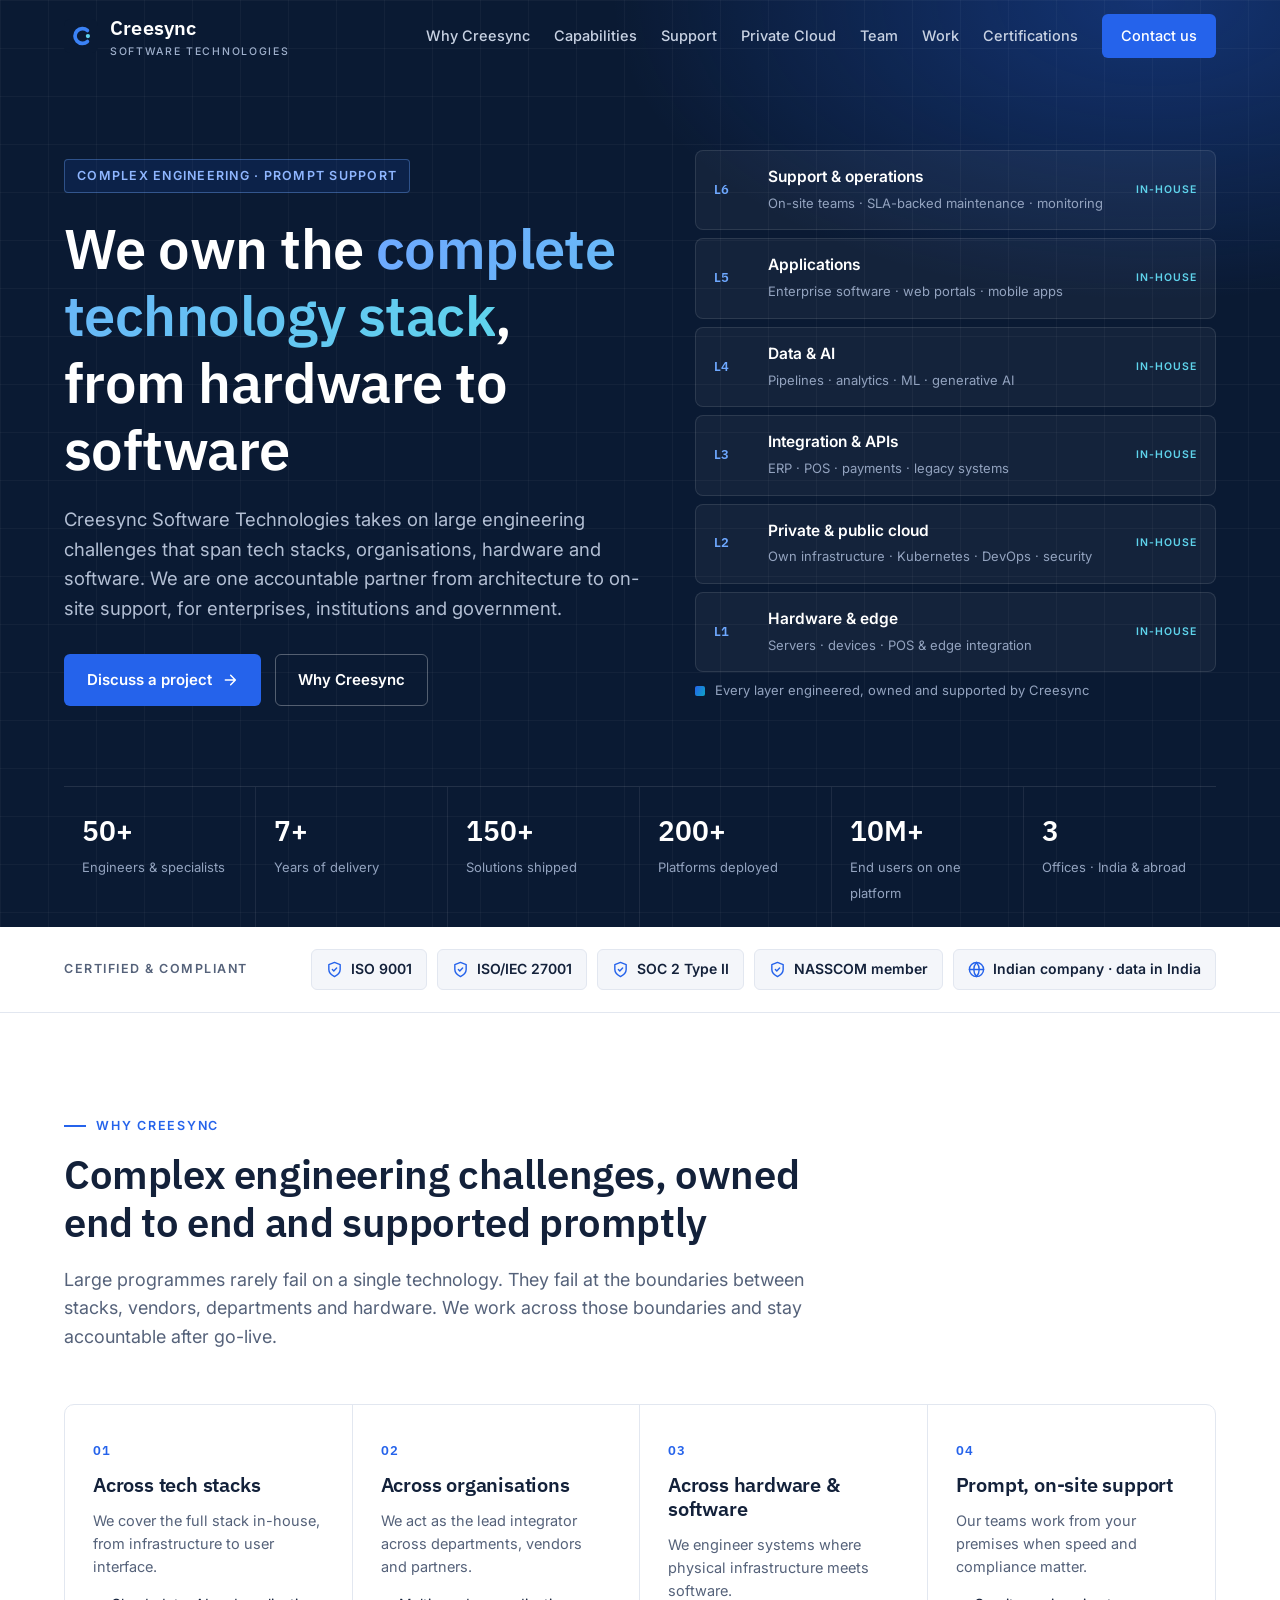
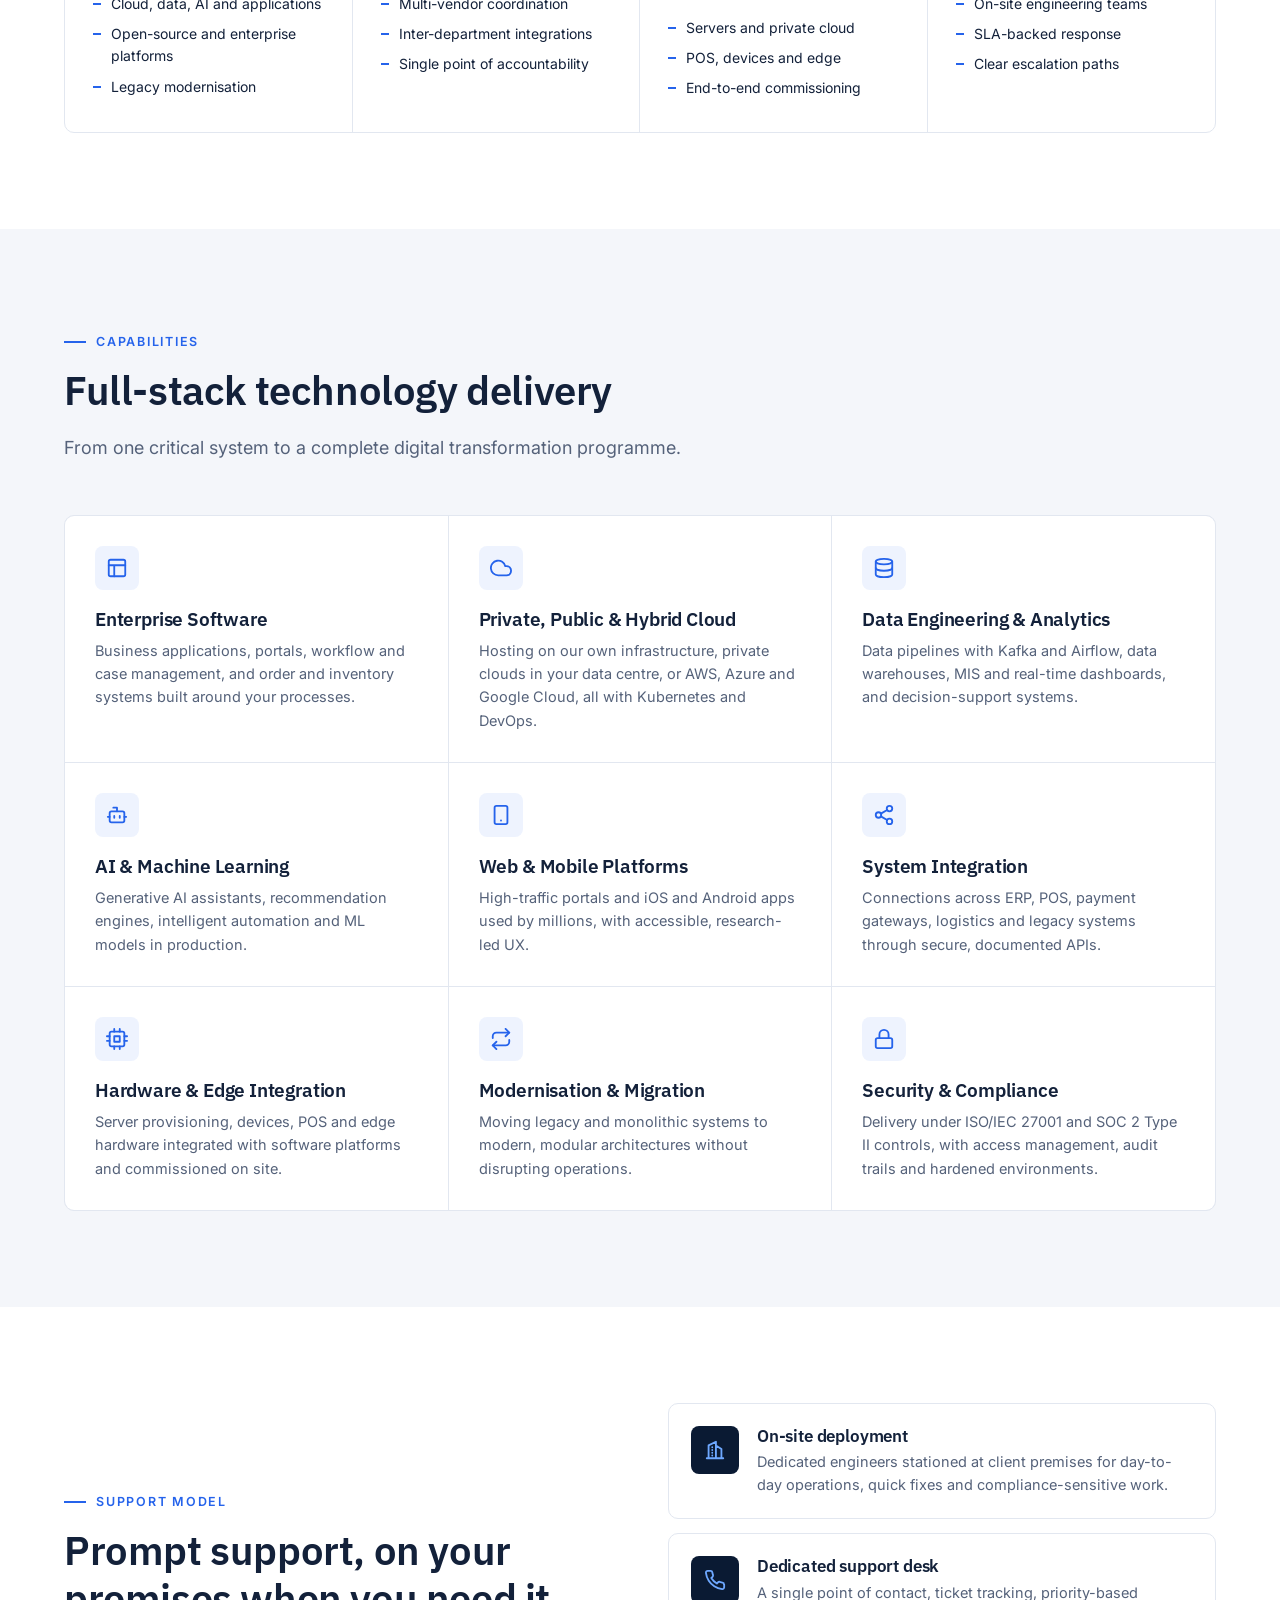
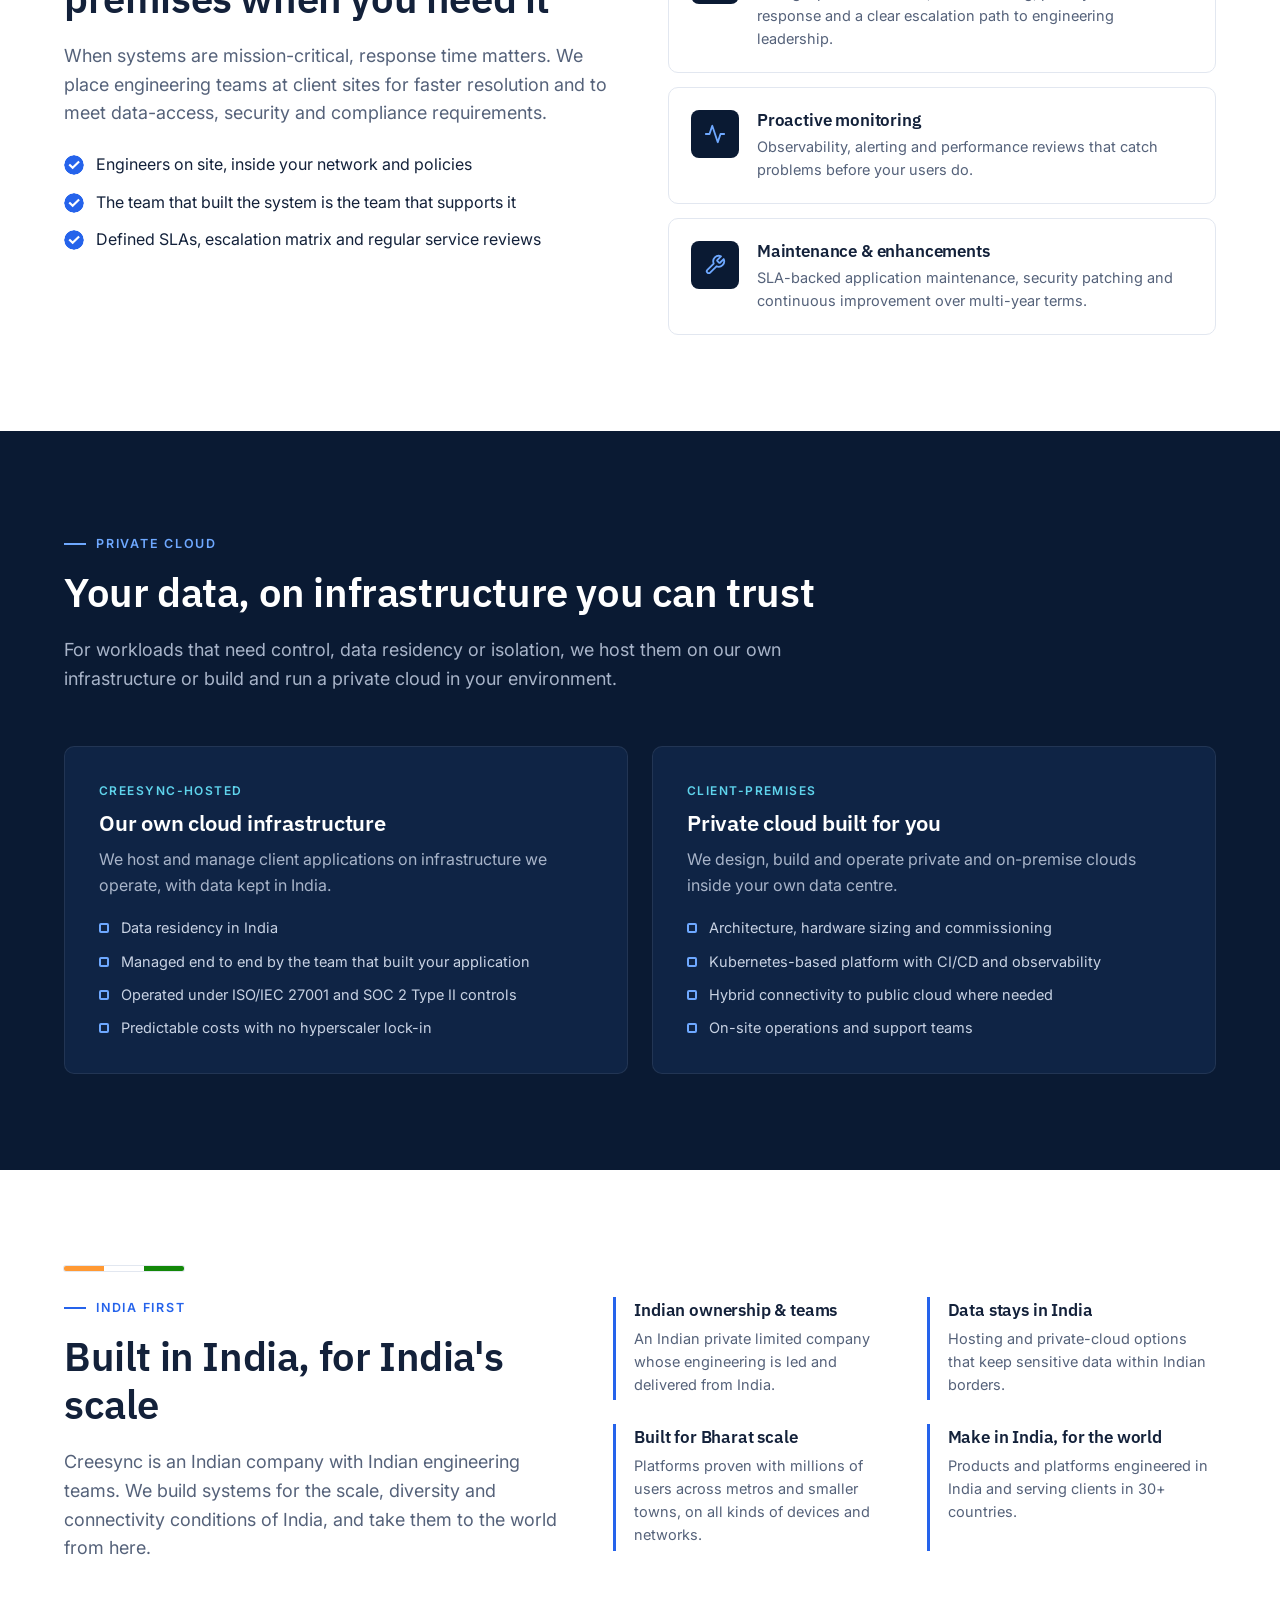
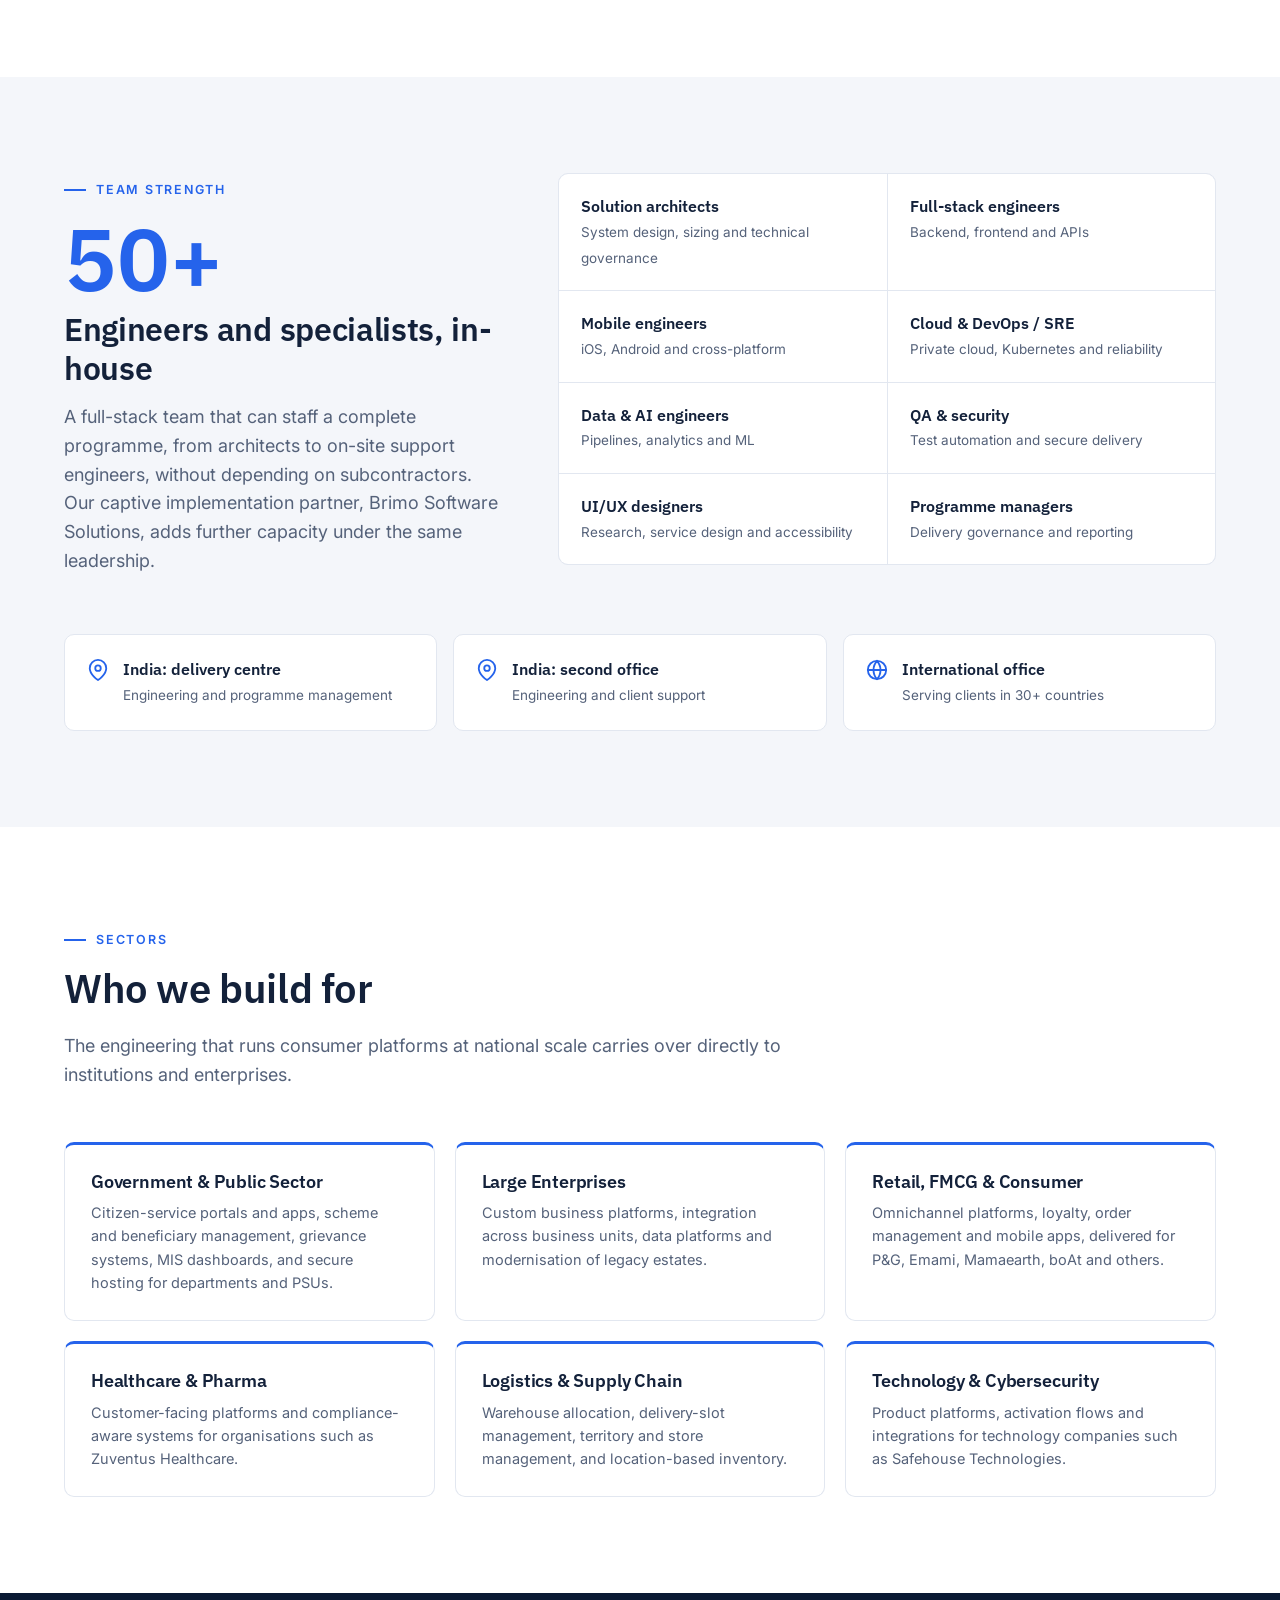
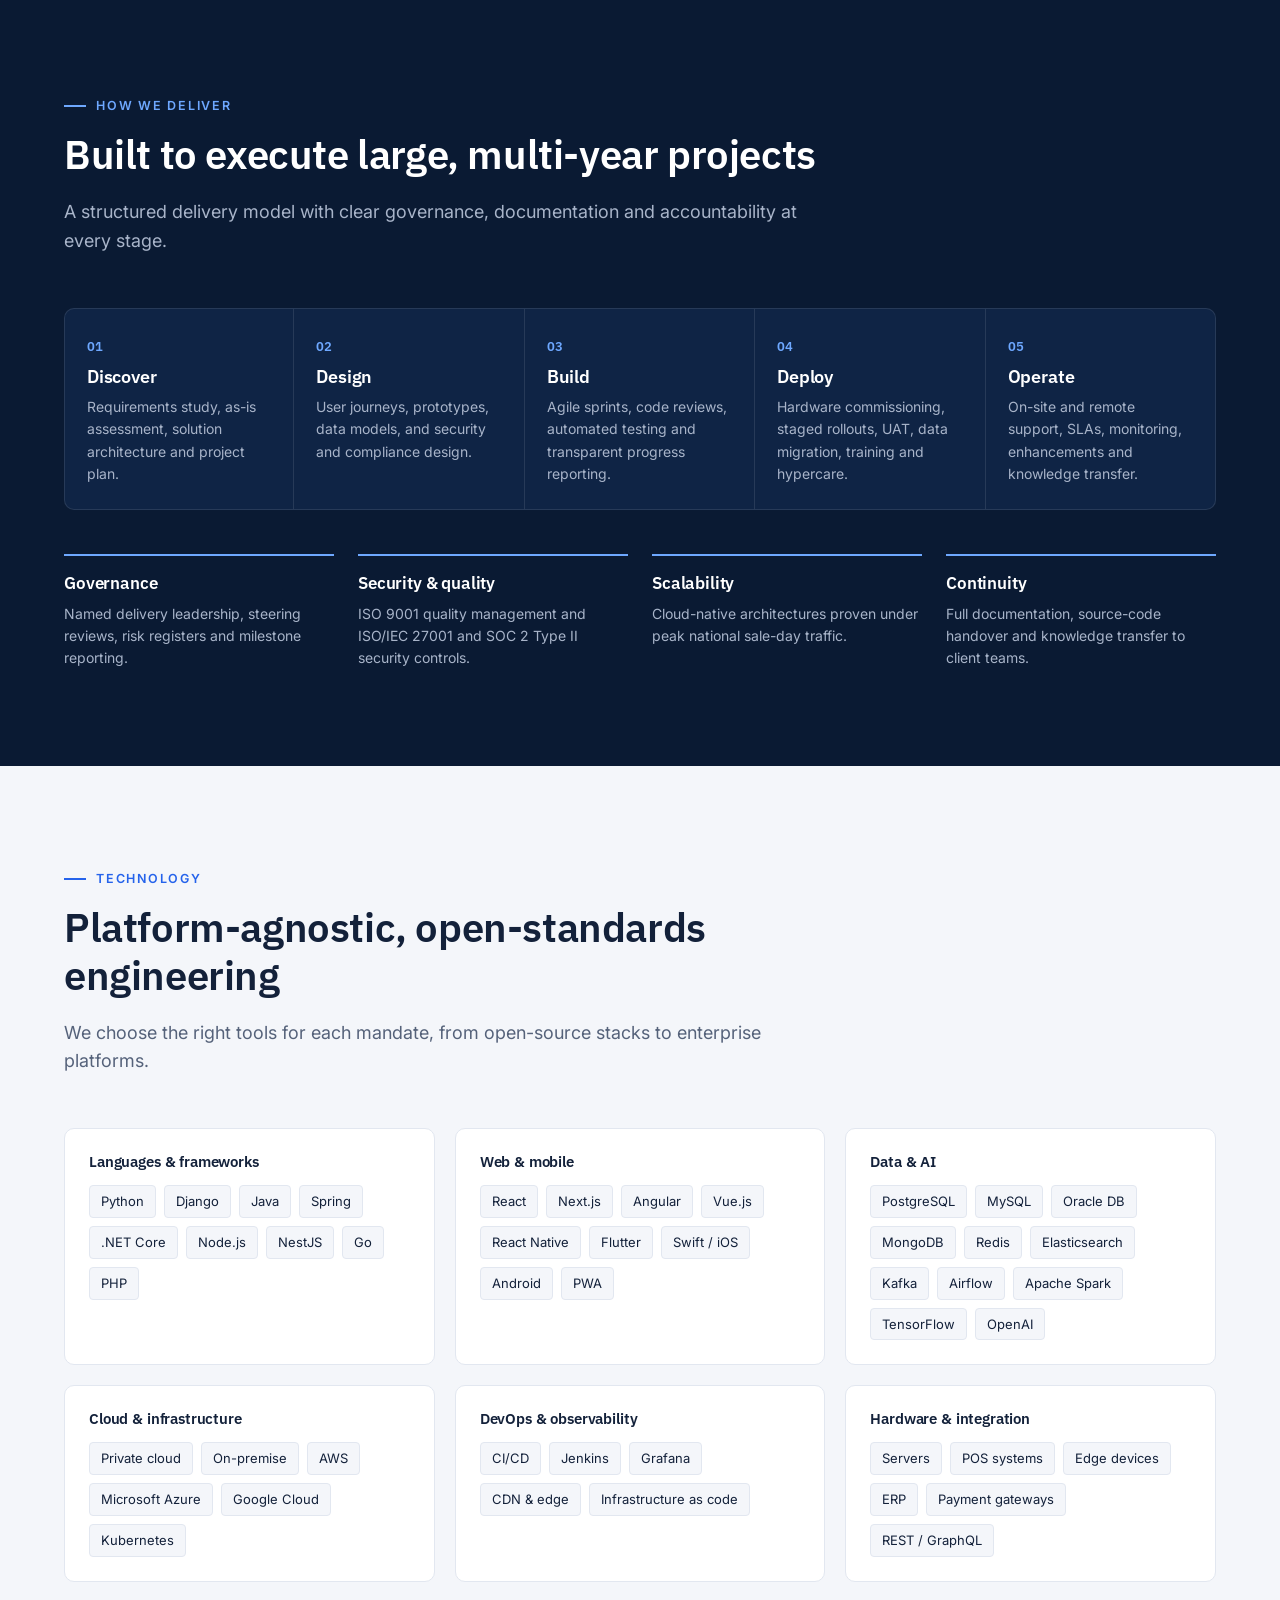
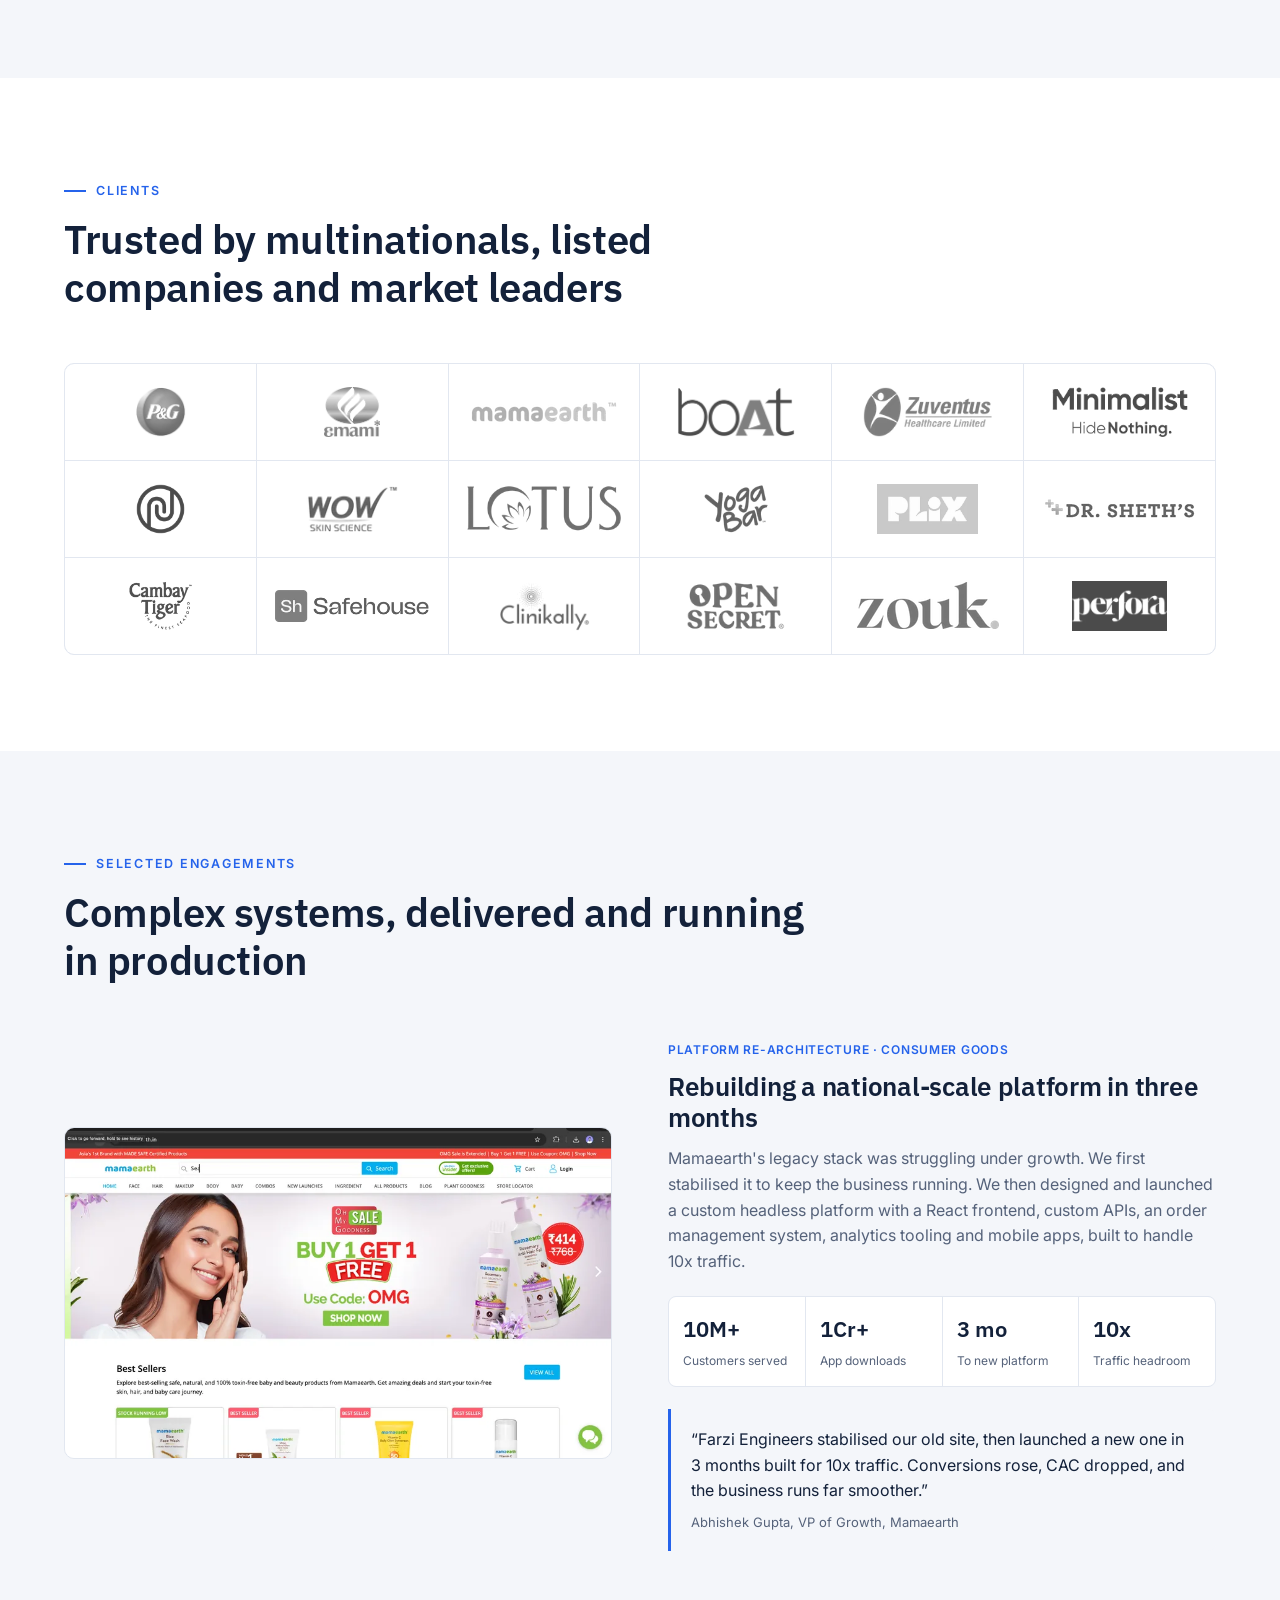
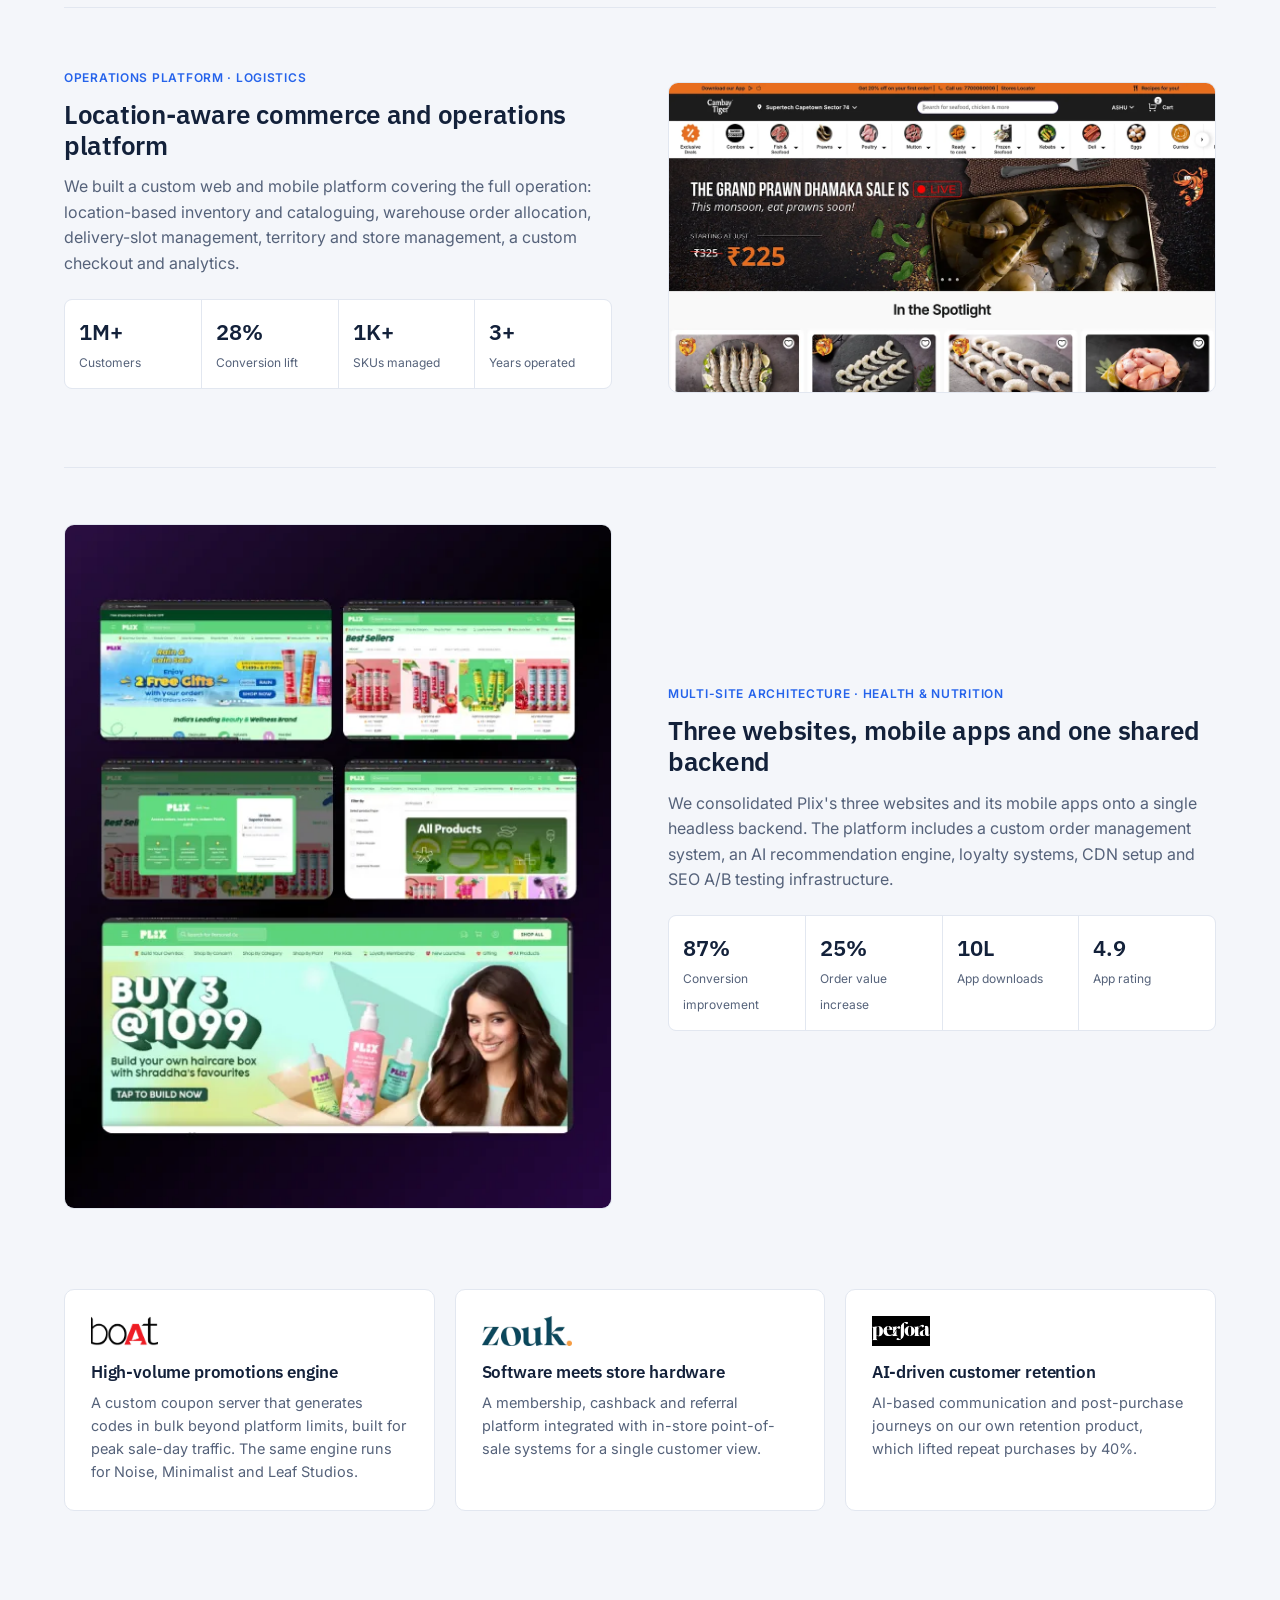
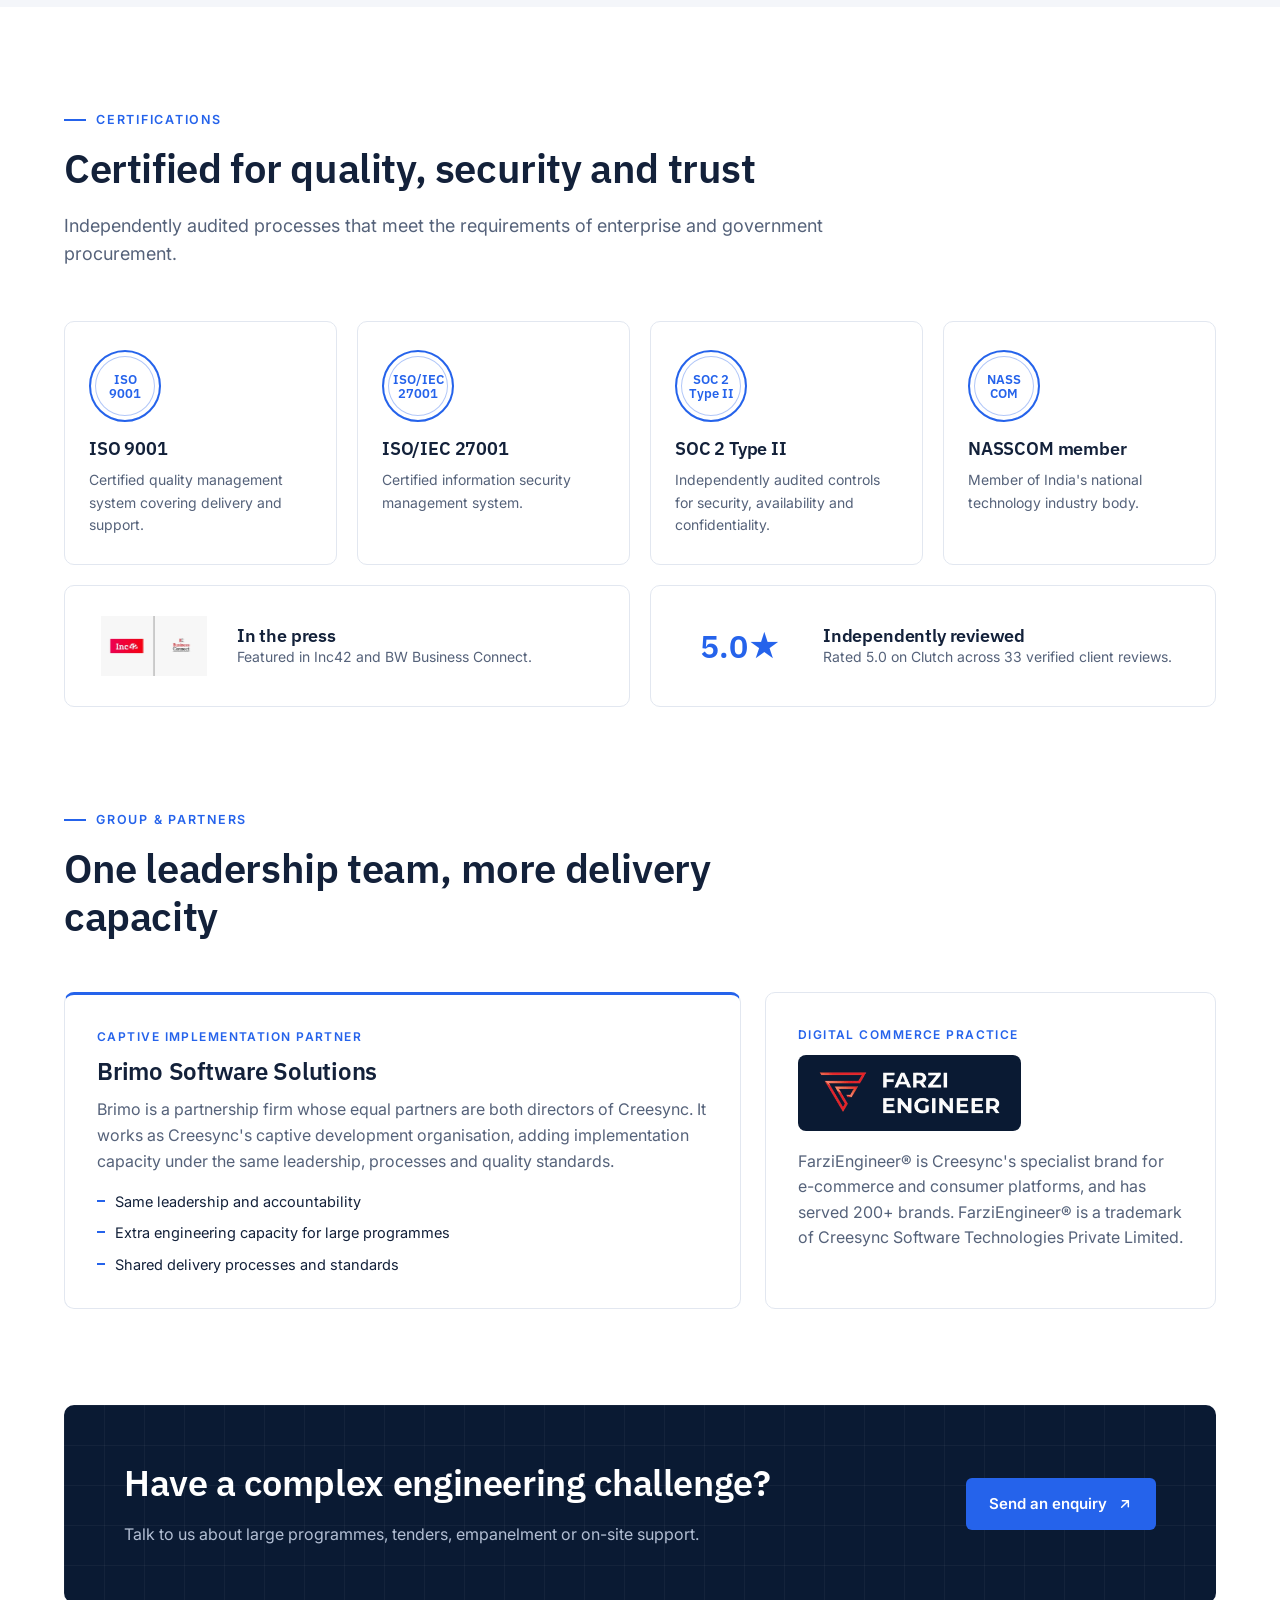
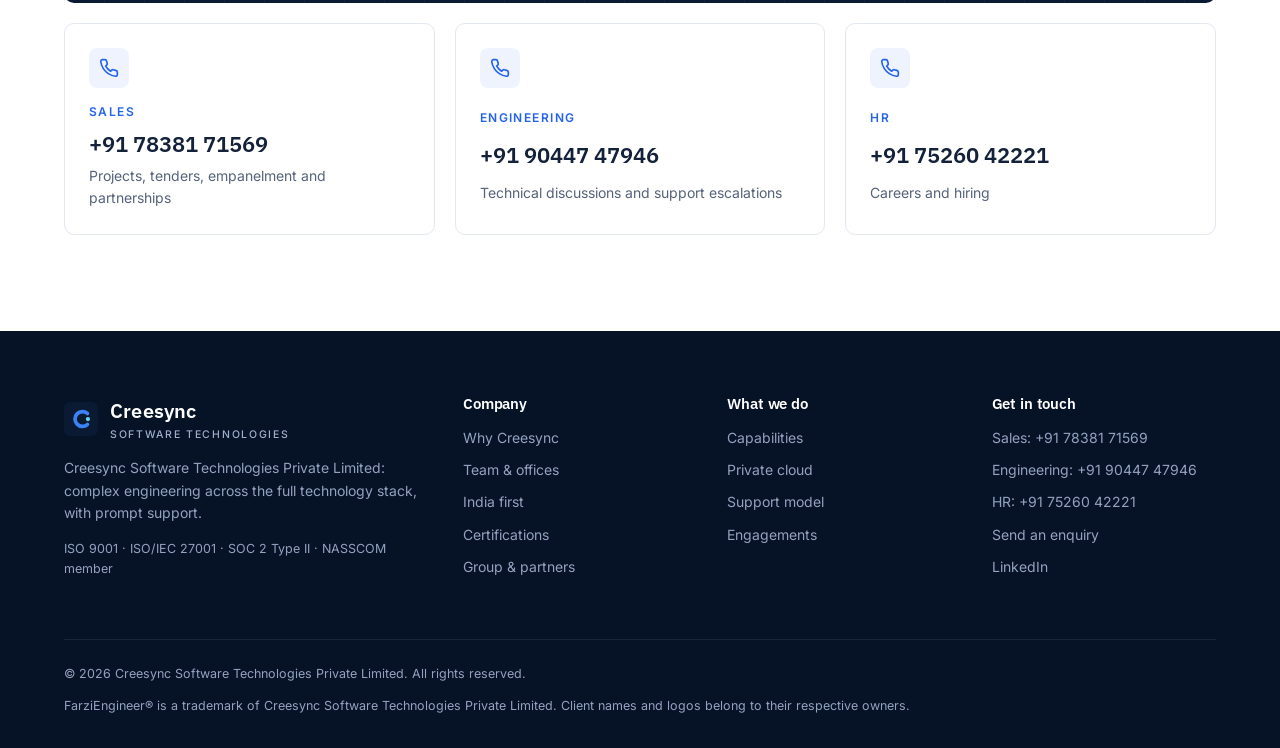
==== commit 50fb81f3: "Add contact numbers and creesync.com custom domain Co-Authored-By: Claude Opus 5.5 <noreply@anthropi" ====
--- a/index.html
+++ b/index.html
@@ -8,6 +8,8 @@
   <meta property="og:title" content="Creesync Software Technologies">
   <meta property="og:description" content="Complex engineering across the full technology stack, with prompt on-site support. ISO 9001 · ISO/IEC 27001 · SOC 2 Type II.">
   <meta property="og:type" content="website">
+  <meta property="og:url" content="https://creesync.com/">
+  <link rel="canonical" href="https://creesync.com/">
   <link rel="icon" href="assets/img/favicon.svg" type="image/svg+xml">
   <link rel="preconnect" href="https://fonts.googleapis.com">
   <link rel="preconnect" href="https://fonts.gstatic.com" crossorigin>
@@ -19,6 +21,8 @@
     "@type": "Organization",
     "name": "Creesync Software Technologies Private Limited",
     "alternateName": "Creesync",
+    "url": "https://creesync.com/",
+    "telephone": "+91-7838171569",
     "foundingDate": "2019",
     "numberOfEmployees": { "@type": "QuantitativeValue", "minValue": 50 },
     "brand": { "@type": "Brand", "name": "FarziEngineer" },
@@ -45,7 +49,7 @@
       <a href="#team">Team</a>
       <a href="#work">Work</a>
       <a href="#credentials">Certifications</a>
-      <a class="btn btn-primary" href="https://farziengineer.com/contact-us/" target="_blank" rel="noopener">Contact us</a>
+      <a class="btn btn-primary" href="#contact">Contact us</a>
     </nav>
   </div>
 </header>
@@ -531,8 +535,8 @@
     </div>
   </section>
 
-  <!-- CTA -->
-  <section class="section" style="padding-top:0">
+  <!-- Contact -->
+  <section class="section" style="padding-top:0" id="contact">
     <div class="container">
       <div class="cta reveal">
         <div>
@@ -540,8 +544,28 @@
           <p>Talk to us about large programmes, tenders, empanelment or on-site support.</p>
         </div>
         <a class="btn btn-primary" href="https://farziengineer.com/contact-us/" target="_blank" rel="noopener">
-          Contact us
+          Send an enquiry
           <svg viewBox="0 0 24 24" fill="none" stroke="currentColor" stroke-width="2.2" stroke-linecap="round" stroke-linejoin="round"><path d="M7 17 17 7M8 7h9v9"/></svg>
+        </a>
+      </div>
+      <div class="contact-grid reveal">
+        <a class="contact-card" href="tel:+917838171569">
+          <span class="ico"><svg viewBox="0 0 24 24" fill="none" stroke="currentColor" stroke-width="2" stroke-linecap="round" stroke-linejoin="round"><path d="M22 16.9v3a2 2 0 0 1-2.2 2 19.8 19.8 0 0 1-8.6-3.1 19.5 19.5 0 0 1-6-6A19.8 19.8 0 0 1 2.1 4.2 2 2 0 0 1 4.1 2h3a2 2 0 0 1 2 1.7c.1.9.4 1.8.7 2.7a2 2 0 0 1-.5 2.1L8 9.8a16 16 0 0 0 6 6l1.3-1.3a2 2 0 0 1 2.1-.4c.9.3 1.8.6 2.7.7a2 2 0 0 1 1.7 2z"/></svg></span>
+          <span class="dept">Sales</span>
+          <b>+91 78381 71569</b>
+          <span class="desc">Projects, tenders, empanelment and partnerships</span>
+        </a>
+        <a class="contact-card" href="tel:+919044747946">
+          <span class="ico"><svg viewBox="0 0 24 24" fill="none" stroke="currentColor" stroke-width="2" stroke-linecap="round" stroke-linejoin="round"><path d="M22 16.9v3a2 2 0 0 1-2.2 2 19.8 19.8 0 0 1-8.6-3.1 19.5 19.5 0 0 1-6-6A19.8 19.8 0 0 1 2.1 4.2 2 2 0 0 1 4.1 2h3a2 2 0 0 1 2 1.7c.1.9.4 1.8.7 2.7a2 2 0 0 1-.5 2.1L8 9.8a16 16 0 0 0 6 6l1.3-1.3a2 2 0 0 1 2.1-.4c.9.3 1.8.6 2.7.7a2 2 0 0 1 1.7 2z"/></svg></span>
+          <span class="dept">Engineering</span>
+          <b>+91 90447 47946</b>
+          <span class="desc">Technical discussions and support escalations</span>
+        </a>
+        <a class="contact-card" href="tel:+917526042221">
+          <span class="ico"><svg viewBox="0 0 24 24" fill="none" stroke="currentColor" stroke-width="2" stroke-linecap="round" stroke-linejoin="round"><path d="M22 16.9v3a2 2 0 0 1-2.2 2 19.8 19.8 0 0 1-8.6-3.1 19.5 19.5 0 0 1-6-6A19.8 19.8 0 0 1 2.1 4.2 2 2 0 0 1 4.1 2h3a2 2 0 0 1 2 1.7c.1.9.4 1.8.7 2.7a2 2 0 0 1-.5 2.1L8 9.8a16 16 0 0 0 6 6l1.3-1.3a2 2 0 0 1 2.1-.4c.9.3 1.8.6 2.7.7a2 2 0 0 1 1.7 2z"/></svg></span>
+          <span class="dept">HR</span>
+          <b>+91 75260 42221</b>
+          <span class="desc">Careers and hiring</span>
         </a>
       </div>
     </div>
@@ -581,7 +605,10 @@
       <div>
         <h4>Get in touch</h4>
         <ul>
-          <li><a href="https://farziengineer.com/contact-us/" target="_blank" rel="noopener">Contact us</a></li>
+          <li>Sales: <a href="tel:+917838171569">+91 78381 71569</a></li>
+          <li>Engineering: <a href="tel:+919044747946">+91 90447 47946</a></li>
+          <li>HR: <a href="tel:+917526042221">+91 75260 42221</a></li>
+          <li><a href="https://farziengineer.com/contact-us/" target="_blank" rel="noopener">Send an enquiry</a></li>
           <li><a href="https://www.linkedin.com/company/farziengineer" target="_blank" rel="noopener">LinkedIn</a></li>
         </ul>
       </div>
--- a/assets/css/style.css
+++ b/assets/css/style.css
@@ -330,3 +330,14 @@
 .group-card li::before { content: ""; position: absolute; left: 0; top: 10px; width: 8px; height: 2px; background: var(--accent); }
 .group-card .fe-dark { background: var(--navy); padding: 16px 20px; border-radius: 8px; height: 76px; width: auto; margin: 4px 0 18px; }
 @media (max-width: 960px) { .group-grid { grid-template-columns: 1fr; } }
+
+/* Contact */
+.contact-grid { display: grid; grid-template-columns: repeat(3, 1fr); gap: 20px; margin-top: 20px; }
+.contact-card { display: grid; gap: 4px; border: 1px solid var(--line); border-radius: var(--radius); padding: 24px; background: #fff; transition: border-color .2s, background .2s; }
+.contact-card:hover { border-color: var(--accent); background: #f8faff; }
+.contact-card .ico { width: 40px; height: 40px; border-radius: 8px; background: rgba(37,99,235,.08); color: var(--accent); display: grid; place-items: center; margin-bottom: 10px; }
+.contact-card .ico svg { width: 20px; height: 20px; }
+.contact-card .dept { font-size: 12px; font-weight: 600; letter-spacing: .12em; text-transform: uppercase; color: var(--accent); }
+.contact-card b { font-family: var(--display); font-size: 22px; font-weight: 600; color: var(--text); }
+.contact-card .desc { font-size: 14px; color: var(--muted); }
+@media (max-width: 960px) { .contact-grid { grid-template-columns: 1fr; } }
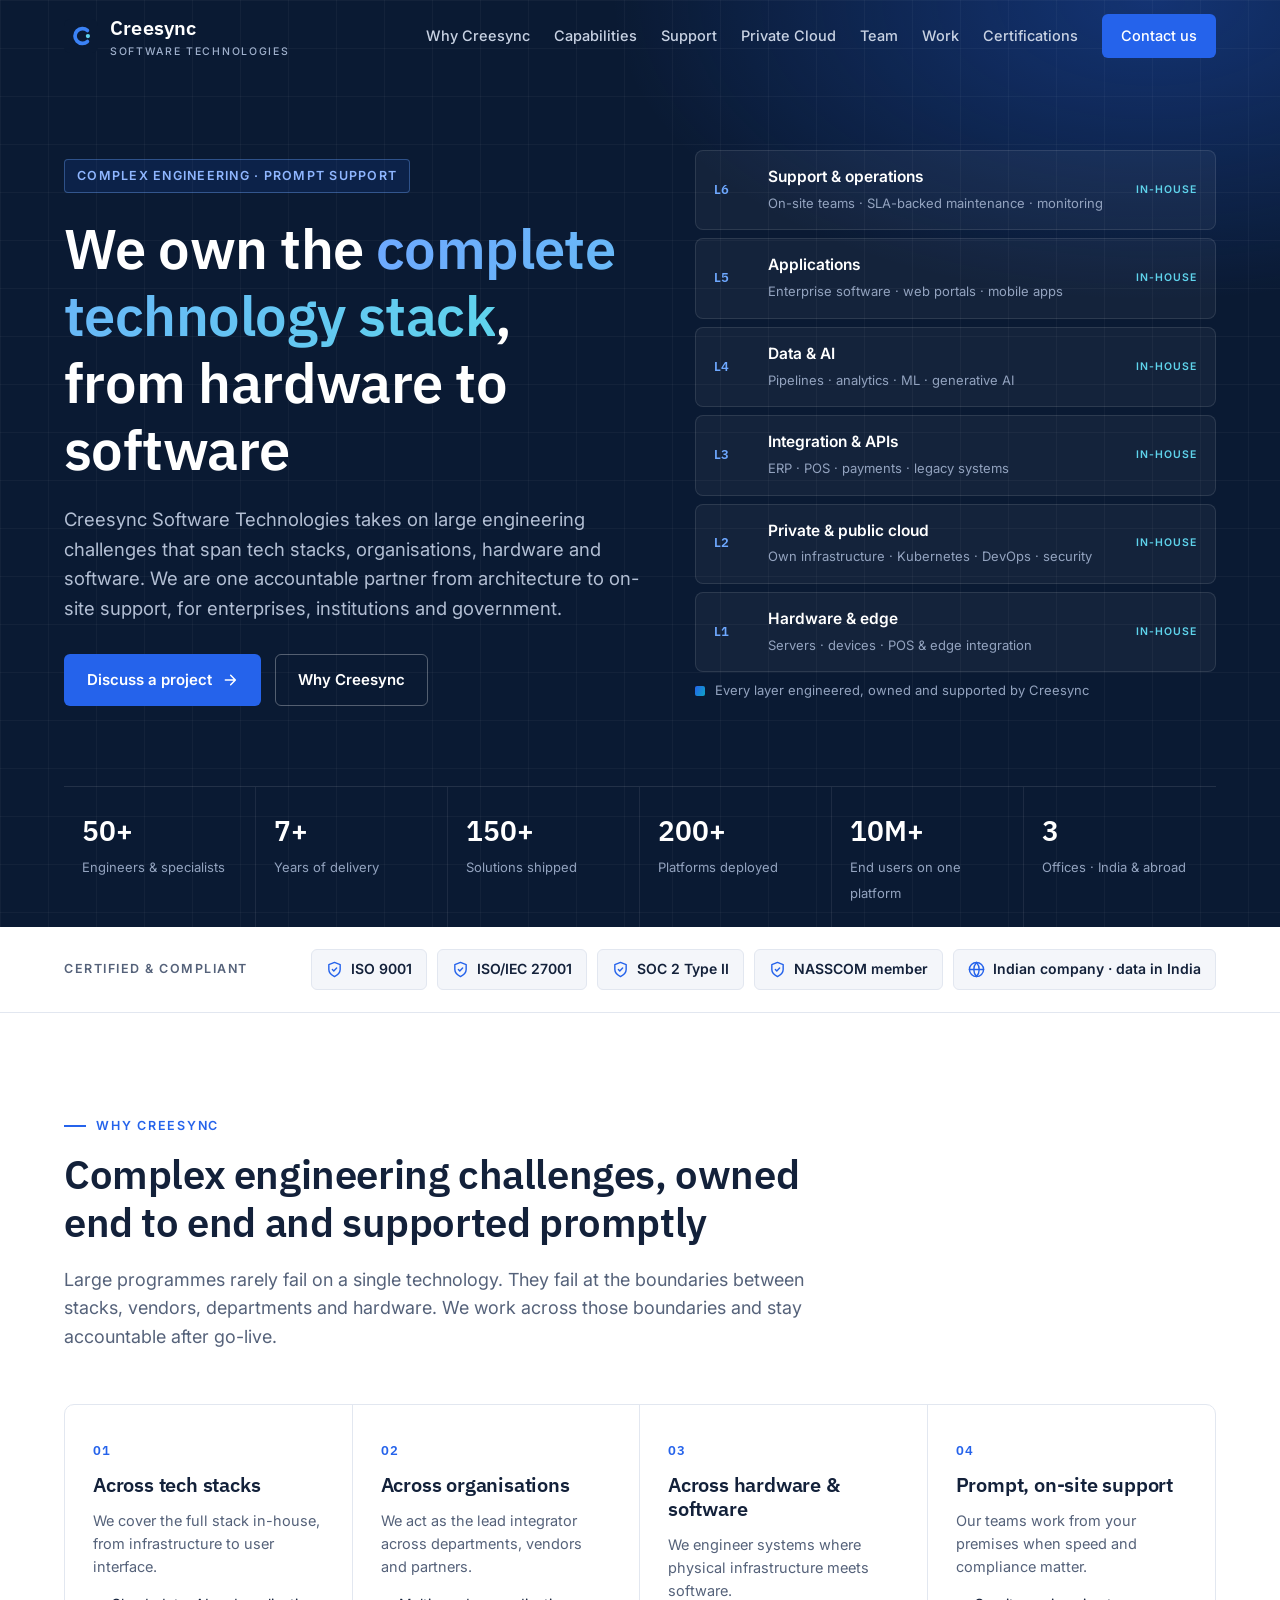
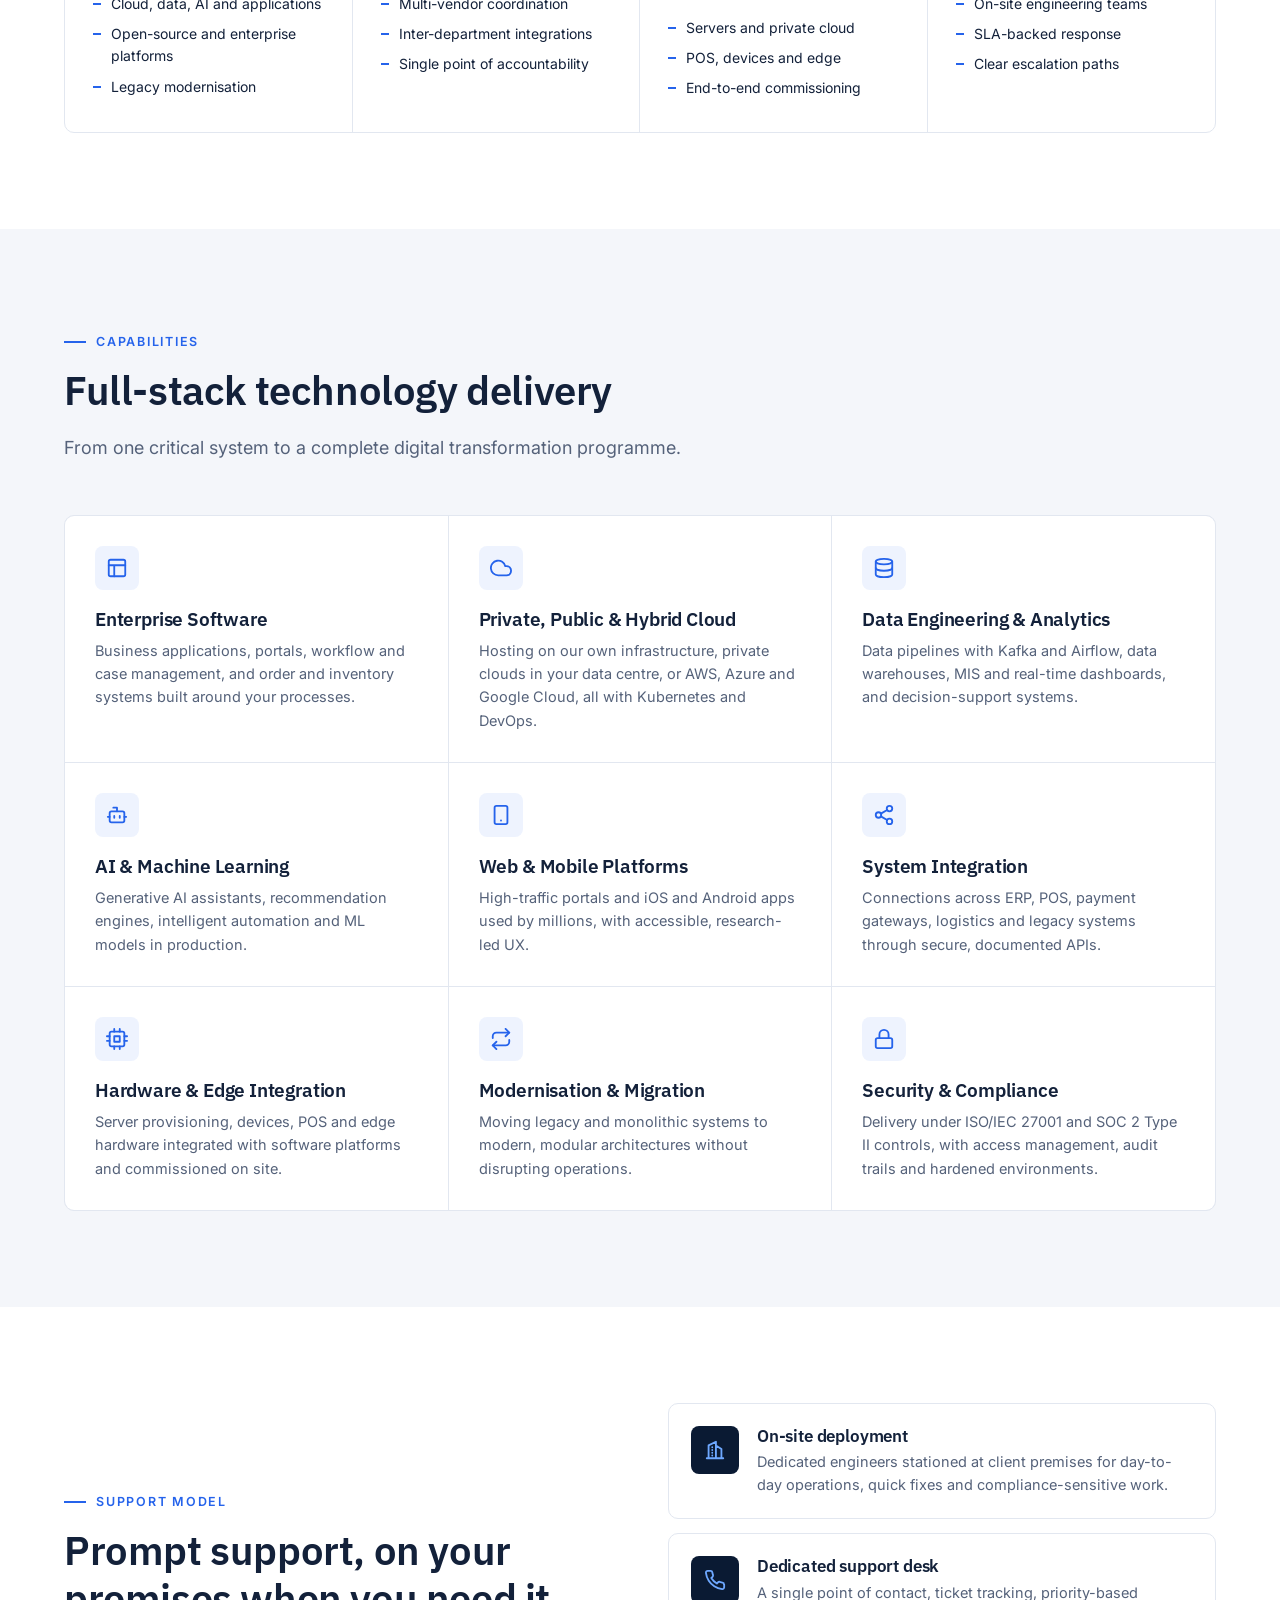
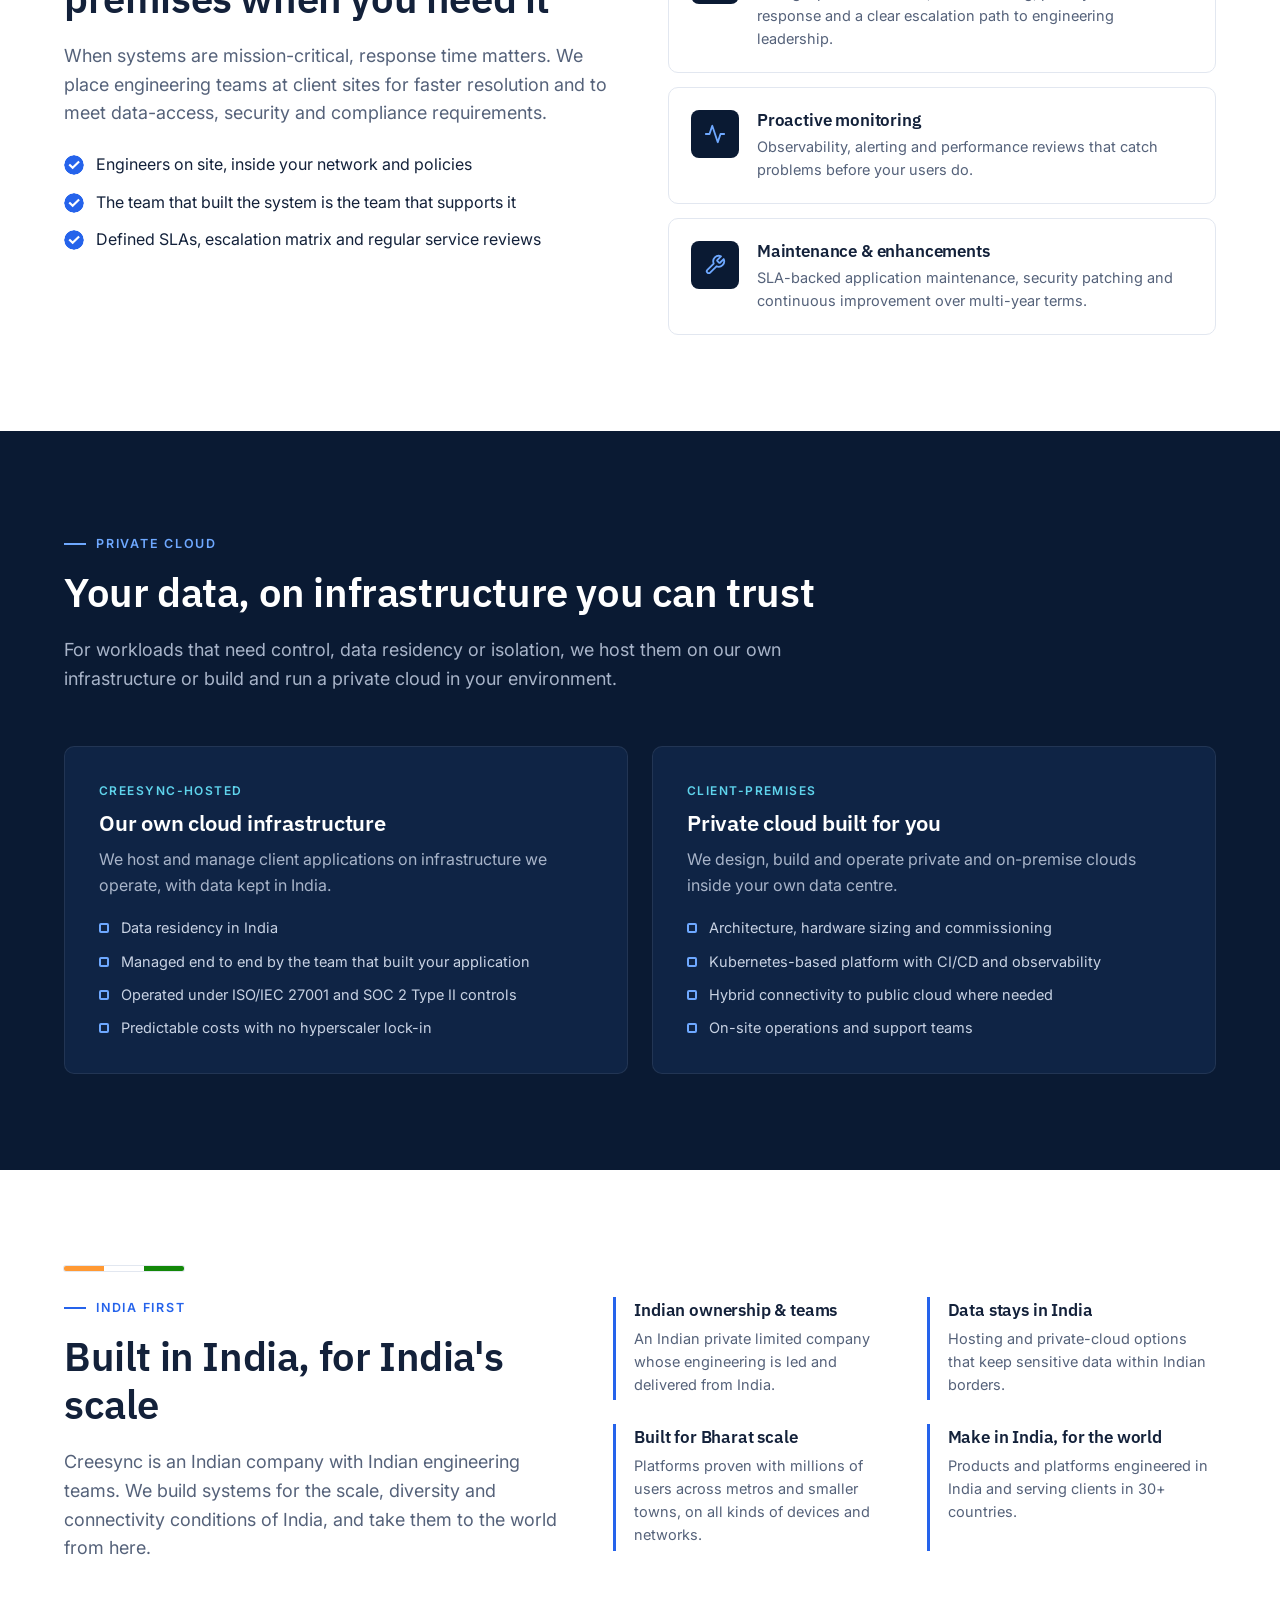
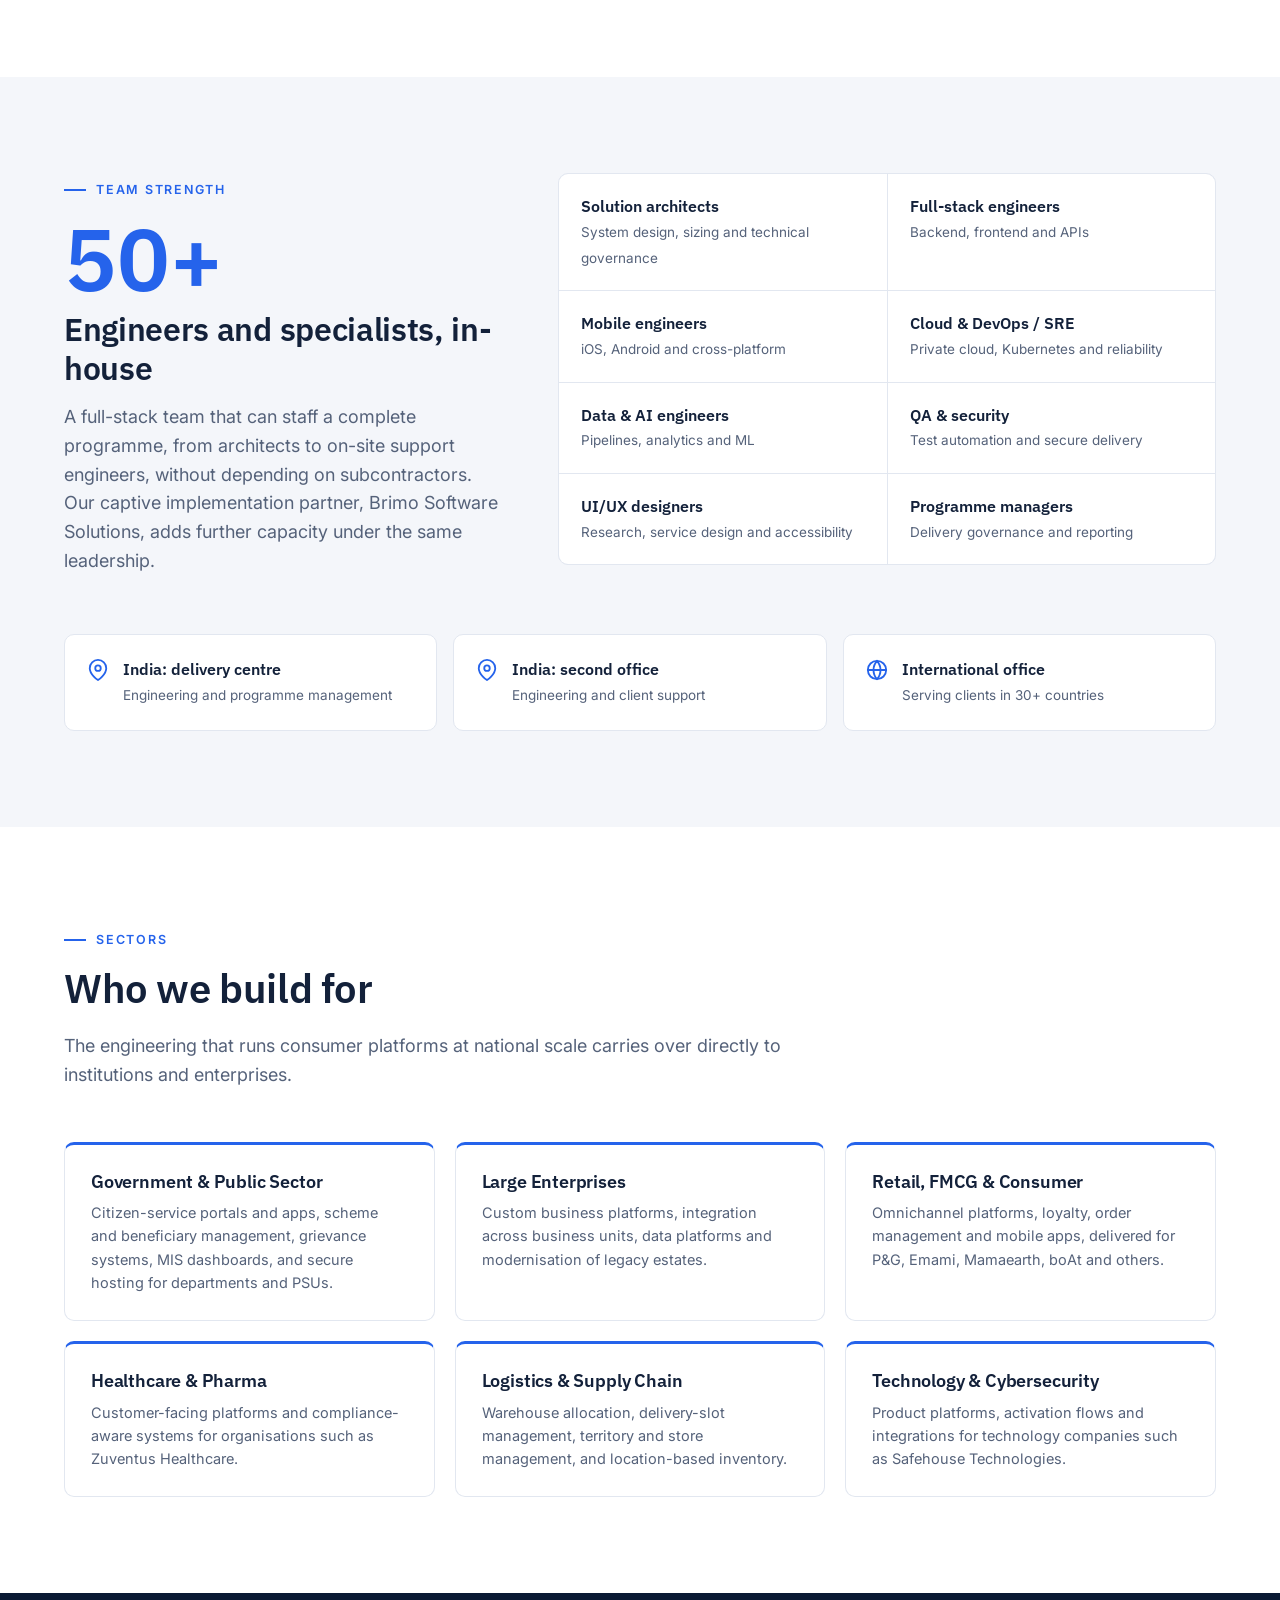
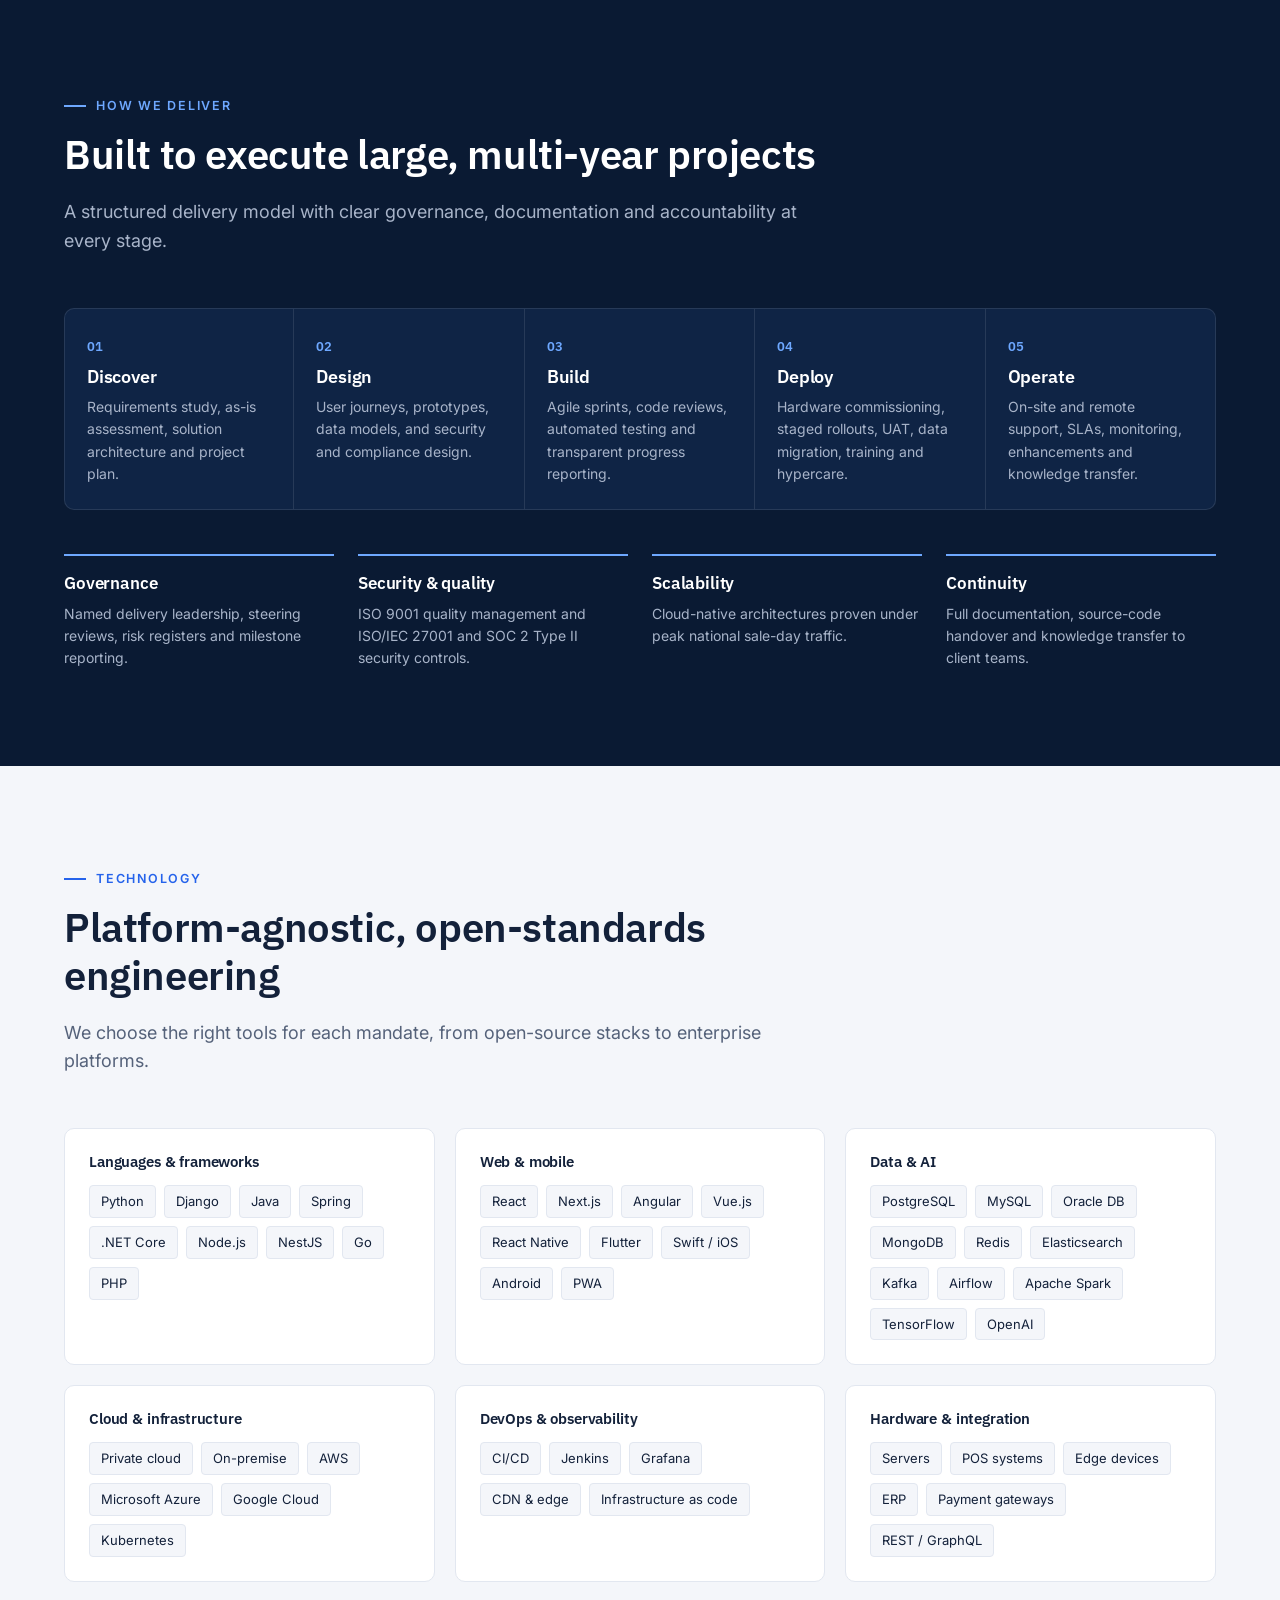
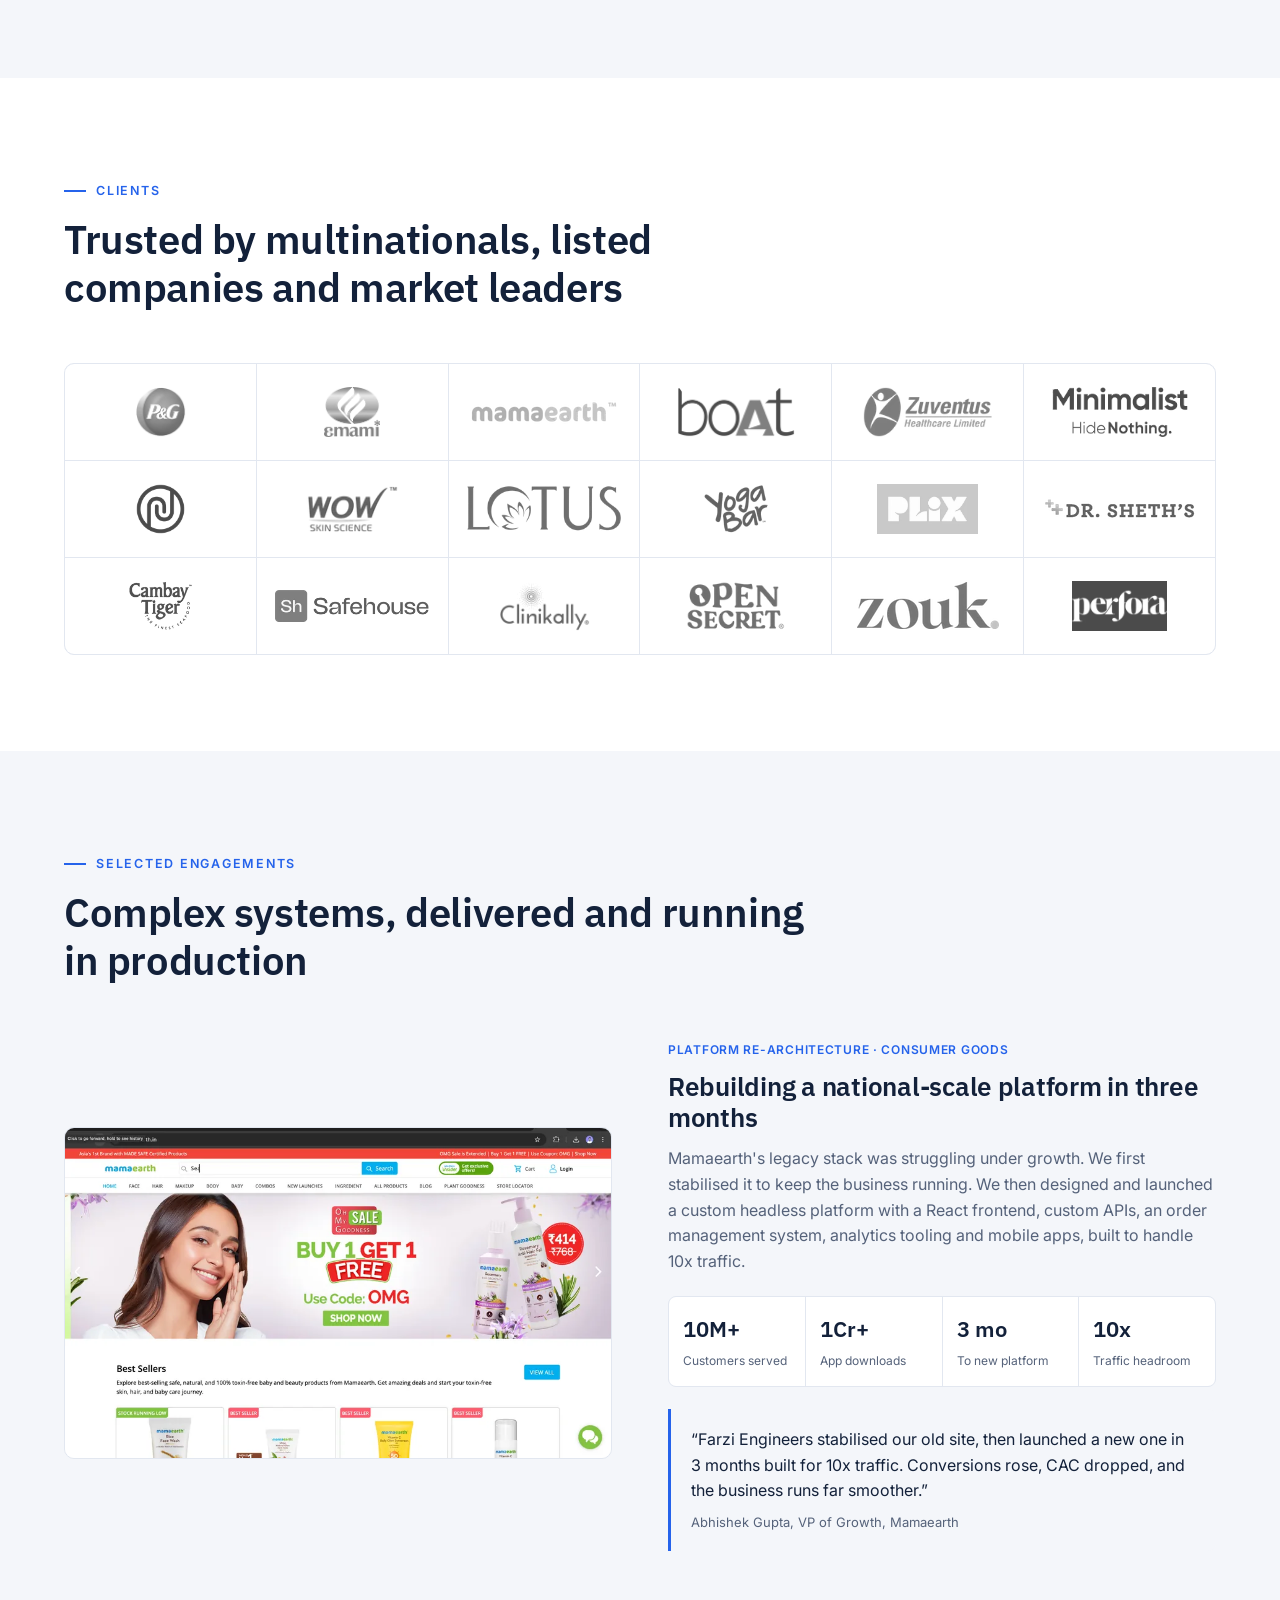
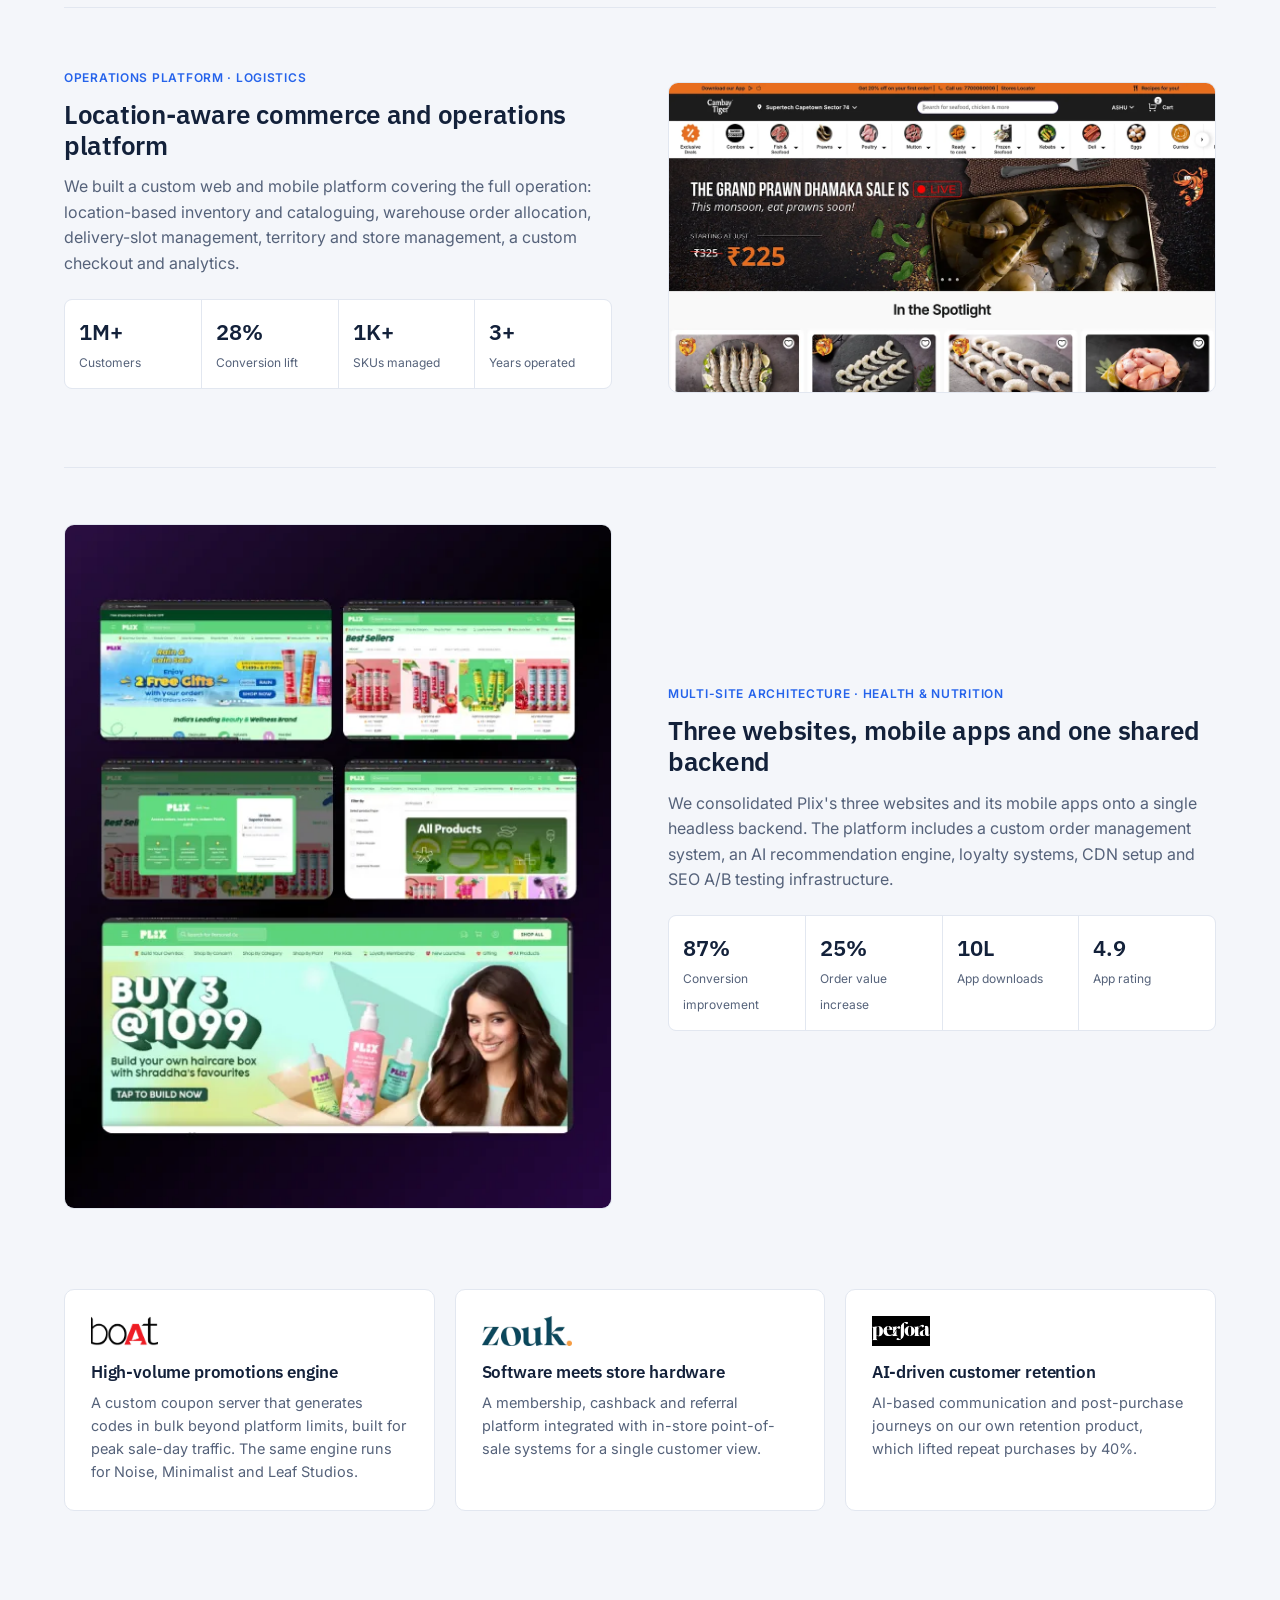
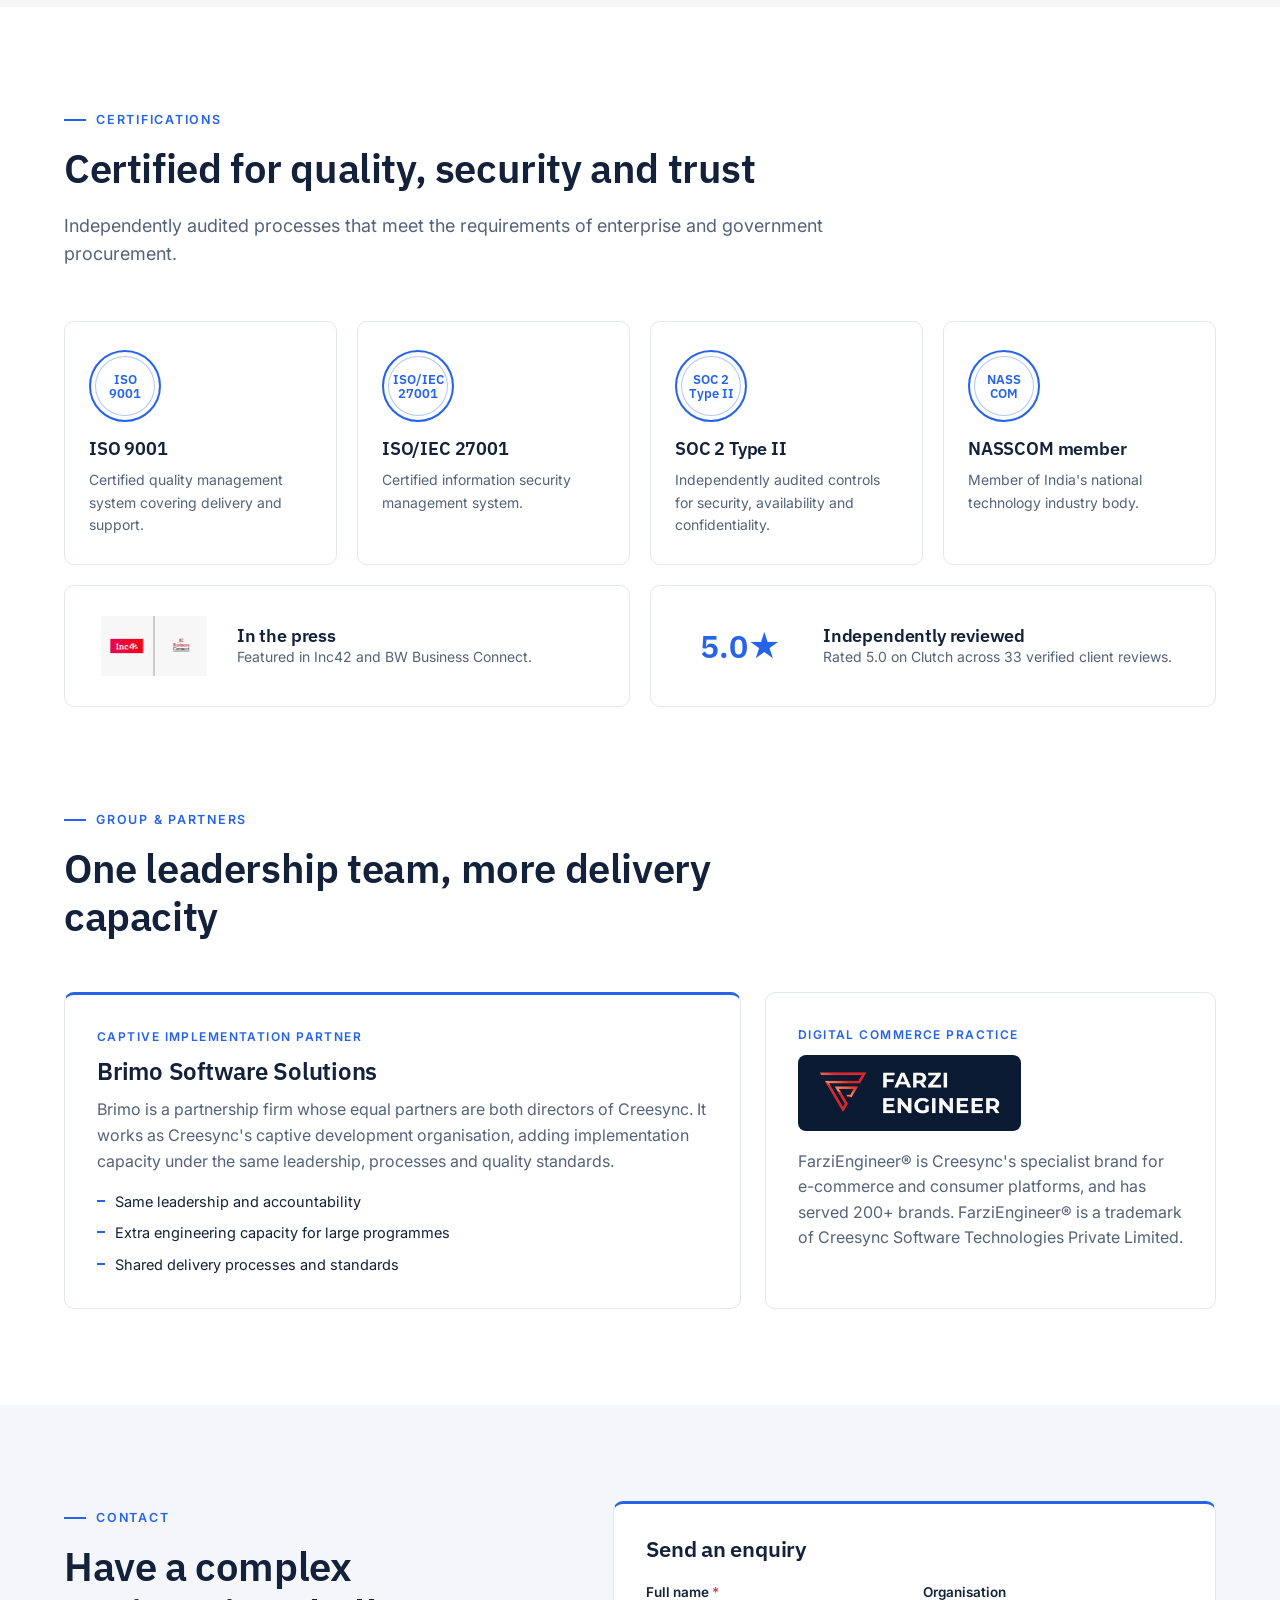
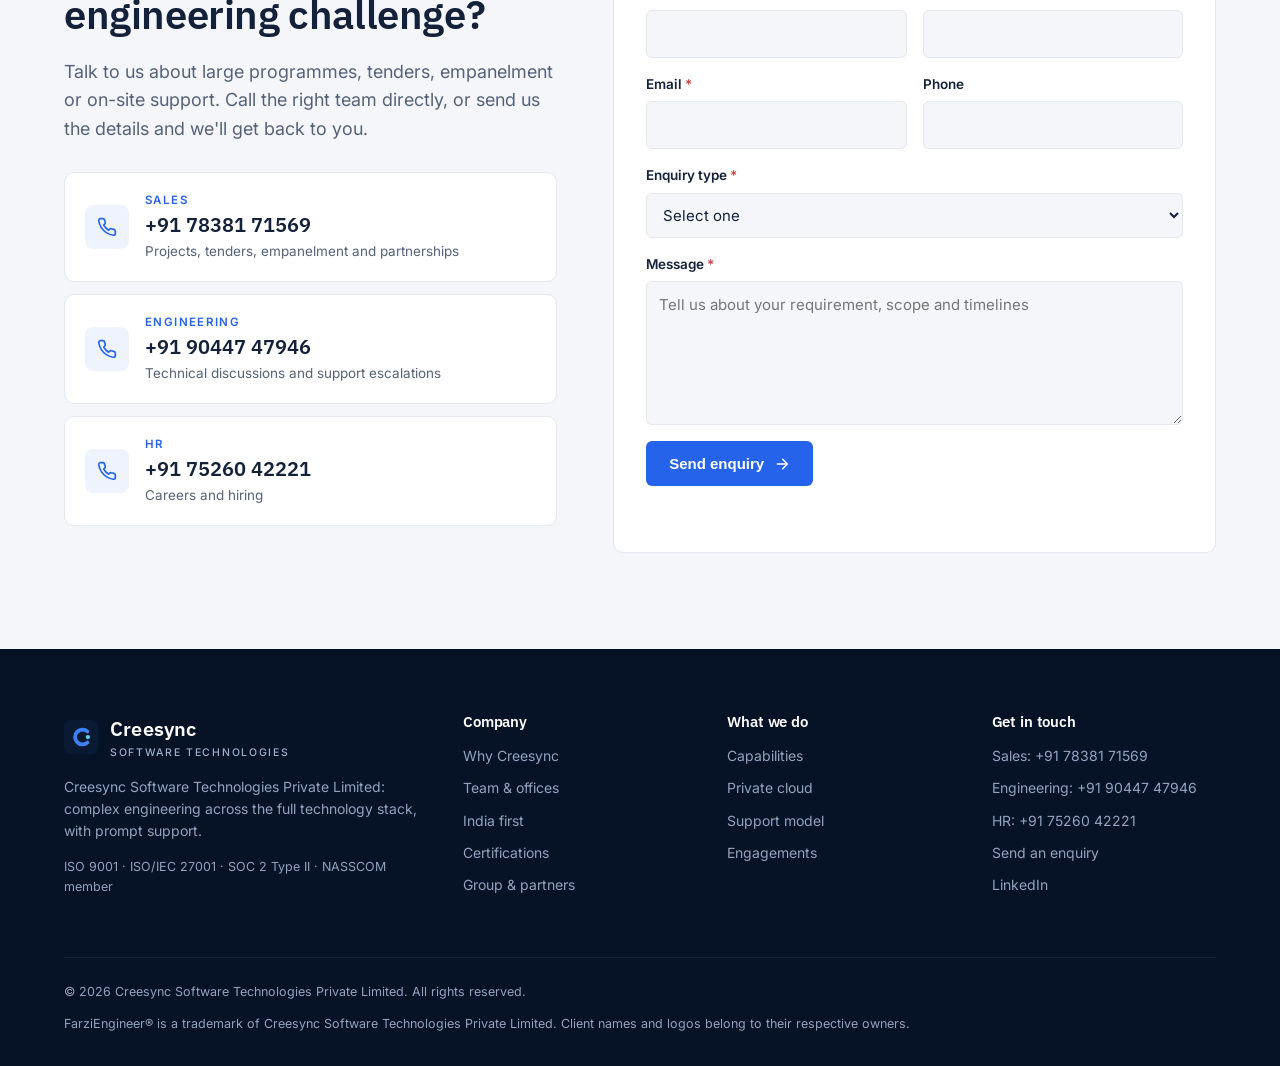
==== commit bca7f5bb: "Add Web3Forms enquiry form and in-page contact section Co-Authored-By: Claude Opus 5.5 <noreply@anth" ====
--- a/index.html
+++ b/index.html
@@ -14,7 +14,7 @@
   <link rel="preconnect" href="https://fonts.googleapis.com">
   <link rel="preconnect" href="https://fonts.gstatic.com" crossorigin>
   <link href="https://fonts.googleapis.com/css2?family=IBM+Plex+Sans:wght@500;600&family=Inter:wght@400;500;600&display=swap" rel="stylesheet">
-  <link rel="stylesheet" href="assets/css/style.css">
+  <link rel="stylesheet" href="assets/css/style.css?v=6">
   <script type="application/ld+json">
   {
     "@context": "https://schema.org",
@@ -65,7 +65,7 @@
           <h1>We own the <span class="grad">complete technology stack</span>, from hardware to software</h1>
           <p class="lead">Creesync Software Technologies takes on large engineering challenges that span tech stacks, organisations, hardware and software. We are one accountable partner from architecture to on-site support, for enterprises, institutions and government.</p>
           <div class="hero-cta">
-            <a class="btn btn-primary" href="https://farziengineer.com/contact-us/" target="_blank" rel="noopener">
+            <a class="btn btn-primary" href="#contact">
               Discuss a project
               <svg viewBox="0 0 24 24" fill="none" stroke="currentColor" stroke-width="2.2" stroke-linecap="round" stroke-linejoin="round"><path d="M5 12h14M13 5l7 7-7 7"/></svg>
             </a>
@@ -501,7 +501,7 @@
         <div class="cred reveal"><div class="seal">SOC 2<br>Type II</div><h3>SOC 2 Type II</h3><p>Independently audited controls for security, availability and confidentiality.</p></div>
         <div class="cred reveal"><div class="seal">NASS<br>COM</div><h3>NASSCOM member</h3><p>Member of India's national technology industry body.</p></div>
       </div>
-      <div class="recog" style="grid-template-columns:1fr 1fr">
+      <div class="recog two">
         <div class="cred reveal"><div class="imgbox"><img src="assets/img/logos/press.webp" alt="Inc42 and BW Business Connect" loading="lazy"></div><div><h3>In the press</h3><p>Featured in Inc42 and BW Business Connect.</p></div></div>
         <div class="cred reveal"><div class="imgbox"><span class="big-num">5.0★</span></div><div><h3>Independently reviewed</h3><p>Rated 5.0 on Clutch across 33 verified client reviews.</p></div></div>
       </div>
@@ -536,38 +536,60 @@
   </section>
 
   <!-- Contact -->
-  <section class="section" style="padding-top:0" id="contact">
-    <div class="container">
-      <div class="cta reveal">
-        <div>
-          <h2>Have a complex engineering challenge?</h2>
-          <p>Talk to us about large programmes, tenders, empanelment or on-site support.</p>
-        </div>
-        <a class="btn btn-primary" href="https://farziengineer.com/contact-us/" target="_blank" rel="noopener">
-          Send an enquiry
-          <svg viewBox="0 0 24 24" fill="none" stroke="currentColor" stroke-width="2.2" stroke-linecap="round" stroke-linejoin="round"><path d="M7 17 17 7M8 7h9v9"/></svg>
-        </a>
-      </div>
-      <div class="contact-grid reveal">
-        <a class="contact-card" href="tel:+917838171569">
-          <span class="ico"><svg viewBox="0 0 24 24" fill="none" stroke="currentColor" stroke-width="2" stroke-linecap="round" stroke-linejoin="round"><path d="M22 16.9v3a2 2 0 0 1-2.2 2 19.8 19.8 0 0 1-8.6-3.1 19.5 19.5 0 0 1-6-6A19.8 19.8 0 0 1 2.1 4.2 2 2 0 0 1 4.1 2h3a2 2 0 0 1 2 1.7c.1.9.4 1.8.7 2.7a2 2 0 0 1-.5 2.1L8 9.8a16 16 0 0 0 6 6l1.3-1.3a2 2 0 0 1 2.1-.4c.9.3 1.8.6 2.7.7a2 2 0 0 1 1.7 2z"/></svg></span>
-          <span class="dept">Sales</span>
-          <b>+91 78381 71569</b>
-          <span class="desc">Projects, tenders, empanelment and partnerships</span>
-        </a>
-        <a class="contact-card" href="tel:+919044747946">
-          <span class="ico"><svg viewBox="0 0 24 24" fill="none" stroke="currentColor" stroke-width="2" stroke-linecap="round" stroke-linejoin="round"><path d="M22 16.9v3a2 2 0 0 1-2.2 2 19.8 19.8 0 0 1-8.6-3.1 19.5 19.5 0 0 1-6-6A19.8 19.8 0 0 1 2.1 4.2 2 2 0 0 1 4.1 2h3a2 2 0 0 1 2 1.7c.1.9.4 1.8.7 2.7a2 2 0 0 1-.5 2.1L8 9.8a16 16 0 0 0 6 6l1.3-1.3a2 2 0 0 1 2.1-.4c.9.3 1.8.6 2.7.7a2 2 0 0 1 1.7 2z"/></svg></span>
-          <span class="dept">Engineering</span>
-          <b>+91 90447 47946</b>
-          <span class="desc">Technical discussions and support escalations</span>
-        </a>
-        <a class="contact-card" href="tel:+917526042221">
-          <span class="ico"><svg viewBox="0 0 24 24" fill="none" stroke="currentColor" stroke-width="2" stroke-linecap="round" stroke-linejoin="round"><path d="M22 16.9v3a2 2 0 0 1-2.2 2 19.8 19.8 0 0 1-8.6-3.1 19.5 19.5 0 0 1-6-6A19.8 19.8 0 0 1 2.1 4.2 2 2 0 0 1 4.1 2h3a2 2 0 0 1 2 1.7c.1.9.4 1.8.7 2.7a2 2 0 0 1-.5 2.1L8 9.8a16 16 0 0 0 6 6l1.3-1.3a2 2 0 0 1 2.1-.4c.9.3 1.8.6 2.7.7a2 2 0 0 1 1.7 2z"/></svg></span>
-          <span class="dept">HR</span>
-          <b>+91 75260 42221</b>
-          <span class="desc">Careers and hiring</span>
-        </a>
-      </div>
+  <section class="section soft" id="contact">
+    <div class="container contact-wrap">
+      <div class="reveal">
+        <span class="eyebrow">Contact</span>
+        <h2 style="font-size:clamp(28px,3.6vw,40px)">Have a complex engineering challenge?</h2>
+        <p class="lead">Talk to us about large programmes, tenders, empanelment or on-site support. Call the right team directly, or send us the details and we'll get back to you.</p>
+        <div class="contact-list">
+          <a class="contact-card" href="tel:+917838171569">
+            <span class="ico"><svg viewBox="0 0 24 24" fill="none" stroke="currentColor" stroke-width="2" stroke-linecap="round" stroke-linejoin="round"><path d="M22 16.9v3a2 2 0 0 1-2.2 2 19.8 19.8 0 0 1-8.6-3.1 19.5 19.5 0 0 1-6-6A19.8 19.8 0 0 1 2.1 4.2 2 2 0 0 1 4.1 2h3a2 2 0 0 1 2 1.7c.1.9.4 1.8.7 2.7a2 2 0 0 1-.5 2.1L8 9.8a16 16 0 0 0 6 6l1.3-1.3a2 2 0 0 1 2.1-.4c.9.3 1.8.6 2.7.7a2 2 0 0 1 1.7 2z"/></svg></span>
+            <span><span class="dept">Sales</span><b>+91 78381 71569</b><span class="desc">Projects, tenders, empanelment and partnerships</span></span>
+          </a>
+          <a class="contact-card" href="tel:+919044747946">
+            <span class="ico"><svg viewBox="0 0 24 24" fill="none" stroke="currentColor" stroke-width="2" stroke-linecap="round" stroke-linejoin="round"><path d="M22 16.9v3a2 2 0 0 1-2.2 2 19.8 19.8 0 0 1-8.6-3.1 19.5 19.5 0 0 1-6-6A19.8 19.8 0 0 1 2.1 4.2 2 2 0 0 1 4.1 2h3a2 2 0 0 1 2 1.7c.1.9.4 1.8.7 2.7a2 2 0 0 1-.5 2.1L8 9.8a16 16 0 0 0 6 6l1.3-1.3a2 2 0 0 1 2.1-.4c.9.3 1.8.6 2.7.7a2 2 0 0 1 1.7 2z"/></svg></span>
+            <span><span class="dept">Engineering</span><b>+91 90447 47946</b><span class="desc">Technical discussions and support escalations</span></span>
+          </a>
+          <a class="contact-card" href="tel:+917526042221">
+            <span class="ico"><svg viewBox="0 0 24 24" fill="none" stroke="currentColor" stroke-width="2" stroke-linecap="round" stroke-linejoin="round"><path d="M22 16.9v3a2 2 0 0 1-2.2 2 19.8 19.8 0 0 1-8.6-3.1 19.5 19.5 0 0 1-6-6A19.8 19.8 0 0 1 2.1 4.2 2 2 0 0 1 4.1 2h3a2 2 0 0 1 2 1.7c.1.9.4 1.8.7 2.7a2 2 0 0 1-.5 2.1L8 9.8a16 16 0 0 0 6 6l1.3-1.3a2 2 0 0 1 2.1-.4c.9.3 1.8.6 2.7.7a2 2 0 0 1 1.7 2z"/></svg></span>
+            <span><span class="dept">HR</span><b>+91 75260 42221</b><span class="desc">Careers and hiring</span></span>
+          </a>
+        </div>
+      </div>
+
+      <form class="enquiry reveal" id="enquiry-form" action="https://api.web3forms.com/submit" method="POST" novalidate>
+        <h3>Send an enquiry</h3>
+        <input type="hidden" name="access_key" value="YOUR_WEB3FORMS_ACCESS_KEY">
+        <input type="hidden" name="subject" value="New enquiry from creesync.com">
+        <input type="hidden" name="from_name" value="Creesync website">
+        <input type="checkbox" name="botcheck" class="hp" tabindex="-1" autocomplete="off" aria-hidden="true">
+
+        <div class="field-row">
+          <label><span class="lbl">Full name<em>*</em></span><input type="text" name="name" required autocomplete="name"></label>
+          <label><span class="lbl">Organisation</span><input type="text" name="organisation" autocomplete="organization"></label>
+        </div>
+        <div class="field-row">
+          <label><span class="lbl">Email<em>*</em></span><input type="email" name="email" required autocomplete="email"></label>
+          <label><span class="lbl">Phone</span><input type="tel" name="phone" autocomplete="tel" inputmode="tel"></label>
+        </div>
+        <label><span class="lbl">Enquiry type<em>*</em></span>
+          <select name="enquiry_type" required>
+            <option value="" disabled selected>Select one</option>
+            <option>Project / partnership</option>
+            <option>Government tender / empanelment</option>
+            <option>Engineering / support</option>
+            <option>Careers</option>
+            <option>Other</option>
+          </select>
+        </label>
+        <label><span class="lbl">Message<em>*</em></span><textarea name="message" rows="5" required placeholder="Tell us about your requirement, scope and timelines"></textarea></label>
+
+        <button type="submit" class="btn btn-primary">Send enquiry
+          <svg viewBox="0 0 24 24" fill="none" stroke="currentColor" stroke-width="2.2" stroke-linecap="round" stroke-linejoin="round"><path d="M5 12h14M13 5l7 7-7 7"/></svg>
+        </button>
+        <p class="form-status" role="status" aria-live="polite"></p>
+      </form>
     </div>
   </section>
 </main>
@@ -608,7 +630,7 @@
           <li>Sales: <a href="tel:+917838171569">+91 78381 71569</a></li>
           <li>Engineering: <a href="tel:+919044747946">+91 90447 47946</a></li>
           <li>HR: <a href="tel:+917526042221">+91 75260 42221</a></li>
-          <li><a href="https://farziengineer.com/contact-us/" target="_blank" rel="noopener">Send an enquiry</a></li>
+          <li><a href="#contact">Send an enquiry</a></li>
           <li><a href="https://www.linkedin.com/company/farziengineer" target="_blank" rel="noopener">LinkedIn</a></li>
         </ul>
       </div>
@@ -620,6 +642,6 @@
   </div>
 </footer>
 
-<script src="assets/js/main.js"></script>
+<script src="assets/js/main.js?v=5"></script>
 </body>
 </html>
--- a/assets/css/style.css
+++ b/assets/css/style.css
@@ -332,12 +332,40 @@
 @media (max-width: 960px) { .group-grid { grid-template-columns: 1fr; } }
 
 /* Contact */
-.contact-grid { display: grid; grid-template-columns: repeat(3, 1fr); gap: 20px; margin-top: 20px; }
-.contact-card { display: grid; gap: 4px; border: 1px solid var(--line); border-radius: var(--radius); padding: 24px; background: #fff; transition: border-color .2s, background .2s; }
+.contact-wrap { display: grid; grid-template-columns: .9fr 1.1fr; gap: 56px; align-items: start; }
+.contact-list { display: grid; gap: 12px; margin-top: 28px; }
+.contact-card { display: grid; grid-template-columns: 44px 1fr; gap: 16px; align-items: center; border: 1px solid var(--line); border-radius: var(--radius); padding: 18px 20px; background: #fff; transition: border-color .2s, background .2s; }
 .contact-card:hover { border-color: var(--accent); background: #f8faff; }
-.contact-card .ico { width: 40px; height: 40px; border-radius: 8px; background: rgba(37,99,235,.08); color: var(--accent); display: grid; place-items: center; margin-bottom: 10px; }
+.contact-card .ico { width: 44px; height: 44px; border-radius: 8px; background: rgba(37,99,235,.08); color: var(--accent); display: grid; place-items: center; }
 .contact-card .ico svg { width: 20px; height: 20px; }
-.contact-card .dept { font-size: 12px; font-weight: 600; letter-spacing: .12em; text-transform: uppercase; color: var(--accent); }
-.contact-card b { font-family: var(--display); font-size: 22px; font-weight: 600; color: var(--text); }
-.contact-card .desc { font-size: 14px; color: var(--muted); }
-@media (max-width: 960px) { .contact-grid { grid-template-columns: 1fr; } }
+.contact-card .dept { display: block; font-size: 11.5px; font-weight: 600; letter-spacing: .12em; text-transform: uppercase; color: var(--accent); }
+.contact-card b { display: block; font-family: var(--display); font-size: 20px; font-weight: 600; color: var(--text); }
+.contact-card .desc { display: block; font-size: 13.5px; color: var(--muted); }
+
+.enquiry { background: #fff; border: 1px solid var(--line); border-top: 3px solid var(--accent); border-radius: var(--radius); padding: 32px; display: grid; gap: 16px; }
+.enquiry h3 { font-size: 22px; margin: 0 0 4px; }
+.enquiry label { display: grid; gap: 6px; font-size: 13.5px; font-weight: 600; color: var(--text); }
+.enquiry .lbl em { font-style: normal; color: #d14343; margin-left: 3px; }
+.enquiry input, .enquiry select, .enquiry textarea { width: 100%; font: inherit; font-size: 15px; font-weight: 400; color: var(--text); background: var(--bg-soft); border: 1px solid var(--line); border-radius: 6px; padding: 11px 12px; transition: border-color .2s, background .2s, box-shadow .2s; }
+.enquiry textarea { resize: vertical; min-height: 120px; }
+.enquiry input:focus, .enquiry select:focus, .enquiry textarea:focus { outline: none; border-color: var(--accent); background: #fff; box-shadow: 0 0 0 3px rgba(37,99,235,.15); }
+.enquiry .invalid { border-color: #d14343; background: #fff7f7; }
+.field-row { display: grid; grid-template-columns: 1fr 1fr; gap: 16px; }
+.enquiry .btn { justify-self: start; }
+.enquiry .btn[disabled] { opacity: .6; cursor: wait; }
+.hp { position: absolute; left: -9999px; width: 1px; height: 1px; opacity: 0; }
+.form-status { margin: 0; font-size: 14.5px; min-height: 1.2em; }
+.form-status.ok { color: #15803d; font-weight: 600; }
+.form-status.err { color: #d14343; }
+@media (max-width: 960px) { .contact-wrap { grid-template-columns: 1fr; gap: 36px; } }
+@media (max-width: 600px) { .field-row { grid-template-columns: 1fr; } .enquiry { padding: 22px; } .enquiry .btn { justify-self: stretch; justify-content: center; } }
+
+/* Mobile hardening */
+.recog.two { grid-template-columns: 1fr 1fr; }
+.hero-grid > *, .about-grid > *, .case > *, .support > *, .india > *, .team-grid > *, .cloud-grid > *, .group-grid > *, .recog > *, .cta > * { min-width: 0; }
+h1, h2, h3 { overflow-wrap: break-word; }
+@media (max-width: 760px) {
+  .recog.two { grid-template-columns: 1fr; }
+  .recog .cred { flex-direction: column; align-items: flex-start; }
+  .recog .imgbox { width: auto; height: auto; justify-content: start; }
+}
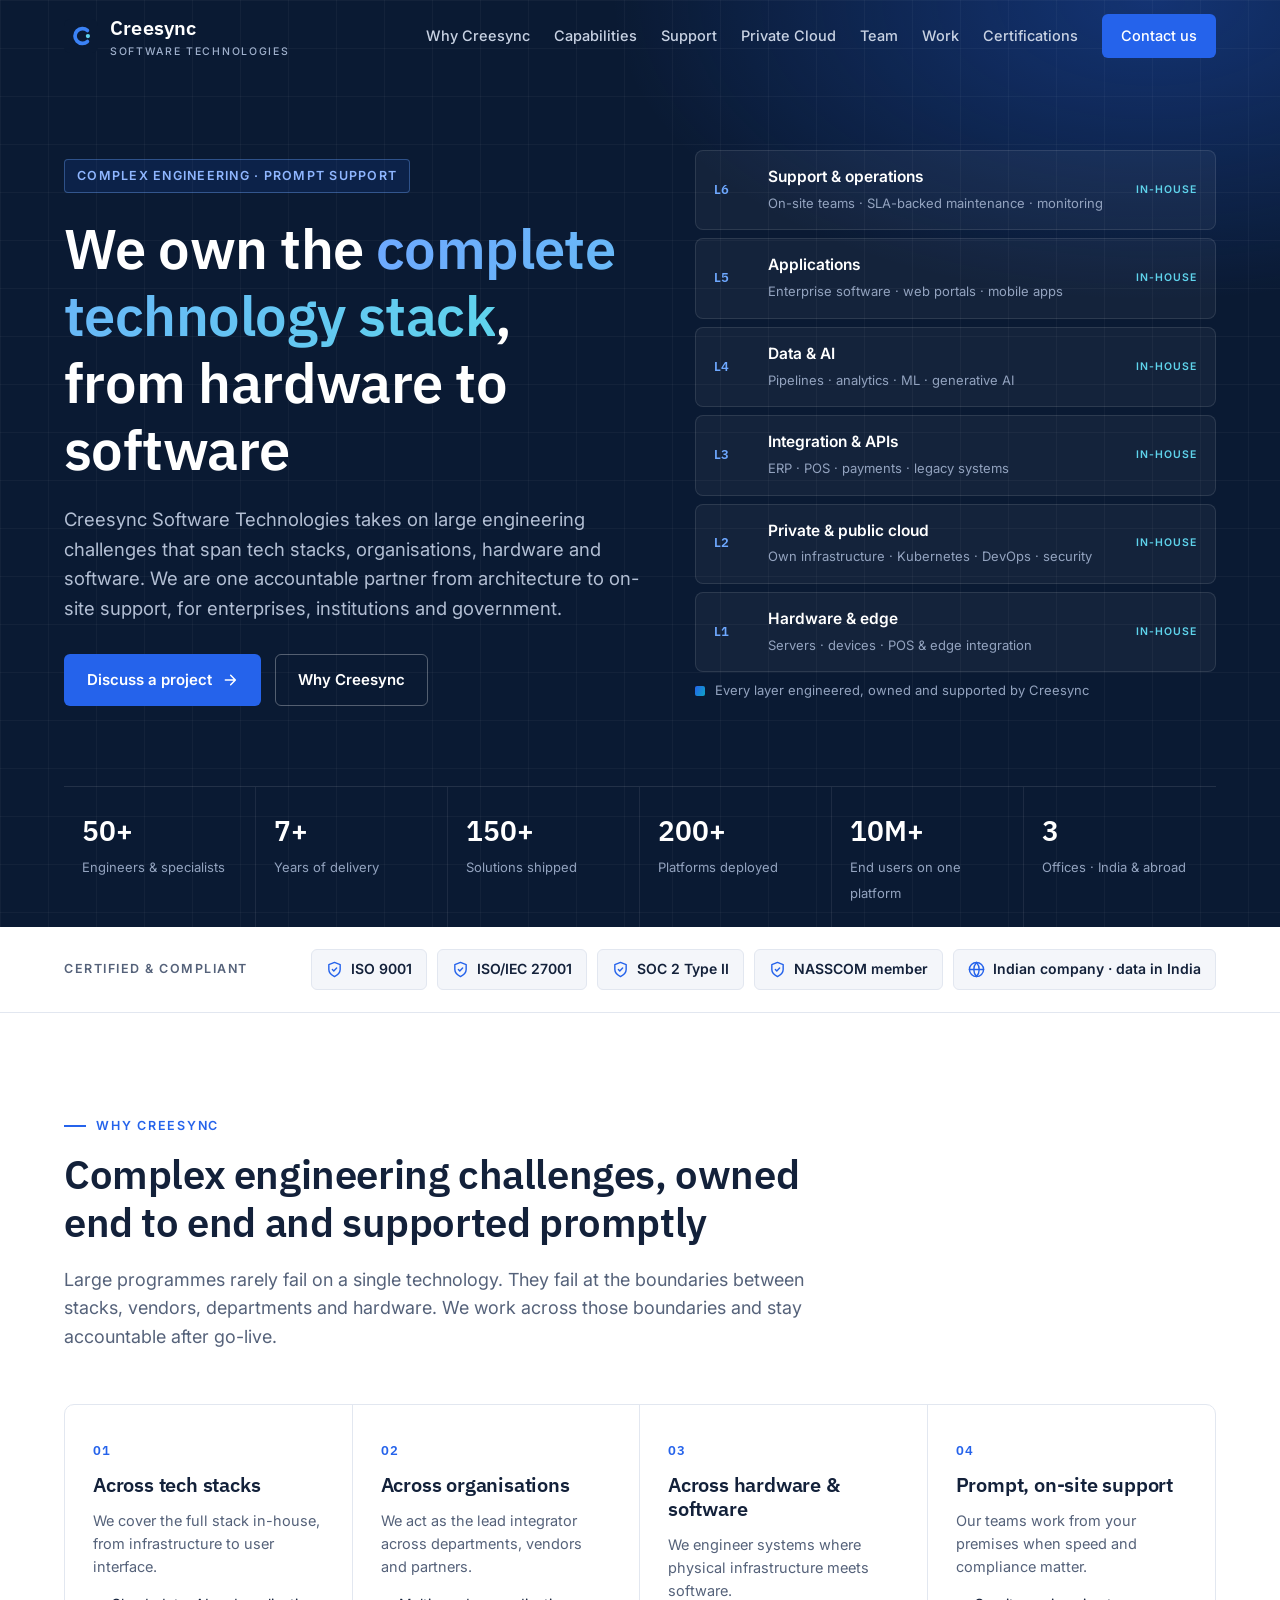
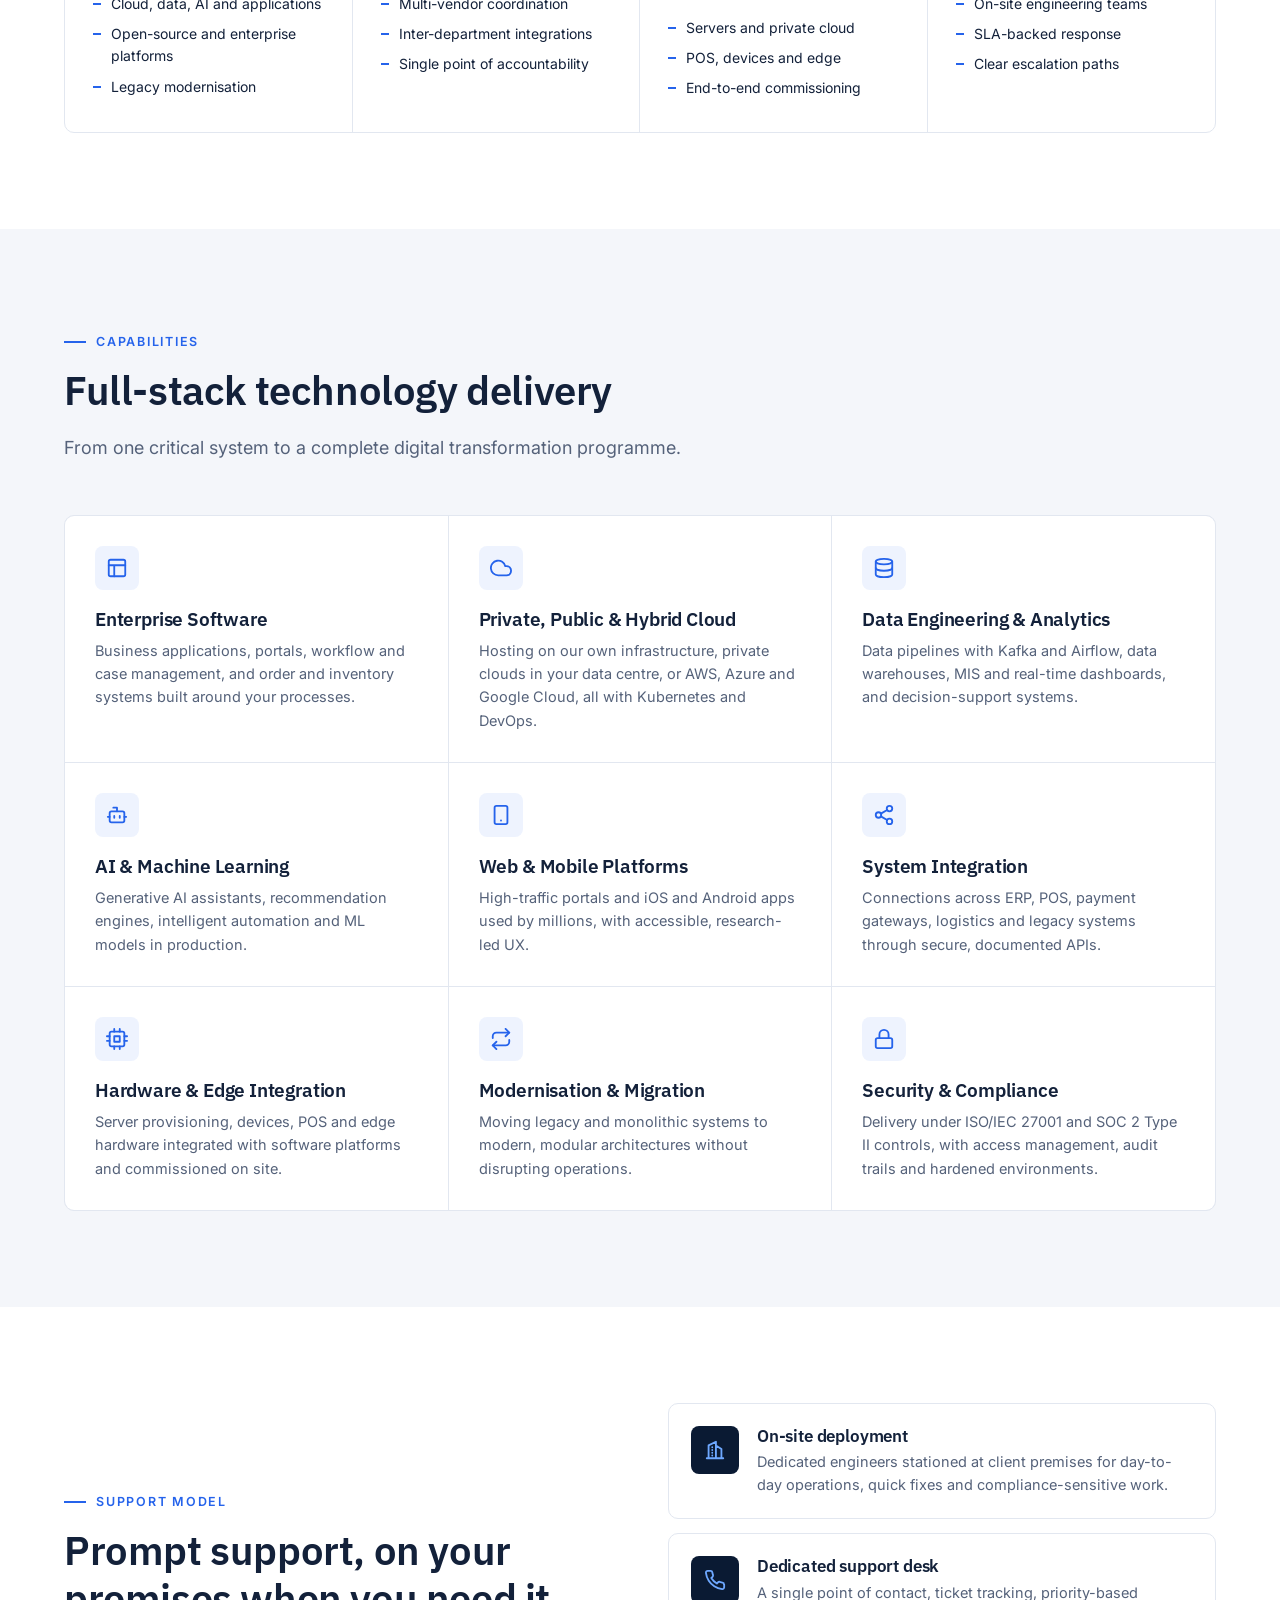
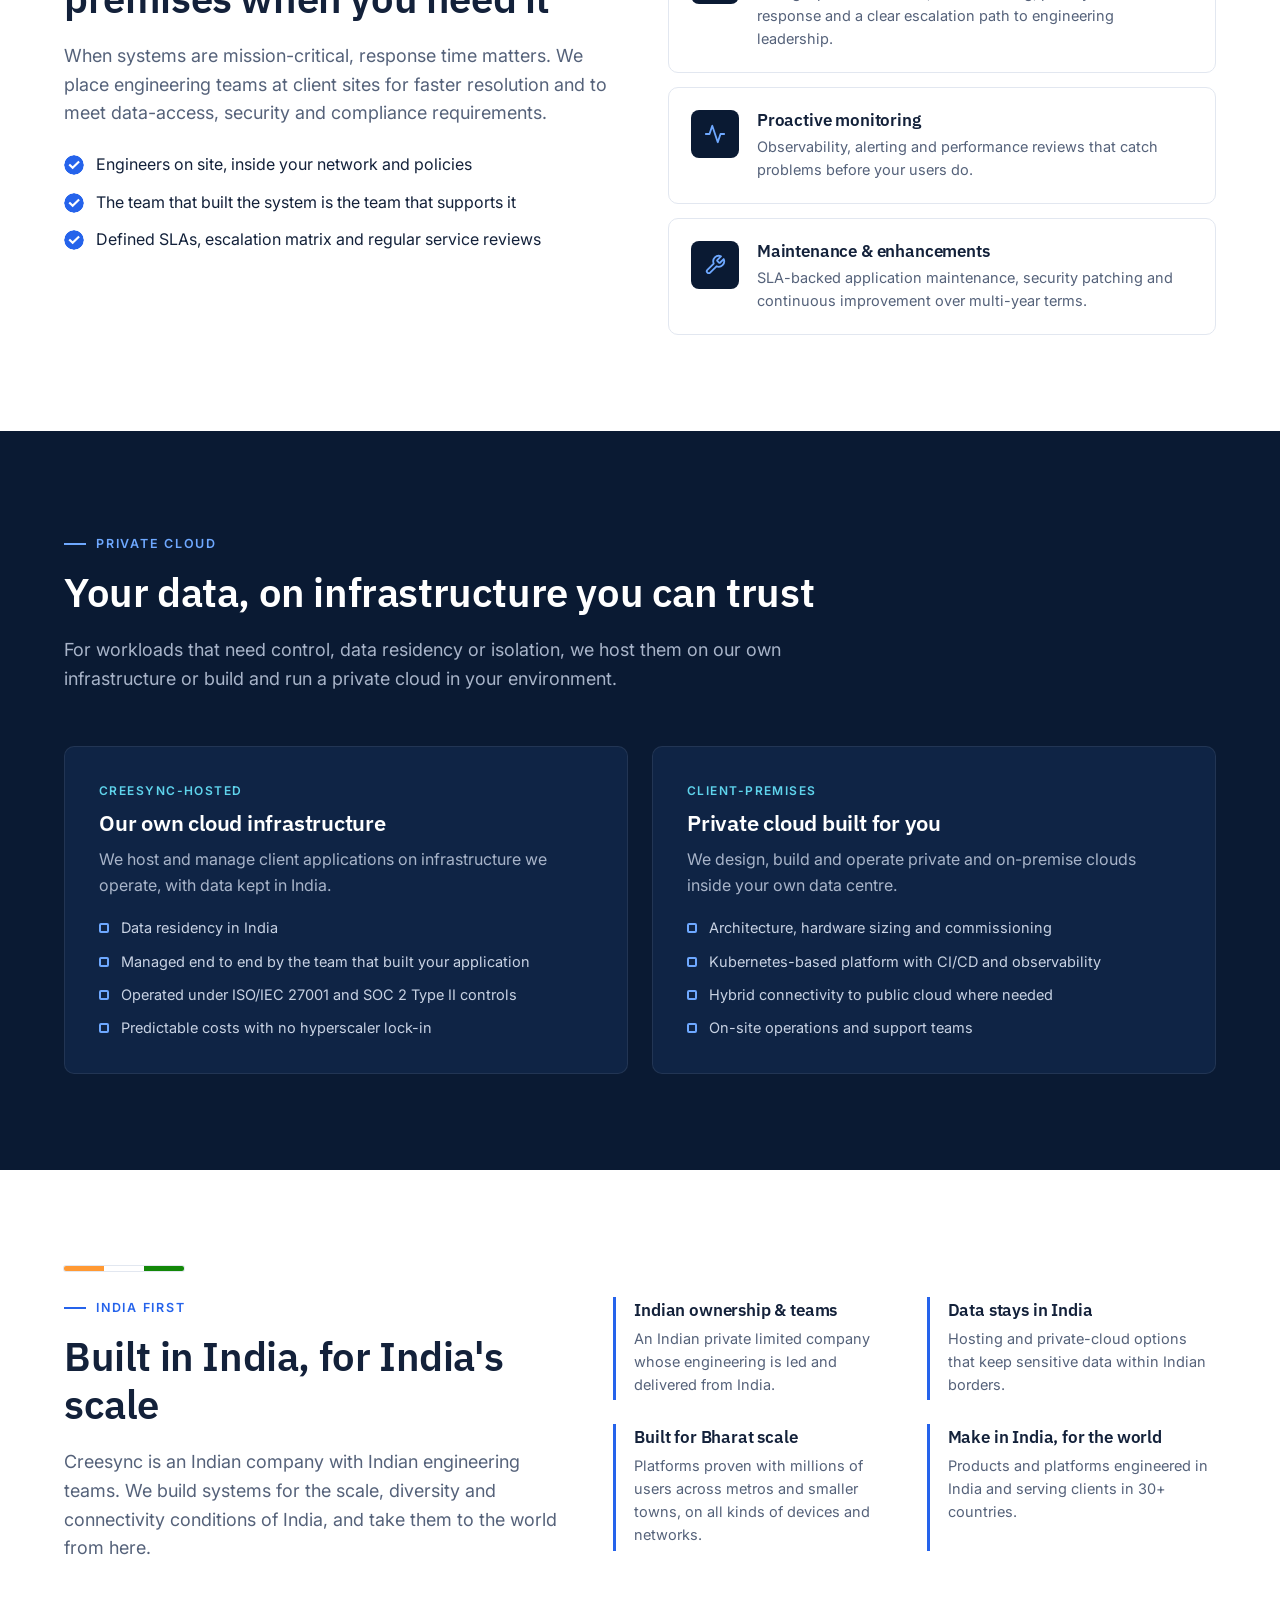
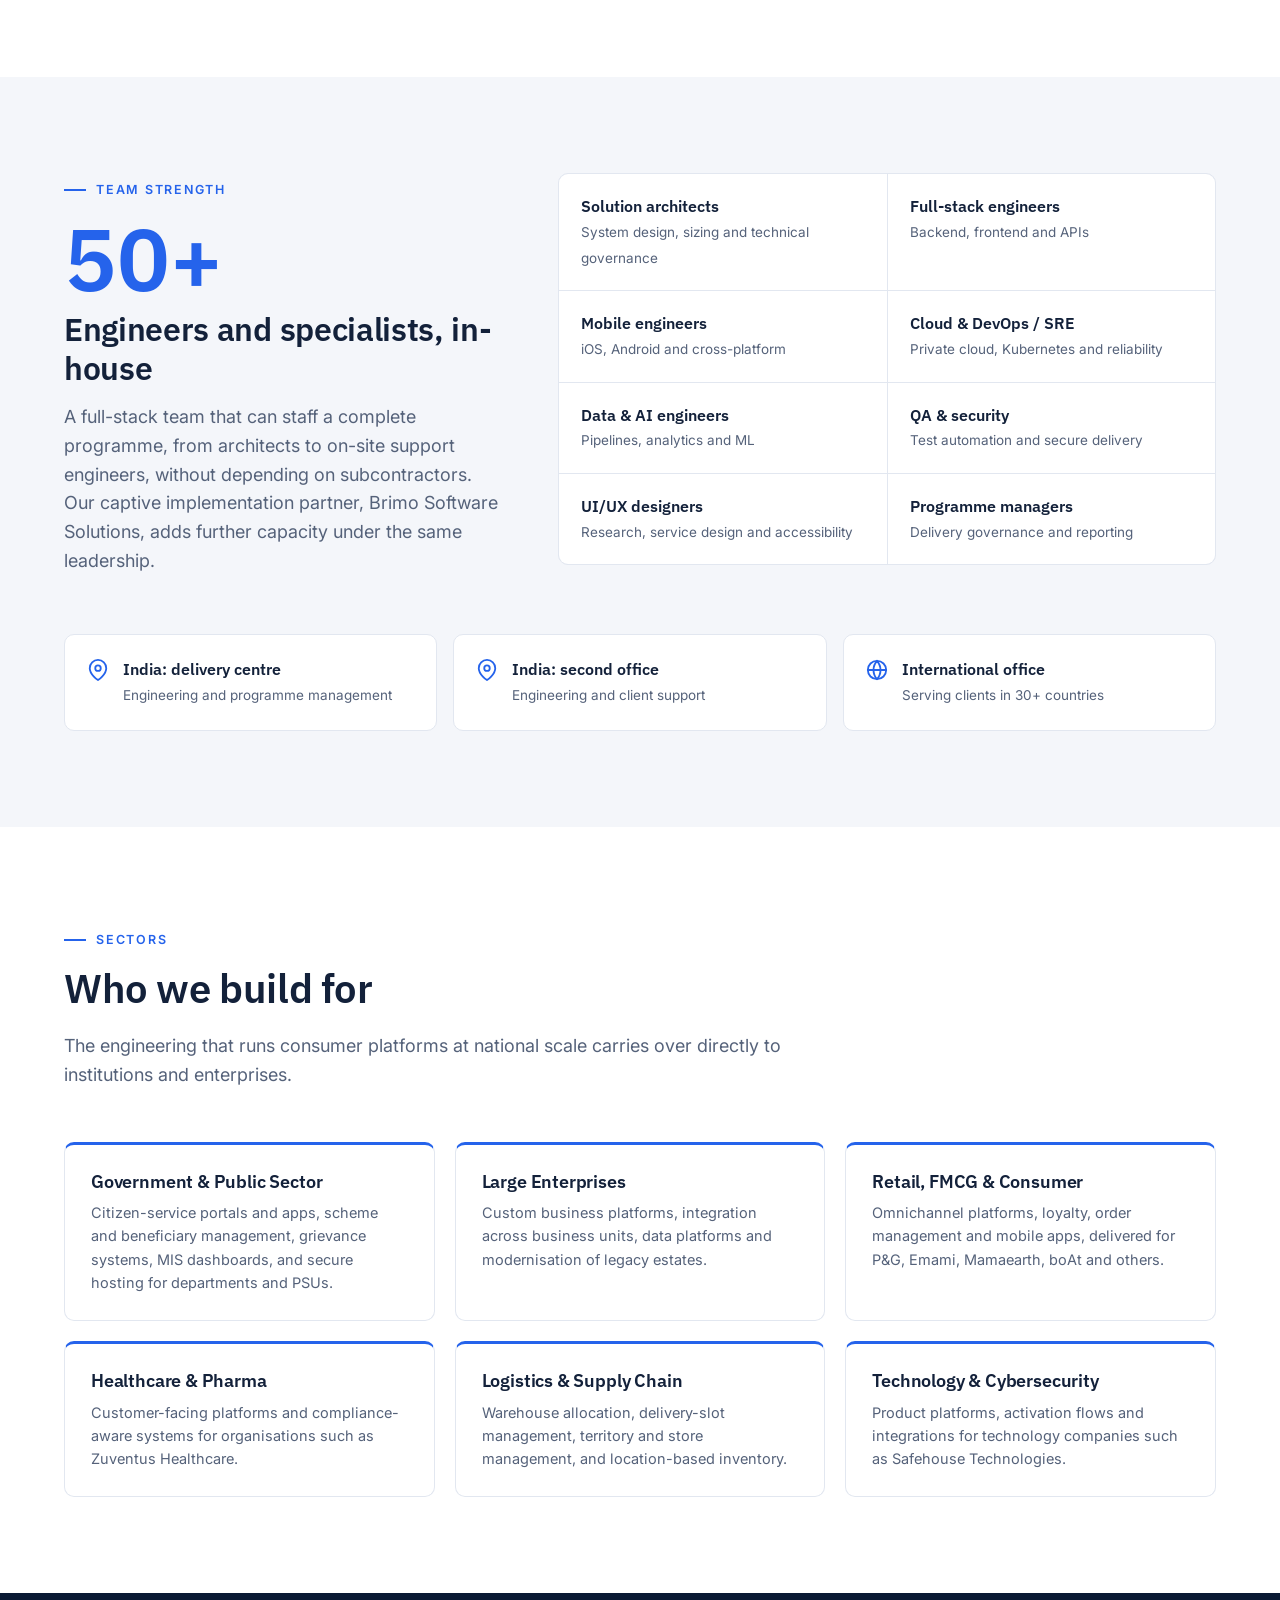
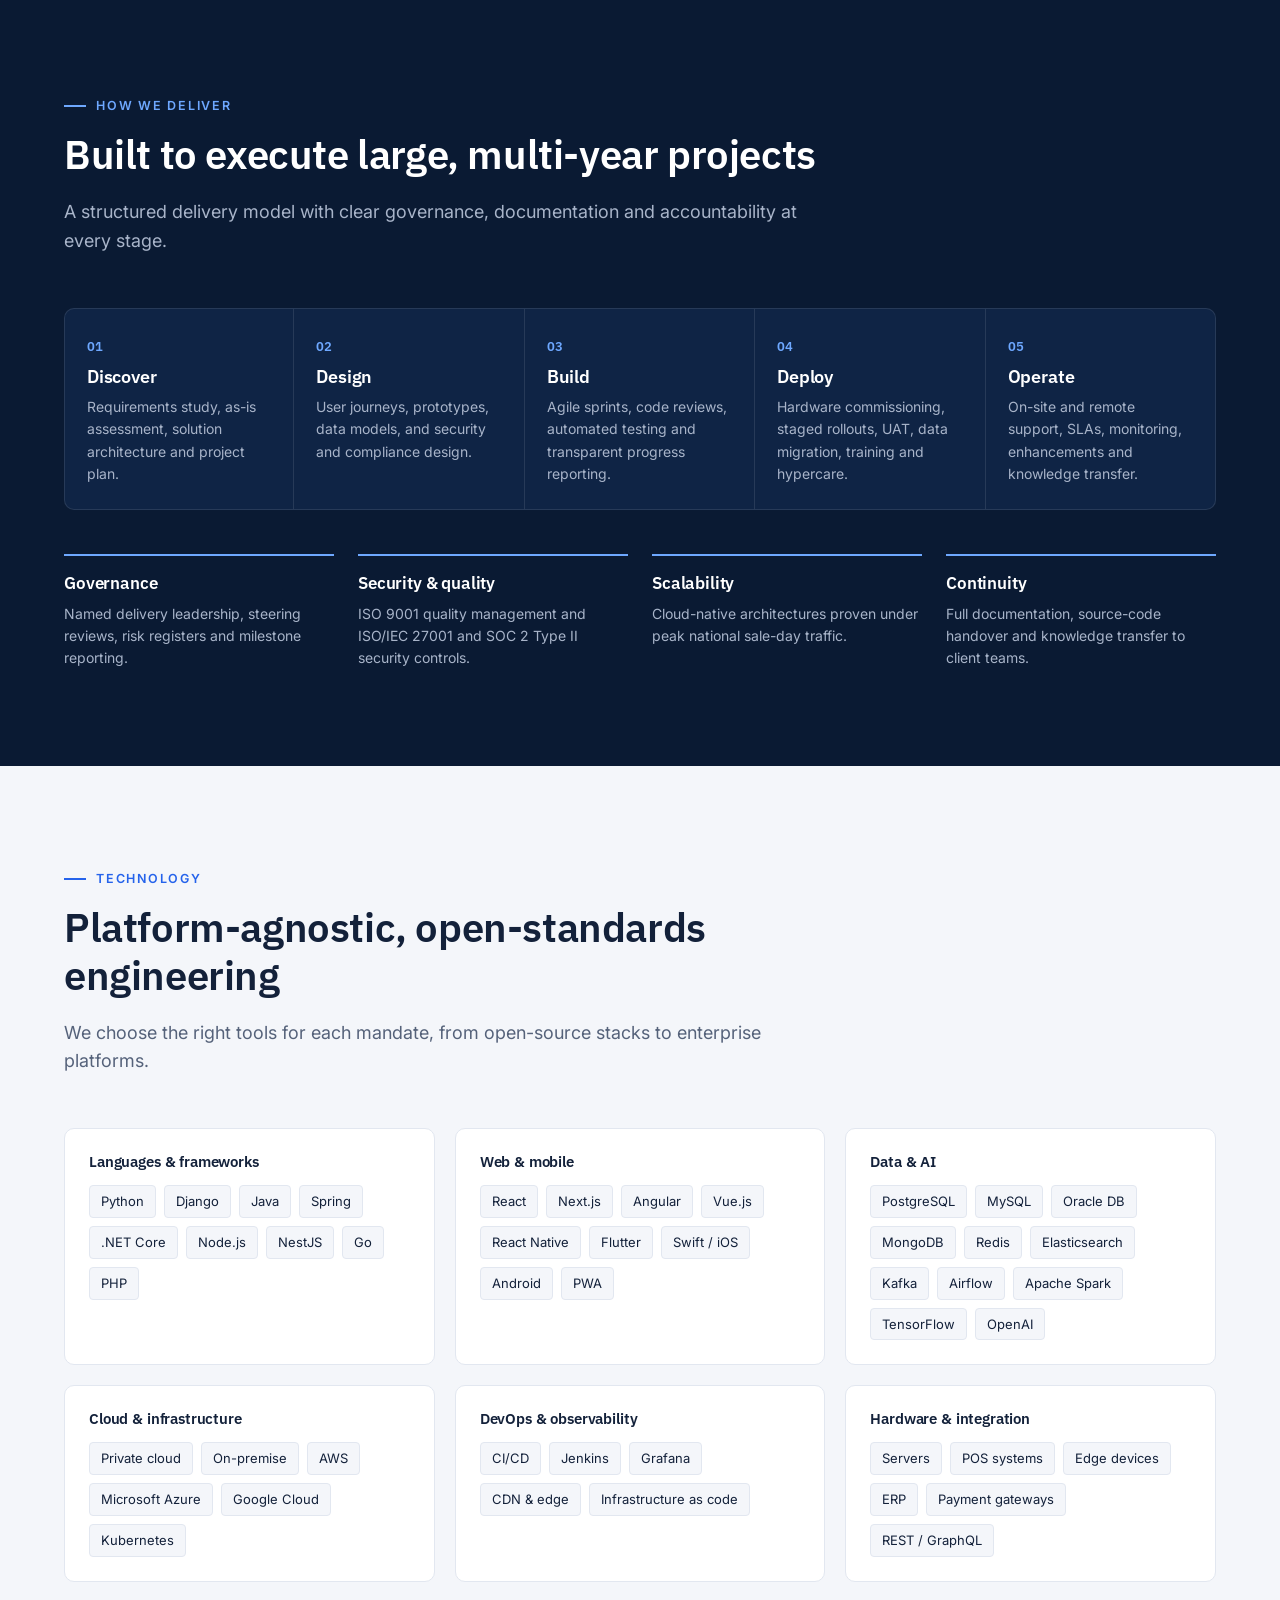
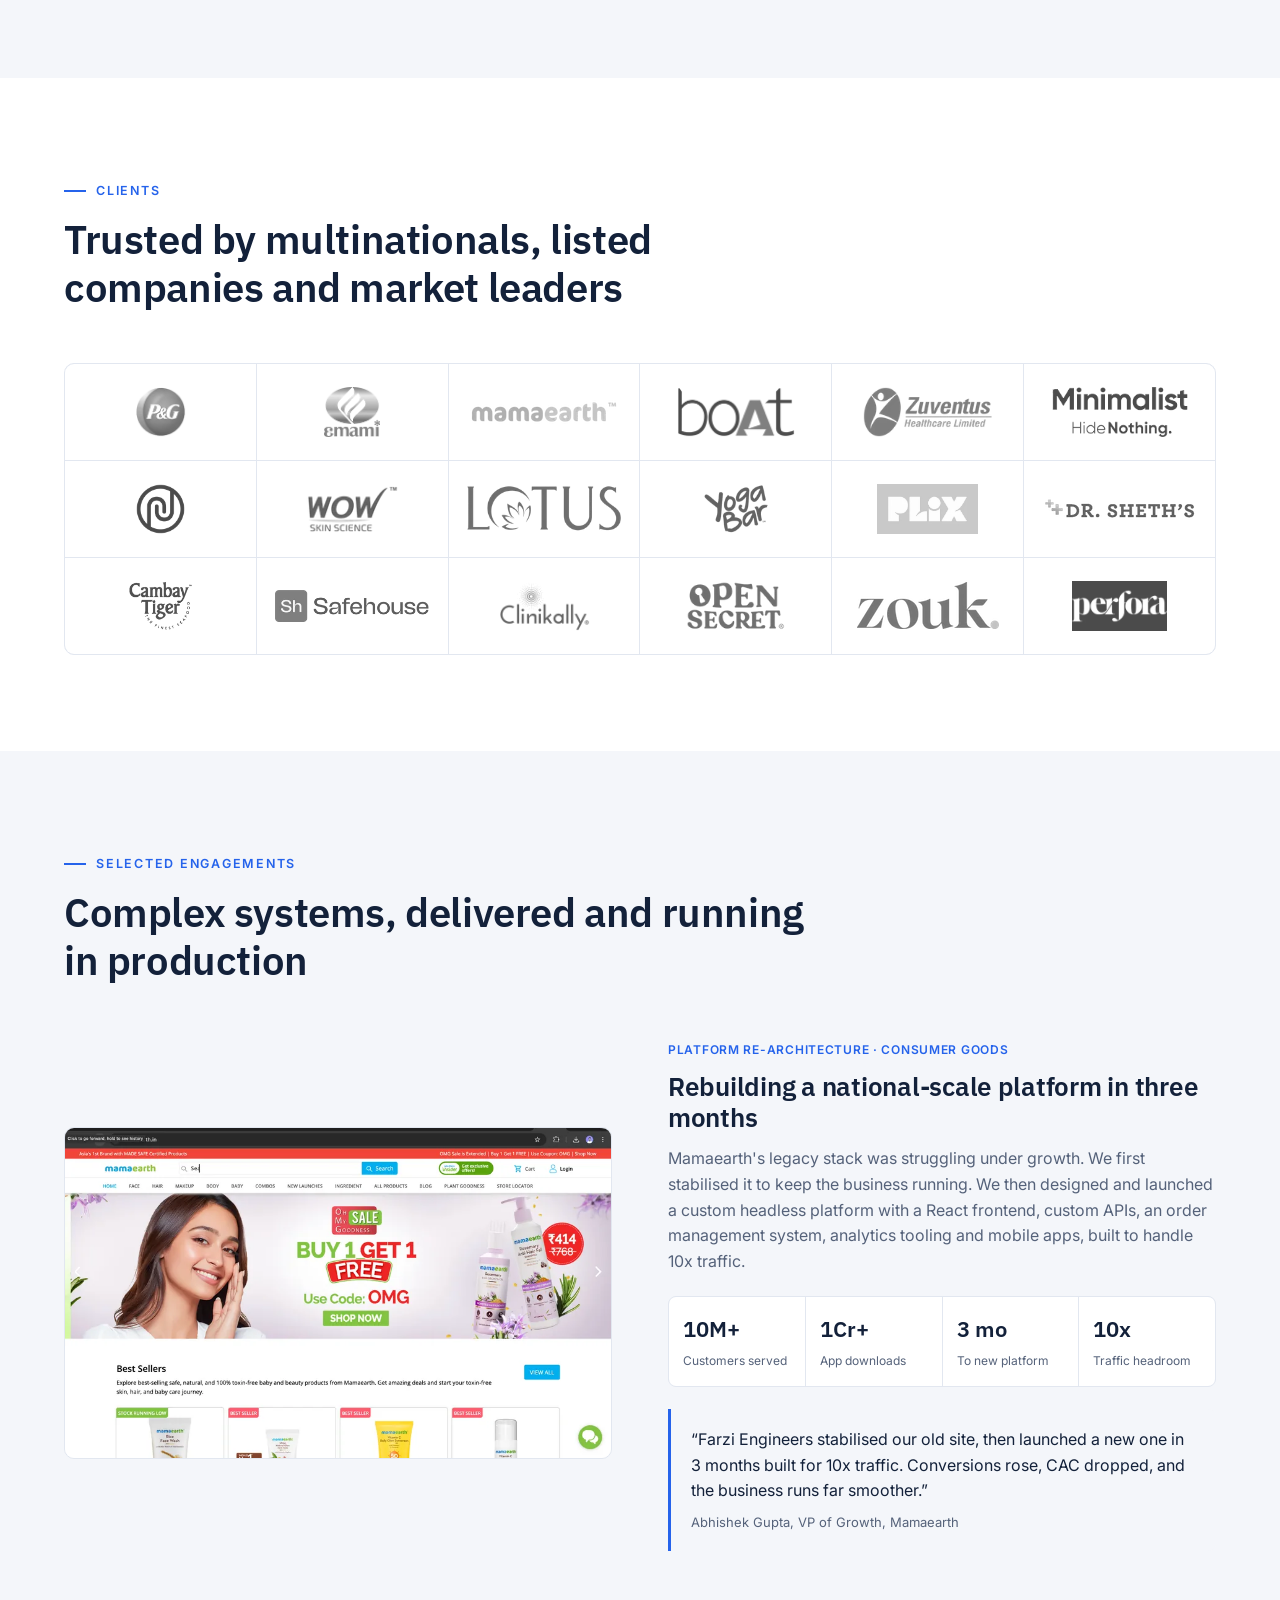
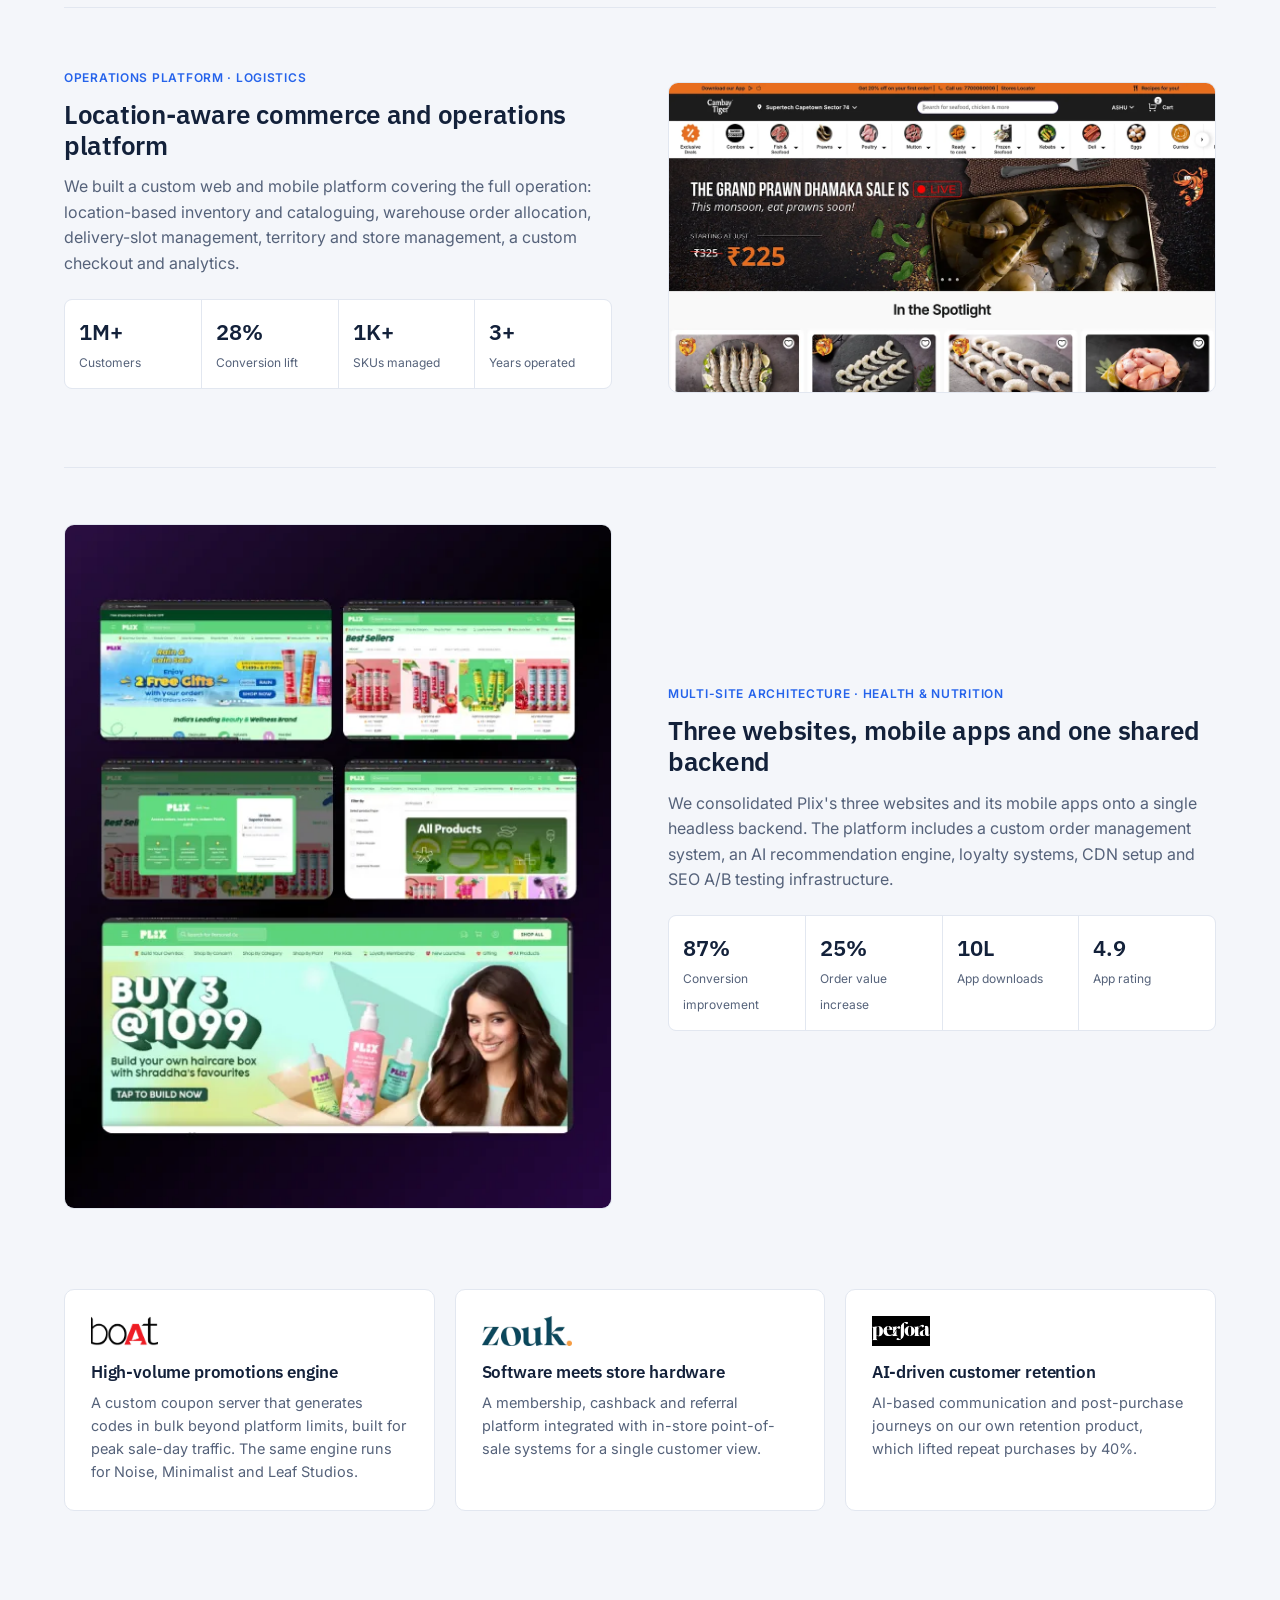
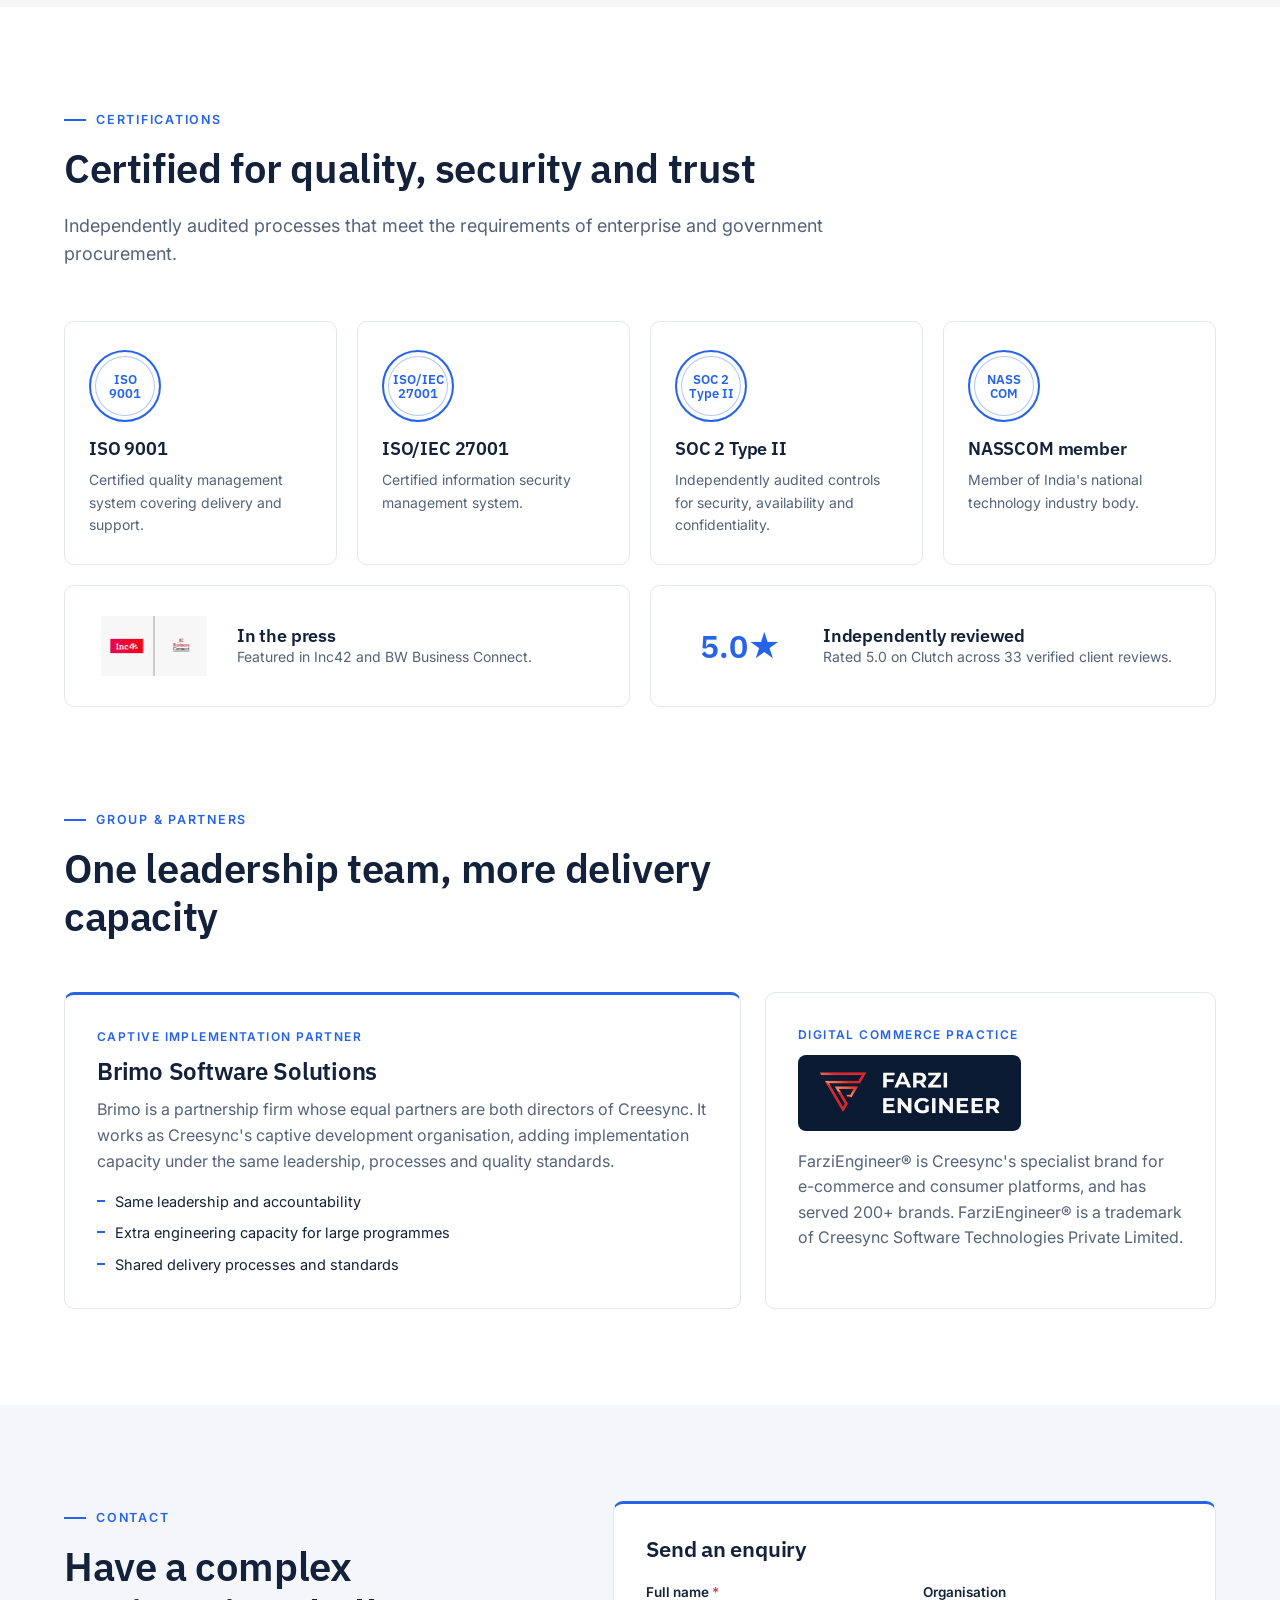
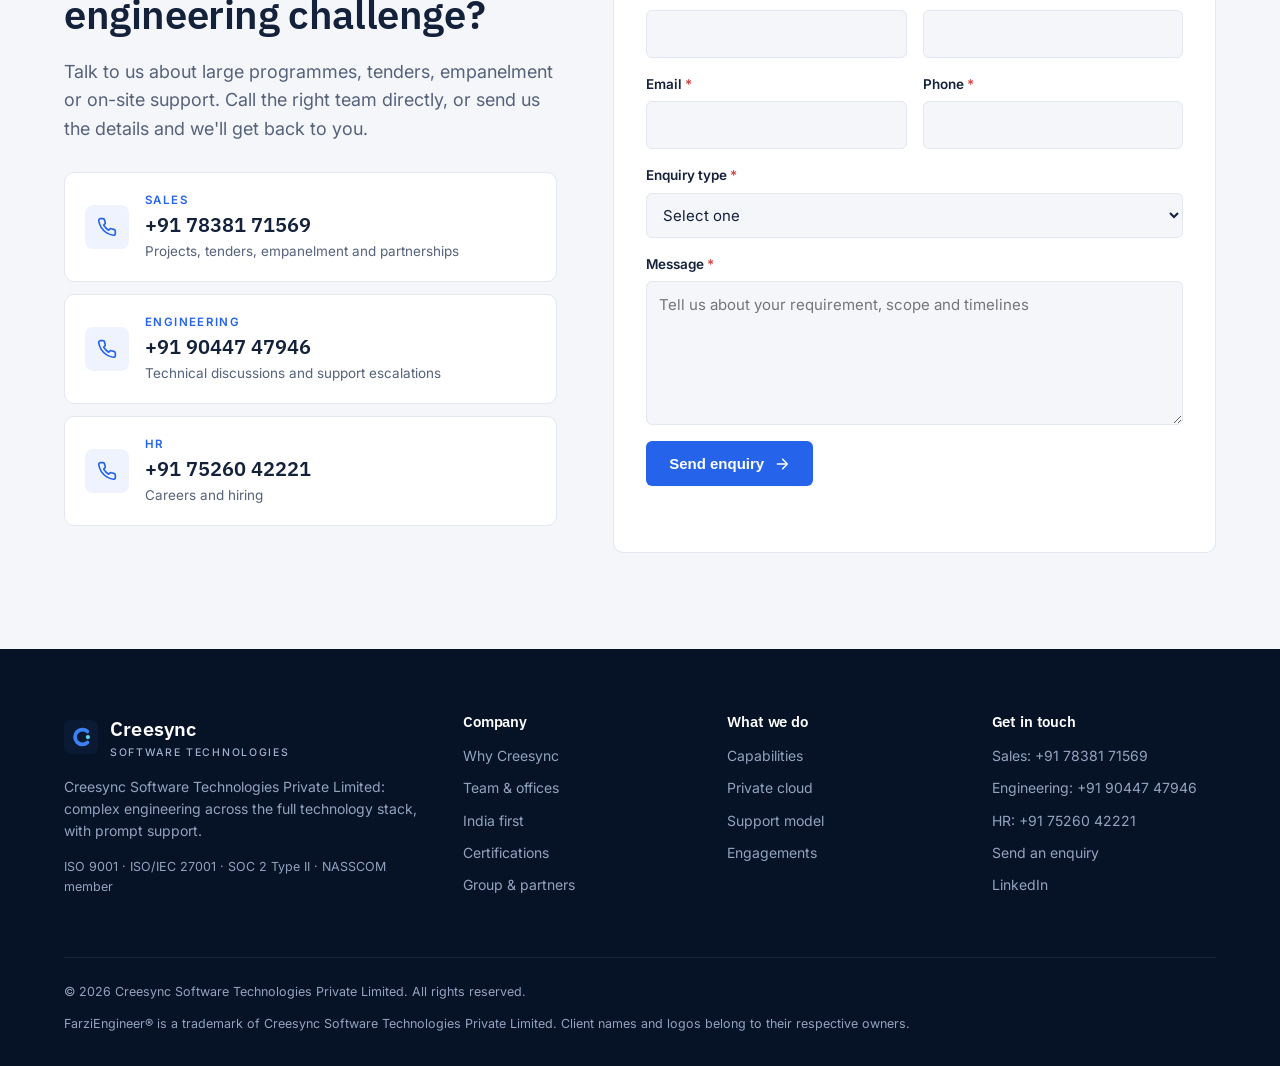
==== commit 80de4e64: "Make phone a required field in enquiry form Co-Authored-By: Claude Opus 5.5 <noreply@anthropic.com>" ====
--- a/index.html
+++ b/index.html
@@ -560,7 +560,7 @@
 
       <form class="enquiry reveal" id="enquiry-form" action="https://api.web3forms.com/submit" method="POST" novalidate>
         <h3>Send an enquiry</h3>
-        <input type="hidden" name="access_key" value="YOUR_WEB3FORMS_ACCESS_KEY">
+        <input type="hidden" name="access_key" value="e9552b56-13fc-4a0f-a084-ba08f6043c8a">
         <input type="hidden" name="subject" value="New enquiry from creesync.com">
         <input type="hidden" name="from_name" value="Creesync website">
         <input type="checkbox" name="botcheck" class="hp" tabindex="-1" autocomplete="off" aria-hidden="true">
@@ -571,7 +571,7 @@
         </div>
         <div class="field-row">
           <label><span class="lbl">Email<em>*</em></span><input type="email" name="email" required autocomplete="email"></label>
-          <label><span class="lbl">Phone</span><input type="tel" name="phone" autocomplete="tel" inputmode="tel"></label>
+          <label><span class="lbl">Phone<em>*</em></span><input type="tel" name="phone" required pattern="\+?[0-9\s\-]{10,16}" title="Enter a valid phone number (at least 10 digits)" autocomplete="tel" inputmode="tel"></label>
         </div>
         <label><span class="lbl">Enquiry type<em>*</em></span>
           <select name="enquiry_type" required>
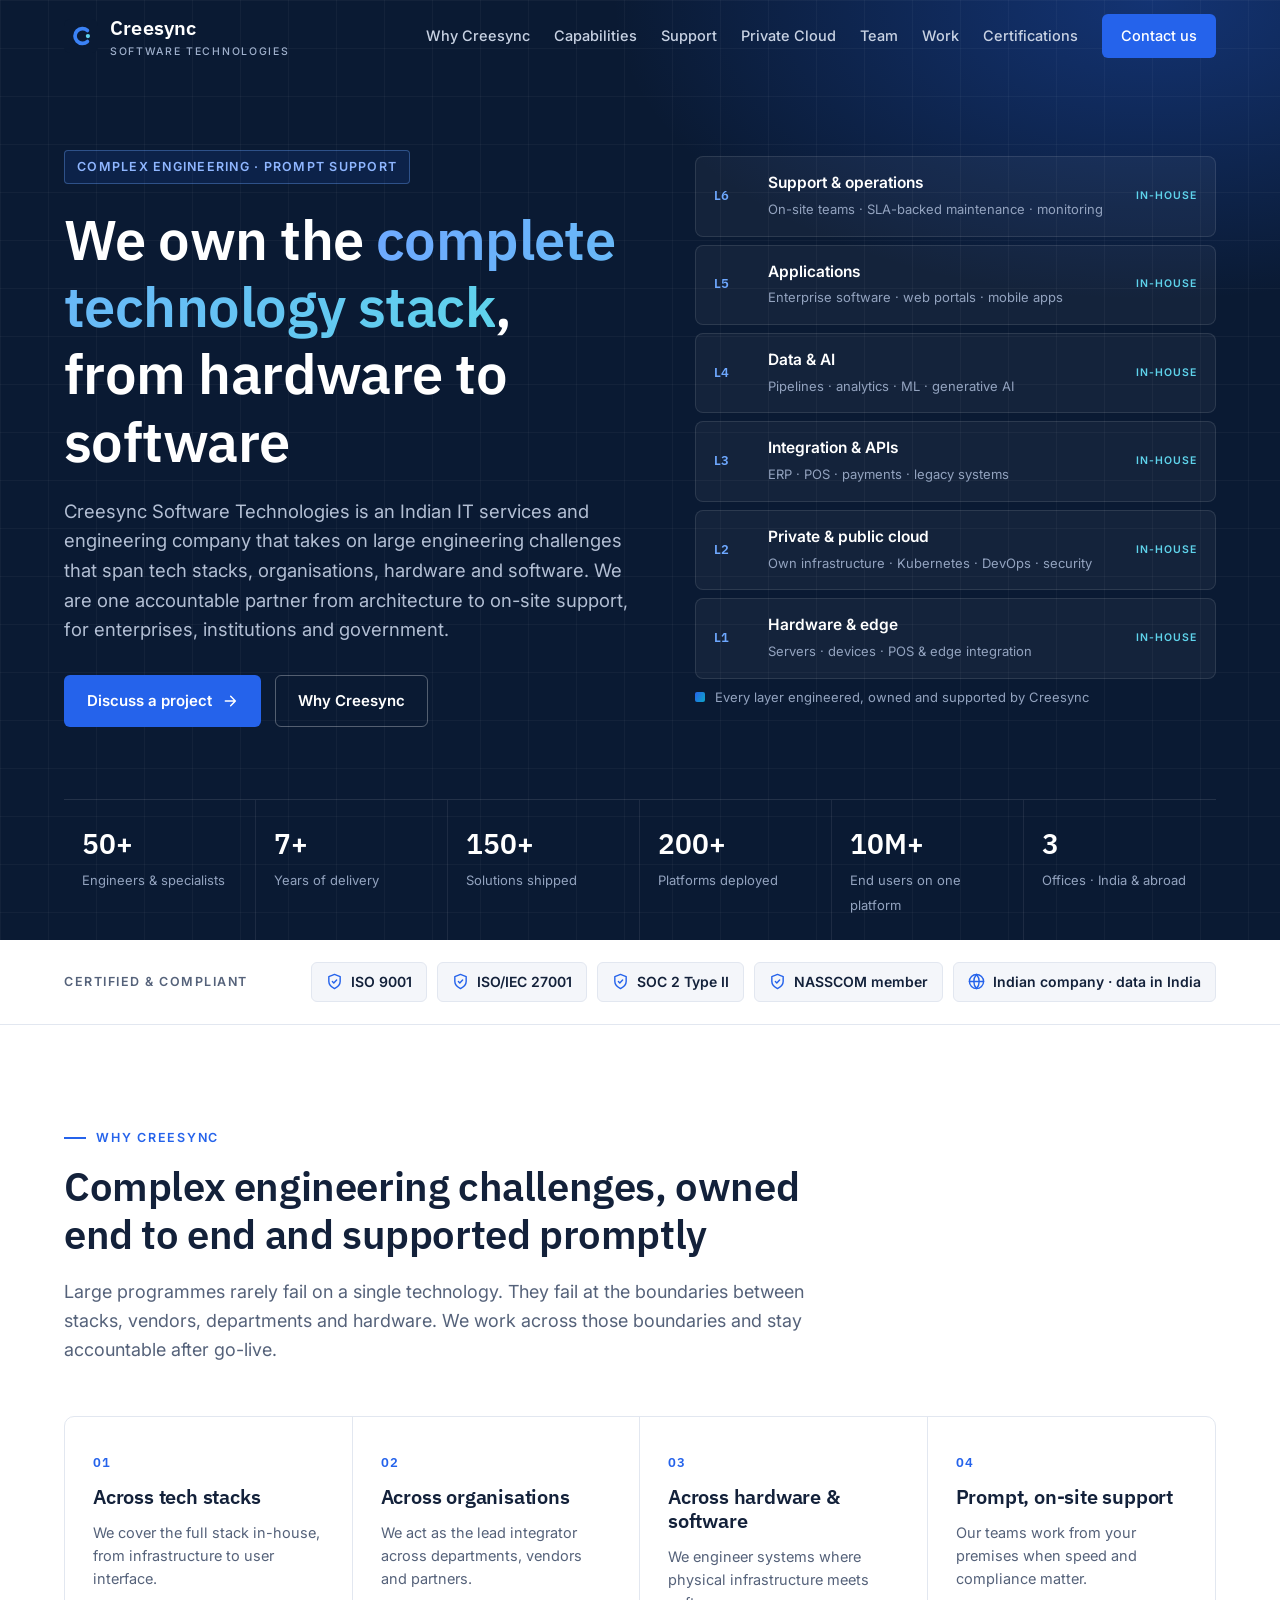
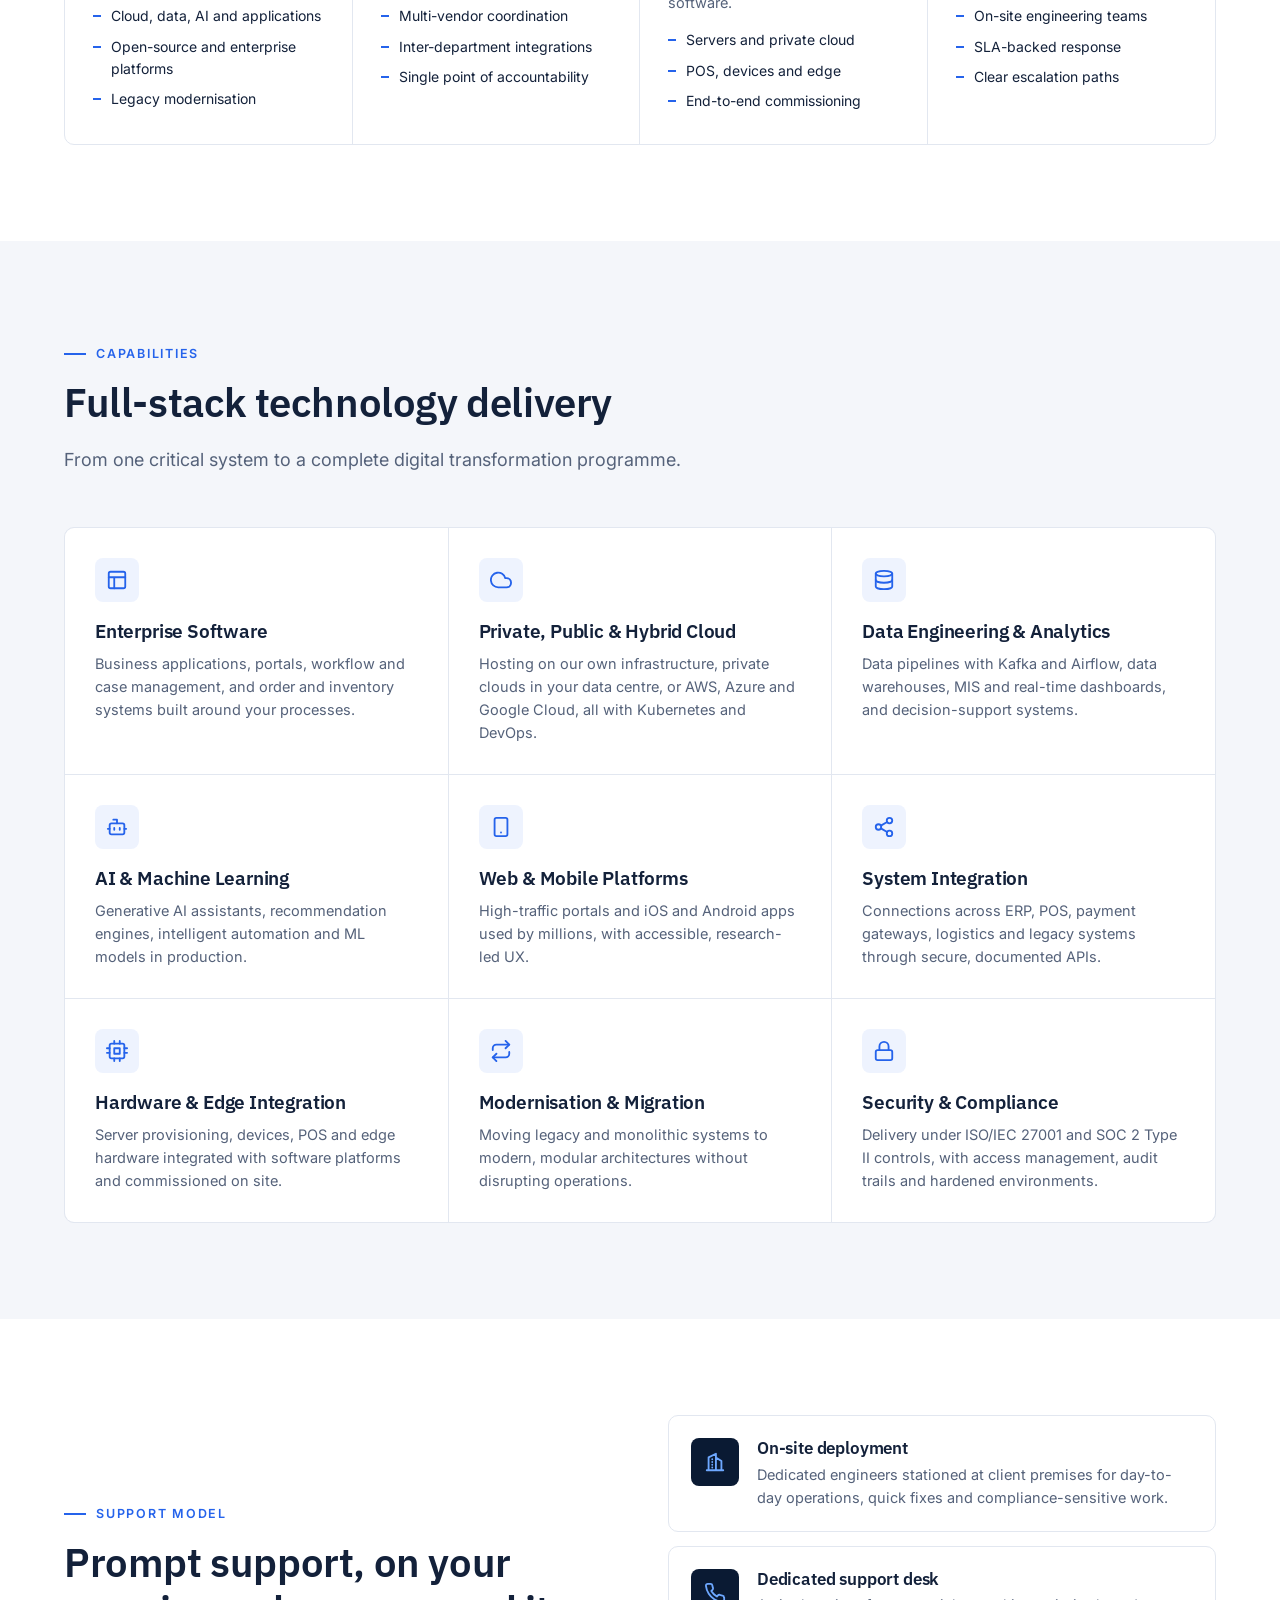
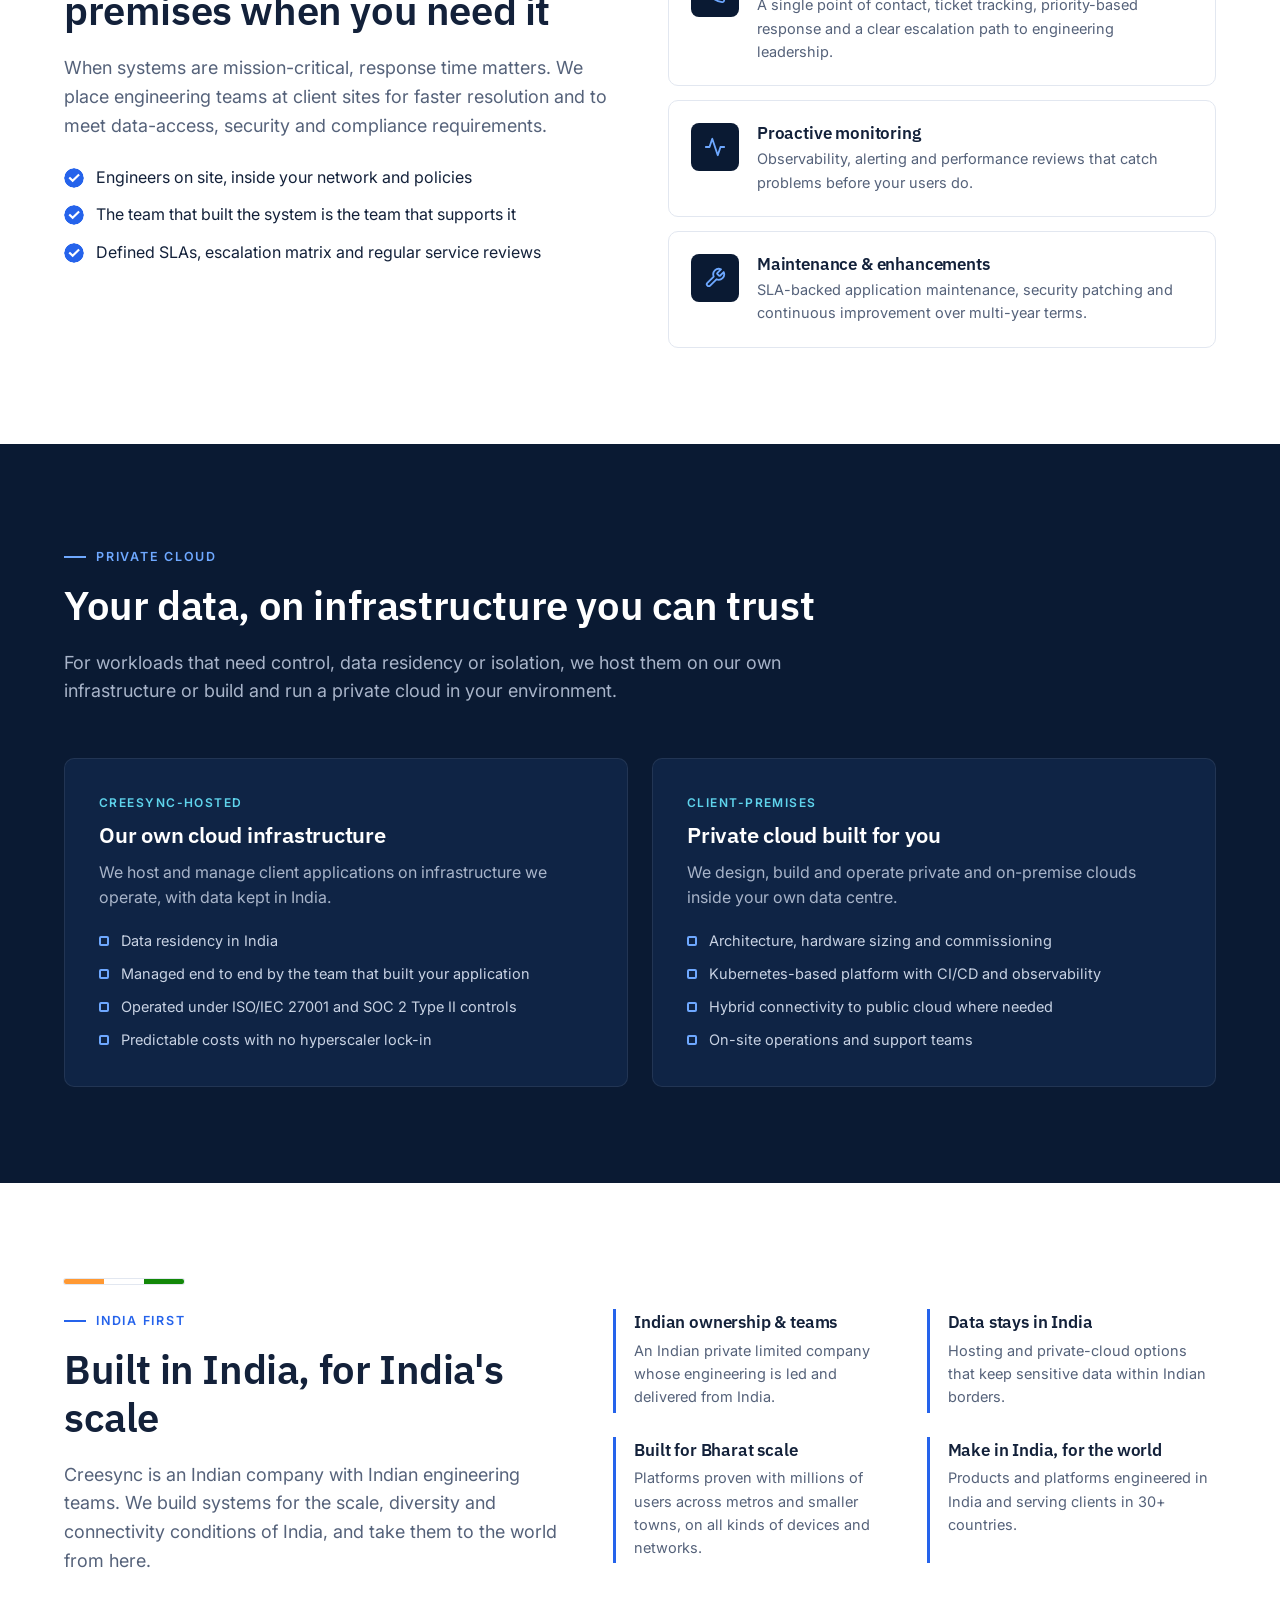
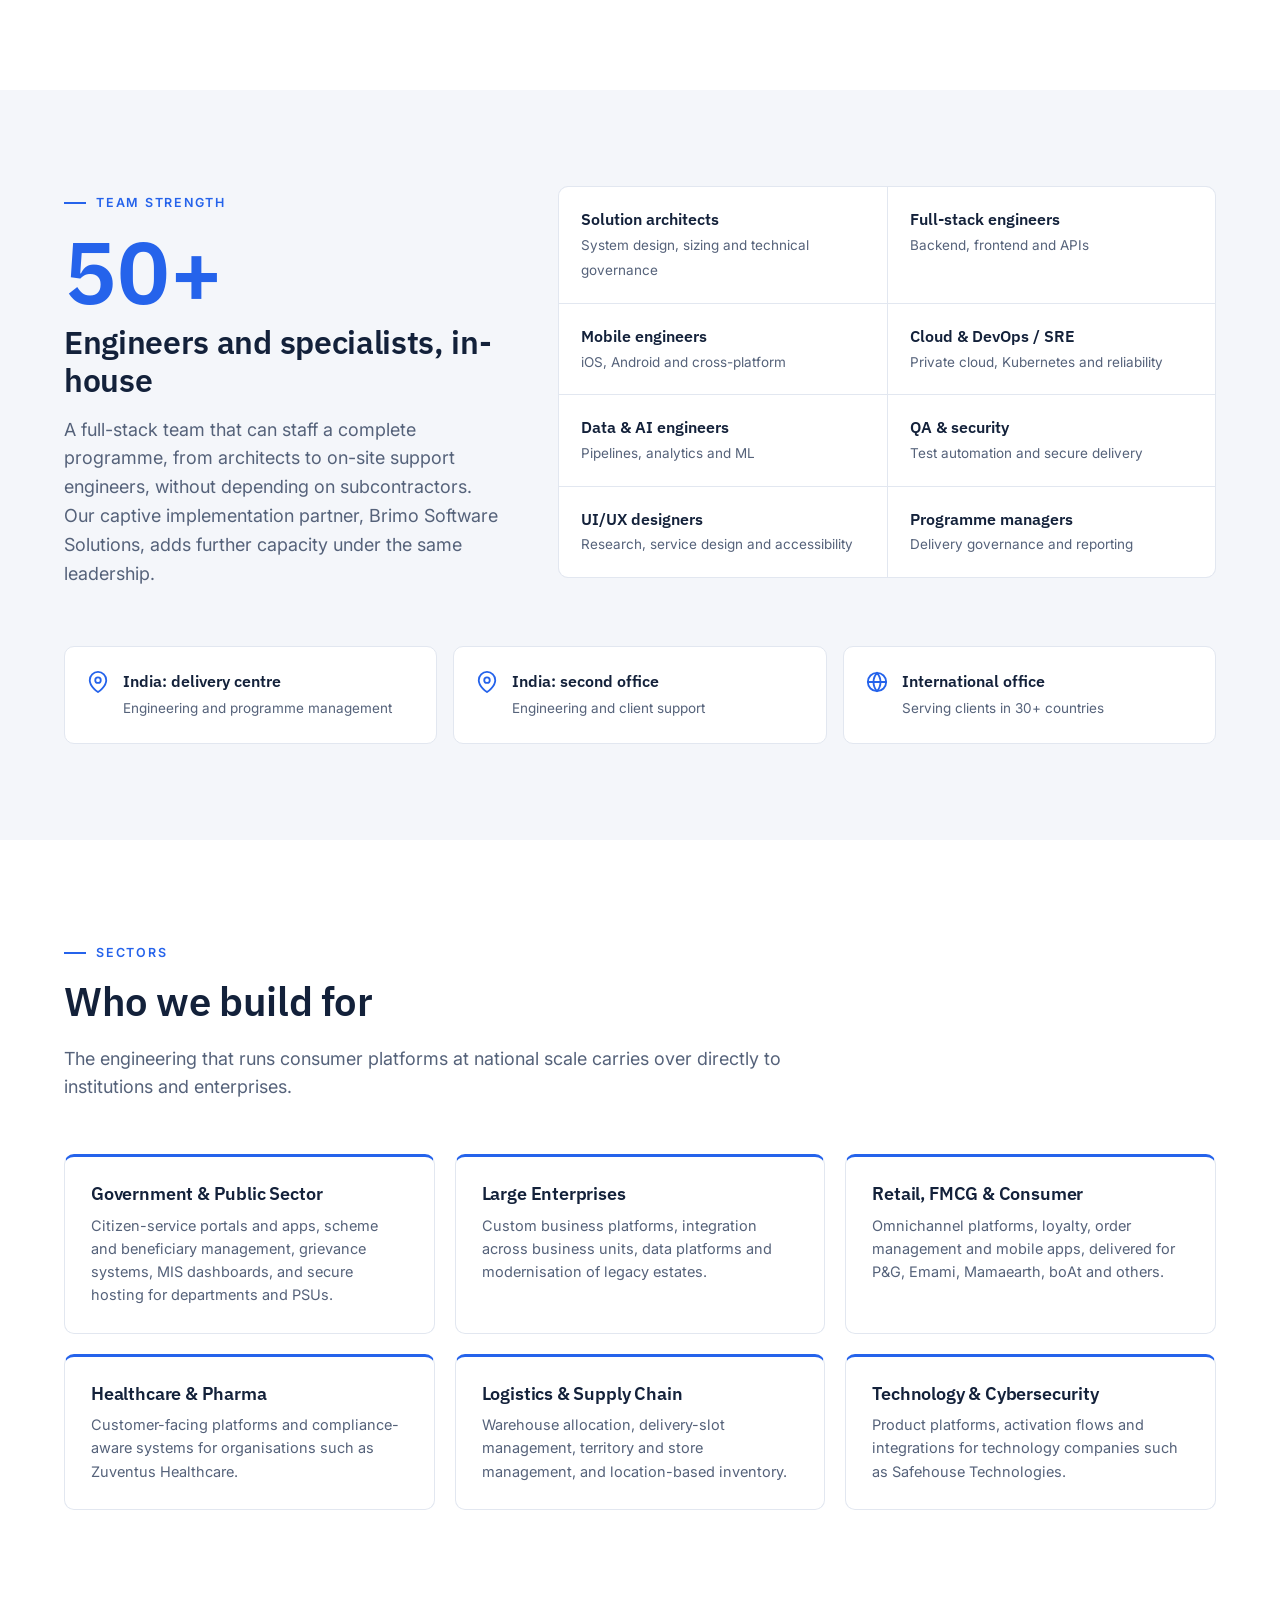
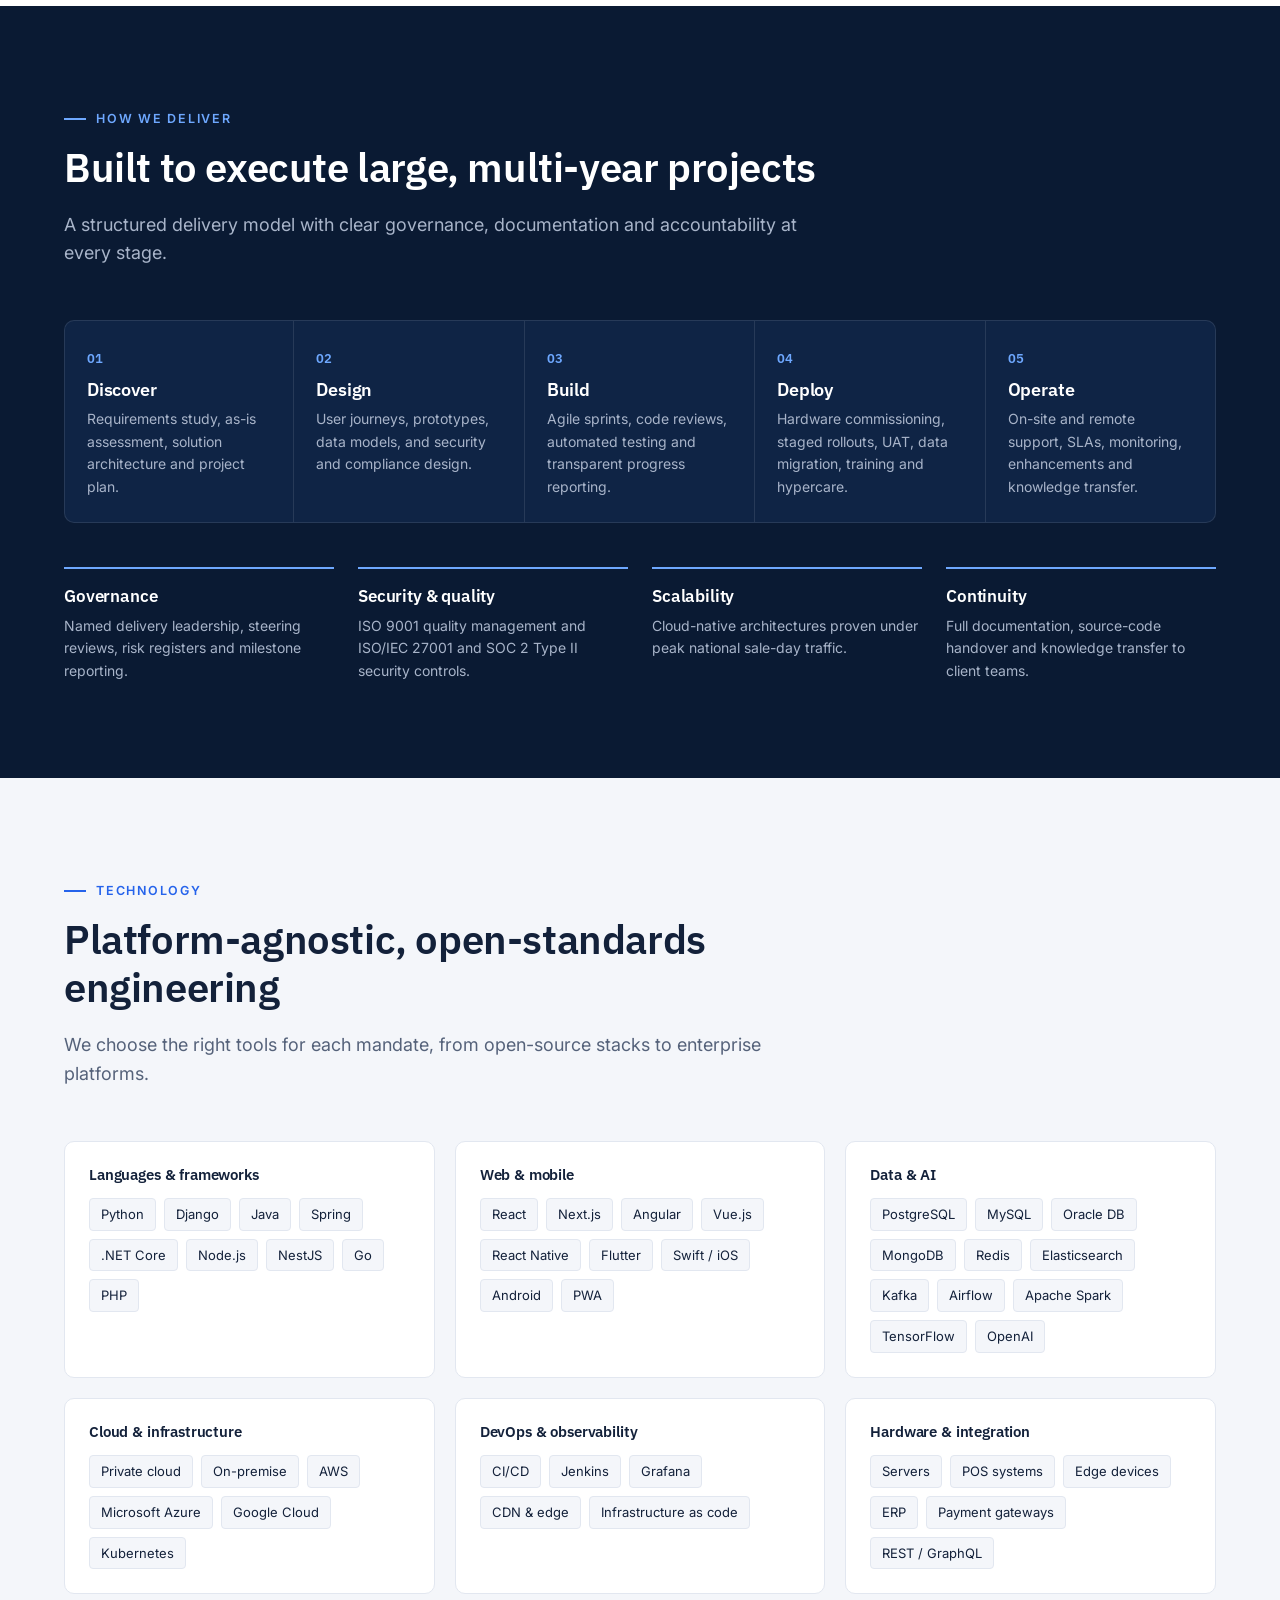
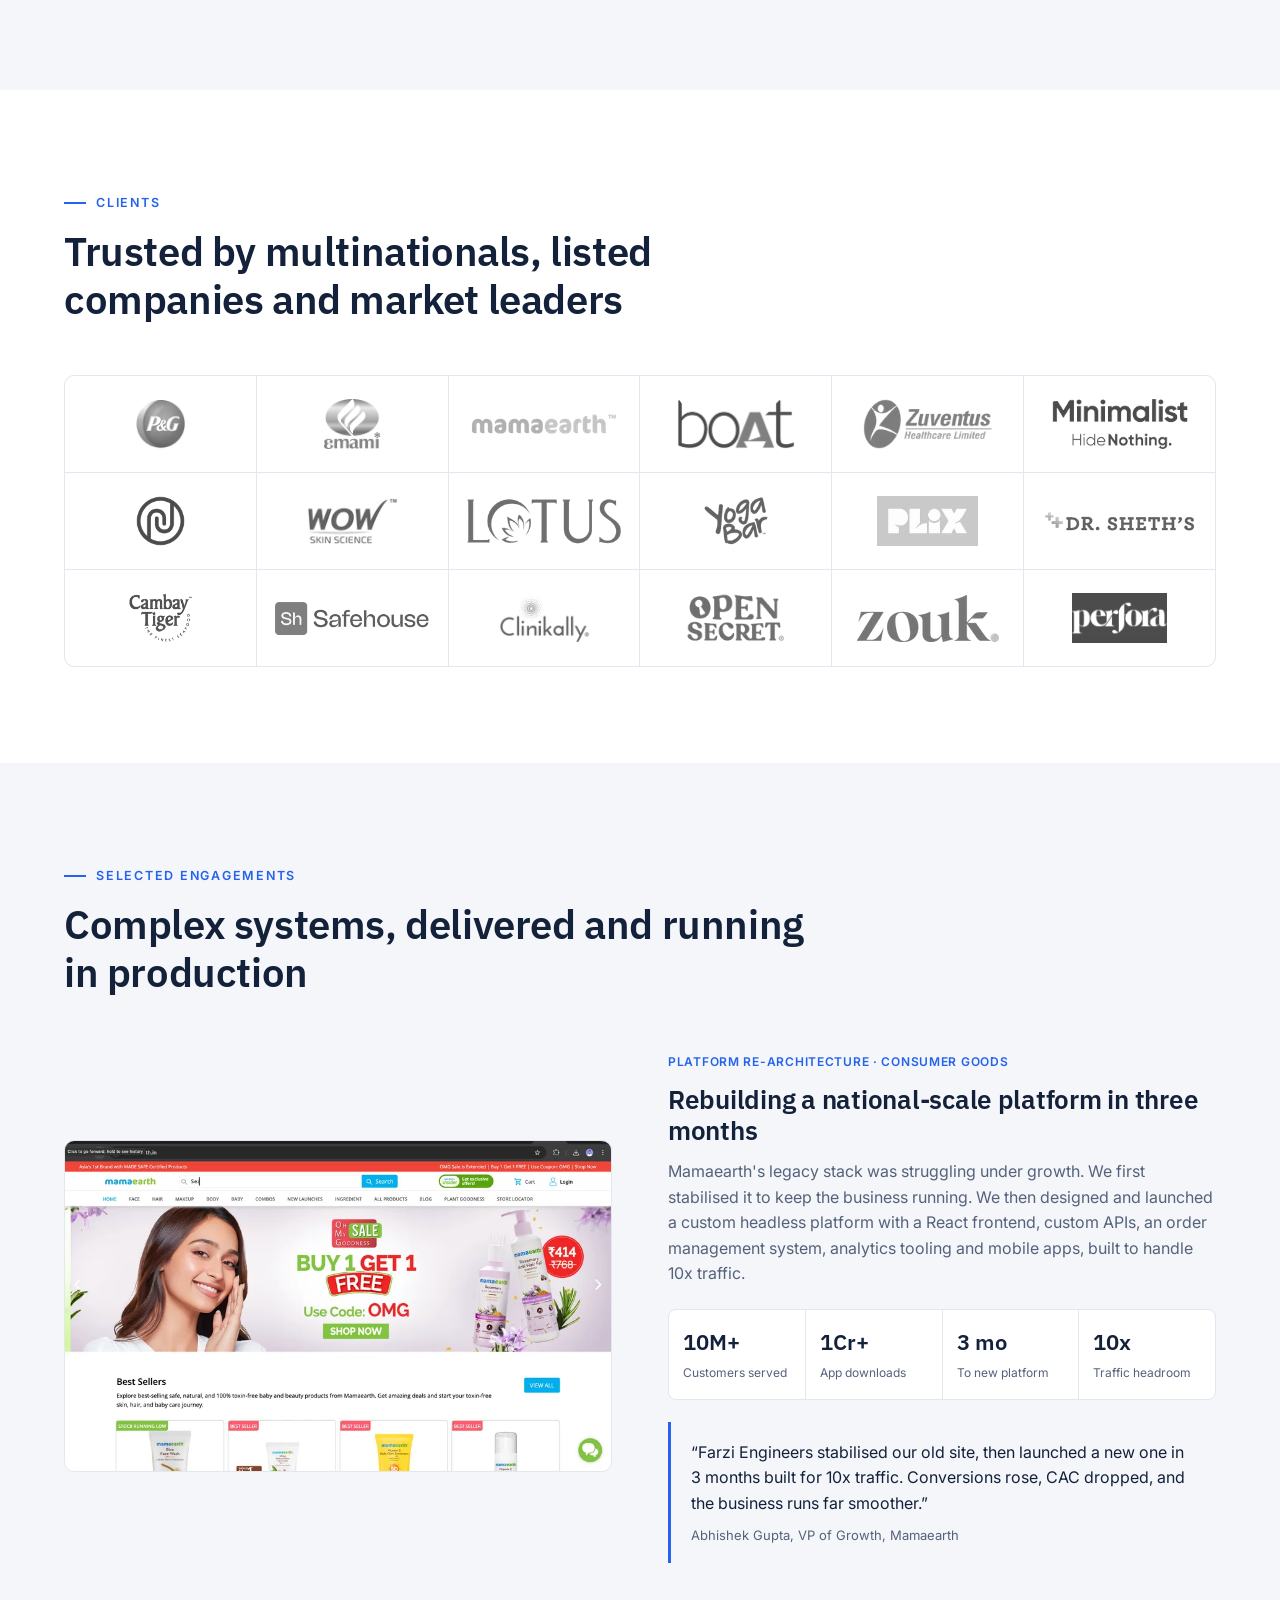
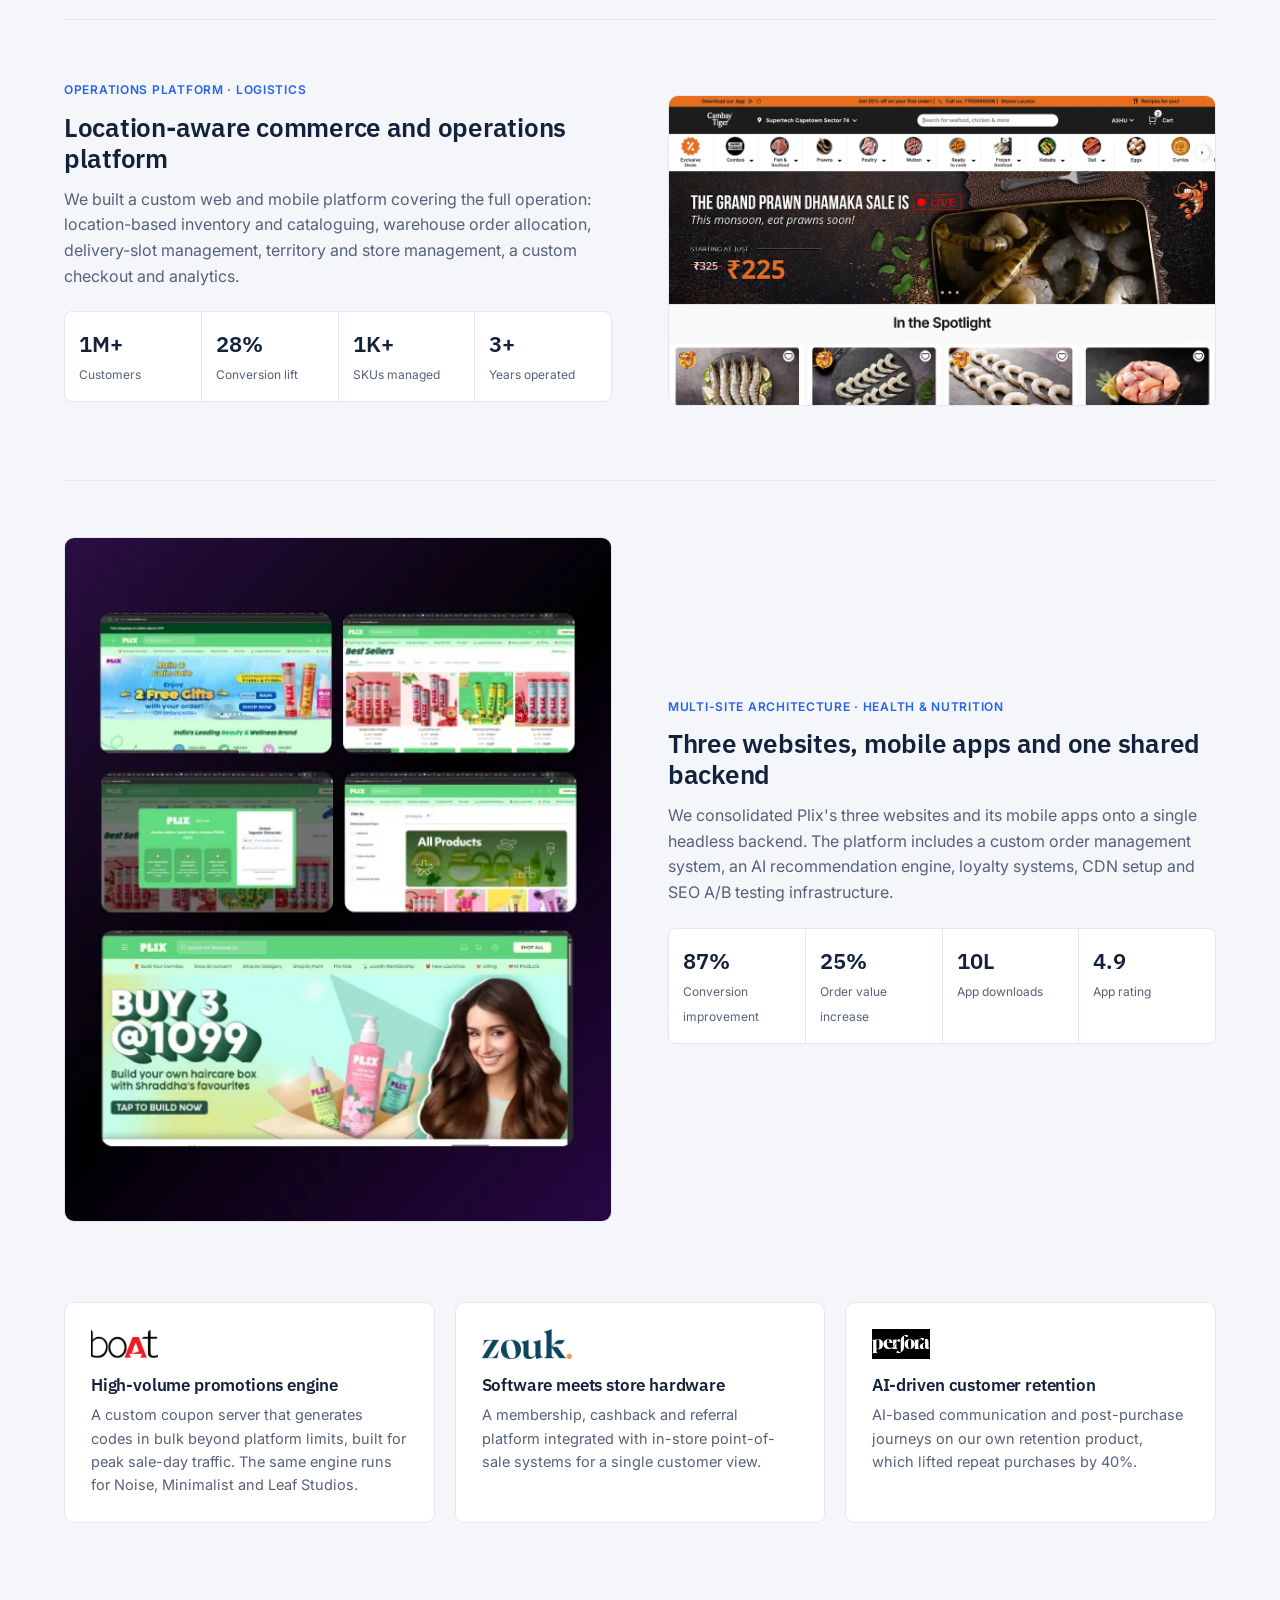
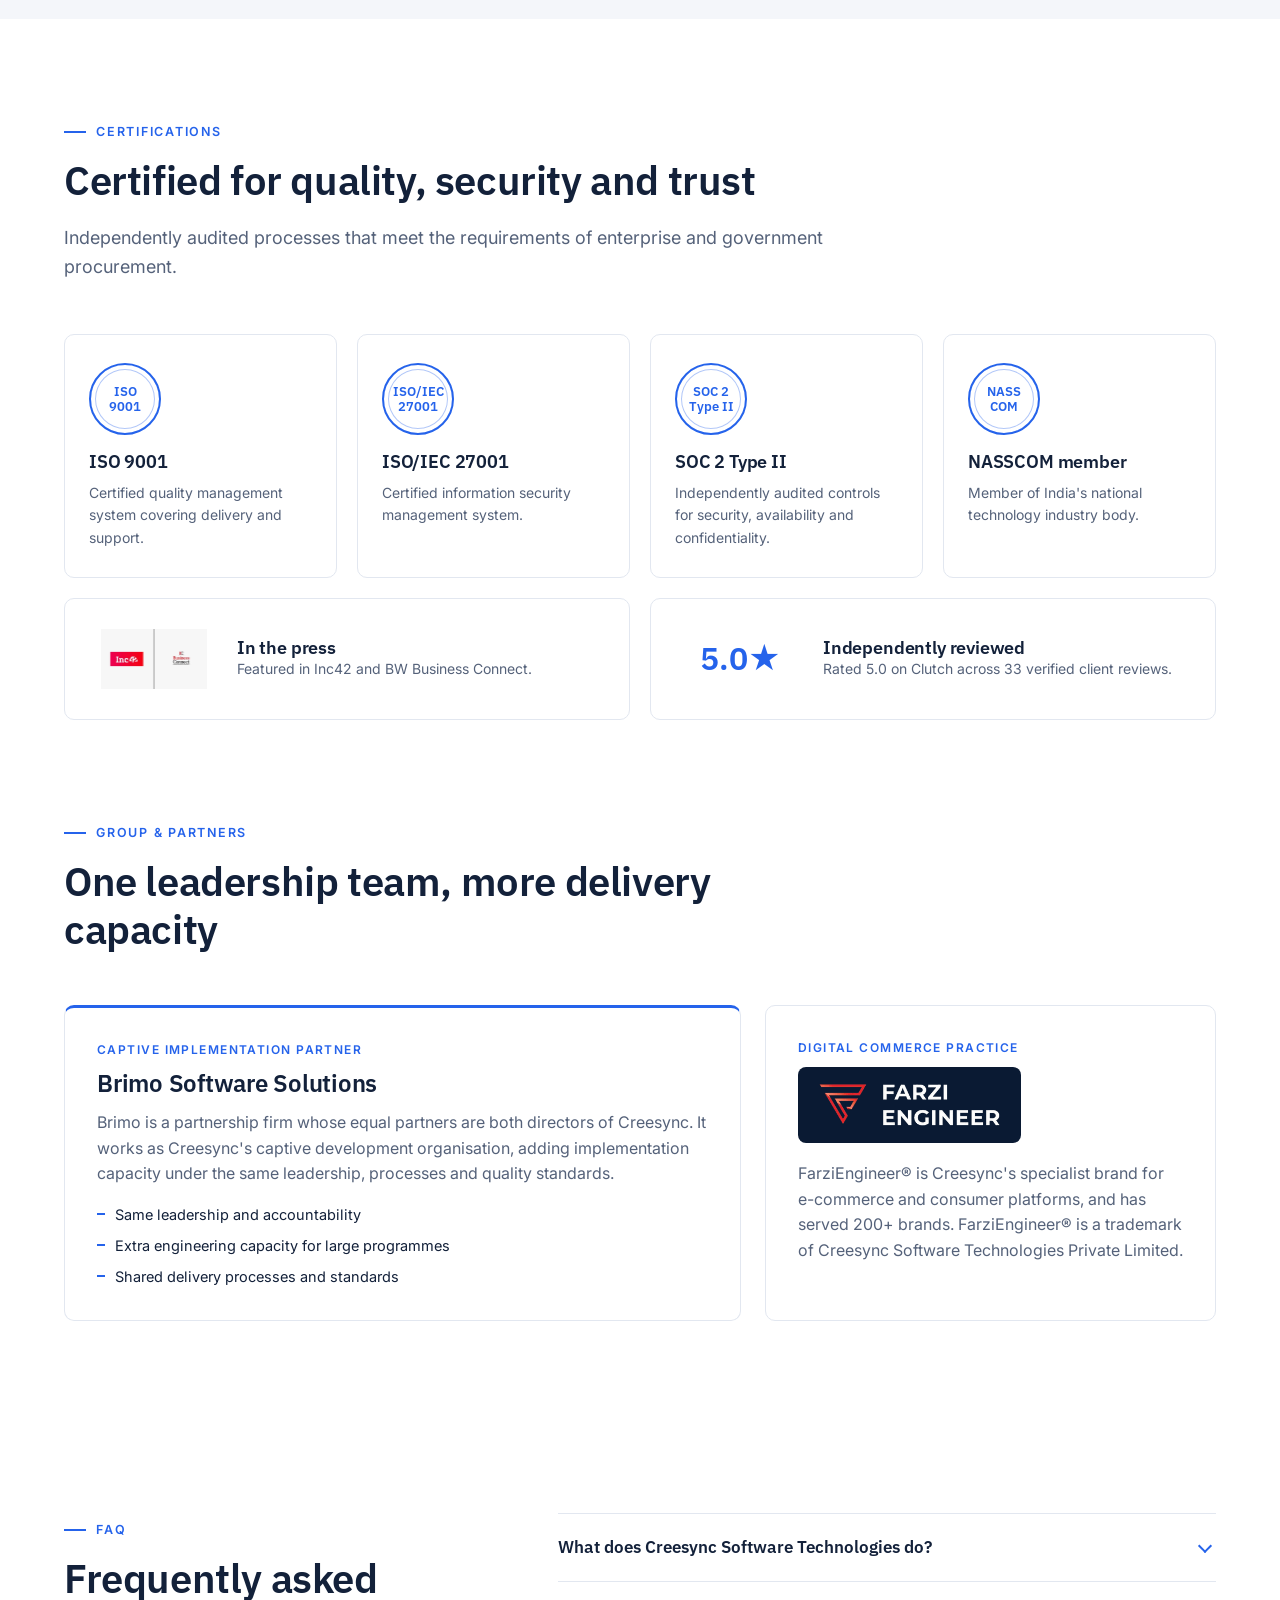
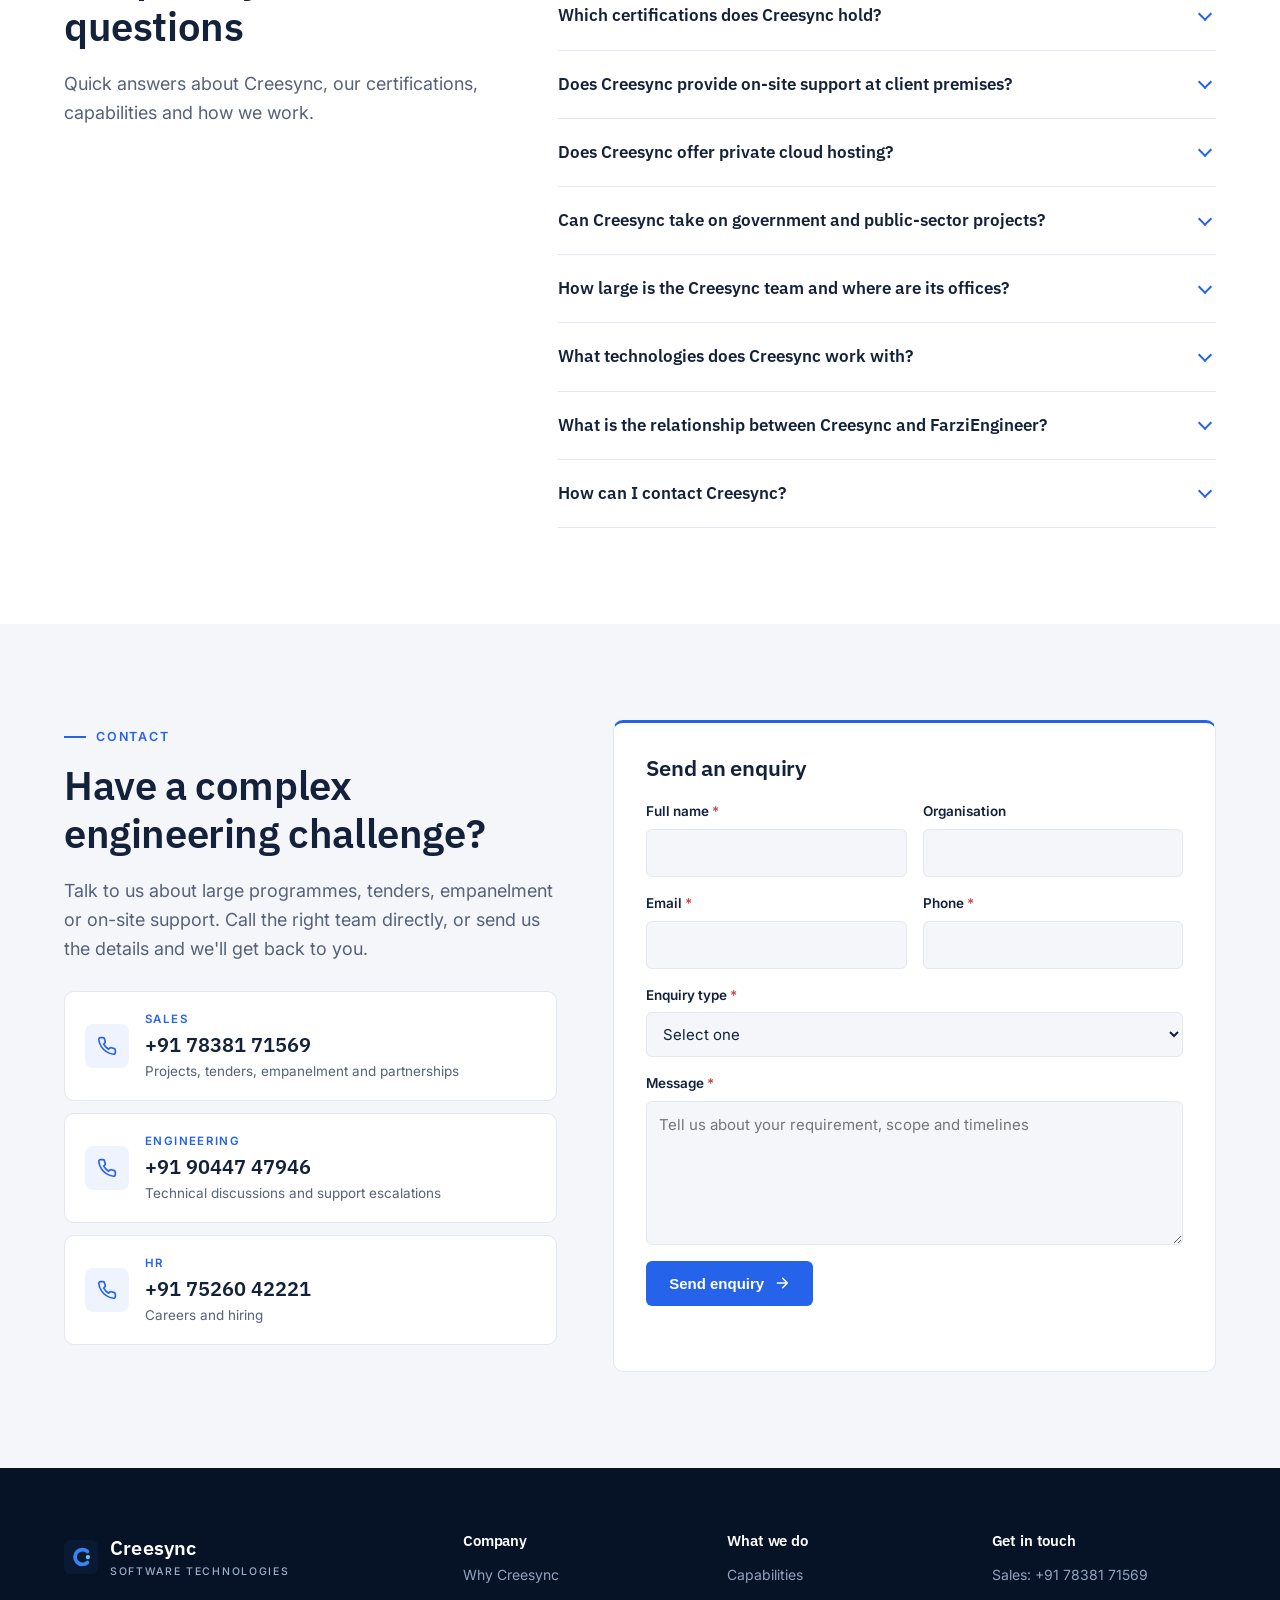
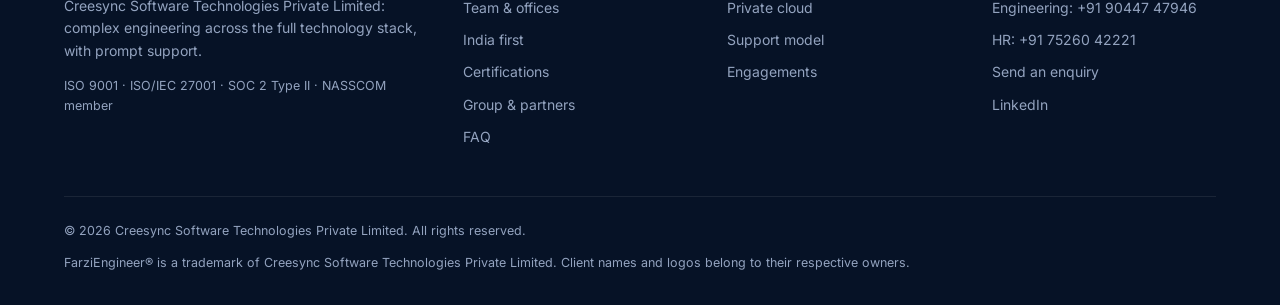
==== commit 08e8c822: "On-page SEO and AI-search optimisation Meta, Open Graph and Twitter tags, share image, icons, JSON-L" ====
--- a/index.html
+++ b/index.html
@@ -1,33 +1,379 @@
 <!DOCTYPE html>
-<html lang="en">
+<html lang="en-IN">
 <head>
   <meta charset="utf-8">
   <meta name="viewport" content="width=device-width, initial-scale=1">
-  <title>Creesync Software Technologies | Complex Engineering, End to End</title>
-  <meta name="description" content="Creesync Software Technologies Private Limited is an Indian technology company that takes on complex engineering challenges across tech stacks, organisations, hardware and software. ISO 9001, ISO/IEC 27001 and SOC 2 Type II, with private cloud and on-site support teams.">
-  <meta property="og:title" content="Creesync Software Technologies">
-  <meta property="og:description" content="Complex engineering across the full technology stack, with prompt on-site support. ISO 9001 · ISO/IEC 27001 · SOC 2 Type II.">
+  <title>Creesync | Enterprise Software &amp; Private Cloud, India</title>
+  <meta name="description" content="ISO 9001, ISO 27001 &amp; SOC 2 Type II certified Indian IT company building enterprise software, private cloud, data &amp; AI platforms, with on-site support.">
+  <meta name="robots" content="index, follow, max-image-preview:large, max-snippet:-1, max-video-preview:-1">
+  <meta name="author" content="Creesync Software Technologies Private Limited">
+  <meta name="theme-color" content="#0a1a33">
+  <link rel="canonical" href="https://creesync.com/">
+
+  <!-- Open Graph / social -->
   <meta property="og:type" content="website">
+  <meta property="og:site_name" content="Creesync Software Technologies">
+  <meta property="og:locale" content="en_IN">
   <meta property="og:url" content="https://creesync.com/">
-  <link rel="canonical" href="https://creesync.com/">
-  <link rel="icon" href="assets/img/favicon.svg" type="image/svg+xml">
+  <meta property="og:title" content="Creesync | Complex engineering across the complete technology stack">
+  <meta property="og:description" content="Indian IT company for enterprises and government: enterprise software, private cloud, data &amp; AI, hardware integration and on-site support. ISO 9001 · ISO/IEC 27001 · SOC 2 Type II.">
+  <meta property="og:image" content="https://creesync.com/assets/img/og-image.png">
+  <meta property="og:image:width" content="1200">
+  <meta property="og:image:height" content="630">
+  <meta property="og:image:alt" content="Creesync Software Technologies: complex engineering across the complete technology stack">
+  <meta name="twitter:card" content="summary_large_image">
+  <meta name="twitter:title" content="Creesync | Complex engineering across the complete technology stack">
+  <meta name="twitter:description" content="Enterprise software, private cloud, data &amp; AI and on-site support. ISO 9001 · ISO/IEC 27001 · SOC 2 Type II.">
+  <meta name="twitter:image" content="https://creesync.com/assets/img/og-image.png">
+
+  <!-- Icons -->
+  <link rel="icon" href="/favicon.ico" sizes="any">
+  <link rel="icon" href="/assets/img/favicon.svg" type="image/svg+xml">
+  <link rel="apple-touch-icon" href="/apple-touch-icon.png">
+
   <link rel="preconnect" href="https://fonts.googleapis.com">
   <link rel="preconnect" href="https://fonts.gstatic.com" crossorigin>
   <link href="https://fonts.googleapis.com/css2?family=IBM+Plex+Sans:wght@500;600&family=Inter:wght@400;500;600&display=swap" rel="stylesheet">
-  <link rel="stylesheet" href="assets/css/style.css?v=6">
+  <link rel="stylesheet" href="assets/css/style.css?v=7">
+
   <script type="application/ld+json">
-  {
-    "@context": "https://schema.org",
-    "@type": "Organization",
-    "name": "Creesync Software Technologies Private Limited",
-    "alternateName": "Creesync",
-    "url": "https://creesync.com/",
-    "telephone": "+91-7838171569",
-    "foundingDate": "2019",
-    "numberOfEmployees": { "@type": "QuantitativeValue", "minValue": 50 },
-    "brand": { "@type": "Brand", "name": "FarziEngineer" },
-    "sameAs": ["https://www.linkedin.com/company/farziengineer"]
-  }
+{
+  "@context": "https://schema.org",
+  "@graph": [
+    {
+      "@type": "Organization",
+      "@id": "https://creesync.com/#organization",
+      "name": "Creesync Software Technologies Private Limited",
+      "legalName": "Creesync Software Technologies Private Limited",
+      "alternateName": [
+        "Creesync",
+        "CreeSync",
+        "Creesync Software Technologies",
+        "Creesync Software Technologies Pvt Ltd"
+      ],
+      "url": "https://creesync.com/",
+      "logo": {
+        "@type": "ImageObject",
+        "url": "https://creesync.com/assets/img/logo.png",
+        "width": 512,
+        "height": 512
+      },
+      "image": "https://creesync.com/assets/img/og-image.png",
+      "description": "Indian technology company that takes on complex engineering challenges across tech stacks, organisations, hardware and software, with private cloud and on-site support. ISO 9001, ISO/IEC 27001 and SOC 2 Type II.",
+      "slogan": "Complex engineering across the complete technology stack, with prompt support.",
+      "foundingDate": "2019",
+      "foundingLocation": {
+        "@type": "Place",
+        "address": {
+          "@type": "PostalAddress",
+          "addressCountry": "IN"
+        }
+      },
+      "address": {
+        "@type": "PostalAddress",
+        "addressCountry": "IN"
+      },
+      "areaServed": [
+        {
+          "@type": "Country",
+          "name": "India"
+        },
+        "Worldwide"
+      ],
+      "numberOfEmployees": {
+        "@type": "QuantitativeValue",
+        "minValue": 50
+      },
+      "knowsAbout": [
+        "Enterprise software development",
+        "Private, public and hybrid cloud",
+        "Data engineering and analytics",
+        "AI and machine learning",
+        "Web and mobile platforms",
+        "System integration and APIs",
+        "Hardware and edge integration",
+        "Legacy modernisation and migration",
+        "Security and compliance",
+        "On-site support and managed services",
+        "Government and public sector IT",
+        "Kubernetes",
+        "Data residency in India",
+        "Digital commerce"
+      ],
+      "hasCertification": [
+        {
+          "@type": "Certification",
+          "name": "ISO 9001",
+          "about": "Quality management system"
+        },
+        {
+          "@type": "Certification",
+          "name": "ISO/IEC 27001",
+          "about": "Information security management system"
+        },
+        {
+          "@type": "Certification",
+          "name": "SOC 2 Type II",
+          "about": "Security, availability and confidentiality controls"
+        }
+      ],
+      "memberOf": {
+        "@type": "Organization",
+        "name": "NASSCOM",
+        "url": "https://nasscom.in/"
+      },
+      "brand": {
+        "@type": "Brand",
+        "name": "FarziEngineer",
+        "url": "https://farziengineer.com/"
+      },
+      "contactPoint": [
+        {
+          "@type": "ContactPoint",
+          "contactType": "sales",
+          "telephone": "+91-7838171569",
+          "areaServed": "IN",
+          "availableLanguage": [
+            "English",
+            "Hindi"
+          ]
+        },
+        {
+          "@type": "ContactPoint",
+          "contactType": "technical support",
+          "telephone": "+91-9044747946",
+          "areaServed": "IN",
+          "availableLanguage": [
+            "English",
+            "Hindi"
+          ]
+        },
+        {
+          "@type": "ContactPoint",
+          "contactType": "human resources",
+          "telephone": "+91-7526042221",
+          "areaServed": "IN",
+          "availableLanguage": [
+            "English",
+            "Hindi"
+          ]
+        }
+      ],
+      "sameAs": [
+        "https://www.linkedin.com/company/farziengineer"
+      ],
+      "hasOfferCatalog": {
+        "@type": "OfferCatalog",
+        "name": "Technology services",
+        "itemListElement": [
+          {
+            "@type": "Offer",
+            "itemOffered": {
+              "@type": "Service",
+              "name": "Enterprise software development",
+              "provider": {
+                "@id": "https://creesync.com/#organization"
+              }
+            }
+          },
+          {
+            "@type": "Offer",
+            "itemOffered": {
+              "@type": "Service",
+              "name": "Private, public and hybrid cloud",
+              "provider": {
+                "@id": "https://creesync.com/#organization"
+              }
+            }
+          },
+          {
+            "@type": "Offer",
+            "itemOffered": {
+              "@type": "Service",
+              "name": "Data engineering and analytics",
+              "provider": {
+                "@id": "https://creesync.com/#organization"
+              }
+            }
+          },
+          {
+            "@type": "Offer",
+            "itemOffered": {
+              "@type": "Service",
+              "name": "AI and machine learning",
+              "provider": {
+                "@id": "https://creesync.com/#organization"
+              }
+            }
+          },
+          {
+            "@type": "Offer",
+            "itemOffered": {
+              "@type": "Service",
+              "name": "Web and mobile platforms",
+              "provider": {
+                "@id": "https://creesync.com/#organization"
+              }
+            }
+          },
+          {
+            "@type": "Offer",
+            "itemOffered": {
+              "@type": "Service",
+              "name": "System integration and APIs",
+              "provider": {
+                "@id": "https://creesync.com/#organization"
+              }
+            }
+          },
+          {
+            "@type": "Offer",
+            "itemOffered": {
+              "@type": "Service",
+              "name": "Hardware and edge integration",
+              "provider": {
+                "@id": "https://creesync.com/#organization"
+              }
+            }
+          },
+          {
+            "@type": "Offer",
+            "itemOffered": {
+              "@type": "Service",
+              "name": "Legacy modernisation and migration",
+              "provider": {
+                "@id": "https://creesync.com/#organization"
+              }
+            }
+          },
+          {
+            "@type": "Offer",
+            "itemOffered": {
+              "@type": "Service",
+              "name": "Security and compliance",
+              "provider": {
+                "@id": "https://creesync.com/#organization"
+              }
+            }
+          },
+          {
+            "@type": "Offer",
+            "itemOffered": {
+              "@type": "Service",
+              "name": "On-site support and managed services",
+              "provider": {
+                "@id": "https://creesync.com/#organization"
+              }
+            }
+          }
+        ]
+      }
+    },
+    {
+      "@type": "WebSite",
+      "@id": "https://creesync.com/#website",
+      "url": "https://creesync.com/",
+      "name": "Creesync Software Technologies",
+      "publisher": {
+        "@id": "https://creesync.com/#organization"
+      },
+      "inLanguage": "en-IN"
+    },
+    {
+      "@type": "WebPage",
+      "@id": "https://creesync.com/#webpage",
+      "url": "https://creesync.com/",
+      "name": "Creesync | Enterprise Software & Private Cloud, India",
+      "isPartOf": {
+        "@id": "https://creesync.com/#website"
+      },
+      "about": {
+        "@id": "https://creesync.com/#organization"
+      },
+      "primaryImageOfPage": "https://creesync.com/assets/img/og-image.png",
+      "inLanguage": "en-IN",
+      "dateModified": "2026-10-14"
+    },
+    {
+      "@type": "FAQPage",
+      "@id": "https://creesync.com/#faq",
+      "mainEntity": [
+        {
+          "@type": "Question",
+          "name": "What does Creesync Software Technologies do?",
+          "acceptedAnswer": {
+            "@type": "Answer",
+            "text": "Creesync Software Technologies Private Limited is an Indian technology company that designs, builds and supports large software platforms for enterprises, institutions and the public sector. It covers the complete technology stack: hardware and edge integration, private and public cloud, system integration and APIs, data and AI, web and mobile applications, and on-site support and operations."
+          }
+        },
+        {
+          "@type": "Question",
+          "name": "Which certifications does Creesync hold?",
+          "acceptedAnswer": {
+            "@type": "Answer",
+            "text": "Creesync is certified to ISO 9001 (quality management) and ISO/IEC 27001 (information security), holds a SOC 2 Type II report, and is a member of NASSCOM."
+          }
+        },
+        {
+          "@type": "Question",
+          "name": "Does Creesync provide on-site support at client premises?",
+          "acceptedAnswer": {
+            "@type": "Answer",
+            "text": "Yes. Creesync places dedicated engineering teams at client premises for faster support and to meet data-access, security and compliance requirements, backed by a support desk, escalation matrix, monitoring and SLA-based maintenance."
+          }
+        },
+        {
+          "@type": "Question",
+          "name": "Does Creesync offer private cloud hosting?",
+          "acceptedAnswer": {
+            "@type": "Answer",
+            "text": "Yes. Creesync hosts client applications on its own cloud infrastructure with data kept in India, and also designs, builds and operates private and on-premise clouds inside client data centres, with hybrid connectivity to AWS, Azure or Google Cloud where needed."
+          }
+        },
+        {
+          "@type": "Question",
+          "name": "Can Creesync take on government and public-sector projects?",
+          "acceptedAnswer": {
+            "@type": "Answer",
+            "text": "Creesync builds the kinds of systems public-sector organisations need, including citizen-service portals and mobile apps, scheme and beneficiary management, grievance systems, MIS dashboards and secure hosting. It is an Indian company with ISO 9001, ISO/IEC 27001 and SOC 2 Type II certification, and participates in tenders and vendor empanelment."
+          }
+        },
+        {
+          "@type": "Question",
+          "name": "How large is the Creesync team and where are its offices?",
+          "acceptedAnswer": {
+            "@type": "Answer",
+            "text": "Creesync has 50+ in-house engineers and specialists, including solution architects, full-stack, mobile, cloud and DevOps, data and AI, QA and security engineers, designers and programme managers. It has two offices in India and one international office, and its captive implementation partner Brimo Software Solutions adds further capacity under the same leadership."
+          }
+        },
+        {
+          "@type": "Question",
+          "name": "What technologies does Creesync work with?",
+          "acceptedAnswer": {
+            "@type": "Answer",
+            "text": "Creesync works with Python, Django, Java, Spring, .NET Core, Node.js, Go, React, Next.js, Angular, Flutter, React Native, iOS and Android, PostgreSQL, Oracle, MongoDB, Kafka, Airflow, Spark, TensorFlow and OpenAI, on private cloud, on-premise infrastructure, AWS, Azure and Google Cloud with Kubernetes."
+          }
+        },
+        {
+          "@type": "Question",
+          "name": "What is the relationship between Creesync and FarziEngineer?",
+          "acceptedAnswer": {
+            "@type": "Answer",
+            "text": "FarziEngineer is a registered trademark of Creesync Software Technologies Private Limited and is Creesync's digital commerce practice, which has served 200+ brands including Mamaearth, boAt and Plix."
+          }
+        },
+        {
+          "@type": "Question",
+          "name": "How can I contact Creesync?",
+          "acceptedAnswer": {
+            "@type": "Answer",
+            "text": "Call Sales on +91 78381 71569, Engineering on +91 90447 47946 or HR on +91 75260 42221, or send an enquiry through the form at creesync.com/#contact."
+          }
+        }
+      ]
+    }
+  ]
+}
   </script>
 </head>
 <body>
@@ -41,7 +387,7 @@
     <button class="nav-toggle" aria-label="Toggle menu" aria-expanded="false">
       <svg viewBox="0 0 24 24" fill="none" stroke="currentColor" stroke-width="2" stroke-linecap="round"><path d="M4 7h16M4 12h16M4 17h16"/></svg>
     </button>
-    <nav class="nav-links">
+    <nav class="nav-links" aria-label="Main">
       <a href="#why">Why Creesync</a>
       <a href="#capabilities">Capabilities</a>
       <a href="#support">Support</a>
@@ -63,7 +409,7 @@
         <div>
           <span class="hero-kicker">Complex engineering · Prompt support</span>
           <h1>We own the <span class="grad">complete technology stack</span>, from hardware to software</h1>
-          <p class="lead">Creesync Software Technologies takes on large engineering challenges that span tech stacks, organisations, hardware and software. We are one accountable partner from architecture to on-site support, for enterprises, institutions and government.</p>
+          <p class="lead">Creesync Software Technologies is an Indian IT services and engineering company that takes on large engineering challenges that span tech stacks, organisations, hardware and software. We are one accountable partner from architecture to on-site support, for enterprises, institutions and government.</p>
           <div class="hero-cta">
             <a class="btn btn-primary" href="#contact">
               Discuss a project
@@ -422,7 +768,7 @@
       </div>
 
       <article class="case reveal">
-        <div class="case-media"><img src="assets/img/work/mamaearth-web.webp" alt="Platform built for Mamaearth" loading="lazy"></div>
+        <div class="case-media"><img src="assets/img/work/mamaearth-web.webp" alt="Mamaearth headless commerce platform re-architected by Creesync" width="882" height="533" loading="lazy" decoding="async"></div>
         <div>
           <span class="tag">Platform re-architecture · Consumer goods</span>
           <h3>Rebuilding a national-scale platform in three months</h3>
@@ -438,7 +784,7 @@
       </article>
 
       <article class="case flip reveal">
-        <div class="case-media"><img src="assets/img/work/cambay-web.webp" alt="Cambay Tiger platform" loading="lazy"></div>
+        <div class="case-media"><img src="assets/img/work/cambay-web.webp" alt="Cambay Tiger location-aware commerce and operations platform built by Creesync" width="1176" height="665" loading="lazy" decoding="async"></div>
         <div>
           <span class="tag">Operations platform · Logistics</span>
           <h3>Location-aware commerce and operations platform</h3>
@@ -453,7 +799,7 @@
       </article>
 
       <article class="case reveal">
-        <div class="case-media"><img src="assets/img/work/plix-screens.webp" alt="Multi-site platform for Plix" loading="lazy"></div>
+        <div class="case-media"><img src="assets/img/work/plix-screens.webp" alt="Plix multi-site platform with a shared headless backend built by Creesync" width="540" height="675" loading="lazy" decoding="async"></div>
         <div>
           <span class="tag">Multi-site architecture · Health &amp; nutrition</span>
           <h3>Three websites, mobile apps and one shared backend</h3>
@@ -528,9 +874,58 @@
         </div>
         <div class="group-card reveal">
           <span class="label">Digital commerce practice</span>
-          <img src="assets/img/logos/farziengineer.webp" alt="FarziEngineer" class="fe-dark">
+          <img src="assets/img/logos/farziengineer.webp" alt="FarziEngineer, digital commerce practice of Creesync" class="fe-dark">
           <p>FarziEngineer® is Creesync's specialist brand for e-commerce and consumer platforms, and has served 200+ brands. FarziEngineer® is a trademark of Creesync Software Technologies Private Limited.</p>
         </div>
+      </div>
+    </div>
+  </section>
+
+  <!-- FAQ -->
+  <section class="section" id="faq">
+    <div class="container faq-wrap">
+      <div class="section-head reveal" style="margin-bottom:0">
+        <span class="eyebrow">FAQ</span>
+        <h2>Frequently asked questions</h2>
+        <p class="lead">Quick answers about Creesync, our certifications, capabilities and how we work.</p>
+      </div>
+      <div class="faq reveal">
+        <details class="faq-item">
+          <summary>What does Creesync Software Technologies do?</summary>
+          <p>Creesync Software Technologies Private Limited is an Indian technology company that designs, builds and supports large software platforms for enterprises, institutions and the public sector. It covers the complete technology stack: hardware and edge integration, private and public cloud, system integration and APIs, data and AI, web and mobile applications, and on-site support and operations.</p>
+        </details>
+        <details class="faq-item">
+          <summary>Which certifications does Creesync hold?</summary>
+          <p>Creesync is certified to ISO 9001 (quality management) and ISO/IEC 27001 (information security), holds a SOC 2 Type II report, and is a member of NASSCOM.</p>
+        </details>
+        <details class="faq-item">
+          <summary>Does Creesync provide on-site support at client premises?</summary>
+          <p>Yes. Creesync places dedicated engineering teams at client premises for faster support and to meet data-access, security and compliance requirements, backed by a support desk, escalation matrix, monitoring and SLA-based maintenance.</p>
+        </details>
+        <details class="faq-item">
+          <summary>Does Creesync offer private cloud hosting?</summary>
+          <p>Yes. Creesync hosts client applications on its own cloud infrastructure with data kept in India, and also designs, builds and operates private and on-premise clouds inside client data centres, with hybrid connectivity to AWS, Azure or Google Cloud where needed.</p>
+        </details>
+        <details class="faq-item">
+          <summary>Can Creesync take on government and public-sector projects?</summary>
+          <p>Creesync builds the kinds of systems public-sector organisations need, including citizen-service portals and mobile apps, scheme and beneficiary management, grievance systems, MIS dashboards and secure hosting. It is an Indian company with ISO 9001, ISO/IEC 27001 and SOC 2 Type II certification, and participates in tenders and vendor empanelment.</p>
+        </details>
+        <details class="faq-item">
+          <summary>How large is the Creesync team and where are its offices?</summary>
+          <p>Creesync has 50+ in-house engineers and specialists, including solution architects, full-stack, mobile, cloud and DevOps, data and AI, QA and security engineers, designers and programme managers. It has two offices in India and one international office, and its captive implementation partner Brimo Software Solutions adds further capacity under the same leadership.</p>
+        </details>
+        <details class="faq-item">
+          <summary>What technologies does Creesync work with?</summary>
+          <p>Creesync works with Python, Django, Java, Spring, .NET Core, Node.js, Go, React, Next.js, Angular, Flutter, React Native, iOS and Android, PostgreSQL, Oracle, MongoDB, Kafka, Airflow, Spark, TensorFlow and OpenAI, on private cloud, on-premise infrastructure, AWS, Azure and Google Cloud with Kubernetes.</p>
+        </details>
+        <details class="faq-item">
+          <summary>What is the relationship between Creesync and FarziEngineer?</summary>
+          <p>FarziEngineer is a registered trademark of Creesync Software Technologies Private Limited and is Creesync's digital commerce practice, which has served 200+ brands including Mamaearth, boAt and Plix.</p>
+        </details>
+        <details class="faq-item">
+          <summary>How can I contact Creesync?</summary>
+          <p>Call Sales on +91 78381 71569, Engineering on +91 90447 47946 or HR on +91 75260 42221, or send an enquiry through the form at creesync.com/#contact.</p>
+        </details>
       </div>
     </div>
   </section>
@@ -613,6 +1008,7 @@
           <li><a href="#india">India first</a></li>
           <li><a href="#credentials">Certifications</a></li>
           <li><a href="#group">Group &amp; partners</a></li>
+          <li><a href="#faq">FAQ</a></li>
         </ul>
       </div>
       <div>
@@ -642,6 +1038,6 @@
   </div>
 </footer>
 
-<script src="assets/js/main.js?v=5"></script>
+<script src="assets/js/main.js?v=7"></script>
 </body>
 </html>
--- a/assets/css/style.css
+++ b/assets/css/style.css
@@ -369,3 +369,15 @@
   .recog .cred { flex-direction: column; align-items: flex-start; }
   .recog .imgbox { width: auto; height: auto; justify-content: start; }
 }
+
+/* FAQ */
+.faq-wrap { display: grid; grid-template-columns: .8fr 1.2fr; gap: 56px; align-items: start; }
+.faq { border-top: 1px solid var(--line); }
+.faq-item { border-bottom: 1px solid var(--line); }
+.faq-item summary { list-style: none; cursor: pointer; padding: 20px 40px 20px 0; position: relative; font-family: var(--display); font-weight: 600; font-size: 17px; color: var(--text); }
+.faq-item summary::-webkit-details-marker { display: none; }
+.faq-item summary::after { content: ""; position: absolute; right: 6px; top: 50%; width: 10px; height: 10px; border-right: 2px solid var(--accent); border-bottom: 2px solid var(--accent); transform: translateY(-70%) rotate(45deg); transition: transform .2s; }
+.faq-item[open] summary::after { transform: translateY(-30%) rotate(-135deg); }
+.faq-item summary:hover { color: var(--accent); }
+.faq-item p { margin: 0 0 20px; color: var(--muted); font-size: 15.5px; max-width: 680px; }
+@media (max-width: 960px) { .faq-wrap { grid-template-columns: 1fr; gap: 28px; } }
